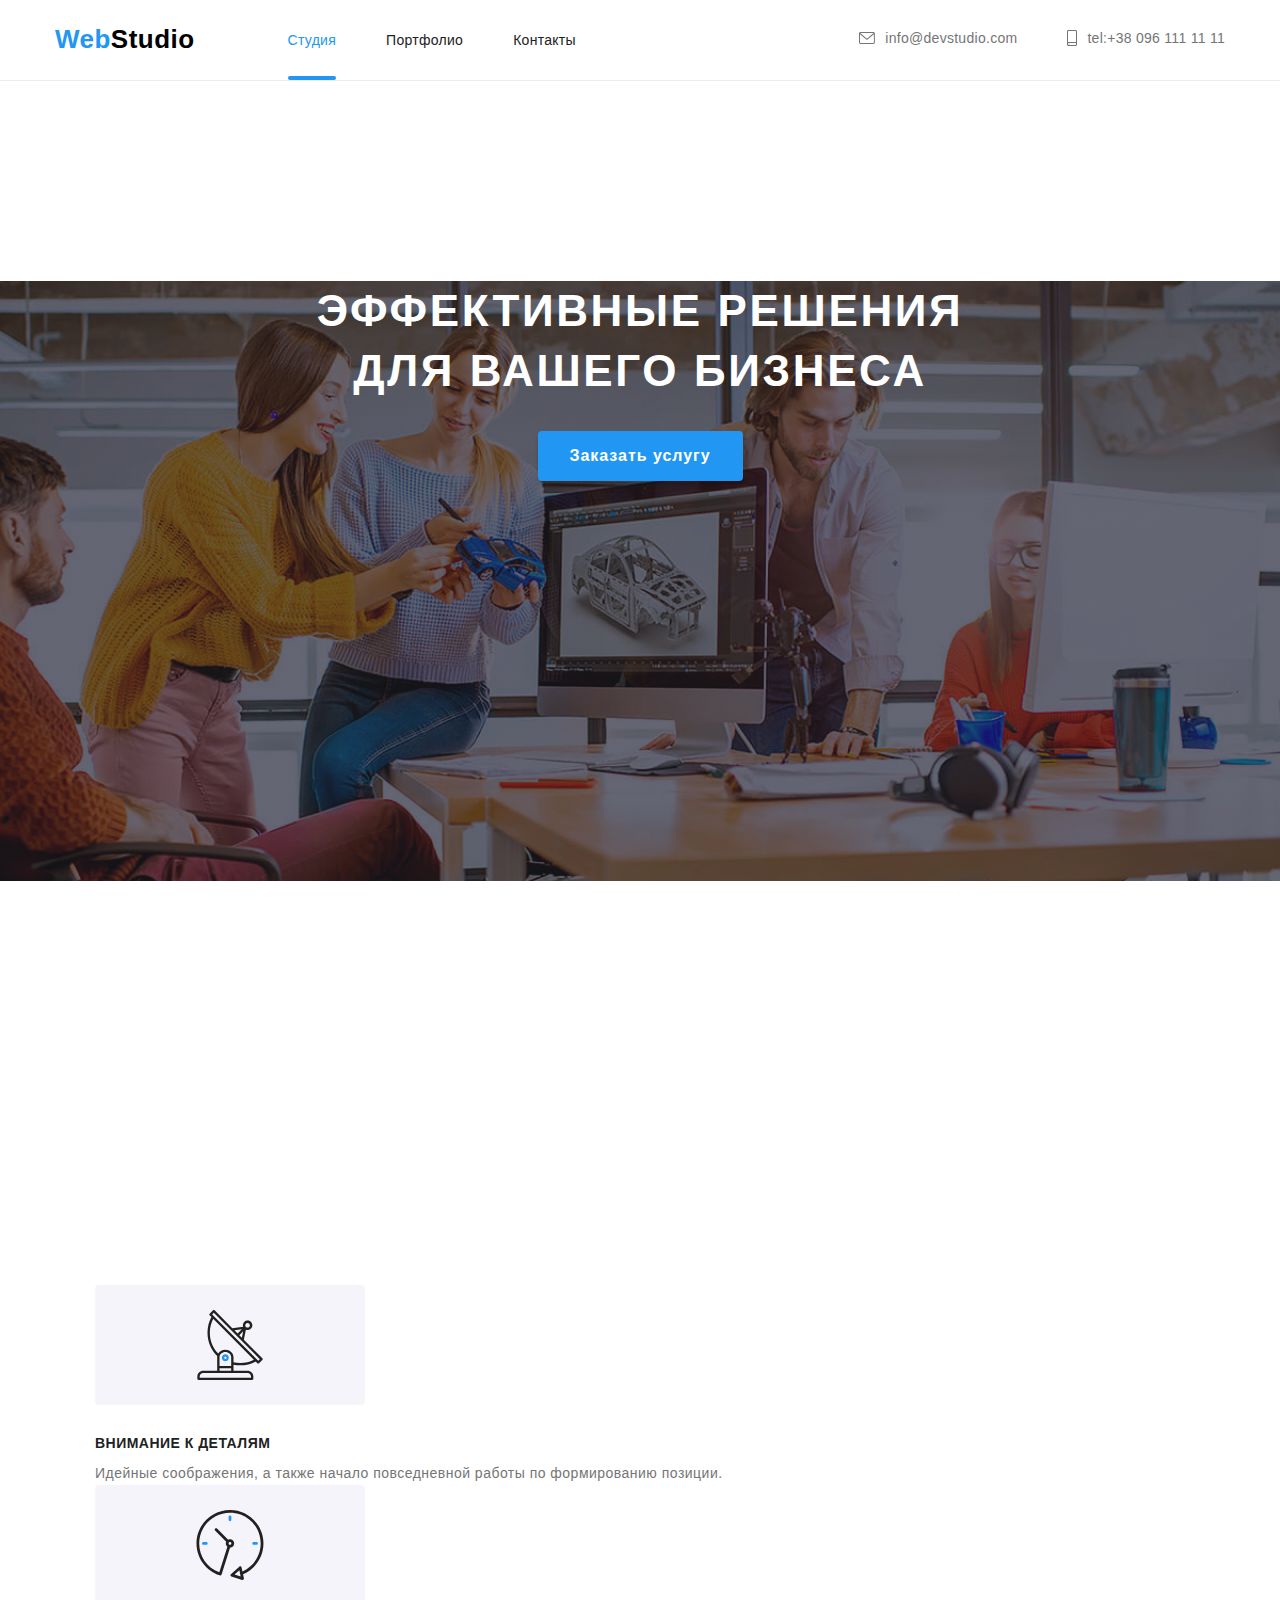
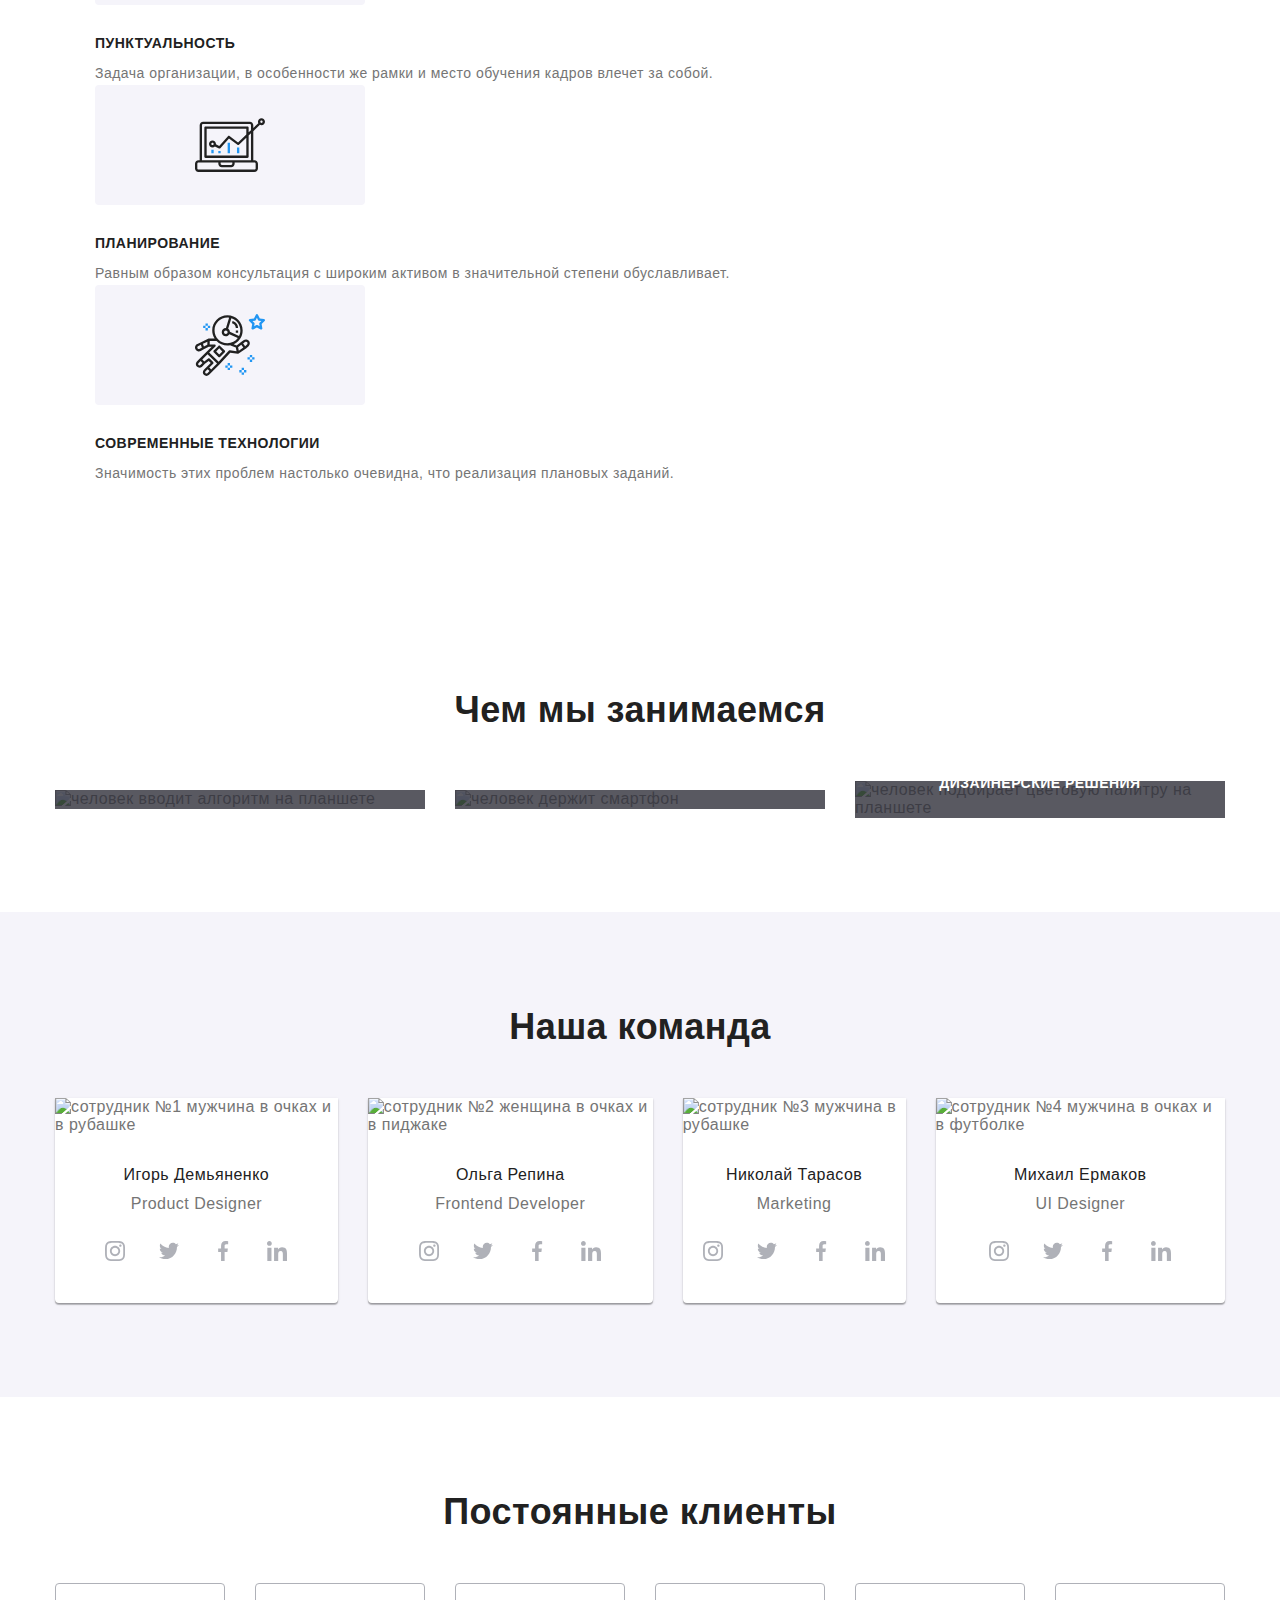
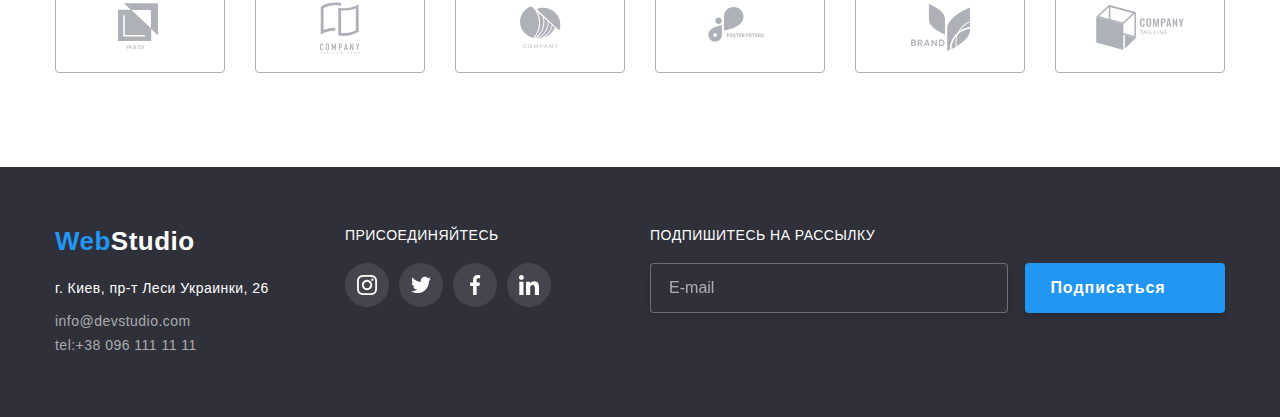
==== index.html @ e49bfb6e "правки оверлея" ====
<!DOCTYPE html>
<html lang="ru">
<head>
    
    <meta charset="UTF-8">
    <meta name="viewport" content="width=device-width, initial-scale=1.0">
    <title>Document</title>
    <link rel="stylesheet" href="./css/main.min.css" />
</head>
<body>
    <header>
        <!--Шапка сайта-->
        <div class="container main-nav">
        <nav class="nav">
        <a class="logo" href="index.html">Web<span class="logo__header">Studio</span></a>

        <button type="button" class="mobile-menu" aria-controls="mobile-site-menu" aria-expanded="false" data-menu-button>
            <svg width="40" height="40" aria-label="Переключатель мобильного меню">
                <use class="menu__mob" href="images/symbol-defs.svg#icon-menu_40px"></use>
                <use class="close__mob" href="images/symbol-defs.svg#icon-close_40px"></use>
            </svg>
        </button>
        <div class="mobile-site-menu" data-menu>
            <ul class="mobile-site-menu__list">
            <li class="mobile-site-menu__item"> <a class="mobile-site-menu__link current" href="index.html">Студия</a> </li>
            <li class="mobile-site-menu__item"> <a class="mobile-site-menu__link" href="portfolio.html">Портфолио</a> </li>
            <li class="mobile-site-menu__item"> <a class="mobile-site-menu__link" href="">Контакты</a> </li>
            </ul>
            <ul class="mobile-contacts">
                <li class="mobile-contacts__item">
                    <a class="mobile-contacts__tel" href="tel:+380961111111">
                        +38 096 111 11 11</a>
                </li>
                <li class="mobile-contacts__item">
                    <a class="mobile-contacts__mail" href="mailto:info@devstudio.com">
                        info@devstudio.com </a>
                </li>
            </ul>
            <ul class="mobile-social">
                <li class="mobile-social__item"><a class="mobile-social__link">Instagram</a></li>
                <li class="mobile-social__item"><a class="mobile-social__link">Twitter</a></li>
                <li class="mobile-social__item"><a class="mobile-social__link">Facebook</a></li>
                <li class="mobile-social__item"><a class="mobile-social__link">LinkedIn</a></li>
            </ul>
        </div>

            <ul class="nav__list">
                <li class="nav__item"> <a class="nav__link current" href="index.html">Студия</a> </li>
                <li class="nav__item"> <a class="nav__link" href="portfolio.html">Портфолио</a>  </li>
                <li class="nav__item"> <a class="nav__link" href="">Контакты</a> </li>
            </ul>
        </nav>
        
        <ul class="contacts__list">
            <li class="contacts__item"> 
                <a class="contacts__link" href="mailto:info@devstudio.com">
                  <svg class="contacts__icon" width="16" height="12">
                      <use href="images/symbol-defs.svg#icon-envelope"></use>
                  </svg>  
                    info@devstudio.com </a> 
            </li>

            <li class="contacts__item"> 
                <a class="contacts__link" href="tel:+380961111111"> 
                <svg class="contacts__icon" width="10" height="16">
                    <use href="images/symbol-defs.svg#icon-smartphone"></use>
                </svg>
                    tel:+38 096 111 11 11</a>
            </li>
        </ul>
        </div>
    </header>
<main>
    <!--блок герой-->
    <section class="hero__section">
    <div class="overlay">
      <div class="container">
         <h1 class="hero__title"> Эффективные решения<br>для вашего бизнеса </h1>
        <button class="btn" type="button" data-modal-open> Заказать услугу </button>

        <!--Модальное окно-->

        <div class="backdrop is-hidden" data-modal>
            
            <div class="backdrop__modal">
                <button class="btn-close" type="button" data-modal-close>
                   <svg class="close-icon" width="30" height="30">
                       <use href="images/symbol-defs.svg#icon-close"></use>
                 </svg>
                </button>
            <form class="form__modal">
                <p class="form__title">Оставьте свои данные, мы вам перезвоним</p>

                <div class="form__field">
                    <label for="user_name" class="form__label">
                        <span class="text-label">Имя</span>
                    <div class="form-__svg">
                        <input type="text" name="username" id="user_name" class="form__input" />
                        <svg class="form__icon" width="18" height="18">
                             <use href="images/symbol-defs.svg#icon-person-black"></use>
                        </svg>
                    </div>
                    </label>
                </div>

                <div class="form__field">
                    <label for="user_phone" class="form__label">
                    <span class="text-label">Телефон</span>
                    <div class="form__svg">
                    <input type="tel" name="phone_number" id="user_phone" class="form__input" />
                        <svg class="form__icon" width="18" height="18">
                             <use href="images/symbol-defs.svg#icon-phone-black"></use>
                        </svg>
                    </div>
                    </label>
                </div>

                <div class="form__field">
                    <label for="user_email" class="form__label">
                        <span class="text-label">Почта</span>
                    <div class="form__svg">
                    <input type="email" name="email" id="user_email" class="form__input" />
                        <svg class="form__icon" width="18" height="18">
                            <use href="images/symbol-defs.svg#icon-email-black"></use>
                        </svg>
                    </div>
                    </label>

                </div>

                <div class="form__field" >
                    <label class="form__label">
                        <span class="text-label">Комментарий</span>
                    <textarea class="form__area" name="comment" placeholder="Введите текст"></textarea>
                    </label>
                </div>

                <div class="checkbox-form">
                    
                    <label class="check-label"> 
                    <input class="old-checkbox visually-hidden" type="checkbox" />
                    <div class="check-icon"></div>
                    Соглашаюсь с рассылкой и принимаю
                    <a class="link-agree" href="">Условия договора</a>
                    </label>
                </div>

                    <button class="btn-send" type="button">Отправить</button>
                    
            </form>
                
            </div>
            
        </div>


    </div>
    </div>
    </section>
    <section class="our-pluses__section">
        <!--Наши преимущества-->
        <div class="container">
        <h2 class="our-pluses__title visually-hidden">Наши преимущества</h2>
        <!--Нет на макете, будет потом скрыт-->
        <ul class="our-pluses__list">
            <li class="our-pluses__item">
               <div class="ground-of-icons">
                <svg class="icons-of-pluses">
                    <use href="images/symbol-defs.svg#icon-antenna-1"> </use>
                </svg>
            </div>
                <h3 class="our-pluses__title">Внимание к деталям</h3>
                <p class="our-pluses__description"> Идейные соображения, а также начало повседневной работы по формированию позиции. </p>
            </li>
            <li class="our-pluses__item">
                <div class="ground-of-icons">
                <svg class="icons-of-pluses">
                    <use href="images/symbol-defs.svg#icon-clock-1"> </use>
                </svg>
                </div>
                <h3 class="our-pluses__title">Пунктуальность</h3>
                <p class="our-pluses__description">Задача организации, в особенности же рамки и место обучения кадров влечет за собой.</p>
            </li>
            <li class="our-pluses__item">
                <div class="ground-of-icons">
                <svg class="icons-of-pluses">
                    <use href="images/symbol-defs.svg#icon-diagram-1"> </use>
                </svg>
                </div>
                <h3 class="our-pluses__title">Планирование</h3>
                <p class="our-pluses__description">Равным образом консультация с широким активом в значительной степени обуславливает.</p>
            </li>
            <li class="our-pluses__item">
                <div class="ground-of-icons">
                <svg class="icons-of-pluses">
                    <use href="images/symbol-defs.svg#icon-astronaut-1"> </use>
                </svg>
                </div>
                <h3 class="our-pluses__title">Современные технологии</h3>
                <p class="our-pluses__description">Значимость этих проблем настолько очевидна, что реализация плановых заданий.</p>
            </li>
        </ul>
        </div>
    </section>

    <!--Чем мы занимаемся-->
    <section class="we-do__block">
        <div class="container"> 
        <h2 class="we-do__title">Чем мы занимаемся</h2>
        <ul class="we-do__list">
            <li class="we-do__item">
                <div class="we-do__picture">
                <img src="images/box1-min.jpg" 
                alt="человек вводит алгоритм на планшете"
                width="370" />
                <p class="we-do__text">Десктопные приложения</p>
                </div>
            </li>
            <li class="we-do__item">
                <div class="we-do__picture">
                <img src="images/box2-min.jpg" 
                alt="человек держит смартфон"
                width="370" />
                <p class="we-do__text">Мобильные приложения</p>
                </div>
            </li>
            <li class="we-do__item">
                <div class="we-do__picture">
                <img src="images/box3-min.jpg" 
                alt="человек подбирает цветовую палитру на планшете"
                width="370" />
                <p class="we-do__text">Дизайнерские решения</p>
                </div>
            </li>
        </ul>
        </div>
    </section>

<!--Наша команда-->
    <section class="comands">
        <div class="container">
        <h2 class="comands__title">Наша команда</h2>
        <ul class="comands__list">
            <li class="comands__item">
                <div class="comands-card">
                <img 
                src="images/team_card1-min.jpg" 
                alt="сотрудник №1 мужчина в очках и в рубашке"
                width="270"/>
                <h3 class="comands-card__name">Игорь Демьяненко</h3>
                <p class="comands-card__profession">Product Designer</p>
                
              
                <ul class="team-link__list">
                    <li class="team-link__item">
                        <a class="team-link__link" href="">
                            <svg class="team-link__img">
                                <use href="images/symbol-defs.svg#icon-instagram-2"></use>
                            </svg>
                        </a>
                    </li>

                    <li class="team-link__item">
                        <a class="team-link__link" href="">
                            <svg class="team-link__img">
                                <use href="images/symbol-defs.svg#icon-twitter-1"></use>
                            </svg>
                        </a>

                    </li>

                    <li class="team-link__item">
                        <a class="team-link__link" href="">
                            <svg class="team-link__img">
                                <use href="images/symbol-defs.svg#icon-facebook-1"></use>
                            </svg>
                        </a>

                    </li>

                    <li class="team-link__item">
                        <a class="team-link__link" href="">
                            <svg class="team-link__img">
                                <use href="images/symbol-defs.svg#icon-linkedin-1"></use>
                            </svg>
                        </a>

                    </li>

                </ul>

              
                </div>
            </li>
            <li class="comands__item">
                <div class="comands-card">
                <img 
                src="images/team_card2-min.jpg" 
                alt="сотрудник №2 женщина в очках и в пиджаке" 
                width="270"/>
                <h3 class="comands-card__name">Ольга Репина</h3>
                <p class="comands-card__profession">Frontend Developer</p>

                <ul class="team-link__list">
                    <li class="team-link__item">
                        <a class="team-link__link" href="">
                            <svg class="team-link__img">
                                <use href="images/symbol-defs.svg#icon-instagram-2"></use>
                            </svg>
                        </a>
                    </li>
                
                    <li class="team-link__item">
                        <a class="team-link__link" href="">
                            <svg class="team-link__img">
                                <use href="images/symbol-defs.svg#icon-twitter-1"></use>
                            </svg>
                        </a>
                
                    </li>
                
                    <li class="team-link__item">
                        <a class="team-link__link" href="">
                            <svg class="team-link__img">
                                <use href="images/symbol-defs.svg#icon-facebook-1"></use>
                            </svg>
                        </a>
                
                    </li>
                
                    <li class="team-link__item">
                        <a class="team-link__link" href="">
                            <svg class="team-link__img">
                                <use href="images/symbol-defs.svg#icon-linkedin-1"></use>
                            </svg>
                        </a>
                
                    </li>
                
                </ul>

                </div>
            </li>
            <li class="comands__item">
                <div class="comands-card">
                <img 
                src="images/team_card3-min.jpg" 
                alt="сотрудник №3 мужчина в рубашке"
                width="270"/>           
                <h3 class="comands-card__name">Николай Тарасов</h3>
                <p class="comands-card__profession">Marketing</p>

                <ul class="team-link__list">
                    <li class="team-link__item">
                        <a class="team-link__link" href="">
                            <svg class="team-link__img">
                                <use href="images/symbol-defs.svg#icon-instagram-2"></use>
                            </svg>
                        </a>
                    </li>
                
                    <li class="team-link__item">
                        <a class="team-link__link" href="">
                            <svg class="team-link__img">
                                <use href="images/symbol-defs.svg#icon-twitter-1"></use>
                            </svg>
                        </a>
                
                    </li>
                
                    <li class="team-link__item">
                        <a class="team-link__link" href="">
                            <svg class="team-link__img">
                                <use href="images/symbol-defs.svg#icon-facebook-1"></use>
                            </svg>
                        </a>
                
                    </li>
                
                    <li class="team-link__item">
                        <a class="team-link__link" href="">
                            <svg class="team-link__img">
                                <use href="images/symbol-defs.svg#icon-linkedin-1"></use>
                            </svg>
                        </a>
                
                    </li>
                
                </ul>

                </div>
            </li>
            <li class="comands__item">
                <div class="comands-card">
                <img src="images/team_card4-min.jpg" 
                alt="сотрудник №4 мужчина в очках и в футболке"
                width="270"/>
                <h3 class="comands-card__name">Михаил Ермаков</h3>
                <p class="comands-card__profession">UI Designer</p>

                <ul class="team-link__list">
                    <li class="team-link__item">
                        <a class="team-link__link" href="">
                            <svg class="team-link__img">
                                <use href="images/symbol-defs.svg#icon-instagram-2"></use>
                            </svg>
                        </a>
                    </li>
                
                    <li class="team-link__item">
                        <a class="team-link__link" href="">
                            <svg class="team-link__img">
                                <use href="images/symbol-defs.svg#icon-twitter-1"></use>
                            </svg>
                        </a>
                
                    </li>
                
                    <li class="team-link__item">
                        <a class="team-link__link" href="">
                            <svg class="team-link__img">
                                <use href="images/symbol-defs.svg#icon-facebook-1"></use>
                            </svg>
                        </a>
                
                    </li>
                
                    <li class="team-link__item">
                        <a class="team-link__link" href="">
                            <svg class="team-link__img">
                                <use href="images/symbol-defs.svg#icon-linkedin-1"></use>
                            </svg>
                        </a>
                
                    </li>
                
                </ul>

                </div>
            </li>
        </ul>
        </div>
    </section>

<!--Постоянные клиенты-->

<section class="clients" >
    <div class="container">
    <h2 class="clients__title">Постоянные клиенты</h2> 
        <ul class="clients__list">
            <li class="clients__type">
                <a class="clients__link" href="">
                    <svg class="clients__icon" width="44.27" height="49.23">
                    <use href="images/symbol-defs.svg#icon-logo-1" ></use>
                    </svg>
                </a>
            </li>

            <li class="clients__type">
                <a class="clients__link" href="">
                    <svg class="clients__icon"  width="40" height="52">
                        <use href="images/symbol-defs.svg#icon-logo-2"></use>
                    </svg>
                </a>
            </li>

            <li class="clients__type">
                <a class="clients__link" href="">
                    <svg class="clients__icon" width="41" height="42.6">
                        <use href="images/symbol-defs.svg#icon-logo-3"></use>
                    </svg>
                </a>
            </li>

            <li class="clients__type">
                <a class="clients__link" href="">
                    <svg class="clients__icon" width="79.66" height="42.02">
                        <use href="images/symbol-defs.svg#icon-logo-4"></use>
                    </svg>
                </a>
            </li>

            <li class="clients__type">
                <a class="clients__link" href="">
                    <svg class="clients__icon" width="59" height="47">
                        <use href="images/symbol-defs.svg#icon-logo-5"></use>
                    </svg>
                </a>
            </li>

            <li class="clients__type">
                <a class="clients__link" href="">
                    <svg class="clients__icon" width="88.48" height="45.44">
                        <use href="images/symbol-defs.svg#icon-logo-6"></use>
                    </svg>
                </a>
            </li>
        </ul>
    </div>
</section>


</main>

<footer class="block-foot">
<div class="container">
    <div class="block-foot__general">
    <div class="block-foot__general1">
        <div class="footer-contacts">
        <a class="logo" href="index.html">Web<span class="logo__footer">Studio</span></a>
        <ul class="footer-contacts__list">
            <li>
            <address class="footer-contacts__address"> г. Киев, пр-т Леси Украинки, 26 </address>
            </li>
            <li> <a class="footer-contacts__item" href="mailto:info@devstudio.com"> info@devstudio.com </a> </li>
            <li> <a class="footer-contacts__item" href="tel:+380961111111"> tel:+38 096 111 11 11 </a> </li>
        </ul>
        </div>
    </div>
   
    <!--добавление блока соц. сети-->


    <div class="block-foot__general2">
    
        
        <h2 class="block-foot__title">Присоединяйтесь</h2>
        
        <ul class="block-foot__list">
            <li class="block-foot__item">
                <a class="block-foot__link" href="">
                <svg class="block-foot__img">
                    <use href="images/symbol-defs.svg#icon-instagram-2"></use>
                </svg>
                </a>
            </li>

            <li class="block-foot__item">
                <a class="block-foot__link" href="">
                <svg class="block-foot__img">
                    <use href="images/symbol-defs.svg#icon-twitter-1"></use>
                </svg>
                </a>
            </li>

            <li class="block-foot__item">
                <a class="block-foot__link"  href="">
                <svg class="block-foot__img">
                    <use href="images/symbol-defs.svg#icon-facebook-1"></use>
                </svg>
                </a>
            </li>

            <li class="block-foot__item">
                <a class="block-foot__link" href="">
                <svg class="block-foot__img">
                    <use href="images/symbol-defs.svg#icon-linkedin-1"></use>
                </svg>
                </a>
            </li>
        </ul>
    
    </div>
  
    <!--Добавление блока Подпишитесь на рассылку-->

    <div class="block-foot__general3">
        <h2 class="block-foot__title">Подпишитесь на рассылку</h2>
        <form>
            <label for="mail">
                <input class="block-foot__form" type="email" name="email" placeholder="E-mail"/>
            </label>
            <button class="foot-btn" type="button">Подписаться</button>
        </form>

    </div>


    </div>
</div>
</footer>
<script src="./js/modal.js"></script>
<script src="./js/menu.js"></script>
</body>
</html>
---- css/main.min.css ----
/*! modern-normalize v1.0.0 | MIT License | https://github.com/sindresorhus/modern-normalize */*,*::before,*::after{-webkit-box-sizing:border-box;box-sizing:border-box}:root{-moz-tab-size:4;-o-tab-size:4;tab-size:4}html{line-height:1.15;-webkit-text-size-adjust:100%}body{margin:0}body{font-family:system-ui,-apple-system,"Segoe UI",Roboto,Helvetica,Arial,sans-serif,"Apple Color Emoji","Segoe UI Emoji"}hr{height:0;color:inherit}abbr[title]{-webkit-text-decoration:underline dotted;text-decoration:underline dotted}b,strong{font-weight:bolder}code,kbd,samp,pre{font-family:ui-monospace, SFMono-Regular, Consolas, 'Liberation Mono', Menlo, monospace;font-size:1em}small{font-size:80%}sub,sup{font-size:75%;line-height:0;position:relative;vertical-align:baseline}sub{bottom:-0.25em}sup{top:-0.5em}table{text-indent:0;border-color:inherit}button,input,optgroup,select,textarea{font-family:inherit;font-size:100%;line-height:1.15;margin:0}button,select{text-transform:none}button,[type='button'],[type='reset'],[type='submit']{-webkit-appearance:button}::-moz-focus-inner{border-style:none;padding:0}:-moz-focusring{outline:1px dotted ButtonText}:-moz-ui-invalid{box-shadow:none}legend{padding:0}progress{vertical-align:baseline}::-webkit-inner-spin-button,::-webkit-outer-spin-button{height:auto}[type='search']{-webkit-appearance:textfield;outline-offset:-2px}::-webkit-search-decoration{-webkit-appearance:none}::-webkit-file-upload-button{-webkit-appearance:button;font:inherit}summary{display:list-item}@font-face{font-family:'Roboto';font-style:normal;font-weight:400;src:url("../fonts/roboto-v20-latin_cyrillic-ext_cyrillic-regular.eot");src:local(""),url("../fonts/roboto-v20-latin_cyrillic-ext_cyrillic-regular.eot?#iefix") format("embedded-opentype"),url("../fonts/roboto-v20-latin_cyrillic-ext_cyrillic-regular.woff2") format("woff2"),url("../fonts/roboto-v20-latin_cyrillic-ext_cyrillic-regular.woff") format("woff"),url("../fonts/roboto-v20-latin_cyrillic-ext_cyrillic-regular.ttf") format("truetype"),url("../fonts/roboto-v20-latin_cyrillic-ext_cyrillic-regular.svg#Roboto") format("svg")}@font-face{font-family:'Roboto';font-style:normal;font-weight:500;src:url("../fonts/roboto-v20-latin_cyrillic-ext_cyrillic-500.eot");src:local(""),url("../fonts/roboto-v20-latin_cyrillic-ext_cyrillic-500.eot?#iefix") format("embedded-opentype"),url("../fonts/roboto-v20-latin_cyrillic-ext_cyrillic-500.woff2") format("woff2"),url("../fonts/roboto-v20-latin_cyrillic-ext_cyrillic-500.woff") format("woff"),url("../fonts/roboto-v20-latin_cyrillic-ext_cyrillic-500.ttf") format("truetype"),url("../fonts/roboto-v20-latin_cyrillic-ext_cyrillic-500.svg#Roboto") format("svg")}@font-face{font-family:'Roboto';font-style:normal;font-weight:700;src:url("../fonts/roboto-v20-latin_cyrillic-ext_cyrillic-700.eot");src:local(""),url("../fonts/roboto-v20-latin_cyrillic-ext_cyrillic-700.eot?#iefix") format("embedded-opentype"),url("../fonts/roboto-v20-latin_cyrillic-ext_cyrillic-700.woff2") format("woff2"),url("../fonts/roboto-v20-latin_cyrillic-ext_cyrillic-700.woff") format("woff"),url("../fonts/roboto-v20-latin_cyrillic-ext_cyrillic-700.ttf") format("truetype"),url("../fonts/roboto-v20-latin_cyrillic-ext_cyrillic-700.svg#Roboto") format("svg")}@font-face{font-family:'Roboto';font-style:normal;font-weight:900;src:url("../fonts/roboto-v20-latin_cyrillic-ext_cyrillic-900.eot");src:local(""),url("../fonts/roboto-v20-latin_cyrillic-ext_cyrillic-900.eot?#iefix") format("embedded-opentype"),url("../fonts/roboto-v20-latin_cyrillic-ext_cyrillic-900.woff2") format("woff2"),url("../fonts/roboto-v20-latin_cyrillic-ext_cyrillic-900.woff") format("woff"),url("../fonts/roboto-v20-latin_cyrillic-ext_cyrillic-900.ttf") format("truetype"),url("../fonts/roboto-v20-latin_cyrillic-ext_cyrillic-900.svg#Roboto") format("svg")}@font-face{font-family:'Raleway';font-style:normal;font-weight:400;src:url("../fonts/raleway-v19-latin_cyrillic-regular.eot");src:local(""),url("../fonts/raleway-v19-latin_cyrillic-regular.eot?#iefix") format("embedded-opentype"),url("../fonts/raleway-v19-latin_cyrillic-regular.woff2") format("woff2"),url("../fonts/raleway-v19-latin_cyrillic-regular.woff") format("woff"),url("../fonts/raleway-v19-latin_cyrillic-regular.ttf") format("truetype"),url("../fonts/raleway-v19-latin_cyrillic-regular.svg#Raleway") format("svg")}@font-face{font-family:'Raleway';font-style:normal;font-weight:700;src:url("../fonts/raleway-v19-latin_cyrillic-700.eot");src:local(""),url("../fonts/raleway-v19-latin_cyrillic-700.eot?#iefix") format("embedded-opentype"),url("../fonts/raleway-v19-latin_cyrillic-700.woff2") format("woff2"),url("../fonts/raleway-v19-latin_cyrillic-700.woff") format("woff"),url("../fonts/raleway-v19-latin_cyrillic-700.ttf") format("truetype"),url("../fonts/raleway-v19-latin_cyrillic-700.svg#Raleway") format("svg")}.block-foot__list .block-foot__link,.clients .clients__link,.comands__list,.team-link__list,.team-link__list .team-link__link,.main-nav,.nav,.we-do__block .we-do__list{display:-webkit-box;display:-ms-flexbox;display:flex;-webkit-box-align:center;-ms-flex-align:center;align-items:center}.block-foot__list,.clients__list,.comands__list,.our-pluses__section__list,.portfolio__section .studio-projects__list,.we-do__block .we-do__list{margin:0;padding:0}body,.block-foot__form::-webkit-input-placeholder,.form__area::-webkit-input-placeholder{font-family:Roboto,sans-serif;font-style:normal;font-weight:normal}body,.block-foot__form:-ms-input-placeholder,.form__area:-ms-input-placeholder{font-family:Roboto,sans-serif;font-style:normal;font-weight:normal}body,.block-foot__form::-ms-input-placeholder,.form__area::-ms-input-placeholder{font-family:Roboto,sans-serif;font-style:normal;font-weight:normal}body,.block-foot__form::placeholder,.form__area::placeholder{font-family:Roboto,sans-serif;font-style:normal;font-weight:normal}.foot-btn,.btn-send{width:200px;height:50px;border-radius:4px;letter-spacing:0.06em;font-size:16px;line-height:30px}.block-foot__list .block-foot__img,.team-link__list .team-link__img{width:20px;height:20px}.clients__title,.comands__title,.we-do__block .we-do__title{font-weight:bold;font-size:36px;line-height:42px;text-align:center;color:#212121;margin:0;padding-bottom:50px}.block-foot__general2 .block-foot__title,.block-foot__general3 .block-foot__title{font-weight:normal;font-size:14px;line-height:16px;text-transform:uppercase;color:#fff;margin:0;padding-bottom:20px}.mobile-site-menu__link,.mobile-contacts__tel,.mobile-contacts__mail,.mobile-social__link{font-family:Roboto,sans-serif;font-style:normal;font-weight:500}body{background-color:#fff;color:#757575;letter-spacing:.03em;margin:0}.container{width:1200px;margin-left:auto;margin-right:auto;padding:0 15px;-webkit-box-sizing:border-box;box-sizing:border-box}.visually-hidden{position:absolute;clip:rect(0 0 0 0);width:1px;height:1px;margin:-1px}ul,a{list-style:none;text-decoration:none}header{border-bottom:1px solid #ececec}li{margin:0}img{display:blok;max-width:100%;height:auto}.backdrop{position:fixed;top:0;left:0;width:100%;height:100%;background-color:rgba(0,0,0,0.2);opacity:1;z-index:1}.backdrop.is-hidden{opacity:0;pointer-events:none}.backdrop__modal{position:absolute;top:50%;left:50%;-webkit-transform:translate(-50%, -50%);transform:translate(-50%, -50%);margin:auto;padding:auto;width:528px;height:581px;background-color:#fff}@media screen and (min-width: 480px){.backdrop__modal{position:absolute;right:0;left:0;margin:auto;max-width:450px;width:100%}}@media screen and (min-width: 1200px){.backdrop__modal{max-width:528px;width:100%}}.block-foot{background-color:#2f303a;padding-top:60px;padding-bottom:60px}.block-foot__general{display:-webkit-box;display:-ms-flexbox;display:flex;-webkit-box-pack:justify;-ms-flex-pack:justify;justify-content:space-between}.footer-contacts__list{margin:0;padding:20px 0 0}.footer-contacts__list .footer-contacts__address{font-style:normal;font-size:14px;line-height:24px;color:#fff;padding-bottom:9px}.footer-contacts__list .footer-contacts__item{font-size:14px;line-height:24px;color:rgba(255,255,255,0.6);padding-top:9px}.block-foot__general2{display:inline-block;margin-left:70px;-ms-flex-wrap:wrap;flex-wrap:wrap}.block-foot__list{display:-webkit-inline-box;display:-ms-inline-flexbox;display:inline-flex;-ms-flex-wrap:wrap;flex-wrap:wrap}.block-foot__list .block-foot__item:not(:last-child){margin-right:10px}.block-foot__list .block-foot__link{-webkit-box-pack:center;-ms-flex-pack:center;justify-content:center;height:44px;width:44px;border-radius:50%;background-color:rgba(255,255,255,0.1);-webkit-transition:-webkit-transform 250ms cubic-bezier(0.4, 0, 0.2, 1);transition:-webkit-transform 250ms cubic-bezier(0.4, 0, 0.2, 1);transition:transform 250ms cubic-bezier(0.4, 0, 0.2, 1);transition:transform 250ms cubic-bezier(0.4, 0, 0.2, 1), -webkit-transform 250ms cubic-bezier(0.4, 0, 0.2, 1);-webkit-transition-property:background-color;transition-property:background-color}.block-foot__list .block-foot__link:focus,.block-foot__list .block-foot__link:hover{background-color:#2196f3}.block-foot__list .block-foot__img{fill:#fff}.block-foot__general3{display:inline-block;margin-left:93px}.block-foot__form{width:358px;height:50px;border:1px solid rgba(255,255,255,0.3);-webkit-box-sizing:border-box;box-sizing:border-box;-webkit-filter:drop-shadow(0px 4px 4px rgba(0,0,0,0.15));filter:drop-shadow(0px 4px 4px rgba(0,0,0,0.15));border-radius:4px;background-color:#2f303a;color:rgba(255,255,255,0.3)}.block-foot__form::-webkit-input-placeholder{width:47px;height:20px;padding-top:15px;padding-left:16px;font-size:16px;line-height:20px;color:rgba(255,255,255,0.6)}.block-foot__form:-ms-input-placeholder{width:47px;height:20px;padding-top:15px;padding-left:16px;font-size:16px;line-height:20px;color:rgba(255,255,255,0.6)}.block-foot__form::-ms-input-placeholder{width:47px;height:20px;padding-top:15px;padding-left:16px;font-size:16px;line-height:20px;color:rgba(255,255,255,0.6)}.block-foot__form::placeholder{width:47px;height:20px;padding-top:15px;padding-left:16px;font-size:16px;line-height:20px;color:rgba(255,255,255,0.6)}.foot-btn{display:-webkit-inline-box;display:-ms-inline-flexbox;display:inline-flex;-webkit-box-align:center;-ms-flex-align:center;align-items:center;-webkit-box-pack:center;-ms-flex-pack:center;justify-content:center;background:#2196f3;-webkit-box-shadow:0px 4px 4px rgba(0,0,0,0.15);box-shadow:0px 4px 4px rgba(0,0,0,0.15);border:none;margin-left:12px;font-weight:bold;text-align:center;color:#fff}.foot-btn::after{content:"";width:24px;height:24px;margin-left:10px;background-image:url("../images/icon-send.svg");background-size:contain}.btn-close{float:right;padding:0;background-color:#fff;border:none;-webkit-transition:-webkit-transform 250ms cubic-bezier(0.4, 0, 0.2, 1);transition:-webkit-transform 250ms cubic-bezier(0.4, 0, 0.2, 1);transition:transform 250ms cubic-bezier(0.4, 0, 0.2, 1);transition:transform 250ms cubic-bezier(0.4, 0, 0.2, 1), -webkit-transform 250ms cubic-bezier(0.4, 0, 0.2, 1);-webkit-transition-property:fill;transition-property:fill}.btn-close .close-icon{margin-top:8px;margin-right:8px;background:#fff}.btn-close:focus,.btn-close:hover{fill:#2196f3;cursor:pointer}.btn-selection{display:-webkit-box;display:-ms-flexbox;display:flex;-webkit-box-pack:center;-ms-flex-pack:center;justify-content:center;margin:0 0 50px 0;padding:0;border-radius:4px}.btn-selection .btn-choice{font-family:Roboto,sans-serif;font-weight:500;font-size:16px;line-height:26px;display:inline-block;font-style:normal;text-align:center;color:#212121;background-color:#f5f4fa;cursor:pointer;border:0;outline:none;padding:6px 22px;border-radius:4px;-webkit-transition:-webkit-transform 250ms cubic-bezier(0.4, 0, 0.2, 1);transition:-webkit-transform 250ms cubic-bezier(0.4, 0, 0.2, 1);transition:transform 250ms cubic-bezier(0.4, 0, 0.2, 1);transition:transform 250ms cubic-bezier(0.4, 0, 0.2, 1), -webkit-transform 250ms cubic-bezier(0.4, 0, 0.2, 1);-webkit-transition-property:background-color, color, -webkit-box-shadow;transition-property:background-color, color, -webkit-box-shadow;transition-property:background-color, color, box-shadow;transition-property:background-color, color, box-shadow, -webkit-box-shadow}.btn-selection .btn-choice:hover,.btn-selection .btn-choice:focus{color:#fff;background-color:#2196f3;-webkit-transition:-webkit-transform 250ms cubic-bezier(0.4, 0, 0.2, 1);transition:-webkit-transform 250ms cubic-bezier(0.4, 0, 0.2, 1);transition:transform 250ms cubic-bezier(0.4, 0, 0.2, 1);transition:transform 250ms cubic-bezier(0.4, 0, 0.2, 1), -webkit-transform 250ms cubic-bezier(0.4, 0, 0.2, 1)}.btn-selection .btn-selection__item:not(:last-child){margin-right:8px}.btn{font-weight:bold;font-size:16px;line-height:30px;display:inline-block;letter-spacing:0.06em;background-color:#2196f3;color:#fff;cursor:pointer;padding:10px 32px;margin-top:30px;margin-right:0;border-style:none;outline:none;-webkit-box-shadow:0px 4px 4px rgba(0,0,0,0.15);box-shadow:0px 4px 4px rgba(0,0,0,0.15);border-radius:4px}.clients{padding-top:94px;padding-bottom:94px}.clients__list{display:-webkit-box;display:-ms-flexbox;display:flex;-webkit-box-pack:center;-ms-flex-pack:center;justify-content:center}.clients .clients__type:not(:last-child){margin-right:30px}.clients .clients__link{-webkit-box-pack:center;-ms-flex-pack:center;justify-content:center;width:170px;height:90px;border:1px solid #afb1b8;border-radius:4px;color:#afb1b8;-webkit-transition:-webkit-transform 250ms cubic-bezier(0.4, 0, 0.2, 1);transition:-webkit-transform 250ms cubic-bezier(0.4, 0, 0.2, 1);transition:transform 250ms cubic-bezier(0.4, 0, 0.2, 1);transition:transform 250ms cubic-bezier(0.4, 0, 0.2, 1), -webkit-transform 250ms cubic-bezier(0.4, 0, 0.2, 1);-webkit-transition-property:background-color;transition-property:background-color}.clients .clients__link:focus,.clients .clients__link:hover{color:#2196f3;border-color:#2196f3}.clients .clients__icon{fill:currentColor}.comands{display:-webkit-box;display:-ms-flexbox;display:flex;background-color:#f5f4fa;padding:94px 0}.comands .comands__list .comands__item:not(:last-child){margin-right:30px}.comands-card{background:#fff;-webkit-box-shadow:0px 1px 3px rgba(0,0,0,0.12),0px 1px 1px rgba(0,0,0,0.14),0px 2px 1px rgba(0,0,0,0.2);box-shadow:0px 1px 3px rgba(0,0,0,0.12),0px 1px 1px rgba(0,0,0,0.14),0px 2px 1px rgba(0,0,0,0.2);border-radius:0px 0px 4px 4px}.comands-card__name{font-weight:500;font-size:16px;line-height:19px;color:#212121;text-align:center;padding-top:30px;margin:0}.comands-card__profession{font-size:16px;line-height:19px;color:#757575;text-align:center;padding:10px 0 16px;margin:0}.team-link__list{-webkit-box-pack:center;-ms-flex-pack:center;justify-content:center;margin:0;padding:0 0 30px}.team-link__list .team-link__link{-webkit-box-pack:center;-ms-flex-pack:center;justify-content:center;width:44px;height:44px;background-color:#fff;-webkit-transition:-webkit-transform 250ms cubic-bezier(0.4, 0, 0.2, 1);transition:-webkit-transform 250ms cubic-bezier(0.4, 0, 0.2, 1);transition:transform 250ms cubic-bezier(0.4, 0, 0.2, 1);transition:transform 250ms cubic-bezier(0.4, 0, 0.2, 1), -webkit-transform 250ms cubic-bezier(0.4, 0, 0.2, 1)}.team-link__list .team-link__link:hover,.team-link__list .team-link__link:focus{background-color:#2196f3;border-radius:50%;-webkit-transition:-webkit-transform 250ms cubic-bezier(0.4, 0, 0.2, 1);transition:-webkit-transform 250ms cubic-bezier(0.4, 0, 0.2, 1);transition:transform 250ms cubic-bezier(0.4, 0, 0.2, 1);transition:transform 250ms cubic-bezier(0.4, 0, 0.2, 1), -webkit-transform 250ms cubic-bezier(0.4, 0, 0.2, 1);-webkit-transition-property:background-color;transition-property:background-color}.team-link__list .team-link__img{fill:#afb1b8;-webkit-transition:-webkit-transform 250ms cubic-bezier(0.4, 0, 0.2, 1);transition:-webkit-transform 250ms cubic-bezier(0.4, 0, 0.2, 1);transition:transform 250ms cubic-bezier(0.4, 0, 0.2, 1);transition:transform 250ms cubic-bezier(0.4, 0, 0.2, 1), -webkit-transform 250ms cubic-bezier(0.4, 0, 0.2, 1);-webkit-transition-property:background-color;transition-property:background-color}.team-link__list .team-link__link:hover .team-link__img,.team-link__list .team-link__link:focus .team-link__img{fill:#fff}.team-link__list .team-link__item:not(:last-child){margin-right:10px}.contacts__list{display:-webkit-box;display:-ms-flexbox;display:flex;margin-left:auto;margin-top:0;margin-bottom:0}@media screen and (max-width: 767px){.contacts__list{display:none}}.contacts__list .contacts__link{display:-webkit-inline-box;display:-ms-inline-flexbox;display:inline-flex;-webkit-box-pack:center;-ms-flex-pack:center;justify-content:center;-webkit-box-align:center;-ms-flex-align:center;align-items:center;-webkit-transition:-webkit-transform 250ms cubic-bezier(0.4, 0, 0.2, 1);transition:-webkit-transform 250ms cubic-bezier(0.4, 0, 0.2, 1);transition:transform 250ms cubic-bezier(0.4, 0, 0.2, 1);transition:transform 250ms cubic-bezier(0.4, 0, 0.2, 1), -webkit-transform 250ms cubic-bezier(0.4, 0, 0.2, 1);-webkit-transition-property:background-color;transition-property:background-color}.contacts__list .contacts__icon{padding:0;margin-right:10px;fill:currentColor}.contacts__list .contacts__link{color:#757575;font-weight:500;font-size:14px;line-height:16px;letter-spacing:0.02em;-webkit-transition:-webkit-transform 250ms cubic-bezier(0.4, 0, 0.2, 1);transition:-webkit-transform 250ms cubic-bezier(0.4, 0, 0.2, 1);transition:transform 250ms cubic-bezier(0.4, 0, 0.2, 1);transition:transform 250ms cubic-bezier(0.4, 0, 0.2, 1), -webkit-transform 250ms cubic-bezier(0.4, 0, 0.2, 1);-webkit-transition-property:background-color;transition-property:background-color}.contacts__list .contacts__item+.contacts__item{margin-left:50px}.contacts__list .contacts__link:hover,.contacts__list .contacts__link:focus{color:#2196f3}.form__title{width:448px;height:23px;font-weight:bold;font-size:20px;line-height:23px;text-align:center;color:#212121;margin:40px 40px 12px;padding:0}.form__field{display:inline-block;position:relative;padding:0;margin:0px 40px 10px;-webkit-transition:-webkit-transform 250ms cubic-bezier(0.4, 0, 0.2, 1);transition:-webkit-transform 250ms cubic-bezier(0.4, 0, 0.2, 1);transition:transform 250ms cubic-bezier(0.4, 0, 0.2, 1);transition:transform 250ms cubic-bezier(0.4, 0, 0.2, 1), -webkit-transform 250ms cubic-bezier(0.4, 0, 0.2, 1)}.form__label{display:block}.form__input{width:448px;height:40px;border:1px solid rgba(33,33,33,0.2);-webkit-box-sizing:border-box;box-sizing:border-box;border-radius:4px;-webkit-transition:-webkit-transform 250ms cubic-bezier(0.4, 0, 0.2, 1);transition:-webkit-transform 250ms cubic-bezier(0.4, 0, 0.2, 1);transition:transform 250ms cubic-bezier(0.4, 0, 0.2, 1);transition:transform 250ms cubic-bezier(0.4, 0, 0.2, 1), -webkit-transform 250ms cubic-bezier(0.4, 0, 0.2, 1);-webkit-transition-property:border;transition-property:border;padding-left:42px}.form__input:focus,.form__input:hover{border:1px solid #2196f3;outline:none}.form__input:focus+.form__icon,.form__input:hover+.form__icon,.form__icon:focus,.form__icon:hover{fill:#2196f3}.form__svg{position:relative}.form__icon{display:inline-block;position:absolute;top:50%;left:12px;-webkit-transform:translateY(-50% 50%);transform:translateY(-50% 50%);-webkit-transition:-webkit-transform 250ms cubic-bezier(0.4, 0, 0.2, 1);transition:-webkit-transform 250ms cubic-bezier(0.4, 0, 0.2, 1);transition:transform 250ms cubic-bezier(0.4, 0, 0.2, 1);transition:transform 250ms cubic-bezier(0.4, 0, 0.2, 1), -webkit-transform 250ms cubic-bezier(0.4, 0, 0.2, 1);-webkit-transition-property:fill;transition-property:fill}.text-label{width:25px;height:14px;font-size:12px;line-height:14px;letter-spacing:0.01em;color:#757575;float:left;padding-bottom:4px}.form__area{width:448px;height:120px;border:1px solid rgba(33,33,33,0.2);-webkit-box-sizing:border-box;box-sizing:border-box;border-radius:4px;resize:none;-webkit-transition:-webkit-transform 250ms cubic-bezier(0.4, 0, 0.2, 1);transition:-webkit-transform 250ms cubic-bezier(0.4, 0, 0.2, 1);transition:transform 250ms cubic-bezier(0.4, 0, 0.2, 1);transition:transform 250ms cubic-bezier(0.4, 0, 0.2, 1), -webkit-transform 250ms cubic-bezier(0.4, 0, 0.2, 1);-webkit-transition-property:border;transition-property:border}.form__area:hover,.form__area:focus{border:1px solid #2196f3;outline:none}.form__area::-webkit-input-placeholder{width:416px;height:96px;padding-top:12px;padding-left:16px;font-size:12px;line-height:14px;letter-spacing:0.01em;color:rgba(117,117,117,0.5)}.form__area:-ms-input-placeholder{width:416px;height:96px;padding-top:12px;padding-left:16px;font-size:12px;line-height:14px;letter-spacing:0.01em;color:rgba(117,117,117,0.5)}.form__area::-ms-input-placeholder{width:416px;height:96px;padding-top:12px;padding-left:16px;font-size:12px;line-height:14px;letter-spacing:0.01em;color:rgba(117,117,117,0.5)}.form__area::placeholder{width:416px;height:96px;padding-top:12px;padding-left:16px;font-size:12px;line-height:14px;letter-spacing:0.01em;color:rgba(117,117,117,0.5)}.checkbox-form{position:relative;margin-top:20px;margin-bottom:30px}.check-label{display:inline-block;font-size:14px;line-height:24px;color:#757575;margin-left:18px}.link-agree{font-size:14px;line-height:24px;-webkit-text-decoration-line:underline;text-decoration-line:underline;color:#2196f3}.check-icon{display:inline-block;width:16px;height:15px;border:2px solid #212121;border-radius:2px;position:absolute;left:0px;top:50%;-webkit-transform:translateY(-50%);transform:translateY(-50%);margin-left:44px;cursor:pointer}.old-checkbox:checked+.check-icon{border:2px solid #2196f3;background-color:#2196f3;background-image:url("../images/icon-check.svg");background-size:contain;background-repeat:no-repeat;background-origin:border-box}.old-checkbox:checked ~ .form-field{-webkit-transform:translateX(20px);transform:translateX(20px)}.btn-send{margin-bottom:40px;font-weight:bold;color:#fff;background:#2196f3;-webkit-box-shadow:0px 4px 4px rgba(0,0,0,0.15);box-shadow:0px 4px 4px rgba(0,0,0,0.15);border:none;-webkit-transition:-webkit-transform 250ms cubic-bezier(0.4, 0, 0.2, 1);transition:-webkit-transform 250ms cubic-bezier(0.4, 0, 0.2, 1);transition:transform 250ms cubic-bezier(0.4, 0, 0.2, 1);transition:transform 250ms cubic-bezier(0.4, 0, 0.2, 1), -webkit-transform 250ms cubic-bezier(0.4, 0, 0.2, 1);-webkit-transition-property:cursor;transition-property:cursor}.btn-send:focus,.btn-send:hover{cursor:pointer}.hero__section{text-align:center;-webkit-box-align:center;-ms-flex-align:center;align-items:center;padding-top:200px;padding-bottom:200px}.hero__section .hero__title{font-weight:900;font-size:44px;line-height:60px;letter-spacing:0.06em;text-transform:uppercase;color:#fff;text-align:center;-webkit-box-align:center;-ms-flex-align:center;align-items:center;margin:0}.logo,.logo__header,.logo__footer{font-family:Raleway,sans-serif;font-weight:bold;font-size:26px;color:#2196f3}.logo__header{color:#000}.logo__footer{color:#fff}@media screen and (max-width: 767px){.main-nav,.nav{min-height:60px}}.nav__list{display:-webkit-box;display:-ms-flexbox;display:flex;margin:0 0 0 93px;padding-left:0}@media screen and (max-width: 767px){.nav__list{display:none}}.nav__list .nav__item:not(:last-child){margin-right:50px}.nav__list .nav__link{display:block;font-weight:500;font-size:14px;line-height:16px;letter-spacing:0.02em;color:#212121;padding:32px 0}.nav__list .nav__link:hover,.nav__list .nav__link:focus,.nav__list .nav__link:active,.nav__list .nav__link.current{color:#2196f3}.nav__link{display:inline-block;position:relative;text-decoration:none;-webkit-transition:-webkit-transform 250ms cubic-bezier(0.4, 0, 0.2, 1);transition:-webkit-transform 250ms cubic-bezier(0.4, 0, 0.2, 1);transition:transform 250ms cubic-bezier(0.4, 0, 0.2, 1);transition:transform 250ms cubic-bezier(0.4, 0, 0.2, 1), -webkit-transform 250ms cubic-bezier(0.4, 0, 0.2, 1);-webkit-transition-property:background-color;transition-property:background-color}.nav__link:hover::before,.nav__link:focus::before,.nav__link:active:before,.nav__link.current::before{display:block;position:absolute;content:"";width:100%;height:4px;top:76px;background:#2196f3;border-radius:2px}.our-pluses__section .our-pluses__list{display:-webkit-box;display:-ms-flexbox;display:flex}@media screen and (min-width: 1200px){.our-pluses__section .our-pluses__list{padding-top:94px;padding-bottom:94px}}@media screen and (min-width: 768px){.our-pluses__list{display:-webkit-box;display:-ms-flexbox;display:flex;-ms-flex-wrap:wrap;flex-wrap:wrap}}.our-pluses__section{padding:94px 0}.our-pluses__section .our-pluses__list .our-pluses__item:not(:last-child){margin-right:30px}.our-pluses__section__item{width:270px}.our-pluses__section .our-pluses__title{font-weight:bold;font-size:14px;line-height:16px;text-transform:uppercase;color:#212121;padding-bottom:10px;margin:0}.our-pluses__section .our-pluses__description{font-size:14px;line-height:24px;color:#757575;margin:0}.our-pluses__section .ground-of-icons{display:-webkit-inline-box;display:-ms-inline-flexbox;display:inline-flex;width:270px;height:120px;background-color:#f5f4fa;border-radius:4px;-webkit-box-align:center;-ms-flex-align:center;align-items:center;-webkit-box-pack:center;-ms-flex-pack:center;justify-content:center;margin-bottom:30px}.our-pluses__section .ground-of-icons .icons-of-pluses{width:70px;height:70px}.overlay{max-width:1600px;margin-left:auto;margin-right:auto;background-color:#c4c4c4;background-image:-webkit-gradient(linear, left top, right top, from(rgba(47,48,58,0.4)), to(rgba(47,48,58,0.4))),url("../images/ovarlay/hero_m@1x480.jpg");background-image:linear-gradient(to right, rgba(47,48,58,0.4), rgba(47,48,58,0.4)),url("../images/ovarlay/hero_m@1x480.jpg");background-repeat:no-repeat;background-size:cover;background-position:center}@media screen and (min-device-pixel-ratio: 2), screen and (-webkit-min-device-pixel-ratio: 2), screen and (min-resolution: 192dpi), screen and (min-resolution: 2dppx){.overlay{background-image:-webkit-gradient(linear, left top, right top, from(rgba(47,48,58,0.4)), to(rgba(47,48,58,0.4))),url("../images/ovarlay/hero_m@2x960.jpg");background-image:linear-gradient(to right, rgba(47,48,58,0.4), rgba(47,48,58,0.4)),url("../images/ovarlay/hero_m@2x960.jpg")}}@media screen and (min-device-pixel-ratio: 3), screen and (-webkit-min-device-pixel-ratio: 3), screen and (min-resolution: 288dpi), screen and (min-resolution: 3dppx){.overlay{background-image:-webkit-gradient(linear, left top, right top, from(rgba(47,48,58,0.4)), to(rgba(47,48,58,0.4))),url("../images/ovarlay/hero_m@3x1440.jpg");background-image:linear-gradient(to right, rgba(47,48,58,0.4), rgba(47,48,58,0.4)),url("../images/ovarlay/hero_m@3x1440.jpg")}}@media screen and (min-width: 481px){.overlay{background-image:-webkit-gradient(linear, left top, right top, from(rgba(47,48,58,0.4)), to(rgba(47,48,58,0.4))),url("../images/ovarlay/hero_t@1x768.jpg");background-image:linear-gradient(to right, rgba(47,48,58,0.4), rgba(47,48,58,0.4)),url("../images/ovarlay/hero_t@1x768.jpg")}}@media screen and (min-width: 481px) and (min-device-pixel-ratio: 2), screen and (min-width: 481px) and (-webkit-min-device-pixel-ratio: 2), screen and (min-width: 481px) and (min-resolution: 192dpi), screen and (min-width: 481px) and (min-resolution: 2dppx){.overlay{background-image:-webkit-gradient(linear, left top, right top, from(rgba(47,48,58,0.4)), to(rgba(47,48,58,0.4))),url("../images/ovarlay/hero_t@2x1536.jpg");background-image:linear-gradient(to right, rgba(47,48,58,0.4), rgba(47,48,58,0.4)),url("../images/ovarlay/hero_t@2x1536.jpg")}}@media screen and (min-width: 481px) and (min-device-pixel-ratio: 2) and (min-device-pixel-ratio: 3), screen and (min-width: 481px) and (-webkit-min-device-pixel-ratio: 2) and (min-device-pixel-ratio: 3), screen and (min-width: 481px) and (min-resolution: 192dpi) and (min-device-pixel-ratio: 3), screen and (min-width: 481px) and (min-resolution: 2dppx) and (min-device-pixel-ratio: 3), screen and (min-width: 481px) and (min-device-pixel-ratio: 2) and (-webkit-min-device-pixel-ratio: 3), screen and (min-width: 481px) and (min-device-pixel-ratio: 2) and (min-resolution: 288dpi), screen and (min-width: 481px) and (-webkit-min-device-pixel-ratio: 2) and (-webkit-min-device-pixel-ratio: 3), screen and (min-width: 481px) and (min-resolution: 192dpi) and (min-resolution: 288dpi), screen and (min-width: 481px) and (min-resolution: 2dppx) and (min-resolution: 288dpi), screen and (min-width: 481px) and (min-device-pixel-ratio: 2) and (min-resolution: 3dppx), screen and (min-width: 481px) and (min-resolution: 192dpi) and (min-resolution: 3dppx), screen and (min-width: 481px) and (min-resolution: 2dppx) and (min-resolution: 3dppx){.overlay{background-image:-webkit-gradient(linear, left top, right top, from(rgba(47,48,58,0.4)), to(rgba(47,48,58,0.4))),url("../images/ovarlay/hero_t@3x2304.jpg");background-image:linear-gradient(to right, rgba(47,48,58,0.4), rgba(47,48,58,0.4)),url("../images/ovarlay/hero_t@3x2304.jpg")}}@media screen and (min-width: 769px){.overlay{max-width:1600px;height:600px;background-image:-webkit-gradient(linear, left top, right top, from(rgba(47,48,58,0.4)), to(rgba(47,48,58,0.4))),url("../images/ovarlay/hero_pk@1x1600.jpg");background-image:linear-gradient(to right, rgba(47,48,58,0.4), rgba(47,48,58,0.4)),url("../images/ovarlay/hero_pk@1x1600.jpg")}}@media screen and (min-width: 769px) and (min-device-pixel-ratio: 2), screen and (min-width: 769px) and (-webkit-min-device-pixel-ratio: 2), screen and (min-width: 769px) and (min-resolution: 192dpi), screen and (min-width: 769px) and (min-resolution: 2dppx){.overlay{background-image:-webkit-gradient(linear, left top, right top, from(rgba(47,48,58,0.4)), to(rgba(47,48,58,0.4))),url("../images/ovarlay/hero_pk@2x3200.jpg");background-image:linear-gradient(to right, rgba(47,48,58,0.4), rgba(47,48,58,0.4)),url("../images/ovarlay/hero_pk@2x3200.jpg")}}@media screen and (min-width: 769px) and (min-device-pixel-ratio: 2) and (min-device-pixel-ratio: 3), screen and (min-width: 769px) and (-webkit-min-device-pixel-ratio: 2) and (min-device-pixel-ratio: 3), screen and (min-width: 769px) and (min-resolution: 192dpi) and (min-device-pixel-ratio: 3), screen and (min-width: 769px) and (min-resolution: 2dppx) and (min-device-pixel-ratio: 3), screen and (min-width: 769px) and (min-device-pixel-ratio: 2) and (-webkit-min-device-pixel-ratio: 3), screen and (min-width: 769px) and (min-device-pixel-ratio: 2) and (min-resolution: 288dpi), screen and (min-width: 769px) and (-webkit-min-device-pixel-ratio: 2) and (-webkit-min-device-pixel-ratio: 3), screen and (min-width: 769px) and (min-resolution: 192dpi) and (min-resolution: 288dpi), screen and (min-width: 769px) and (min-resolution: 2dppx) and (min-resolution: 288dpi), screen and (min-width: 769px) and (min-device-pixel-ratio: 2) and (min-resolution: 3dppx), screen and (min-width: 769px) and (min-resolution: 192dpi) and (min-resolution: 3dppx), screen and (min-width: 769px) and (min-resolution: 2dppx) and (min-resolution: 3dppx){.overlay{background-image:-webkit-gradient(linear, left top, right top, from(rgba(47,48,58,0.4)), to(rgba(47,48,58,0.4))),url("../images/ovarlay/hero_pk@3x4800.jpg");background-image:linear-gradient(to right, rgba(47,48,58,0.4), rgba(47,48,58,0.4)),url("../images/ovarlay/hero_pk@3x4800.jpg")}}.portfolio__section{padding:94px 0}.portfolio__section .studio-projects__list{display:-webkit-box;display:-ms-flexbox;display:flex;-ms-flex-wrap:wrap;flex-wrap:wrap}.portfolio__section .studio-projects__item{width:370px;margin-right:30px;margin-bottom:30px}.portfolio__section .studio-projects__item:nth-child(3n){margin-right:0}.portfolio__section .studio-projects__item:nth-last-child(-n+3){margin-bottom:0}.portfolio__section .studio-projects__link:hover,.portfolio__section .studio-projects__link:focus{display:block;-webkit-box-shadow:0px 4px 4px rgba(0,0,0,0.25);box-shadow:0px 4px 4px rgba(0,0,0,0.25);-webkit-transition:-webkit-transform 250ms cubic-bezier(0.4, 0, 0.2, 1);transition:-webkit-transform 250ms cubic-bezier(0.4, 0, 0.2, 1);transition:transform 250ms cubic-bezier(0.4, 0, 0.2, 1);transition:transform 250ms cubic-bezier(0.4, 0, 0.2, 1), -webkit-transform 250ms cubic-bezier(0.4, 0, 0.2, 1)}.portfolio__section .context-card{background:#fff;border-right:1px solid #eee;border-bottom:1px solid #eee;border-left:1px solid #eee;-webkit-box-sizing:border-box;box-sizing:border-box}.portfolio__section .card-overlay__decore{position:relative;overflow:hidden}.portfolio__section .card-overlay{position:absolute;top:0;left:0;display:-webkit-box;display:-ms-flexbox;display:flex;-webkit-transform:translateY(100%);transform:translateY(100%);-webkit-transition:-webkit-transform 250ms cubic-bezier(0.4, 0, 0.2, 1);transition:-webkit-transform 250ms cubic-bezier(0.4, 0, 0.2, 1);transition:transform 250ms cubic-bezier(0.4, 0, 0.2, 1);transition:transform 250ms cubic-bezier(0.4, 0, 0.2, 1), -webkit-transform 250ms cubic-bezier(0.4, 0, 0.2, 1);width:100%;height:100%;background:rgba(33,150,243,0.9);font-size:18px;line-height:28px;color:#fff;text-align:start}.portfolio__section .card-overlay__description{padding:63px 24px;margin:0}.portfolio__section .decor{padding:20px 24px}.portfolio__section .decor__name{font-weight:bold;font-size:18px;line-height:36px;letter-spacing:0.06em;color:#212121;margin:0}.portfolio__section .decor__type{font-size:16px;line-height:30px;color:#757575;margin:0}.portfolio__section .context-card:hover .card-overlay{-webkit-transform:translateY(0);transform:translateY(0);opacity:1;-webkit-transition:-webkit-transform 250ms cubic-bezier(0.4, 0, 0.2, 1);transition:-webkit-transform 250ms cubic-bezier(0.4, 0, 0.2, 1);transition:transform 250ms cubic-bezier(0.4, 0, 0.2, 1);transition:transform 250ms cubic-bezier(0.4, 0, 0.2, 1), -webkit-transform 250ms cubic-bezier(0.4, 0, 0.2, 1)}.portfolio__section .studio-projects__link:focus .card-overlay{-webkit-transform:translateY(0);transform:translateY(0);opacity:1;-webkit-transition:-webkit-transform 250ms cubic-bezier(0.4, 0, 0.2, 1);transition:-webkit-transform 250ms cubic-bezier(0.4, 0, 0.2, 1);transition:transform 250ms cubic-bezier(0.4, 0, 0.2, 1);transition:transform 250ms cubic-bezier(0.4, 0, 0.2, 1), -webkit-transform 250ms cubic-bezier(0.4, 0, 0.2, 1)}.we-do__block{padding:0 0 94px 0}.we-do__block .we-do__list .we-do__item:not(:last-child){margin-right:30px}.we-do__block .we-do__picture{display:-webkit-box;display:-ms-flexbox;display:flex;position:relative;overflow:hidden}.we-do__block .we-do__picture>.we-do__text{position:absolute;bottom:0;left:0;margin:0;display:-webkit-inline-box;display:-ms-inline-flexbox;display:inline-flex;-webkit-box-pack:center;-ms-flex-pack:center;justify-content:center;-webkit-box-align:center;-ms-flex-align:center;align-items:center;width:370px;height:70px;font-weight:bold;font-size:14px;line-height:16px;text-align:center;text-transform:uppercase;background-color:rgba(47,48,58,0.8);color:#fff}.mobile-menu{position:absolute;top:10px;right:15px;z-index:2;display:-webkit-inline-box;display:-ms-inline-flexbox;display:inline-flex;margin:0;padding:0;border:none;background-color:transparent;-webkit-transition:-webkit-transform 250ms cubic-bezier(0.4, 0, 0.2, 1);transition:-webkit-transform 250ms cubic-bezier(0.4, 0, 0.2, 1);transition:transform 250ms cubic-bezier(0.4, 0, 0.2, 1);transition:transform 250ms cubic-bezier(0.4, 0, 0.2, 1), -webkit-transform 250ms cubic-bezier(0.4, 0, 0.2, 1);-webkit-transition-property:fill;transition-property:fill}.mobile-menu:hover,.mobile-menu:focus{fill:#2196f3;outline:none;cursor:pointer}@media screen and (min-width: 768px){.mobile-menu{display:none}}.mobile-menu .close__mob{display:none}.mobile-menu.is-open .close__mob{display:block}.mobile-menu.is-open .menu__mob{display:none}.mobile-site-menu{display:-webkit-box;display:-ms-flexbox;display:flex}@media screen and (max-width: 767px){.mobile-site-menu{display:none;position:absolute;z-index:1;top:0;left:0;width:100%;height:auto;background-color:#fff}.mobile-site-menu.is-open{display:block}}.mobile-site-menu__link{font-size:40px;line-height:47px;letter-spacing:0.02em;color:#212121}.mobile-site-menu__link:hover,.mobile-site-menu__link:focus,.mobile-site-menu__link.current{color:#2196f3}.mobile-site-menu__list{margin-top:48px;margin-bottom:302px}@media screen and (min-width: 768px){.mobile-site-menu__list{display:none}}.mobile-site-menu__list .mobile-site-menu__item:not(:last-child){padding-bottom:32px}.mobile-contacts{margin-top:0;margin-bottom:64px}@media screen and (min-width: 768px){.mobile-contacts{display:none}}.mobile-contacts__tel{font-size:34px;line-height:40px;letter-spacing:0.02em;color:#2196f3}.mobile-contacts__mail{font-size:24px;line-height:28px;letter-spacing:0.02em;color:#757575}.mobile-contacts .mobile-contacts__item:not(:last-child){padding-bottom:32px}.mobile-social{display:-webkit-box;display:-ms-flexbox;display:flex}@media screen and (min-width: 768px){.mobile-social{display:none}}.mobile-social__link{font-size:18px;line-height:22px;letter-spacing:0.02em;color:#2196f3}.mobile-social__item:not(:last-child){padding-right:10px;margin-right:10px;border-right:1px solid rgba(33,33,33,0.2)}
/*# sourceMappingURL=main.min.css.map */
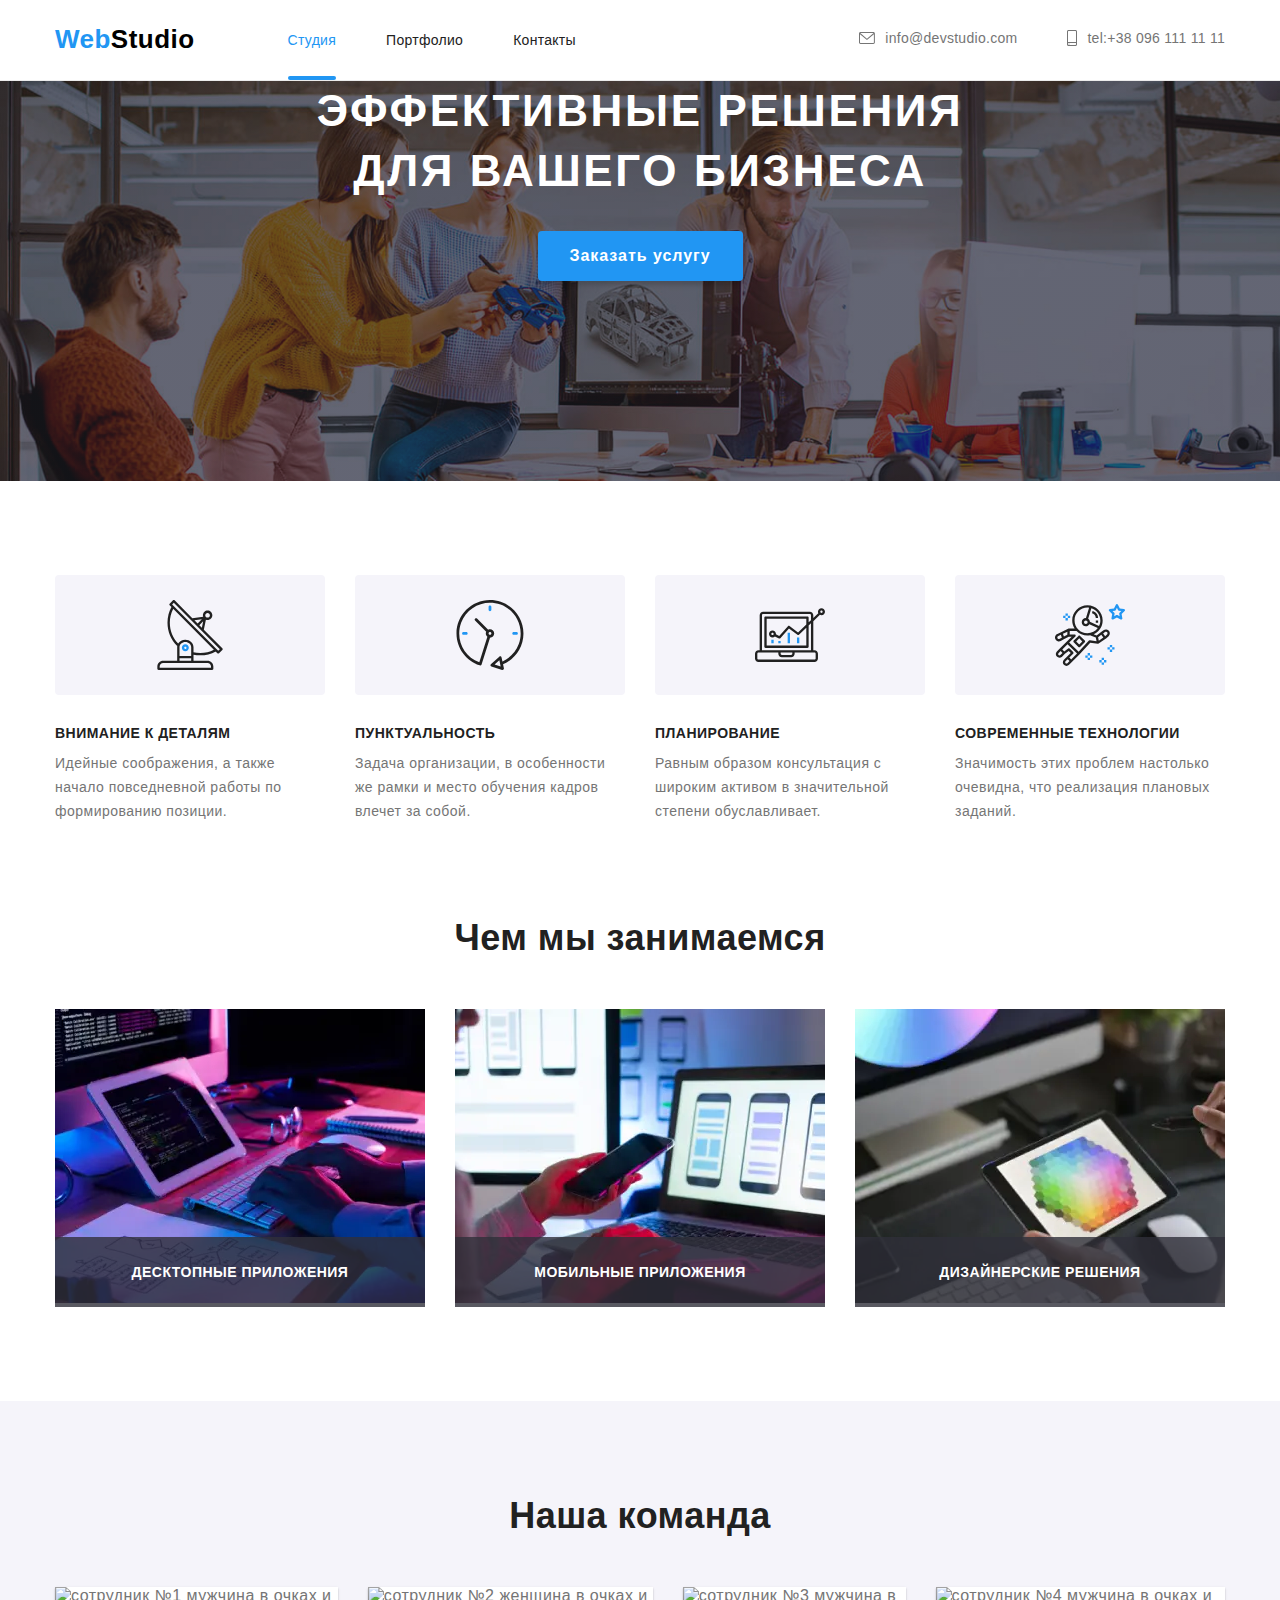
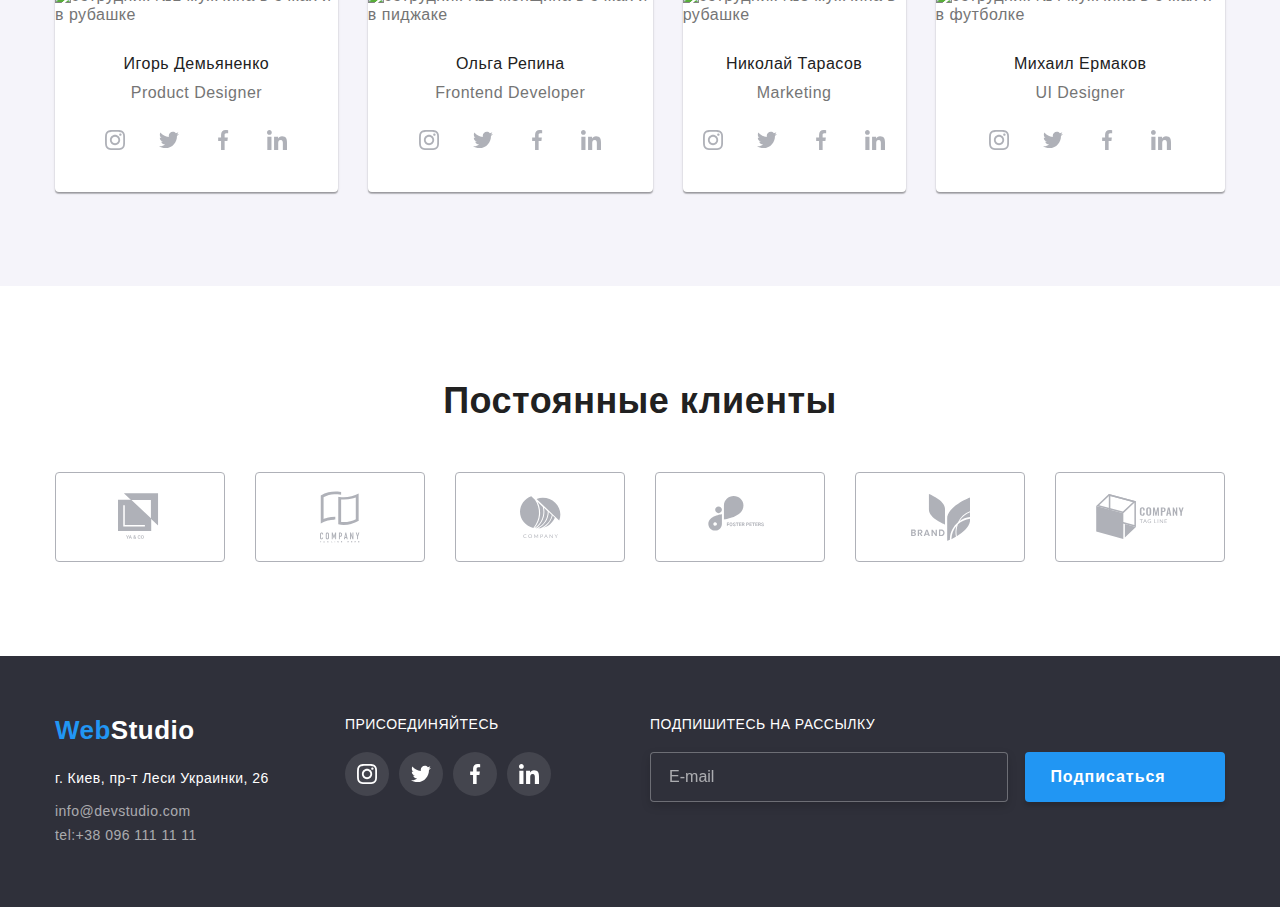
==== commit 68877c4a: "оптимизация картинок" ====
--- a/index.html
+++ b/index.html
@@ -8,7 +8,7 @@
     <link rel="stylesheet" href="./css/main.min.css" />
 </head>
 <body>
-    <header>
+    <header class="header">
         <!--Шапка сайта-->
         <div class="container main-nav">
         <nav class="nav">
@@ -20,35 +20,36 @@
                 <use class="close__mob" href="images/symbol-defs.svg#icon-close_40px"></use>
             </svg>
         </button>
-        <div class="mobile-site-menu" data-menu>
-            <ul class="mobile-site-menu__list">
-            <li class="mobile-site-menu__item"> <a class="mobile-site-menu__link current" href="index.html">Студия</a> </li>
-            <li class="mobile-site-menu__item"> <a class="mobile-site-menu__link" href="portfolio.html">Портфолио</a> </li>
-            <li class="mobile-site-menu__item"> <a class="mobile-site-menu__link" href="">Контакты</a> </li>
-            </ul>
-            <ul class="mobile-contacts">
-                <li class="mobile-contacts__item">
-                    <a class="mobile-contacts__tel" href="tel:+380961111111">
-                        +38 096 111 11 11</a>
-                </li>
-                <li class="mobile-contacts__item">
-                    <a class="mobile-contacts__mail" href="mailto:info@devstudio.com">
-                        info@devstudio.com </a>
-                </li>
-            </ul>
-            <ul class="mobile-social">
-                <li class="mobile-social__item"><a class="mobile-social__link">Instagram</a></li>
-                <li class="mobile-social__item"><a class="mobile-social__link">Twitter</a></li>
-                <li class="mobile-social__item"><a class="mobile-social__link">Facebook</a></li>
-                <li class="mobile-social__item"><a class="mobile-social__link">LinkedIn</a></li>
-            </ul>
-        </div>
-
             <ul class="nav__list">
                 <li class="nav__item"> <a class="nav__link current" href="index.html">Студия</a> </li>
                 <li class="nav__item"> <a class="nav__link" href="portfolio.html">Портфолио</a>  </li>
                 <li class="nav__item"> <a class="nav__link" href="">Контакты</a> </li>
             </ul>
+            <!--мобильное меню-->
+            <div class="mobile-site-menu" data-menu>
+                <ul class="mobile-site-menu__list">
+                    <li class="mobile-site-menu__item"> <a class="mobile-site-menu__link current" href="index.html">Студия</a> </li>
+                    <li class="mobile-site-menu__item"> <a class="mobile-site-menu__link" href="portfolio.html">Портфолио</a> </li>
+                    <li class="mobile-site-menu__item"> <a class="mobile-site-menu__link" href="">Контакты</a> </li>
+                </ul>
+                <ul class="mobile-contacts">
+                    <li class="mobile-contacts__item">
+                        <a class="mobile-contacts__tel" href="tel:+380961111111">
+                            +38 096 111 11 11</a>
+                    </li>
+                    <li class="mobile-contacts__item">
+                        <a class="mobile-contacts__mail" href="mailto:info@devstudio.com">
+                            info@devstudio.com </a>
+                    </li>
+                </ul>
+                <ul class="mobile-social">
+                    <li class="mobile-social__item"><a class="mobile-social__link">Instagram</a></li>
+                    <li class="mobile-social__item"><a class="mobile-social__link">Twitter</a></li>
+                    <li class="mobile-social__item"><a class="mobile-social__link">Facebook</a></li>
+                    <li class="mobile-social__item"><a class="mobile-social__link">LinkedIn</a></li>
+                </ul>
+            </div>
+
         </nav>
         
         <ul class="contacts__list">
@@ -210,25 +211,53 @@
         <ul class="we-do__list">
             <li class="we-do__item">
                 <div class="we-do__picture">
-                <img src="images/box1-min.jpg" 
-                alt="человек вводит алгоритм на планшете"
-                width="370" />
+                    <picture>
+                        <source srcset="./images/box1/box1.webp 1x,
+                        ./images/box1/box1@2x.webp 2x,
+                        ./images/box1/box1@3x.webp 3x" type="image/webp">
+                        <img srcset="./images/box1/box1.jpg 1x,
+                        ./images/box1/box1@2x.jpg 2x,
+                        ./images/box1/box1@3x.jpg 3x" sizes="(min-width: 1200px) 33.333vw"
+                          src="images/box1/box1.jpg"
+                          alt="человек вводит алгоритм на планшете"
+                          width="370"
+                          class="we-do__image"/>
+                    </picture>
                 <p class="we-do__text">Десктопные приложения</p>
                 </div>
             </li>
             <li class="we-do__item">
                 <div class="we-do__picture">
-                <img src="images/box2-min.jpg" 
-                alt="человек держит смартфон"
-                width="370" />
+                    <picture>
+                        <source srcset="./images/box2/box2.webp 1x,
+                        ./images/box2/box2@2x.webp 2x,
+                        ./images/box2/box2@3x.webp 3x" type="image/webp">
+                        <img srcset="./images/box2/box2.jpg 1x,
+                        ./images/box2/box2@2x.jpg 2x,
+                        ./images/box2/box2@3x.jpg 3x" sizes="(min-width: 1200px) 33.333vw"
+                        src="images/box2/box2.jpg"
+                        alt="человек держит смартфон"
+                        width="370"
+                        class="we-do__image"/>
+                    </picture>
                 <p class="we-do__text">Мобильные приложения</p>
                 </div>
             </li>
             <li class="we-do__item">
                 <div class="we-do__picture">
-                <img src="images/box3-min.jpg" 
-                alt="человек подбирает цветовую палитру на планшете"
-                width="370" />
+                    <picture>
+                        <source srcset="./images/box3/box3.webp 1x,
+                        ./images/box3/box3@2x.webp 2x,
+                        ./images/box3/box3@3x.webp 3x" type="image/webp">
+                        <img srcset="./images/box3/box3.jpg 1x,
+                        ./images/box3/box3@2x.jpg 2x,
+                        ./images/box3/box3@3x.jpg 3x" sizes="(min-width: 1200px) 33.333vw"
+                        src="images/box3/box3.jpg"
+                        alt="человек подбирает цветовую палитру на планшете"
+                        width="370"
+                        class="we-do__image"/>
+                    </picture>
+                
                 <p class="we-do__text">Дизайнерские решения</p>
                 </div>
             </li>
--- a/css/main.min.css
+++ b/css/main.min.css
@@ -3,5 +3,5 @@
  Consolas,  'Liberation Mono',  Menlo,- monospace;font-size:1em}small{font-size:80%}sub,sup{font-size:75%;line-height:0;position:relative;vertical-align:baseline}sub{bottom:-0.25em}sup{top:-0.5em}table{text-indent:0;border-color:inherit}button,input,optgroup,select,textarea{font-family:inherit;font-size:100%;line-height:1.15;margin:0}button,select{text-transform:none}button,[type='button'],[type='reset'],[type='submit']{-webkit-appearance:button}::-moz-focus-inner{border-style:none;padding:0}:-moz-focusring{outline:1px dotted ButtonText}:-moz-ui-invalid{box-shadow:none}legend{padding:0}progress{vertical-align:baseline}::-webkit-inner-spin-button,::-webkit-outer-spin-button{height:auto}[type='search']{-webkit-appearance:textfield;outline-offset:-2px}::-webkit-search-decoration{-webkit-appearance:none}::-webkit-file-upload-button{-webkit-appearance:button;font:inherit}summary{display:list-item}@font-face{font-family:'Roboto';font-style:normal;font-weight:400;src:url("../fonts/roboto-v20-latin_cyrillic-ext_cyrillic-regular.eot");src:local(""),url("../fonts/roboto-v20-latin_cyrillic-ext_cyrillic-regular.eot?#iefix") format("embedded-opentype"),url("../fonts/roboto-v20-latin_cyrillic-ext_cyrillic-regular.woff2") format("woff2"),url("../fonts/roboto-v20-latin_cyrillic-ext_cyrillic-regular.woff") format("woff"),url("../fonts/roboto-v20-latin_cyrillic-ext_cyrillic-regular.ttf") format("truetype"),url("../fonts/roboto-v20-latin_cyrillic-ext_cyrillic-regular.svg#Roboto") format("svg")}@font-face{font-family:'Roboto';font-style:normal;font-weight:500;src:url("../fonts/roboto-v20-latin_cyrillic-ext_cyrillic-500.eot");src:local(""),url("../fonts/roboto-v20-latin_cyrillic-ext_cyrillic-500.eot?#iefix") format("embedded-opentype"),url("../fonts/roboto-v20-latin_cyrillic-ext_cyrillic-500.woff2") format("woff2"),url("../fonts/roboto-v20-latin_cyrillic-ext_cyrillic-500.woff") format("woff"),url("../fonts/roboto-v20-latin_cyrillic-ext_cyrillic-500.ttf") format("truetype"),url("../fonts/roboto-v20-latin_cyrillic-ext_cyrillic-500.svg#Roboto") format("svg")}@font-face{font-family:'Roboto';font-style:normal;font-weight:700;src:url("../fonts/roboto-v20-latin_cyrillic-ext_cyrillic-700.eot");src:local(""),url("../fonts/roboto-v20-latin_cyrillic-ext_cyrillic-700.eot?#iefix") format("embedded-opentype"),url("../fonts/roboto-v20-latin_cyrillic-ext_cyrillic-700.woff2") format("woff2"),url("../fonts/roboto-v20-latin_cyrillic-ext_cyrillic-700.woff") format("woff"),url("../fonts/roboto-v20-latin_cyrillic-ext_cyrillic-700.ttf") format("truetype"),url("../fonts/roboto-v20-latin_cyrillic-ext_cyrillic-700.svg#Roboto") format("svg")}@font-face{font-family:'Roboto';font-style:normal;font-weight:900;src:url("../fonts/roboto-v20-latin_cyrillic-ext_cyrillic-900.eot");src:local(""),url("../fonts/roboto-v20-latin_cyrillic-ext_cyrillic-900.eot?#iefix") format("embedded-opentype"),url("../fonts/roboto-v20-latin_cyrillic-ext_cyrillic-900.woff2") format("woff2"),url("../fonts/roboto-v20-latin_cyrillic-ext_cyrillic-900.woff") format("woff"),url("../fonts/roboto-v20-latin_cyrillic-ext_cyrillic-900.ttf") format("truetype"),url("../fonts/roboto-v20-latin_cyrillic-ext_cyrillic-900.svg#Roboto") format("svg")}@font-face{font-family:'Raleway';font-style:normal;font-weight:400;src:url("../fonts/raleway-v19-latin_cyrillic-regular.eot");src:local(""),url("../fonts/raleway-v19-latin_cyrillic-regular.eot?#iefix") format("embedded-opentype"),url("../fonts/raleway-v19-latin_cyrillic-regular.woff2") format("woff2"),url("../fonts/raleway-v19-latin_cyrillic-regular.woff") format("woff"),url("../fonts/raleway-v19-latin_cyrillic-regular.ttf") format("truetype"),url("../fonts/raleway-v19-latin_cyrillic-regular.svg#Raleway") format("svg")}@font-face{font-family:'Raleway';font-style:normal;font-weight:700;src:url("../fonts/raleway-v19-latin_cyrillic-700.eot");src:local(""),url("../fonts/raleway-v19-latin_cyrillic-700.eot?#iefix") format("embedded-opentype"),url("../fonts/raleway-v19-latin_cyrillic-700.woff2") format("woff2"),url("../fonts/raleway-v19-latin_cyrillic-700.woff") format("woff"),url("../fonts/raleway-v19-latin_cyrillic-700.ttf") format("truetype"),url("../fonts/raleway-v19-latin_cyrillic-700.svg#Raleway") format("svg")}.block-foot__list .block-foot__link,.clients .clients__link,.comands__list,.team-link__list,.team-link__list .team-link__link,.main-nav,.nav,.we-do__block .we-do__list{display:-webkit-box;display:-ms-flexbox;display:flex;-webkit-box-align:center;-ms-flex-align:center;align-items:center}.block-foot__list,.clients__list,.comands__list,.our-pluses__section__list,.portfolio__section .studio-projects__list,.we-do__block .we-do__list{margin:0;padding:0}body,.block-foot__form::-webkit-input-placeholder,.form__area::-webkit-input-placeholder{font-family:Roboto,sans-serif;font-style:normal;font-weight:normal}body,.block-foot__form:-ms-input-placeholder,.form__area:-ms-input-placeholder{font-family:Roboto,sans-serif;font-style:normal;font-weight:normal}body,.block-foot__form::-ms-input-placeholder,.form__area::-ms-input-placeholder{font-family:Roboto,sans-serif;font-style:normal;font-weight:normal}body,.block-foot__form::placeholder,.form__area::placeholder{font-family:Roboto,sans-serif;font-style:normal;font-weight:normal}.foot-btn,.btn-send{width:200px;height:50px;border-radius:4px;letter-spacing:0.06em;font-size:16px;line-height:30px}.block-foot__list .block-foot__img,.team-link__list .team-link__img{width:20px;height:20px}.clients__title,.comands__title,.we-do__block .we-do__title{font-weight:bold;font-size:36px;line-height:42px;text-align:center;color:#212121;margin:0;padding-bottom:50px}.block-foot__general2 .block-foot__title,.block-foot__general3 .block-foot__title{font-weight:normal;font-size:14px;line-height:16px;text-transform:uppercase;color:#fff;margin:0;padding-bottom:20px}.mobile-site-menu__link,.mobile-contacts__tel,.mobile-contacts__mail,.mobile-social__link{font-family:Roboto,sans-serif;font-style:normal;font-weight:500}body{background-color:#fff;color:#757575;letter-spacing:.03em;margin:0}.container{width:1200px;margin-left:auto;margin-right:auto;padding:0 15px;-webkit-box-sizing:border-box;box-sizing:border-box}.visually-hidden{position:absolute;clip:rect(0 0 0 0);width:1px;height:1px;margin:-1px}ul,a{list-style:none;text-decoration:none}header{border-bottom:1px solid #ececec}li{margin:0}img{display:blok;max-width:100%;height:auto}.backdrop{position:fixed;top:0;left:0;width:100%;height:100%;background-color:rgba(0,0,0,0.2);opacity:1;z-index:1}.backdrop.is-hidden{opacity:0;pointer-events:none}.backdrop__modal{position:absolute;top:50%;left:50%;-webkit-transform:translate(-50%, -50%);transform:translate(-50%, -50%);margin:auto;padding:auto;width:528px;height:581px;background-color:#fff}@media screen and (min-width: 480px){.backdrop__modal{position:absolute;right:0;left:0;margin:auto;max-width:450px;width:100%}}@media screen and (min-width: 1200px){.backdrop__modal{max-width:528px;width:100%}}.block-foot{background-color:#2f303a;padding-top:60px;padding-bottom:60px}.block-foot__general{display:-webkit-box;display:-ms-flexbox;display:flex;-webkit-box-pack:justify;-ms-flex-pack:justify;justify-content:space-between}.footer-contacts__list{margin:0;padding:20px 0 0}.footer-contacts__list .footer-contacts__address{font-style:normal;font-size:14px;line-height:24px;color:#fff;padding-bottom:9px}.footer-contacts__list .footer-contacts__item{font-size:14px;line-height:24px;color:rgba(255,255,255,0.6);padding-top:9px}.block-foot__general2{display:inline-block;margin-left:70px;-ms-flex-wrap:wrap;flex-wrap:wrap}.block-foot__list{display:-webkit-inline-box;display:-ms-inline-flexbox;display:inline-flex;-ms-flex-wrap:wrap;flex-wrap:wrap}.block-foot__list .block-foot__item:not(:last-child){margin-right:10px}.block-foot__list .block-foot__link{-webkit-box-pack:center;-ms-flex-pack:center;justify-content:center;height:44px;width:44px;border-radius:50%;background-color:rgba(255,255,255,0.1);-webkit-transition:-webkit-transform 250ms cubic-bezier(0.4, 0, 0.2, 1);transition:-webkit-transform 250ms cubic-bezier(0.4, 0, 0.2, 1);transition:transform 250ms cubic-bezier(0.4, 0, 0.2, 1);transition:transform 250ms cubic-bezier(0.4, 0, 0.2, 1), -webkit-transform 250ms cubic-bezier(0.4, 0, 0.2, 1);-webkit-transition-property:background-color;transition-property:background-color}.block-foot__list .block-foot__link:focus,.block-foot__list .block-foot__link:hover{background-color:#2196f3}.block-foot__list .block-foot__img{fill:#fff}.block-foot__general3{display:inline-block;margin-left:93px}.block-foot__form{width:358px;height:50px;border:1px solid rgba(255,255,255,0.3);-webkit-box-sizing:border-box;box-sizing:border-box;-webkit-filter:drop-shadow(0px 4px 4px rgba(0,0,0,0.15));filter:drop-shadow(0px 4px 4px rgba(0,0,0,0.15));border-radius:4px;background-color:#2f303a;color:rgba(255,255,255,0.3)}.block-foot__form::-webkit-input-placeholder{width:47px;height:20px;padding-top:15px;padding-left:16px;font-size:16px;line-height:20px;color:rgba(255,255,255,0.6)}.block-foot__form:-ms-input-placeholder{width:47px;height:20px;padding-top:15px;padding-left:16px;font-size:16px;line-height:20px;color:rgba(255,255,255,0.6)}.block-foot__form::-ms-input-placeholder{width:47px;height:20px;padding-top:15px;padding-left:16px;font-size:16px;line-height:20px;color:rgba(255,255,255,0.6)}.block-foot__form::placeholder{width:47px;height:20px;padding-top:15px;padding-left:16px;font-size:16px;line-height:20px;color:rgba(255,255,255,0.6)}.foot-btn{display:-webkit-inline-box;display:-ms-inline-flexbox;display:inline-flex;-webkit-box-align:center;-ms-flex-align:center;align-items:center;-webkit-box-pack:center;-ms-flex-pack:center;justify-content:center;background:#2196f3;-webkit-box-shadow:0px 4px 4px rgba(0,0,0,0.15);box-shadow:0px 4px 4px rgba(0,0,0,0.15);border:none;margin-left:12px;font-weight:bold;text-align:center;color:#fff}.foot-btn::after{content:"";width:24px;height:24px;margin-left:10px;background-image:url("../images/icon-send.svg");background-size:contain}.btn-close{float:right;padding:0;background-color:#fff;border:none;-webkit-transition:-webkit-transform 250ms cubic-bezier(0.4, 0, 0.2, 1);transition:-webkit-transform 250ms cubic-bezier(0.4, 0, 0.2, 1);transition:transform 250ms cubic-bezier(0.4, 0, 0.2, 1);transition:transform 250ms cubic-bezier(0.4, 0, 0.2, 1), -webkit-transform 250ms cubic-bezier(0.4, 0, 0.2, 1);-webkit-transition-property:fill;transition-property:fill}.btn-close .close-icon{margin-top:8px;margin-right:8px;background:#fff}.btn-close:focus,.btn-close:hover{fill:#2196f3;cursor:pointer}.btn-selection{display:-webkit-box;display:-ms-flexbox;display:flex;-webkit-box-pack:center;-ms-flex-pack:center;justify-content:center;margin:0 0 50px 0;padding:0;border-radius:4px}.btn-selection .btn-choice{font-family:Roboto,sans-serif;font-weight:500;font-size:16px;line-height:26px;display:inline-block;font-style:normal;text-align:center;color:#212121;background-color:#f5f4fa;cursor:pointer;border:0;outline:none;padding:6px 22px;border-radius:4px;-webkit-transition:-webkit-transform 250ms cubic-bezier(0.4, 0, 0.2, 1);transition:-webkit-transform 250ms cubic-bezier(0.4, 0, 0.2, 1);transition:transform 250ms cubic-bezier(0.4, 0, 0.2, 1);transition:transform 250ms cubic-bezier(0.4, 0, 0.2, 1), -webkit-transform 250ms cubic-bezier(0.4, 0, 0.2, 1);-webkit-transition-property:background-color, color, -webkit-box-shadow;transition-property:background-color, color, -webkit-box-shadow;transition-property:background-color, color, box-shadow;transition-property:background-color, color, box-shadow, -webkit-box-shadow}.btn-selection .btn-choice:hover,.btn-selection .btn-choice:focus{color:#fff;background-color:#2196f3;-webkit-transition:-webkit-transform 250ms cubic-bezier(0.4, 0, 0.2, 1);transition:-webkit-transform 250ms cubic-bezier(0.4, 0, 0.2, 1);transition:transform 250ms cubic-bezier(0.4, 0, 0.2, 1);transition:transform 250ms cubic-bezier(0.4, 0, 0.2, 1), -webkit-transform 250ms cubic-bezier(0.4, 0, 0.2, 1)}.btn-selection .btn-selection__item:not(:last-child){margin-right:8px}.btn{font-weight:bold;font-size:16px;line-height:30px;display:inline-block;letter-spacing:0.06em;background-color:#2196f3;color:#fff;cursor:pointer;padding:10px 32px;margin-top:30px;margin-right:0;border-style:none;outline:none;-webkit-box-shadow:0px 4px 4px rgba(0,0,0,0.15);box-shadow:0px 4px 4px rgba(0,0,0,0.15);border-radius:4px}.clients{padding-top:94px;padding-bottom:94px}.clients__list{display:-webkit-box;display:-ms-flexbox;display:flex;-webkit-box-pack:center;-ms-flex-pack:center;justify-content:center}.clients .clients__type:not(:last-child){margin-right:30px}.clients .clients__link{-webkit-box-pack:center;-ms-flex-pack:center;justify-content:center;width:170px;height:90px;border:1px solid #afb1b8;border-radius:4px;color:#afb1b8;-webkit-transition:-webkit-transform 250ms cubic-bezier(0.4, 0, 0.2, 1);transition:-webkit-transform 250ms cubic-bezier(0.4, 0, 0.2, 1);transition:transform 250ms cubic-bezier(0.4, 0, 0.2, 1);transition:transform 250ms cubic-bezier(0.4, 0, 0.2, 1), -webkit-transform 250ms cubic-bezier(0.4, 0, 0.2, 1);-webkit-transition-property:background-color;transition-property:background-color}.clients .clients__link:focus,.clients .clients__link:hover{color:#2196f3;border-color:#2196f3}.clients .clients__icon{fill:currentColor}.comands{display:-webkit-box;display:-ms-flexbox;display:flex;background-color:#f5f4fa;padding:94px 0}.comands .comands__list .comands__item:not(:last-child){margin-right:30px}.comands-card{background:#fff;-webkit-box-shadow:0px 1px 3px rgba(0,0,0,0.12),0px 1px 1px rgba(0,0,0,0.14),0px 2px 1px rgba(0,0,0,0.2);box-shadow:0px 1px 3px rgba(0,0,0,0.12),0px 1px 1px rgba(0,0,0,0.14),0px 2px 1px rgba(0,0,0,0.2);border-radius:0px 0px 4px 4px}.comands-card__name{font-weight:500;font-size:16px;line-height:19px;color:#212121;text-align:center;padding-top:30px;margin:0}.comands-card__profession{font-size:16px;line-height:19px;color:#757575;text-align:center;padding:10px 0 16px;margin:0}.team-link__list{-webkit-box-pack:center;-ms-flex-pack:center;justify-content:center;margin:0;padding:0 0 30px}.team-link__list .team-link__link{-webkit-box-pack:center;-ms-flex-pack:center;justify-content:center;width:44px;height:44px;background-color:#fff;-webkit-transition:-webkit-transform 250ms cubic-bezier(0.4, 0, 0.2, 1);transition:-webkit-transform 250ms cubic-bezier(0.4, 0, 0.2, 1);transition:transform 250ms cubic-bezier(0.4, 0, 0.2, 1);transition:transform 250ms cubic-bezier(0.4, 0, 0.2, 1), -webkit-transform 250ms cubic-bezier(0.4, 0, 0.2, 1)}.team-link__list .team-link__link:hover,.team-link__list .team-link__link:focus{background-color:#2196f3;border-radius:50%;-webkit-transition:-webkit-transform 250ms cubic-bezier(0.4, 0, 0.2, 1);transition:-webkit-transform 250ms cubic-bezier(0.4, 0, 0.2, 1);transition:transform 250ms cubic-bezier(0.4, 0, 0.2, 1);transition:transform 250ms cubic-bezier(0.4, 0, 0.2, 1), -webkit-transform 250ms cubic-bezier(0.4, 0, 0.2, 1);-webkit-transition-property:background-color;transition-property:background-color}.team-link__list .team-link__img{fill:#afb1b8;-webkit-transition:-webkit-transform 250ms cubic-bezier(0.4, 0, 0.2, 1);transition:-webkit-transform 250ms cubic-bezier(0.4, 0, 0.2, 1);transition:transform 250ms cubic-bezier(0.4, 0, 0.2, 1);transition:transform 250ms cubic-bezier(0.4, 0, 0.2, 1), -webkit-transform 250ms cubic-bezier(0.4, 0, 0.2, 1);-webkit-transition-property:background-color;transition-property:background-color}.team-link__list .team-link__link:hover .team-link__img,.team-link__list .team-link__link:focus .team-link__img{fill:#fff}.team-link__list .team-link__item:not(:last-child){margin-right:10px}.contacts__list{display:-webkit-box;display:-ms-flexbox;display:flex;margin-left:auto;margin-top:0;margin-bottom:0}@media screen and (max-width: 767px){.contacts__list{display:none}}.contacts__list .contacts__link{display:-webkit-inline-box;display:-ms-inline-flexbox;display:inline-flex;-webkit-box-pack:center;-ms-flex-pack:center;justify-content:center;-webkit-box-align:center;-ms-flex-align:center;align-items:center;-webkit-transition:-webkit-transform 250ms cubic-bezier(0.4, 0, 0.2, 1);transition:-webkit-transform 250ms cubic-bezier(0.4, 0, 0.2, 1);transition:transform 250ms cubic-bezier(0.4, 0, 0.2, 1);transition:transform 250ms cubic-bezier(0.4, 0, 0.2, 1), -webkit-transform 250ms cubic-bezier(0.4, 0, 0.2, 1);-webkit-transition-property:background-color;transition-property:background-color}.contacts__list .contacts__icon{padding:0;margin-right:10px;fill:currentColor}.contacts__list .contacts__link{color:#757575;font-weight:500;font-size:14px;line-height:16px;letter-spacing:0.02em;-webkit-transition:-webkit-transform 250ms cubic-bezier(0.4, 0, 0.2, 1);transition:-webkit-transform 250ms cubic-bezier(0.4, 0, 0.2, 1);transition:transform 250ms cubic-bezier(0.4, 0, 0.2, 1);transition:transform 250ms cubic-bezier(0.4, 0, 0.2, 1), -webkit-transform 250ms cubic-bezier(0.4, 0, 0.2, 1);-webkit-transition-property:background-color;transition-property:background-color}.contacts__list .contacts__item+.contacts__item{margin-left:50px}.contacts__list .contacts__link:hover,.contacts__list .contacts__link:focus{color:#2196f3}.form__title{width:448px;height:23px;font-weight:bold;font-size:20px;line-height:23px;text-align:center;color:#212121;margin:40px 40px 12px;padding:0}.form__field{display:inline-block;position:relative;padding:0;margin:0px 40px 10px;-webkit-transition:-webkit-transform 250ms cubic-bezier(0.4, 0, 0.2, 1);transition:-webkit-transform 250ms cubic-bezier(0.4, 0, 0.2, 1);transition:transform 250ms cubic-bezier(0.4, 0, 0.2, 1);transition:transform 250ms cubic-bezier(0.4, 0, 0.2, 1), -webkit-transform 250ms cubic-bezier(0.4, 0, 0.2, 1)}.form__label{display:block}.form__input{width:448px;height:40px;border:1px solid rgba(33,33,33,0.2);-webkit-box-sizing:border-box;box-sizing:border-box;border-radius:4px;-webkit-transition:-webkit-transform 250ms cubic-bezier(0.4, 0, 0.2, 1);transition:-webkit-transform 250ms cubic-bezier(0.4, 0, 0.2, 1);transition:transform 250ms cubic-bezier(0.4, 0, 0.2, 1);transition:transform 250ms cubic-bezier(0.4, 0, 0.2, 1), -webkit-transform 250ms cubic-bezier(0.4, 0, 0.2, 1);-webkit-transition-property:border;transition-property:border;padding-left:42px}.form__input:focus,.form__input:hover{border:1px solid #2196f3;outline:none}.form__input:focus+.form__icon,.form__input:hover+.form__icon,.form__icon:focus,.form__icon:hover{fill:#2196f3}.form__svg{position:relative}.form__icon{display:inline-block;position:absolute;top:50%;left:12px;-webkit-transform:translateY(-50% 50%);transform:translateY(-50% 50%);-webkit-transition:-webkit-transform 250ms cubic-bezier(0.4, 0, 0.2, 1);transition:-webkit-transform 250ms cubic-bezier(0.4, 0, 0.2, 1);transition:transform 250ms cubic-bezier(0.4, 0, 0.2, 1);transition:transform 250ms cubic-bezier(0.4, 0, 0.2, 1), -webkit-transform 250ms cubic-bezier(0.4, 0, 0.2, 1);-webkit-transition-property:fill;transition-property:fill}.text-label{width:25px;height:14px;font-size:12px;line-height:14px;letter-spacing:0.01em;color:#757575;float:left;padding-bottom:4px}.form__area{width:448px;height:120px;border:1px solid rgba(33,33,33,0.2);-webkit-box-sizing:border-box;box-sizing:border-box;border-radius:4px;resize:none;-webkit-transition:-webkit-transform 250ms cubic-bezier(0.4, 0, 0.2, 1);transition:-webkit-transform 250ms cubic-bezier(0.4, 0, 0.2, 1);transition:transform 250ms cubic-bezier(0.4, 0, 0.2, 1);transition:transform 250ms cubic-bezier(0.4, 0, 0.2, 1), -webkit-transform 250ms cubic-bezier(0.4, 0, 0.2, 1);-webkit-transition-property:border;transition-property:border}.form__area:hover,.form__area:focus{border:1px solid #2196f3;outline:none}.form__area::-webkit-input-placeholder{width:416px;height:96px;padding-top:12px;padding-left:16px;font-size:12px;line-height:14px;letter-spacing:0.01em;color:rgba(117,117,117,0.5)}.form__area:-ms-input-placeholder{width:416px;height:96px;padding-top:12px;padding-left:16px;font-size:12px;line-height:14px;letter-spacing:0.01em;color:rgba(117,117,117,0.5)}.form__area::-ms-input-placeholder{width:416px;height:96px;padding-top:12px;padding-left:16px;font-size:12px;line-height:14px;letter-spacing:0.01em;color:rgba(117,117,117,0.5)}.form__area::placeholder{width:416px;height:96px;padding-top:12px;padding-left:16px;font-size:12px;line-height:14px;letter-spacing:0.01em;color:rgba(117,117,117,0.5)}.checkbox-form{position:relative;margin-top:20px;margin-bottom:30px}.check-label{display:inline-block;font-size:14px;line-height:24px;color:#757575;margin-left:18px}.link-agree{font-size:14px;line-height:24px;-webkit-text-decoration-line:underline;text-decoration-line:underline;color:#2196f3}.check-icon{display:inline-block;width:16px;height:15px;border:2px solid #212121;border-radius:2px;position:absolute;left:0px;top:50%;-webkit-transform:translateY(-50%);transform:translateY(-50%);margin-left:44px;cursor:pointer}.old-checkbox:checked+.check-icon{border:2px solid #2196f3;background-color:#2196f3;background-image:url("../images/icon-check.svg");background-size:contain;background-repeat:no-repeat;background-origin:border-box}.old-checkbox:checked ~ .form-field{-webkit-transform:translateX(20px);transform:translateX(20px)}.btn-send{margin-bottom:40px;font-weight:bold;color:#fff;background:#2196f3;-webkit-box-shadow:0px 4px 4px rgba(0,0,0,0.15);box-shadow:0px 4px 4px rgba(0,0,0,0.15);border:none;-webkit-transition:-webkit-transform 250ms cubic-bezier(0.4, 0, 0.2, 1);transition:-webkit-transform 250ms cubic-bezier(0.4, 0, 0.2, 1);transition:transform 250ms cubic-bezier(0.4, 0, 0.2, 1);transition:transform 250ms cubic-bezier(0.4, 0, 0.2, 1), -webkit-transform 250ms cubic-bezier(0.4, 0, 0.2, 1);-webkit-transition-property:cursor;transition-property:cursor}.btn-send:focus,.btn-send:hover{cursor:pointer}.hero__section{text-align:center;-webkit-box-align:center;-ms-flex-align:center;align-items:center;padding-top:200px;padding-bottom:200px}.hero__section .hero__title{font-weight:900;font-size:44px;line-height:60px;letter-spacing:0.06em;text-transform:uppercase;color:#fff;text-align:center;-webkit-box-align:center;-ms-flex-align:center;align-items:center;margin:0}.logo,.logo__header,.logo__footer{font-family:Raleway,sans-serif;font-weight:bold;font-size:26px;color:#2196f3}.logo__header{color:#000}.logo__footer{color:#fff}@media screen and (max-width: 767px){.main-nav,.nav{min-height:60px}}.nav__list{display:-webkit-box;display:-ms-flexbox;display:flex;margin:0 0 0 93px;padding-left:0}@media screen and (max-width: 767px){.nav__list{display:none}}.nav__list .nav__item:not(:last-child){margin-right:50px}.nav__list .nav__link{display:block;font-weight:500;font-size:14px;line-height:16px;letter-spacing:0.02em;color:#212121;padding:32px 0}.nav__list .nav__link:hover,.nav__list .nav__link:focus,.nav__list .nav__link:active,.nav__list .nav__link.current{color:#2196f3}.nav__link{display:inline-block;position:relative;text-decoration:none;-webkit-transition:-webkit-transform 250ms cubic-bezier(0.4, 0, 0.2, 1);transition:-webkit-transform 250ms cubic-bezier(0.4, 0, 0.2, 1);transition:transform 250ms cubic-bezier(0.4, 0, 0.2, 1);transition:transform 250ms cubic-bezier(0.4, 0, 0.2, 1), -webkit-transform 250ms cubic-bezier(0.4, 0, 0.2, 1);-webkit-transition-property:background-color;transition-property:background-color}.nav__link:hover::before,.nav__link:focus::before,.nav__link:active:before,.nav__link.current::before{display:block;position:absolute;content:"";width:100%;height:4px;top:76px;background:#2196f3;border-radius:2px}.our-pluses__section .our-pluses__list{display:-webkit-box;display:-ms-flexbox;display:flex}@media screen and (min-width: 1200px){.our-pluses__section .our-pluses__list{padding-top:94px;padding-bottom:94px}}@media screen and (min-width: 768px){.our-pluses__list{display:-webkit-box;display:-ms-flexbox;display:flex;-ms-flex-wrap:wrap;flex-wrap:wrap}}.our-pluses__section{padding:94px 0}.our-pluses__section .our-pluses__list .our-pluses__item:not(:last-child){margin-right:30px}.our-pluses__section__item{width:270px}.our-pluses__section .our-pluses__title{font-weight:bold;font-size:14px;line-height:16px;text-transform:uppercase;color:#212121;padding-bottom:10px;margin:0}.our-pluses__section .our-pluses__description{font-size:14px;line-height:24px;color:#757575;margin:0}.our-pluses__section .ground-of-icons{display:-webkit-inline-box;display:-ms-inline-flexbox;display:inline-flex;width:270px;height:120px;background-color:#f5f4fa;border-radius:4px;-webkit-box-align:center;-ms-flex-align:center;align-items:center;-webkit-box-pack:center;-ms-flex-pack:center;justify-content:center;margin-bottom:30px}.our-pluses__section .ground-of-icons .icons-of-pluses{width:70px;height:70px}.overlay{max-width:1600px;margin-left:auto;margin-right:auto;background-color:#c4c4c4;background-image:-webkit-gradient(linear, left top, right top, from(rgba(47,48,58,0.4)), to(rgba(47,48,58,0.4))),url("../images/ovarlay/hero_m@1x480.jpg");background-image:linear-gradient(to right, rgba(47,48,58,0.4), rgba(47,48,58,0.4)),url("../images/ovarlay/hero_m@1x480.jpg");background-repeat:no-repeat;background-size:cover;background-position:center}@media screen and (min-device-pixel-ratio: 2), screen and (-webkit-min-device-pixel-ratio: 2), screen and (min-resolution: 192dpi), screen and (min-resolution: 2dppx){.overlay{background-image:-webkit-gradient(linear, left top, right top, from(rgba(47,48,58,0.4)), to(rgba(47,48,58,0.4))),url("../images/ovarlay/hero_m@2x960.jpg");background-image:linear-gradient(to right, rgba(47,48,58,0.4), rgba(47,48,58,0.4)),url("../images/ovarlay/hero_m@2x960.jpg")}}@media screen and (min-device-pixel-ratio: 3), screen and (-webkit-min-device-pixel-ratio: 3), screen and (min-resolution: 288dpi), screen and (min-resolution: 3dppx){.overlay{background-image:-webkit-gradient(linear, left top, right top, from(rgba(47,48,58,0.4)), to(rgba(47,48,58,0.4))),url("../images/ovarlay/hero_m@3x1440.jpg");background-image:linear-gradient(to right, rgba(47,48,58,0.4), rgba(47,48,58,0.4)),url("../images/ovarlay/hero_m@3x1440.jpg")}}@media screen and (min-width: 481px){.overlay{background-image:-webkit-gradient(linear, left top, right top, from(rgba(47,48,58,0.4)), to(rgba(47,48,58,0.4))),url("../images/ovarlay/hero_t@1x768.jpg");background-image:linear-gradient(to right, rgba(47,48,58,0.4), rgba(47,48,58,0.4)),url("../images/ovarlay/hero_t@1x768.jpg")}}@media screen and (min-width: 481px) and (min-device-pixel-ratio: 2), screen and (min-width: 481px) and (-webkit-min-device-pixel-ratio: 2), screen and (min-width: 481px) and (min-resolution: 192dpi), screen and (min-width: 481px) and (min-resolution: 2dppx){.overlay{background-image:-webkit-gradient(linear, left top, right top, from(rgba(47,48,58,0.4)), to(rgba(47,48,58,0.4))),url("../images/ovarlay/hero_t@2x1536.jpg");background-image:linear-gradient(to right, rgba(47,48,58,0.4), rgba(47,48,58,0.4)),url("../images/ovarlay/hero_t@2x1536.jpg")}}@media screen and (min-width: 481px) and (min-device-pixel-ratio: 2) and (min-device-pixel-ratio: 3), screen and (min-width: 481px) and (-webkit-min-device-pixel-ratio: 2) and (min-device-pixel-ratio: 3), screen and (min-width: 481px) and (min-resolution: 192dpi) and (min-device-pixel-ratio: 3), screen and (min-width: 481px) and (min-resolution: 2dppx) and (min-device-pixel-ratio: 3), screen and (min-width: 481px) and (min-device-pixel-ratio: 2) and (-webkit-min-device-pixel-ratio: 3), screen and (min-width: 481px) and (min-device-pixel-ratio: 2) and (min-resolution: 288dpi), screen and (min-width: 481px) and (-webkit-min-device-pixel-ratio: 2) and (-webkit-min-device-pixel-ratio: 3), screen and (min-width: 481px) and (min-resolution: 192dpi) and (min-resolution: 288dpi), screen and (min-width: 481px) and (min-resolution: 2dppx) and (min-resolution: 288dpi), screen and (min-width: 481px) and (min-device-pixel-ratio: 2) and (min-resolution: 3dppx), screen and (min-width: 481px) and (min-resolution: 192dpi) and (min-resolution: 3dppx), screen and (min-width: 481px) and (min-resolution: 2dppx) and (min-resolution: 3dppx){.overlay{background-image:-webkit-gradient(linear, left top, right top, from(rgba(47,48,58,0.4)), to(rgba(47,48,58,0.4))),url("../images/ovarlay/hero_t@3x2304.jpg");background-image:linear-gradient(to right, rgba(47,48,58,0.4), rgba(47,48,58,0.4)),url("../images/ovarlay/hero_t@3x2304.jpg")}}@media screen and (min-width: 769px){.overlay{max-width:1600px;height:600px;background-image:-webkit-gradient(linear, left top, right top, from(rgba(47,48,58,0.4)), to(rgba(47,48,58,0.4))),url("../images/ovarlay/hero_pk@1x1600.jpg");background-image:linear-gradient(to right, rgba(47,48,58,0.4), rgba(47,48,58,0.4)),url("../images/ovarlay/hero_pk@1x1600.jpg")}}@media screen and (min-width: 769px) and (min-device-pixel-ratio: 2), screen and (min-width: 769px) and (-webkit-min-device-pixel-ratio: 2), screen and (min-width: 769px) and (min-resolution: 192dpi), screen and (min-width: 769px) and (min-resolution: 2dppx){.overlay{background-image:-webkit-gradient(linear, left top, right top, from(rgba(47,48,58,0.4)), to(rgba(47,48,58,0.4))),url("../images/ovarlay/hero_pk@2x3200.jpg");background-image:linear-gradient(to right, rgba(47,48,58,0.4), rgba(47,48,58,0.4)),url("../images/ovarlay/hero_pk@2x3200.jpg")}}@media screen and (min-width: 769px) and (min-device-pixel-ratio: 2) and (min-device-pixel-ratio: 3), screen and (min-width: 769px) and (-webkit-min-device-pixel-ratio: 2) and (min-device-pixel-ratio: 3), screen and (min-width: 769px) and (min-resolution: 192dpi) and (min-device-pixel-ratio: 3), screen and (min-width: 769px) and (min-resolution: 2dppx) and (min-device-pixel-ratio: 3), screen and (min-width: 769px) and (min-device-pixel-ratio: 2) and (-webkit-min-device-pixel-ratio: 3), screen and (min-width: 769px) and (min-device-pixel-ratio: 2) and (min-resolution: 288dpi), screen and (min-width: 769px) and (-webkit-min-device-pixel-ratio: 2) and (-webkit-min-device-pixel-ratio: 3), screen and (min-width: 769px) and (min-resolution: 192dpi) and (min-resolution: 288dpi), screen and (min-width: 769px) and (min-resolution: 2dppx) and (min-resolution: 288dpi), screen and (min-width: 769px) and (min-device-pixel-ratio: 2) and (min-resolution: 3dppx), screen and (min-width: 769px) and (min-resolution: 192dpi) and (min-resolution: 3dppx), screen and (min-width: 769px) and (min-resolution: 2dppx) and (min-resolution: 3dppx){.overlay{background-image:-webkit-gradient(linear, left top, right top, from(rgba(47,48,58,0.4)), to(rgba(47,48,58,0.4))),url("../images/ovarlay/hero_pk@3x4800.jpg");background-image:linear-gradient(to right, rgba(47,48,58,0.4), rgba(47,48,58,0.4)),url("../images/ovarlay/hero_pk@3x4800.jpg")}}.portfolio__section{padding:94px 0}.portfolio__section .studio-projects__list{display:-webkit-box;display:-ms-flexbox;display:flex;-ms-flex-wrap:wrap;flex-wrap:wrap}.portfolio__section .studio-projects__item{width:370px;margin-right:30px;margin-bottom:30px}.portfolio__section .studio-projects__item:nth-child(3n){margin-right:0}.portfolio__section .studio-projects__item:nth-last-child(-n+3){margin-bottom:0}.portfolio__section .studio-projects__link:hover,.portfolio__section .studio-projects__link:focus{display:block;-webkit-box-shadow:0px 4px 4px rgba(0,0,0,0.25);box-shadow:0px 4px 4px rgba(0,0,0,0.25);-webkit-transition:-webkit-transform 250ms cubic-bezier(0.4, 0, 0.2, 1);transition:-webkit-transform 250ms cubic-bezier(0.4, 0, 0.2, 1);transition:transform 250ms cubic-bezier(0.4, 0, 0.2, 1);transition:transform 250ms cubic-bezier(0.4, 0, 0.2, 1), -webkit-transform 250ms cubic-bezier(0.4, 0, 0.2, 1)}.portfolio__section .context-card{background:#fff;border-right:1px solid #eee;border-bottom:1px solid #eee;border-left:1px solid #eee;-webkit-box-sizing:border-box;box-sizing:border-box}.portfolio__section .card-overlay__decore{position:relative;overflow:hidden}.portfolio__section .card-overlay{position:absolute;top:0;left:0;display:-webkit-box;display:-ms-flexbox;display:flex;-webkit-transform:translateY(100%);transform:translateY(100%);-webkit-transition:-webkit-transform 250ms cubic-bezier(0.4, 0, 0.2, 1);transition:-webkit-transform 250ms cubic-bezier(0.4, 0, 0.2, 1);transition:transform 250ms cubic-bezier(0.4, 0, 0.2, 1);transition:transform 250ms cubic-bezier(0.4, 0, 0.2, 1), -webkit-transform 250ms cubic-bezier(0.4, 0, 0.2, 1);width:100%;height:100%;background:rgba(33,150,243,0.9);font-size:18px;line-height:28px;color:#fff;text-align:start}.portfolio__section .card-overlay__description{padding:63px 24px;margin:0}.portfolio__section .decor{padding:20px 24px}.portfolio__section .decor__name{font-weight:bold;font-size:18px;line-height:36px;letter-spacing:0.06em;color:#212121;margin:0}.portfolio__section .decor__type{font-size:16px;line-height:30px;color:#757575;margin:0}.portfolio__section .context-card:hover .card-overlay{-webkit-transform:translateY(0);transform:translateY(0);opacity:1;-webkit-transition:-webkit-transform 250ms cubic-bezier(0.4, 0, 0.2, 1);transition:-webkit-transform 250ms cubic-bezier(0.4, 0, 0.2, 1);transition:transform 250ms cubic-bezier(0.4, 0, 0.2, 1);transition:transform 250ms cubic-bezier(0.4, 0, 0.2, 1), -webkit-transform 250ms cubic-bezier(0.4, 0, 0.2, 1)}.portfolio__section .studio-projects__link:focus .card-overlay{-webkit-transform:translateY(0);transform:translateY(0);opacity:1;-webkit-transition:-webkit-transform 250ms cubic-bezier(0.4, 0, 0.2, 1);transition:-webkit-transform 250ms cubic-bezier(0.4, 0, 0.2, 1);transition:transform 250ms cubic-bezier(0.4, 0, 0.2, 1);transition:transform 250ms cubic-bezier(0.4, 0, 0.2, 1), -webkit-transform 250ms cubic-bezier(0.4, 0, 0.2, 1)}.we-do__block{padding:0 0 94px 0}.we-do__block .we-do__list .we-do__item:not(:last-child){margin-right:30px}.we-do__block .we-do__picture{display:-webkit-box;display:-ms-flexbox;display:flex;position:relative;overflow:hidden}.we-do__block .we-do__picture>.we-do__text{position:absolute;bottom:0;left:0;margin:0;display:-webkit-inline-box;display:-ms-inline-flexbox;display:inline-flex;-webkit-box-pack:center;-ms-flex-pack:center;justify-content:center;-webkit-box-align:center;-ms-flex-align:center;align-items:center;width:370px;height:70px;font-weight:bold;font-size:14px;line-height:16px;text-align:center;text-transform:uppercase;background-color:rgba(47,48,58,0.8);color:#fff}.mobile-menu{position:absolute;top:10px;right:15px;z-index:2;display:-webkit-inline-box;display:-ms-inline-flexbox;display:inline-flex;margin:0;padding:0;border:none;background-color:transparent;-webkit-transition:-webkit-transform 250ms cubic-bezier(0.4, 0, 0.2, 1);transition:-webkit-transform 250ms cubic-bezier(0.4, 0, 0.2, 1);transition:transform 250ms cubic-bezier(0.4, 0, 0.2, 1);transition:transform 250ms cubic-bezier(0.4, 0, 0.2, 1), -webkit-transform 250ms cubic-bezier(0.4, 0, 0.2, 1);-webkit-transition-property:fill;transition-property:fill}.mobile-menu:hover,.mobile-menu:focus{fill:#2196f3;outline:none;cursor:pointer}@media screen and (min-width: 768px){.mobile-menu{display:none}}.mobile-menu .close__mob{display:none}.mobile-menu.is-open .close__mob{display:block}.mobile-menu.is-open .menu__mob{display:none}.mobile-site-menu{display:-webkit-box;display:-ms-flexbox;display:flex}@media screen and (max-width: 767px){.mobile-site-menu{display:none;position:absolute;z-index:1;top:0;left:0;width:100%;height:auto;background-color:#fff}.mobile-site-menu.is-open{display:block}}.mobile-site-menu__link{font-size:40px;line-height:47px;letter-spacing:0.02em;color:#212121}.mobile-site-menu__link:hover,.mobile-site-menu__link:focus,.mobile-site-menu__link.current{color:#2196f3}.mobile-site-menu__list{margin-top:48px;margin-bottom:302px}@media screen and (min-width: 768px){.mobile-site-menu__list{display:none}}.mobile-site-menu__list .mobile-site-menu__item:not(:last-child){padding-bottom:32px}.mobile-contacts{margin-top:0;margin-bottom:64px}@media screen and (min-width: 768px){.mobile-contacts{display:none}}.mobile-contacts__tel{font-size:34px;line-height:40px;letter-spacing:0.02em;color:#2196f3}.mobile-contacts__mail{font-size:24px;line-height:28px;letter-spacing:0.02em;color:#757575}.mobile-contacts .mobile-contacts__item:not(:last-child){padding-bottom:32px}.mobile-social{display:-webkit-box;display:-ms-flexbox;display:flex}@media screen and (min-width: 768px){.mobile-social{display:none}}.mobile-social__link{font-size:18px;line-height:22px;letter-spacing:0.02em;color:#2196f3}.mobile-social__item:not(:last-child){padding-right:10px;margin-right:10px;border-right:1px solid rgba(33,33,33,0.2)}
+ monospace;font-size:1em}small{font-size:80%}sub,sup{font-size:75%;line-height:0;position:relative;vertical-align:baseline}sub{bottom:-0.25em}sup{top:-0.5em}table{text-indent:0;border-color:inherit}button,input,optgroup,select,textarea{font-family:inherit;font-size:100%;line-height:1.15;margin:0}button,select{text-transform:none}button,[type='button'],[type='reset'],[type='submit']{-webkit-appearance:button}::-moz-focus-inner{border-style:none;padding:0}:-moz-focusring{outline:1px dotted ButtonText}:-moz-ui-invalid{box-shadow:none}legend{padding:0}progress{vertical-align:baseline}::-webkit-inner-spin-button,::-webkit-outer-spin-button{height:auto}[type='search']{-webkit-appearance:textfield;outline-offset:-2px}::-webkit-search-decoration{-webkit-appearance:none}::-webkit-file-upload-button{-webkit-appearance:button;font:inherit}summary{display:list-item}@font-face{font-family:'Roboto';font-style:normal;font-weight:400;src:url("../fonts/roboto-v20-latin_cyrillic-ext_cyrillic-regular.eot");src:local(""),url("../fonts/roboto-v20-latin_cyrillic-ext_cyrillic-regular.eot?#iefix") format("embedded-opentype"),url("../fonts/roboto-v20-latin_cyrillic-ext_cyrillic-regular.woff2") format("woff2"),url("../fonts/roboto-v20-latin_cyrillic-ext_cyrillic-regular.woff") format("woff"),url("../fonts/roboto-v20-latin_cyrillic-ext_cyrillic-regular.ttf") format("truetype"),url("../fonts/roboto-v20-latin_cyrillic-ext_cyrillic-regular.svg#Roboto") format("svg")}@font-face{font-family:'Roboto';font-style:normal;font-weight:500;src:url("../fonts/roboto-v20-latin_cyrillic-ext_cyrillic-500.eot");src:local(""),url("../fonts/roboto-v20-latin_cyrillic-ext_cyrillic-500.eot?#iefix") format("embedded-opentype"),url("../fonts/roboto-v20-latin_cyrillic-ext_cyrillic-500.woff2") format("woff2"),url("../fonts/roboto-v20-latin_cyrillic-ext_cyrillic-500.woff") format("woff"),url("../fonts/roboto-v20-latin_cyrillic-ext_cyrillic-500.ttf") format("truetype"),url("../fonts/roboto-v20-latin_cyrillic-ext_cyrillic-500.svg#Roboto") format("svg")}@font-face{font-family:'Roboto';font-style:normal;font-weight:700;src:url("../fonts/roboto-v20-latin_cyrillic-ext_cyrillic-700.eot");src:local(""),url("../fonts/roboto-v20-latin_cyrillic-ext_cyrillic-700.eot?#iefix") format("embedded-opentype"),url("../fonts/roboto-v20-latin_cyrillic-ext_cyrillic-700.woff2") format("woff2"),url("../fonts/roboto-v20-latin_cyrillic-ext_cyrillic-700.woff") format("woff"),url("../fonts/roboto-v20-latin_cyrillic-ext_cyrillic-700.ttf") format("truetype"),url("../fonts/roboto-v20-latin_cyrillic-ext_cyrillic-700.svg#Roboto") format("svg")}@font-face{font-family:'Roboto';font-style:normal;font-weight:900;src:url("../fonts/roboto-v20-latin_cyrillic-ext_cyrillic-900.eot");src:local(""),url("../fonts/roboto-v20-latin_cyrillic-ext_cyrillic-900.eot?#iefix") format("embedded-opentype"),url("../fonts/roboto-v20-latin_cyrillic-ext_cyrillic-900.woff2") format("woff2"),url("../fonts/roboto-v20-latin_cyrillic-ext_cyrillic-900.woff") format("woff"),url("../fonts/roboto-v20-latin_cyrillic-ext_cyrillic-900.ttf") format("truetype"),url("../fonts/roboto-v20-latin_cyrillic-ext_cyrillic-900.svg#Roboto") format("svg")}@font-face{font-family:'Raleway';font-style:normal;font-weight:400;src:url("../fonts/raleway-v19-latin_cyrillic-regular.eot");src:local(""),url("../fonts/raleway-v19-latin_cyrillic-regular.eot?#iefix") format("embedded-opentype"),url("../fonts/raleway-v19-latin_cyrillic-regular.woff2") format("woff2"),url("../fonts/raleway-v19-latin_cyrillic-regular.woff") format("woff"),url("../fonts/raleway-v19-latin_cyrillic-regular.ttf") format("truetype"),url("../fonts/raleway-v19-latin_cyrillic-regular.svg#Raleway") format("svg")}@font-face{font-family:'Raleway';font-style:normal;font-weight:700;src:url("../fonts/raleway-v19-latin_cyrillic-700.eot");src:local(""),url("../fonts/raleway-v19-latin_cyrillic-700.eot?#iefix") format("embedded-opentype"),url("../fonts/raleway-v19-latin_cyrillic-700.woff2") format("woff2"),url("../fonts/raleway-v19-latin_cyrillic-700.woff") format("woff"),url("../fonts/raleway-v19-latin_cyrillic-700.ttf") format("truetype"),url("../fonts/raleway-v19-latin_cyrillic-700.svg#Raleway") format("svg")}.block-foot__list .block-foot__link,.clients .clients__link,.comands__list,.team-link__list,.team-link__list .team-link__link,.main-nav,.nav,.ground-of-icons,.we-do__block .we-do__list{display:-webkit-box;display:-ms-flexbox;display:flex;-webkit-box-align:center;-ms-flex-align:center;align-items:center}.block-foot__list,.clients__list,.comands__list,.our-pluses__list,.portfolio__section .studio-projects__list,.we-do__block .we-do__list{margin:0;padding:0}body,.block-foot__form::-webkit-input-placeholder,.form__area::-webkit-input-placeholder{font-family:Roboto,sans-serif;font-style:normal;font-weight:normal}body,.block-foot__form:-ms-input-placeholder,.form__area:-ms-input-placeholder{font-family:Roboto,sans-serif;font-style:normal;font-weight:normal}body,.block-foot__form::-ms-input-placeholder,.form__area::-ms-input-placeholder{font-family:Roboto,sans-serif;font-style:normal;font-weight:normal}body,.block-foot__form::placeholder,.form__area::placeholder{font-family:Roboto,sans-serif;font-style:normal;font-weight:normal}.foot-btn,.btn-send{width:200px;height:50px;border-radius:4px;letter-spacing:0.06em;font-size:16px;line-height:30px}.block-foot__list .block-foot__img,.team-link__list .team-link__img{width:20px;height:20px}.clients__title,.comands__title,.we-do__block .we-do__title{font-weight:bold;font-size:36px;line-height:42px;text-align:center;color:#212121;margin:0;padding-bottom:50px}.block-foot__general2 .block-foot__title,.block-foot__general3 .block-foot__title{font-weight:normal;font-size:14px;line-height:16px;text-transform:uppercase;color:#fff;margin:0;padding-bottom:20px}.mobile-site-menu__link,.mobile-contacts__tel,.mobile-contacts__mail,.mobile-social__link{font-family:Roboto,sans-serif;font-style:normal;font-weight:500}body{background-color:#fff;color:#757575;letter-spacing:.03em;margin:0}.container{width:1200px;margin-left:auto;margin-right:auto;padding:0 15px;-webkit-box-sizing:border-box;box-sizing:border-box}.visually-hidden{position:absolute;clip:rect(0 0 0 0);width:1px;height:1px;margin:-1px}ul,a{list-style:none;text-decoration:none}header{border-bottom:1px solid #ececec}li{margin:0}img{display:blok;max-width:100%;height:auto}.backdrop{position:fixed;top:0;left:0;width:100%;height:100%;background-color:rgba(0,0,0,0.2);opacity:1;z-index:1}.backdrop.is-hidden{opacity:0;pointer-events:none}.backdrop__modal{position:absolute;top:50%;left:50%;-webkit-transform:translate(-50%, -50%);transform:translate(-50%, -50%);margin:auto;padding:auto;width:528px;height:581px;background-color:#fff}@media screen and (min-width: 480px){.backdrop__modal{position:absolute;right:0;left:0;margin:auto;max-width:450px;width:100%}}@media screen and (min-width: 1200px){.backdrop__modal{max-width:528px;width:100%}}.block-foot{background-color:#2f303a;padding-top:60px;padding-bottom:60px}.block-foot__general{display:-webkit-box;display:-ms-flexbox;display:flex;-webkit-box-pack:justify;-ms-flex-pack:justify;justify-content:space-between}.footer-contacts__list{margin:0;padding:20px 0 0}.footer-contacts__list .footer-contacts__address{font-style:normal;font-size:14px;line-height:24px;color:#fff;padding-bottom:9px}.footer-contacts__list .footer-contacts__item{font-size:14px;line-height:24px;color:rgba(255,255,255,0.6);padding-top:9px}.block-foot__general2{display:inline-block;margin-left:70px;-ms-flex-wrap:wrap;flex-wrap:wrap}.block-foot__list{display:-webkit-inline-box;display:-ms-inline-flexbox;display:inline-flex;-ms-flex-wrap:wrap;flex-wrap:wrap}.block-foot__list .block-foot__item:not(:last-child){margin-right:10px}.block-foot__list .block-foot__link{-webkit-box-pack:center;-ms-flex-pack:center;justify-content:center;height:44px;width:44px;border-radius:50%;background-color:rgba(255,255,255,0.1);-webkit-transition:-webkit-transform 250ms cubic-bezier(0.4, 0, 0.2, 1);transition:-webkit-transform 250ms cubic-bezier(0.4, 0, 0.2, 1);transition:transform 250ms cubic-bezier(0.4, 0, 0.2, 1);transition:transform 250ms cubic-bezier(0.4, 0, 0.2, 1), -webkit-transform 250ms cubic-bezier(0.4, 0, 0.2, 1);-webkit-transition-property:background-color;transition-property:background-color}.block-foot__list .block-foot__link:focus,.block-foot__list .block-foot__link:hover{background-color:#2196f3}.block-foot__list .block-foot__img{fill:#fff}.block-foot__general3{display:inline-block;margin-left:93px}.block-foot__form{width:358px;height:50px;border:1px solid rgba(255,255,255,0.3);-webkit-box-sizing:border-box;box-sizing:border-box;-webkit-filter:drop-shadow(0px 4px 4px rgba(0,0,0,0.15));filter:drop-shadow(0px 4px 4px rgba(0,0,0,0.15));border-radius:4px;background-color:#2f303a;color:rgba(255,255,255,0.3)}.block-foot__form::-webkit-input-placeholder{width:47px;height:20px;padding-top:15px;padding-left:16px;font-size:16px;line-height:20px;color:rgba(255,255,255,0.6)}.block-foot__form:-ms-input-placeholder{width:47px;height:20px;padding-top:15px;padding-left:16px;font-size:16px;line-height:20px;color:rgba(255,255,255,0.6)}.block-foot__form::-ms-input-placeholder{width:47px;height:20px;padding-top:15px;padding-left:16px;font-size:16px;line-height:20px;color:rgba(255,255,255,0.6)}.block-foot__form::placeholder{width:47px;height:20px;padding-top:15px;padding-left:16px;font-size:16px;line-height:20px;color:rgba(255,255,255,0.6)}.foot-btn{display:-webkit-inline-box;display:-ms-inline-flexbox;display:inline-flex;-webkit-box-align:center;-ms-flex-align:center;align-items:center;-webkit-box-pack:center;-ms-flex-pack:center;justify-content:center;background:#2196f3;-webkit-box-shadow:0px 4px 4px rgba(0,0,0,0.15);box-shadow:0px 4px 4px rgba(0,0,0,0.15);border:none;margin-left:12px;font-weight:bold;text-align:center;color:#fff}.foot-btn::after{content:"";width:24px;height:24px;margin-left:10px;background-image:url("../images/icon-send.svg");background-size:contain}.btn-close{float:right;padding:0;background-color:#fff;border:none;-webkit-transition:-webkit-transform 250ms cubic-bezier(0.4, 0, 0.2, 1);transition:-webkit-transform 250ms cubic-bezier(0.4, 0, 0.2, 1);transition:transform 250ms cubic-bezier(0.4, 0, 0.2, 1);transition:transform 250ms cubic-bezier(0.4, 0, 0.2, 1), -webkit-transform 250ms cubic-bezier(0.4, 0, 0.2, 1);-webkit-transition-property:fill;transition-property:fill}.btn-close .close-icon{margin-top:8px;margin-right:8px;background:#fff}.btn-close:focus,.btn-close:hover{fill:#2196f3;cursor:pointer}.btn-selection{display:-webkit-box;display:-ms-flexbox;display:flex;-webkit-box-pack:center;-ms-flex-pack:center;justify-content:center;margin:0 0 50px 0;padding:0;border-radius:4px}.btn-selection .btn-choice{font-family:Roboto,sans-serif;font-weight:500;font-size:16px;line-height:26px;display:inline-block;font-style:normal;text-align:center;color:#212121;background-color:#f5f4fa;cursor:pointer;border:0;outline:none;padding:6px 22px;border-radius:4px;-webkit-transition:-webkit-transform 250ms cubic-bezier(0.4, 0, 0.2, 1);transition:-webkit-transform 250ms cubic-bezier(0.4, 0, 0.2, 1);transition:transform 250ms cubic-bezier(0.4, 0, 0.2, 1);transition:transform 250ms cubic-bezier(0.4, 0, 0.2, 1), -webkit-transform 250ms cubic-bezier(0.4, 0, 0.2, 1);-webkit-transition-property:background-color, color, -webkit-box-shadow;transition-property:background-color, color, -webkit-box-shadow;transition-property:background-color, color, box-shadow;transition-property:background-color, color, box-shadow, -webkit-box-shadow}.btn-selection .btn-choice:hover,.btn-selection .btn-choice:focus{color:#fff;background-color:#2196f3;-webkit-transition:-webkit-transform 250ms cubic-bezier(0.4, 0, 0.2, 1);transition:-webkit-transform 250ms cubic-bezier(0.4, 0, 0.2, 1);transition:transform 250ms cubic-bezier(0.4, 0, 0.2, 1);transition:transform 250ms cubic-bezier(0.4, 0, 0.2, 1), -webkit-transform 250ms cubic-bezier(0.4, 0, 0.2, 1)}.btn-selection .btn-selection__item:not(:last-child){margin-right:8px}.btn{display:inline-block;padding:10px 32px;min-width:200px;min-height:50px;font-weight:bold;font-size:16px;line-height:30px;letter-spacing:0.06em;text-align:center;background-color:#2196f3;color:#fff;cursor:pointer;border-style:none;outline:none;-webkit-box-shadow:0px 4px 4px rgba(0,0,0,0.15);box-shadow:0px 4px 4px rgba(0,0,0,0.15);border-radius:4px}.clients{padding-top:94px;padding-bottom:94px}.clients__list{display:-webkit-box;display:-ms-flexbox;display:flex;-webkit-box-pack:center;-ms-flex-pack:center;justify-content:center}.clients .clients__type:not(:last-child){margin-right:30px}.clients .clients__link{-webkit-box-pack:center;-ms-flex-pack:center;justify-content:center;width:170px;height:90px;border:1px solid #afb1b8;border-radius:4px;color:#afb1b8;-webkit-transition:-webkit-transform 250ms cubic-bezier(0.4, 0, 0.2, 1);transition:-webkit-transform 250ms cubic-bezier(0.4, 0, 0.2, 1);transition:transform 250ms cubic-bezier(0.4, 0, 0.2, 1);transition:transform 250ms cubic-bezier(0.4, 0, 0.2, 1), -webkit-transform 250ms cubic-bezier(0.4, 0, 0.2, 1);-webkit-transition-property:background-color;transition-property:background-color}.clients .clients__link:focus,.clients .clients__link:hover{color:#2196f3;border-color:#2196f3}.clients .clients__icon{fill:currentColor}.comands{display:-webkit-box;display:-ms-flexbox;display:flex;background-color:#f5f4fa;padding:94px 0}.comands .comands__list .comands__item:not(:last-child){margin-right:30px}.comands-card{background:#fff;-webkit-box-shadow:0px 1px 3px rgba(0,0,0,0.12),0px 1px 1px rgba(0,0,0,0.14),0px 2px 1px rgba(0,0,0,0.2);box-shadow:0px 1px 3px rgba(0,0,0,0.12),0px 1px 1px rgba(0,0,0,0.14),0px 2px 1px rgba(0,0,0,0.2);border-radius:0px 0px 4px 4px}.comands-card__name{font-weight:500;font-size:16px;line-height:19px;color:#212121;text-align:center;padding-top:30px;margin:0}.comands-card__profession{font-size:16px;line-height:19px;color:#757575;text-align:center;padding:10px 0 16px;margin:0}.team-link__list{-webkit-box-pack:center;-ms-flex-pack:center;justify-content:center;margin:0;padding:0 0 30px}.team-link__list .team-link__link{-webkit-box-pack:center;-ms-flex-pack:center;justify-content:center;width:44px;height:44px;background-color:#fff;-webkit-transition:-webkit-transform 250ms cubic-bezier(0.4, 0, 0.2, 1);transition:-webkit-transform 250ms cubic-bezier(0.4, 0, 0.2, 1);transition:transform 250ms cubic-bezier(0.4, 0, 0.2, 1);transition:transform 250ms cubic-bezier(0.4, 0, 0.2, 1), -webkit-transform 250ms cubic-bezier(0.4, 0, 0.2, 1)}.team-link__list .team-link__link:hover,.team-link__list .team-link__link:focus{background-color:#2196f3;border-radius:50%;-webkit-transition:-webkit-transform 250ms cubic-bezier(0.4, 0, 0.2, 1);transition:-webkit-transform 250ms cubic-bezier(0.4, 0, 0.2, 1);transition:transform 250ms cubic-bezier(0.4, 0, 0.2, 1);transition:transform 250ms cubic-bezier(0.4, 0, 0.2, 1), -webkit-transform 250ms cubic-bezier(0.4, 0, 0.2, 1);-webkit-transition-property:background-color;transition-property:background-color}.team-link__list .team-link__img{fill:#afb1b8;-webkit-transition:-webkit-transform 250ms cubic-bezier(0.4, 0, 0.2, 1);transition:-webkit-transform 250ms cubic-bezier(0.4, 0, 0.2, 1);transition:transform 250ms cubic-bezier(0.4, 0, 0.2, 1);transition:transform 250ms cubic-bezier(0.4, 0, 0.2, 1), -webkit-transform 250ms cubic-bezier(0.4, 0, 0.2, 1);-webkit-transition-property:background-color;transition-property:background-color}.team-link__list .team-link__link:hover .team-link__img,.team-link__list .team-link__link:focus .team-link__img{fill:#fff}.team-link__list .team-link__item:not(:last-child){margin-right:10px}.contacts__list{display:-webkit-box;display:-ms-flexbox;display:flex;margin-left:auto;margin-top:0;margin-bottom:0}@media screen and (max-width: 767px){.contacts__list{display:none}}.contacts__list .contacts__link{display:-webkit-inline-box;display:-ms-inline-flexbox;display:inline-flex;-webkit-box-pack:center;-ms-flex-pack:center;justify-content:center;-webkit-box-align:center;-ms-flex-align:center;align-items:center;-webkit-transition:-webkit-transform 250ms cubic-bezier(0.4, 0, 0.2, 1);transition:-webkit-transform 250ms cubic-bezier(0.4, 0, 0.2, 1);transition:transform 250ms cubic-bezier(0.4, 0, 0.2, 1);transition:transform 250ms cubic-bezier(0.4, 0, 0.2, 1), -webkit-transform 250ms cubic-bezier(0.4, 0, 0.2, 1);-webkit-transition-property:background-color;transition-property:background-color}.contacts__list .contacts__icon{padding:0;margin-right:10px;fill:currentColor}.contacts__list .contacts__link{color:#757575;font-weight:500;font-size:14px;line-height:16px;letter-spacing:0.02em;-webkit-transition:-webkit-transform 250ms cubic-bezier(0.4, 0, 0.2, 1);transition:-webkit-transform 250ms cubic-bezier(0.4, 0, 0.2, 1);transition:transform 250ms cubic-bezier(0.4, 0, 0.2, 1);transition:transform 250ms cubic-bezier(0.4, 0, 0.2, 1), -webkit-transform 250ms cubic-bezier(0.4, 0, 0.2, 1);-webkit-transition-property:background-color;transition-property:background-color}.contacts__list .contacts__item+.contacts__item{margin-left:50px}.contacts__list .contacts__link:hover,.contacts__list .contacts__link:focus{color:#2196f3}.form__title{width:448px;height:23px;font-weight:bold;font-size:20px;line-height:23px;text-align:center;color:#212121;margin:40px 40px 12px;padding:0}.form__field{display:inline-block;position:relative;padding:0;margin:0px 40px 10px;-webkit-transition:-webkit-transform 250ms cubic-bezier(0.4, 0, 0.2, 1);transition:-webkit-transform 250ms cubic-bezier(0.4, 0, 0.2, 1);transition:transform 250ms cubic-bezier(0.4, 0, 0.2, 1);transition:transform 250ms cubic-bezier(0.4, 0, 0.2, 1), -webkit-transform 250ms cubic-bezier(0.4, 0, 0.2, 1)}.form__label{display:block}.form__input{width:448px;height:40px;border:1px solid rgba(33,33,33,0.2);-webkit-box-sizing:border-box;box-sizing:border-box;border-radius:4px;-webkit-transition:-webkit-transform 250ms cubic-bezier(0.4, 0, 0.2, 1);transition:-webkit-transform 250ms cubic-bezier(0.4, 0, 0.2, 1);transition:transform 250ms cubic-bezier(0.4, 0, 0.2, 1);transition:transform 250ms cubic-bezier(0.4, 0, 0.2, 1), -webkit-transform 250ms cubic-bezier(0.4, 0, 0.2, 1);-webkit-transition-property:border;transition-property:border;padding-left:42px}.form__input:focus,.form__input:hover{border:1px solid #2196f3;outline:none}.form__input:focus+.form__icon,.form__input:hover+.form__icon,.form__icon:focus,.form__icon:hover{fill:#2196f3}.form__svg{position:relative}.form__icon{display:inline-block;position:absolute;top:50%;left:12px;-webkit-transform:translateY(-50% 50%);transform:translateY(-50% 50%);-webkit-transition:-webkit-transform 250ms cubic-bezier(0.4, 0, 0.2, 1);transition:-webkit-transform 250ms cubic-bezier(0.4, 0, 0.2, 1);transition:transform 250ms cubic-bezier(0.4, 0, 0.2, 1);transition:transform 250ms cubic-bezier(0.4, 0, 0.2, 1), -webkit-transform 250ms cubic-bezier(0.4, 0, 0.2, 1);-webkit-transition-property:fill;transition-property:fill}.text-label{width:25px;height:14px;font-size:12px;line-height:14px;letter-spacing:0.01em;color:#757575;float:left;padding-bottom:4px}.form__area{width:448px;height:120px;border:1px solid rgba(33,33,33,0.2);-webkit-box-sizing:border-box;box-sizing:border-box;border-radius:4px;resize:none;-webkit-transition:-webkit-transform 250ms cubic-bezier(0.4, 0, 0.2, 1);transition:-webkit-transform 250ms cubic-bezier(0.4, 0, 0.2, 1);transition:transform 250ms cubic-bezier(0.4, 0, 0.2, 1);transition:transform 250ms cubic-bezier(0.4, 0, 0.2, 1), -webkit-transform 250ms cubic-bezier(0.4, 0, 0.2, 1);-webkit-transition-property:border;transition-property:border}.form__area:hover,.form__area:focus{border:1px solid #2196f3;outline:none}.form__area::-webkit-input-placeholder{width:416px;height:96px;padding-top:12px;padding-left:16px;font-size:12px;line-height:14px;letter-spacing:0.01em;color:rgba(117,117,117,0.5)}.form__area:-ms-input-placeholder{width:416px;height:96px;padding-top:12px;padding-left:16px;font-size:12px;line-height:14px;letter-spacing:0.01em;color:rgba(117,117,117,0.5)}.form__area::-ms-input-placeholder{width:416px;height:96px;padding-top:12px;padding-left:16px;font-size:12px;line-height:14px;letter-spacing:0.01em;color:rgba(117,117,117,0.5)}.form__area::placeholder{width:416px;height:96px;padding-top:12px;padding-left:16px;font-size:12px;line-height:14px;letter-spacing:0.01em;color:rgba(117,117,117,0.5)}.checkbox-form{position:relative;margin-top:20px;margin-bottom:30px}.check-label{display:inline-block;font-size:14px;line-height:24px;color:#757575;margin-left:18px}.link-agree{font-size:14px;line-height:24px;-webkit-text-decoration-line:underline;text-decoration-line:underline;color:#2196f3}.check-icon{display:inline-block;width:16px;height:15px;border:2px solid #212121;border-radius:2px;position:absolute;left:0px;top:50%;-webkit-transform:translateY(-50%);transform:translateY(-50%);margin-left:44px;cursor:pointer}.old-checkbox:checked+.check-icon{border:2px solid #2196f3;background-color:#2196f3;background-image:url("../images/icon-check.svg");background-size:contain;background-repeat:no-repeat;background-origin:border-box}.old-checkbox:checked ~ .form-field{-webkit-transform:translateX(20px);transform:translateX(20px)}.btn-send{margin-bottom:40px;font-weight:bold;color:#fff;background:#2196f3;-webkit-box-shadow:0px 4px 4px rgba(0,0,0,0.15);box-shadow:0px 4px 4px rgba(0,0,0,0.15);border:none;-webkit-transition:-webkit-transform 250ms cubic-bezier(0.4, 0, 0.2, 1);transition:-webkit-transform 250ms cubic-bezier(0.4, 0, 0.2, 1);transition:transform 250ms cubic-bezier(0.4, 0, 0.2, 1);transition:transform 250ms cubic-bezier(0.4, 0, 0.2, 1), -webkit-transform 250ms cubic-bezier(0.4, 0, 0.2, 1);-webkit-transition-property:cursor;transition-property:cursor}.btn-send:focus,.btn-send:hover{cursor:pointer}.hero__section{text-align:center;padding-top:0;padding-bottom:0}.overlay{height:400px;max-width:480px;margin-left:auto;margin-right:auto;background-image:-webkit-gradient(linear, left top, right top, from(rgba(47,48,58,0.4)), to(rgba(47,48,58,0.4))),url("../images/ovarlay/hero_m@1x480.jpg");background-image:linear-gradient(to right, rgba(47,48,58,0.4), rgba(47,48,58,0.4)),url("../images/ovarlay/hero_m@1x480.jpg");background-repeat:no-repeat;background-size:cover;background-color:#c4c4c4}@media screen and (min-device-pixel-ratio: 2), screen and (-webkit-min-device-pixel-ratio: 2), screen and (min-resolution: 192dpi), screen and (min-resolution: 2dppx){.overlay{background-image:-webkit-gradient(linear, left top, right top, from(rgba(47,48,58,0.4)), to(rgba(47,48,58,0.4))),url("../images/ovarlay/hero_m@2x960.jpg");background-image:linear-gradient(to right, rgba(47,48,58,0.4), rgba(47,48,58,0.4)),url("../images/ovarlay/hero_m@2x960.jpg")}}@media screen and (min-device-pixel-ratio: 3), screen and (-webkit-min-device-pixel-ratio: 3), screen and (min-resolution: 288dpi), screen and (min-resolution: 3dppx){.overlay{background-image:-webkit-gradient(linear, left top, right top, from(rgba(47,48,58,0.4)), to(rgba(47,48,58,0.4))),url("../images/ovarlay/hero_m@3x1440.jpg");background-image:linear-gradient(to right, rgba(47,48,58,0.4), rgba(47,48,58,0.4)),url("../images/ovarlay/hero_m@3x1440.jpg")}}@media screen and (min-width: 481px){.overlay{background-image:-webkit-gradient(linear, left top, right top, from(rgba(47,48,58,0.4)), to(rgba(47,48,58,0.4))),url("../images/ovarlay/hero_t@1x768.jpg");background-image:linear-gradient(to right, rgba(47,48,58,0.4), rgba(47,48,58,0.4)),url("../images/ovarlay/hero_t@1x768.jpg")}}@media screen and (min-width: 481px) and (min-device-pixel-ratio: 2), screen and (min-width: 481px) and (-webkit-min-device-pixel-ratio: 2), screen and (min-width: 481px) and (min-resolution: 192dpi), screen and (min-width: 481px) and (min-resolution: 2dppx){.overlay{background-image:-webkit-gradient(linear, left top, right top, from(rgba(47,48,58,0.4)), to(rgba(47,48,58,0.4))),url("../images/ovarlay/hero_t@2x1536.jpg");background-image:linear-gradient(to right, rgba(47,48,58,0.4), rgba(47,48,58,0.4)),url("../images/ovarlay/hero_t@2x1536.jpg")}}@media screen and (min-width: 481px) and (min-device-pixel-ratio: 2) and (min-device-pixel-ratio: 3), screen and (min-width: 481px) and (-webkit-min-device-pixel-ratio: 2) and (min-device-pixel-ratio: 3), screen and (min-width: 481px) and (min-resolution: 192dpi) and (min-device-pixel-ratio: 3), screen and (min-width: 481px) and (min-resolution: 2dppx) and (min-device-pixel-ratio: 3), screen and (min-width: 481px) and (min-device-pixel-ratio: 2) and (-webkit-min-device-pixel-ratio: 3), screen and (min-width: 481px) and (min-device-pixel-ratio: 2) and (min-resolution: 288dpi), screen and (min-width: 481px) and (-webkit-min-device-pixel-ratio: 2) and (-webkit-min-device-pixel-ratio: 3), screen and (min-width: 481px) and (min-resolution: 192dpi) and (min-resolution: 288dpi), screen and (min-width: 481px) and (min-resolution: 2dppx) and (min-resolution: 288dpi), screen and (min-width: 481px) and (min-device-pixel-ratio: 2) and (min-resolution: 3dppx), screen and (min-width: 481px) and (min-resolution: 192dpi) and (min-resolution: 3dppx), screen and (min-width: 481px) and (min-resolution: 2dppx) and (min-resolution: 3dppx){.overlay{background-image:-webkit-gradient(linear, left top, right top, from(rgba(47,48,58,0.4)), to(rgba(47,48,58,0.4))),url("../images/ovarlay/hero_t@3x2304.jpg");background-image:linear-gradient(to right, rgba(47,48,58,0.4), rgba(47,48,58,0.4)),url("../images/ovarlay/hero_t@3x2304.jpg")}}@media screen and (min-width: 769px){.overlay{max-width:1600px;background-image:-webkit-gradient(linear, left top, right top, from(rgba(47,48,58,0.4)), to(rgba(47,48,58,0.4))),url("../images/ovarlay/hero_pk@1x1600.jpg");background-image:linear-gradient(to right, rgba(47,48,58,0.4), rgba(47,48,58,0.4)),url("../images/ovarlay/hero_pk@1x1600.jpg")}}@media screen and (min-width: 769px) and (min-device-pixel-ratio: 2), screen and (min-width: 769px) and (-webkit-min-device-pixel-ratio: 2), screen and (min-width: 769px) and (min-resolution: 192dpi), screen and (min-width: 769px) and (min-resolution: 2dppx){.overlay{background-image:-webkit-gradient(linear, left top, right top, from(rgba(47,48,58,0.4)), to(rgba(47,48,58,0.4))),url("../images/ovarlay/hero_pk@2x3200.jpg");background-image:linear-gradient(to right, rgba(47,48,58,0.4), rgba(47,48,58,0.4)),url("../images/ovarlay/hero_pk@2x3200.jpg")}}@media screen and (min-width: 769px) and (min-device-pixel-ratio: 2) and (min-device-pixel-ratio: 3), screen and (min-width: 769px) and (-webkit-min-device-pixel-ratio: 2) and (min-device-pixel-ratio: 3), screen and (min-width: 769px) and (min-resolution: 192dpi) and (min-device-pixel-ratio: 3), screen and (min-width: 769px) and (min-resolution: 2dppx) and (min-device-pixel-ratio: 3), screen and (min-width: 769px) and (min-device-pixel-ratio: 2) and (-webkit-min-device-pixel-ratio: 3), screen and (min-width: 769px) and (min-device-pixel-ratio: 2) and (min-resolution: 288dpi), screen and (min-width: 769px) and (-webkit-min-device-pixel-ratio: 2) and (-webkit-min-device-pixel-ratio: 3), screen and (min-width: 769px) and (min-resolution: 192dpi) and (min-resolution: 288dpi), screen and (min-width: 769px) and (min-resolution: 2dppx) and (min-resolution: 288dpi), screen and (min-width: 769px) and (min-device-pixel-ratio: 2) and (min-resolution: 3dppx), screen and (min-width: 769px) and (min-resolution: 192dpi) and (min-resolution: 3dppx), screen and (min-width: 769px) and (min-resolution: 2dppx) and (min-resolution: 3dppx){.overlay{background-image:-webkit-gradient(linear, left top, right top, from(rgba(47,48,58,0.4)), to(rgba(47,48,58,0.4))),url("../images/ovarlay/hero_pk@3x4800.jpg");background-image:linear-gradient(to right, rgba(47,48,58,0.4), rgba(47,48,58,0.4)),url("../images/ovarlay/hero_pk@3x4800.jpg")}}.hero__title{margin-top:0;margin-bottom:30px;color:#fff;font-weight:900;font-size:26px;line-height:42px;letter-spacing:0.06em;text-transform:uppercase}@media screen and (min-width: 1200px){.hero__title{font-size:44px;line-height:60px}}.logo,.logo__header,.logo__footer{font-family:Raleway,sans-serif;font-weight:bold;font-size:26px;color:#2196f3}.logo__header{color:#000}.logo__footer{color:#fff}.hesder{position:relative}.main-nav,.nav{-webkit-box-pack:justify;-ms-flex-pack:justify;justify-content:space-between}@media screen and (max-width: 767px){.main-nav,.nav{min-height:60px}}.nav__list{display:-webkit-box;display:-ms-flexbox;display:flex;margin:0 0 0 93px;padding-left:0}@media screen and (max-width: 767px){.nav__list{display:none}}.nav__list .nav__item:not(:last-child){margin-right:50px}.nav__list .nav__link{display:block;font-weight:500;font-size:14px;line-height:16px;letter-spacing:0.02em;color:#212121;padding:32px 0}.nav__list .nav__link:hover,.nav__list .nav__link:focus,.nav__list .nav__link:active,.nav__list .nav__link.current{color:#2196f3}.nav__link{display:inline-block;position:relative;text-decoration:none;-webkit-transition:-webkit-transform 250ms cubic-bezier(0.4, 0, 0.2, 1);transition:-webkit-transform 250ms cubic-bezier(0.4, 0, 0.2, 1);transition:transform 250ms cubic-bezier(0.4, 0, 0.2, 1);transition:transform 250ms cubic-bezier(0.4, 0, 0.2, 1), -webkit-transform 250ms cubic-bezier(0.4, 0, 0.2, 1);-webkit-transition-property:background-color;transition-property:background-color}.nav__link:hover::before,.nav__link:focus::before,.nav__link:active:before,.nav__link.current::before{display:block;position:absolute;content:"";width:100%;height:4px;top:76px;background:#2196f3;border-radius:2px}.our-pluses__section{padding-top:60px;padding-bottom:60px}@media screen and (min-width: 1200px){.our-pluses__section{padding-top:94px;padding-bottom:94px}}@media screen and (min-width: 768px){.our-pluses__list{display:-webkit-box;display:-ms-flexbox;display:flex;-ms-flex-wrap:wrap;flex-wrap:wrap;margin:-15px}}@media screen and (max-width: 767px){.our-pluses__item:not(:last-child){margin-bottom:30px}}@media screen and (min-width: 768px){.our-pluses__item{-ms-flex-preferred-size:calc((100% - 60px) / 2);flex-basis:calc((100% - 60px) / 2);margin:15px}}@media screen and (min-width: 1200px){.our-pluses__item{-ms-flex-preferred-size:calc((100% - 120px) / 4);flex-basis:calc((100% - 120px) / 4)}}.our-pluses__title{margin:0;margin-bottom:10px;text-align:center;font-weight:bold;font-size:14px;line-height:16px;text-transform:uppercase;color:#212121}@media screen and (min-width: 768px){.our-pluses__title{text-align:left}}.our-pluses__description{margin-top:0;margin-bottom:0;font-size:14px;line-height:24px;color:#757575}.ground-of-icons{-webkit-box-pack:center;-ms-flex-pack:center;justify-content:center;margin-bottom:30px;width:270px;height:120px;background-color:#f5f4fa;border-radius:4px}.ground-of-icons .icons-of-pluses{width:70px;height:70px}.portfolio__section{padding:94px 0}.portfolio__section .studio-projects__list{display:-webkit-box;display:-ms-flexbox;display:flex;-ms-flex-wrap:wrap;flex-wrap:wrap}.portfolio__section .studio-projects__item{width:370px;margin-right:30px;margin-bottom:30px}.portfolio__section .studio-projects__item:nth-child(3n){margin-right:0}.portfolio__section .studio-projects__item:nth-last-child(-n+3){margin-bottom:0}.portfolio__section .studio-projects__link:hover,.portfolio__section .studio-projects__link:focus{display:block;-webkit-box-shadow:0px 4px 4px rgba(0,0,0,0.25);box-shadow:0px 4px 4px rgba(0,0,0,0.25);-webkit-transition:-webkit-transform 250ms cubic-bezier(0.4, 0, 0.2, 1);transition:-webkit-transform 250ms cubic-bezier(0.4, 0, 0.2, 1);transition:transform 250ms cubic-bezier(0.4, 0, 0.2, 1);transition:transform 250ms cubic-bezier(0.4, 0, 0.2, 1), -webkit-transform 250ms cubic-bezier(0.4, 0, 0.2, 1)}.portfolio__section .context-card{background:#fff;border-right:1px solid #eee;border-bottom:1px solid #eee;border-left:1px solid #eee;-webkit-box-sizing:border-box;box-sizing:border-box}.portfolio__section .card-overlay__decore{position:relative;overflow:hidden}.portfolio__section .card-overlay{position:absolute;top:0;left:0;display:-webkit-box;display:-ms-flexbox;display:flex;-webkit-transform:translateY(100%);transform:translateY(100%);-webkit-transition:-webkit-transform 250ms cubic-bezier(0.4, 0, 0.2, 1);transition:-webkit-transform 250ms cubic-bezier(0.4, 0, 0.2, 1);transition:transform 250ms cubic-bezier(0.4, 0, 0.2, 1);transition:transform 250ms cubic-bezier(0.4, 0, 0.2, 1), -webkit-transform 250ms cubic-bezier(0.4, 0, 0.2, 1);width:100%;height:100%;background:rgba(33,150,243,0.9);font-size:18px;line-height:28px;color:#fff;text-align:start}.portfolio__section .card-overlay__description{padding:63px 24px;margin:0}.portfolio__section .decor{padding:20px 24px}.portfolio__section .decor__name{font-weight:bold;font-size:18px;line-height:36px;letter-spacing:0.06em;color:#212121;margin:0}.portfolio__section .decor__type{font-size:16px;line-height:30px;color:#757575;margin:0}.portfolio__section .context-card:hover .card-overlay{-webkit-transform:translateY(0);transform:translateY(0);opacity:1;-webkit-transition:-webkit-transform 250ms cubic-bezier(0.4, 0, 0.2, 1);transition:-webkit-transform 250ms cubic-bezier(0.4, 0, 0.2, 1);transition:transform 250ms cubic-bezier(0.4, 0, 0.2, 1);transition:transform 250ms cubic-bezier(0.4, 0, 0.2, 1), -webkit-transform 250ms cubic-bezier(0.4, 0, 0.2, 1)}.portfolio__section .studio-projects__link:focus .card-overlay{-webkit-transform:translateY(0);transform:translateY(0);opacity:1;-webkit-transition:-webkit-transform 250ms cubic-bezier(0.4, 0, 0.2, 1);transition:-webkit-transform 250ms cubic-bezier(0.4, 0, 0.2, 1);transition:transform 250ms cubic-bezier(0.4, 0, 0.2, 1);transition:transform 250ms cubic-bezier(0.4, 0, 0.2, 1), -webkit-transform 250ms cubic-bezier(0.4, 0, 0.2, 1)}.we-do__block{padding:0 0 94px 0}.we-do__block .we-do__list .we-do__item:not(:last-child){margin-right:30px}.we-do__block .we-do__picture{display:-webkit-box;display:-ms-flexbox;display:flex;position:relative;overflow:hidden}.we-do__block .we-do__picture>.we-do__text{position:absolute;bottom:0;left:0;margin:0;display:-webkit-inline-box;display:-ms-inline-flexbox;display:inline-flex;-webkit-box-pack:center;-ms-flex-pack:center;justify-content:center;-webkit-box-align:center;-ms-flex-align:center;align-items:center;width:370px;height:70px;font-weight:bold;font-size:14px;line-height:16px;text-align:center;text-transform:uppercase;background-color:rgba(47,48,58,0.8);color:#fff}@media not screen and (min-width: 1200px){.we-do__block{display:none}}.mobile-menu{position:absolute;top:10px;right:15px;z-index:2;display:-webkit-inline-box;display:-ms-inline-flexbox;display:inline-flex;margin:0;padding:0;border:none;background-color:transparent;-webkit-transition:-webkit-transform 250ms cubic-bezier(0.4, 0, 0.2, 1);transition:-webkit-transform 250ms cubic-bezier(0.4, 0, 0.2, 1);transition:transform 250ms cubic-bezier(0.4, 0, 0.2, 1);transition:transform 250ms cubic-bezier(0.4, 0, 0.2, 1), -webkit-transform 250ms cubic-bezier(0.4, 0, 0.2, 1);-webkit-transition-property:fill;transition-property:fill}.mobile-menu:hover,.mobile-menu:focus{fill:#2196f3;outline:none;cursor:pointer}@media screen and (min-width: 768px){.mobile-menu{display:none}}.mobile-menu .close__mob{display:none}.mobile-menu.is-open .close__mob{display:block}.mobile-menu.is-open .menu__mob{display:none}.mobile-site-menu{display:-webkit-box;display:-ms-flexbox;display:flex}@media screen and (max-width: 767px){.mobile-site-menu{display:none;position:absolute;z-index:1;top:0;left:0;width:100%;height:auto;background-color:#fff}.mobile-site-menu.is-open{display:block}}.mobile-site-menu__link{font-size:40px;line-height:47px;letter-spacing:0.02em;color:#212121}.mobile-site-menu__link:hover,.mobile-site-menu__link:focus,.mobile-site-menu__link.current{color:#2196f3}.mobile-site-menu__list{margin-top:48px;margin-bottom:302px}@media screen and (min-width: 768px){.mobile-site-menu__list{display:none}}.mobile-site-menu__list .mobile-site-menu__item:not(:last-child){padding-bottom:32px}.mobile-contacts{margin-top:0;margin-bottom:64px}@media screen and (min-width: 768px){.mobile-contacts{display:none}}.mobile-contacts__tel{font-size:34px;line-height:40px;letter-spacing:0.02em;color:#2196f3}.mobile-contacts__mail{font-size:24px;line-height:28px;letter-spacing:0.02em;color:#757575}.mobile-contacts .mobile-contacts__item:not(:last-child){padding-bottom:32px}.mobile-social{display:-webkit-box;display:-ms-flexbox;display:flex}@media screen and (min-width: 768px){.mobile-social{display:none}}.mobile-social__link{font-size:18px;line-height:22px;letter-spacing:0.02em;color:#2196f3}.mobile-social__item:not(:last-child){padding-right:10px;margin-right:10px;border-right:1px solid rgba(33,33,33,0.2)}
 /*# sourceMappingURL=main.min.css.map */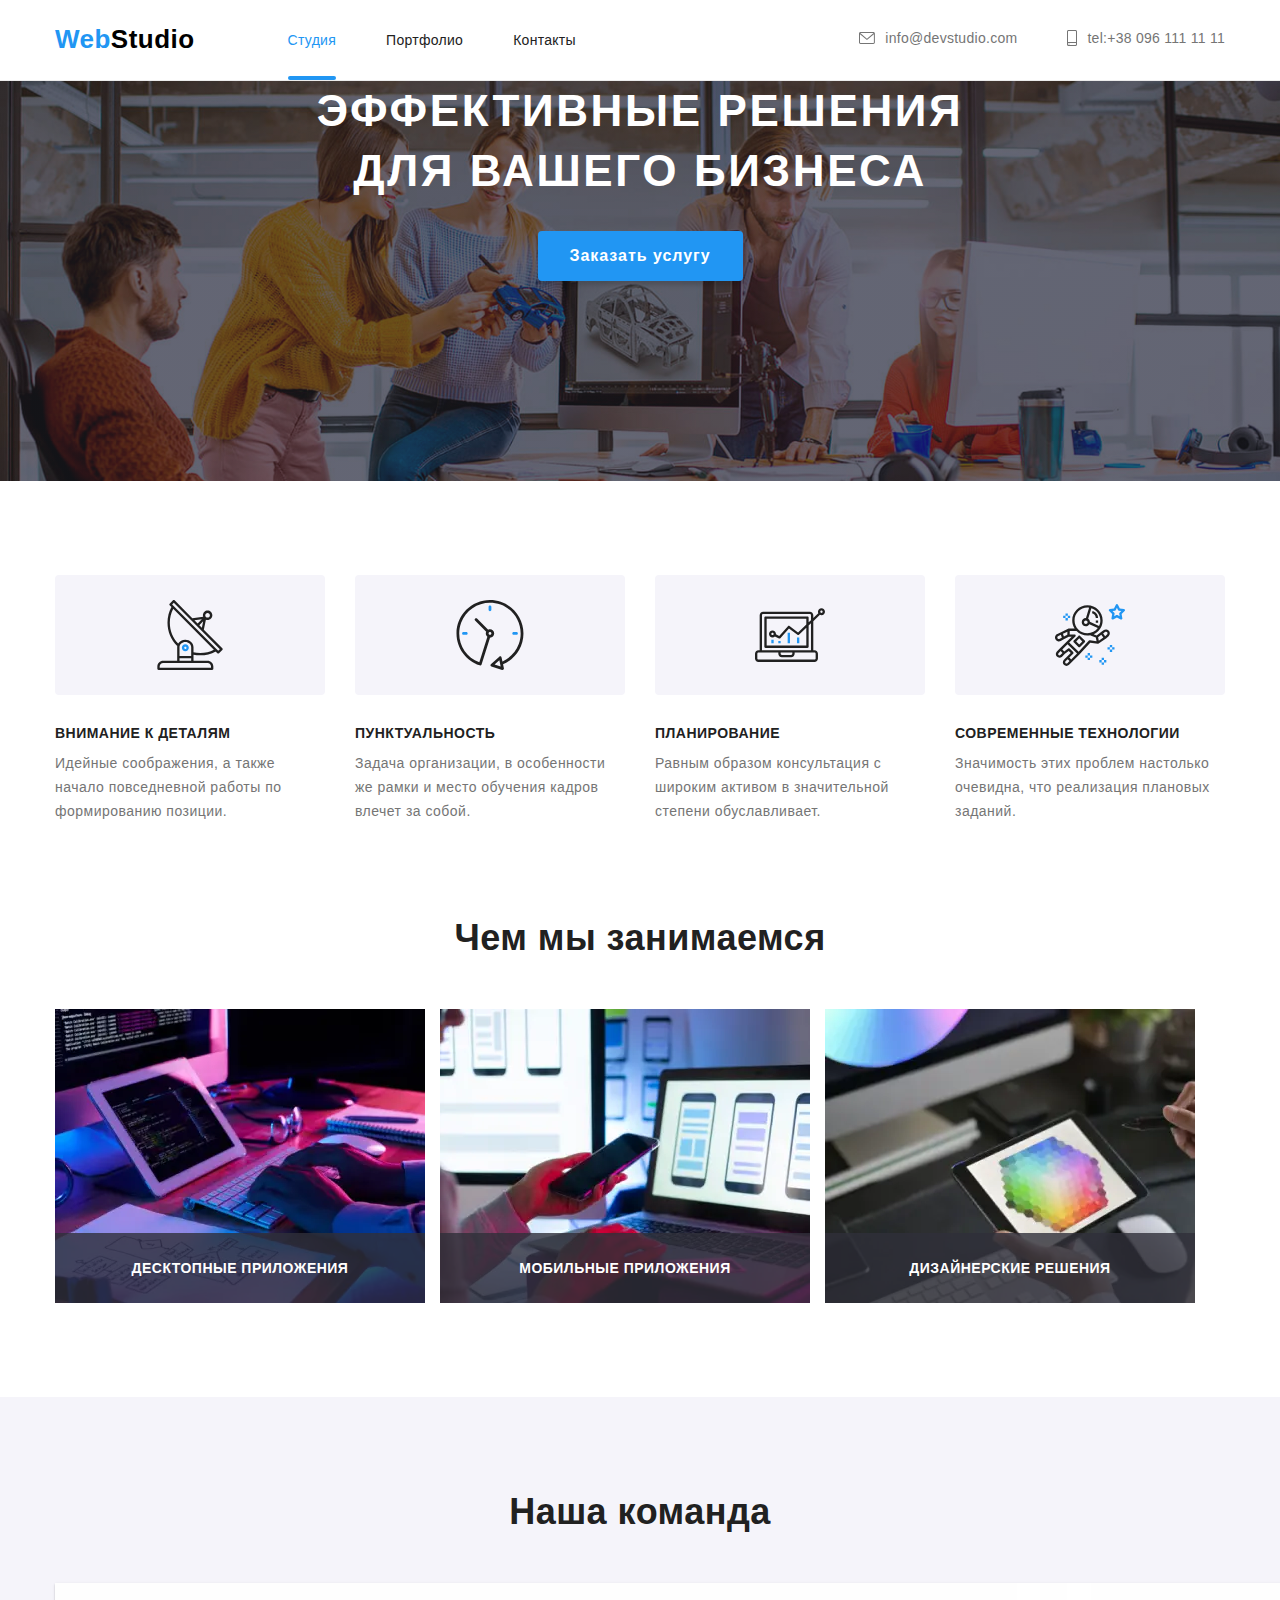
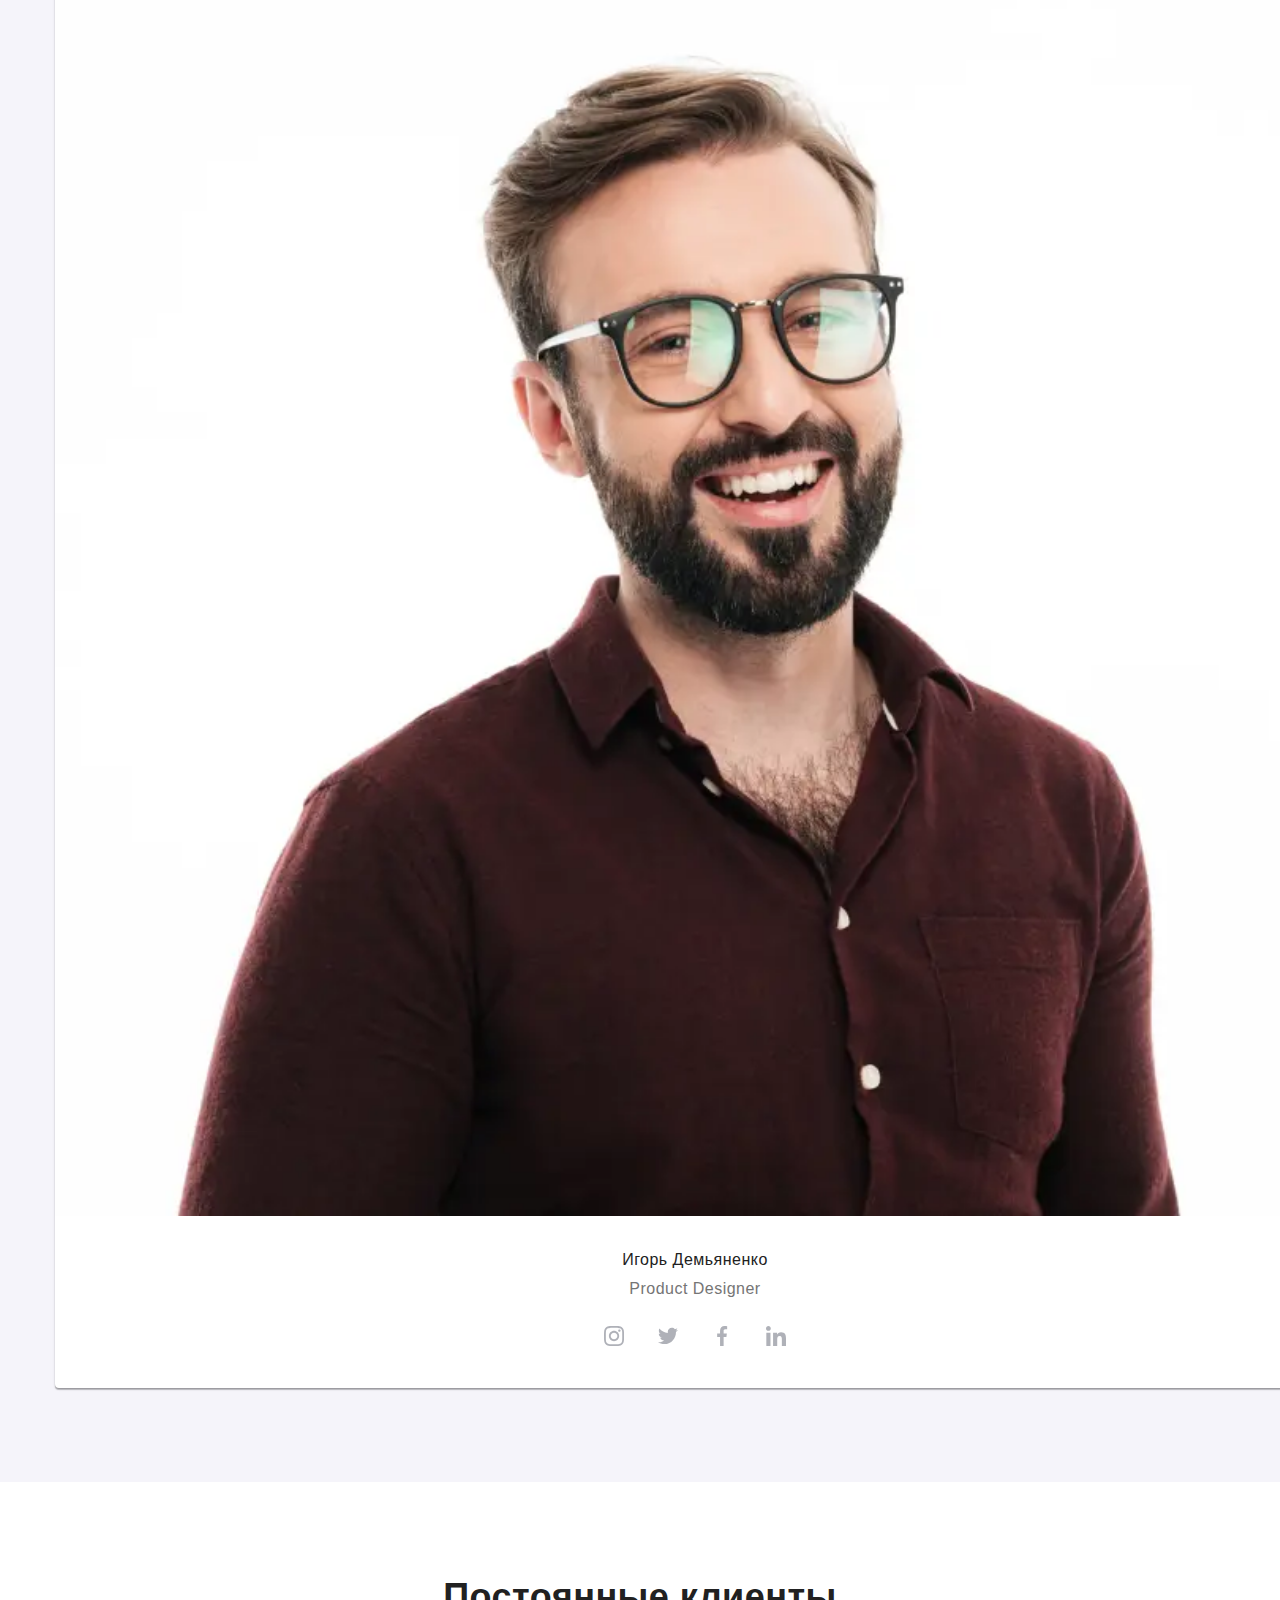
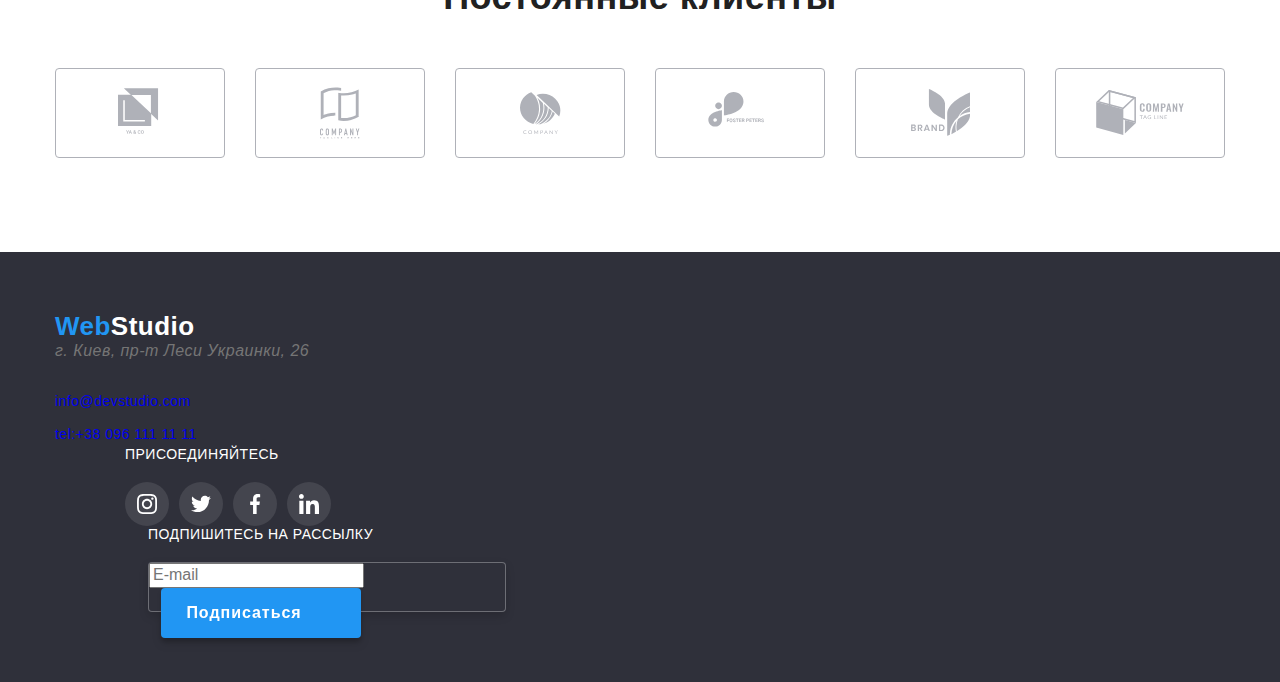
==== commit 6a4bfbbd: "адаптация картинок" ====
--- a/index.html
+++ b/index.html
@@ -223,7 +223,9 @@
                           width="370"
                           class="we-do__image"/>
                     </picture>
-                <p class="we-do__text">Десктопные приложения</p>
+                    <div class="we-do__overlay">
+                    <h3 class="we-do__text">Десктопные приложения</h3>
+                    </div>
                 </div>
             </li>
             <li class="we-do__item">
@@ -240,7 +242,9 @@
                         width="370"
                         class="we-do__image"/>
                     </picture>
-                <p class="we-do__text">Мобильные приложения</p>
+                    <div class="we-do__overlay">
+                        <h3 class="we-do__text">Мобильные приложения</h3>
+                    </div>
                 </div>
             </li>
             <li class="we-do__item">
@@ -257,8 +261,9 @@
                         width="370"
                         class="we-do__image"/>
                     </picture>
-                
-                <p class="we-do__text">Дизайнерские решения</p>
+                    <div class="we-do__overlay">
+                        <h3 class="we-do__text">Дизайнерские решения</h3>
+                    </div>
                 </div>
             </li>
         </ul>
@@ -272,10 +277,36 @@
         <ul class="comands__list">
             <li class="comands__item">
                 <div class="comands-card">
-                <img 
-                src="images/team_card1-min.jpg" 
-                alt="сотрудник №1 мужчина в очках и в рубашке"
-                width="270"/>
+                <picture>
+                <source srcset="./images/team-member1/member1-mobile/igor_m.webp 450w,
+                ./images/team-member1/member1-mobile/igor_m@2x.webp 900w,
+                ./images/team-member1/member1-mobile/igor_m@3x.webp 1350w" type="image/webp"
+                      media="(max-width: 767px)">
+                <source srcset="./images/team-member1/member1-mobile/igor_m.jpg 450w,
+                                ./images/team-member1/member1-mobile/igor_m@2x.jpg 900w,
+                                ./images/team-member1/member1-mobile/igor_m@3x.jpg 1350w" type="image/jpg"
+                      media="(max-width: 767px)">
+                <source srcset="./images/team-member1/member1-desktop/igor_d.webp 270w,
+                                ./images/team-member1/member1-desktop/igor_d@2x.webp 540w,
+                                ./images/team-member1/member1-desktop/igor_d@3x.webp 810w" type="image/webp"
+                    media="(min-width: 1200px)">
+                <source srcset="./images/team-member1/member1-desktop/igor_d.jpg 270w,
+                                ./images/team-member1/member1-desktop/igor_d@2x.jpg 540w,
+                                ./images/team-member1/member1-desktop/igor_d@3x.jpg 810w" type="image/jpg"
+                    media="(min-width: 1200px)">
+                <source srcset="./images/team-member1/member1-tablet/igor_t.webp 354w,
+                                ./images/team-member1/member1-tablet/igor_t@2x.webp 708w,
+                                ./images/team-member1/member1-tablet/igor_t@3x.webp 1062w" type="image/webp"
+                    media="(min-width: 768px)">
+                <img srcset="./images/team-member1/member1-tablet/igor_t.jpg 354w,
+                             ./images/team-member1/member1-tablet/igor_t@2x.jpg 708w,
+                             ./images/team-member1/member1-tablet/igor_t@3x.jpg 1062w"
+                     sizes="(min-width: 1200px) 25vw, (min-width: 768px) 50vw, 100vw)"
+                     src="./images/team-member1/member1-tablet/igor_t.jpg" 
+                     alt="сотрудник №1 мужчина в очках и в рубашке"
+                     class="comands-card__image" />
+                </picture>
+                   
                 <h3 class="comands-card__name">Игорь Демьяненко</h3>
                 <p class="comands-card__profession">Product Designer</p>
                 
@@ -323,10 +354,35 @@
             </li>
             <li class="comands__item">
                 <div class="comands-card">
-                <img 
-                src="images/team_card2-min.jpg" 
-                alt="сотрудник №2 женщина в очках и в пиджаке" 
-                width="270"/>
+                <picture>
+                    <source srcset="./images/team-member2/member2-mobile/olga_m.webp 450w,
+                                    ./images/team-member2/member2-mobile/olga_m@2x.webp 900w,
+                                    ./images/team-member2/member2-mobile/olga_m@3x.webp 1350w" type="image/webp"
+                        media="(max-width: 767px)">
+                    <source srcset="./images/team-member2/member2-mobile/olga_m.jpg 450w,
+                                    ./images/team-member2/member2-mobile/olga_m@2x.jpg 900w,
+                                    ./images/team-member2/member2-mobile/olga_m@3x.jpg 1350w" type="image/jpg"
+                        media="(max-width: 767px)">
+                    <source srcset="./images/team-member2/member2-desktop/olga_d.webp 270w,
+                                    ./images/team-member2/member2-desktop/olga_d@2x.webp 540w,
+                                    ./images/team-member2/member2-desktop/olga_d@3x.webp 810w" type="image/webp"
+                        media="(min-width: 1200px)">
+                    <source srcset="./images/team-member2/member2-desktop/olga_d.jpg 270w,
+                                    ./images/team-member2/member2-desktop/olga_d@2x.jpg 540w,
+                                    ./images/team-member2/member2-desktop/olga_d@3x.jpg 810w" type="image/jpg"
+                        media="(min-width: 1200px)">
+                    <source srcset="./images/team-member2/member2-tablet/olga_t.webp 354w,
+                                    ./images/team-member2/member2-tablet/olga_t@2x.webp 708w,
+                                    ./images/team-member2/member2-tablet/olga_t@3x.webp 1062w" type="image/webp"
+                        media="(min-width: 768px)">
+                    <img srcset="./images/team-member2/member2-tablet/olga_t.jpg 354w,
+                                 ./images/team-member2/member2-tablet/olga_t@2x.jpg 708w,
+                                 ./images/team-member2/member2-tablet/olga_t@3x.jpg 1062w"
+                        sizes="(min-width: 1200px) 25vw, (min-width: 768px) 50vw, 100vw)"
+                        src="./images/team-member2/member2-tablet/olga_t.jpg" alt="сотрудник №2 женщина в очках и в пиджаке"
+                        class="comands-card__image" />
+                </picture>
+                
                 <h3 class="comands-card__name">Ольга Репина</h3>
                 <p class="comands-card__profession">Frontend Developer</p>
 
@@ -372,10 +428,35 @@
             </li>
             <li class="comands__item">
                 <div class="comands-card">
-                <img 
-                src="images/team_card3-min.jpg" 
-                alt="сотрудник №3 мужчина в рубашке"
-                width="270"/>           
+                    <picture>
+                        <source srcset="./images/team-member3/member3-mobile/niko_m.webp 450w,
+                                        ./images/team-member3/member3-mobile/niko_m@2x.webp 900w,
+                                        ./images/team-member3/member3-mobile/niko_m@3x.webp 1350w" type="image/webp"
+                                media="(max-width: 767px)">
+                        <source srcset="./images/team-member3/member3-mobile/niko_m.jpg 450w,
+                                        ./images/team-member3/member3-mobile/niko_m@2x.jpg 900w,
+                                        ./images/team-member3/member3-mobile/niko_m@3x.jpg 1350w" type="image/jpg"
+                                media="(max-width: 767px)">
+                        <source srcset="./images/team-member3/member3-desktop/niko_d.webp 270w,
+                                        ./images/team-member3/member3-desktop/niko_d@2x.webp 540w,
+                                        ./images/team-member3/member3-desktop/niko_d@3x.webp 810w" type="image/webp"
+                                media="(min-width: 1200px)">
+                        <source srcset="./images/team-member3/member3-desktop/niko_d.jpg 270w,
+                                        ./images/team-member3/member3-desktop/niko_d@2x.jpg 540w,
+                                        ./images/team-member3/member3-desktop/niko_d@3x.jpg 810w" type="image/jpg"
+                                media="(min-width: 1200px)">
+                        <source srcset="./images/team-member3/member3-tablet/niko_t.webp 354w,
+                                        ./images/team-member3/member3-tablet/niko_t@2x.webp 708w,
+                                        ./images/team-member3/member3-tablet/niko_t@3x.webp 1062w" type="image/webp"
+                                media="(min-width: 768px)">
+                        <img srcset="./images/team-member3/member3-tablet/niko_t.jpg 354w,
+                                     ./images/team-member3/member3-tablet/niko_t@2x.jpg 708w,
+                                     ./images/team-member3/member3-tablet/niko_t@3x.jpg 1062w"
+                            sizes="(min-width: 1200px) 25vw, (min-width: 768px) 50vw, 100vw)"
+                            src="./images/team-member3/member3-tablet/niko_t.jpg" alt="сотрудник №3 мужчина в рубашке"
+                            class="comands-card__image" />
+                    </picture>
+          
                 <h3 class="comands-card__name">Николай Тарасов</h3>
                 <p class="comands-card__profession">Marketing</p>
 
@@ -421,9 +502,35 @@
             </li>
             <li class="comands__item">
                 <div class="comands-card">
-                <img src="images/team_card4-min.jpg" 
-                alt="сотрудник №4 мужчина в очках и в футболке"
-                width="270"/>
+                    <picture>
+                        <source srcset="./images/team-member4/member4-mobile/misha_m.webp 450w,
+                                        ./images/team-member4/member4-mobile/misha_m@2x.webp 900w,
+                                        ./images/team-member4/member4-mobile/misha_m@3x.webp 1350w" type="image/webp"
+                                media="(max-width: 767px)">
+                        <source srcset="./images/team-member4/member4-mobile/misha_m.jpg 450w,
+                                        ./images/team-member4/member4-mobile/misha_m@2x.jpg 900w,
+                                        ./images/team-member4/member4-mobile/misha_m@3x.jpg 1350w" type="image/jpg"
+                                media="(max-width: 767px)">
+                        <source srcset="./images/team-member4/member4-desktop/misha_d.webp 270w,
+                                        ./images/team-member4/member4-desktop/misha_d@2x.webp 540w,
+                                        ./images/team-member4/member4-desktop/misha_d@3x.webp 810w" type="image/webp"
+                                media="(min-width: 1200px)">
+                        <source srcset="./images/team-member4/member4-desktop/misha_d.jpg 270w,
+                                        ./images/team-member4/member4-desktop/misha_d@2x.jpg 540w,
+                                        ./images/team-member4/member4-desktop/misha_d@3x.jpg 810w" type="image/jpg"
+                                media="(min-width: 1200px)">
+                        <source srcset="./images/team-member4/member4-tablet/misha_t.webp 354w,
+                                        ./images/team-member4/member4-tablet/misha_t@2x.webp 708w,
+                                        ./images/team-member4/member4-tablet/misha_t@3x.webp 1062w" type="image/webp"
+                                media="(min-width: 768px)">
+                        <img srcset="./images/team-member4/member4-tablet/misha_t.jpg 354w,
+                                     ./images/team-member4/member4-tablet/misha_t@2x.jpg 708w,
+                                     ./images/team-member4/member4-tablet/misha_t@3x.jpg 1062w"
+                            sizes="(min-width: 1200px) 25vw, (min-width: 768px) 50vw, 100vw)"
+                            src="./images/team-member4/member4-tablet/misha_t.jpg" alt="сотрудник №4 мужчина в очках и в футболке"
+                            class="comands-card__image" />
+                    </picture>
+
                 <h3 class="comands-card__name">Михаил Ермаков</h3>
                 <p class="comands-card__profession">UI Designer</p>
 
@@ -533,26 +640,23 @@
 
 <footer class="block-foot">
 <div class="container">
-    <div class="block-foot__general">
-    <div class="block-foot__general1">
+    <div class="block-foot__tab">
+    
+        <div class="footer-address">
+        <a class="logo" href="index.html">Web<span class="logo__footer">Studio</span></a>
+        <address class="footer-address__address"> г. Киев, пр-т Леси Украинки, 26 </address>
         <div class="footer-contacts">
-        <a class="logo" href="index.html">Web<span class="logo__footer">Studio</span></a>
         <ul class="footer-contacts__list">
-            <li>
-            <address class="footer-contacts__address"> г. Киев, пр-т Леси Украинки, 26 </address>
-            </li>
-            <li> <a class="footer-contacts__item" href="mailto:info@devstudio.com"> info@devstudio.com </a> </li>
-            <li> <a class="footer-contacts__item" href="tel:+380961111111"> tel:+38 096 111 11 11 </a> </li>
+            <li class="footer-contacts__item"> <a class="footer-contacts__link" href="mailto:info@devstudio.com"> info@devstudio.com </a> </li>
+            <li class="footer-contacts__item"> <a class="footer-contacts__link" href="tel:+380961111111"> tel:+38 096 111 11 11 </a> </li>
         </ul>
         </div>
-    </div>
+        </div>
    
     <!--добавление блока соц. сети-->
 
 
     <div class="block-foot__general2">
-    
-        
         <h2 class="block-foot__title">Присоединяйтесь</h2>
         
         <ul class="block-foot__list">
@@ -590,14 +694,14 @@
         </ul>
     
     </div>
-  
+    </div>
     <!--Добавление блока Подпишитесь на рассылку-->
 
     <div class="block-foot__general3">
         <h2 class="block-foot__title">Подпишитесь на рассылку</h2>
-        <form>
+        <form class="block-foot__form">
             <label for="mail">
-                <input class="block-foot__form" type="email" name="email" placeholder="E-mail"/>
+                <input class="block-foot__input" type="email" name="email" placeholder="E-mail"/>
             </label>
             <button class="foot-btn" type="button">Подписаться</button>
         </form>
@@ -605,7 +709,6 @@
     </div>
 
 
-    </div>
 </div>
 </footer>
 <script src="./js/modal.js"></script>
--- a/css/main.min.css
+++ b/css/main.min.css
@@ -3,5 +3,5 @@
  Consolas,  'Liberation Mono',  Menlo,- monospace;font-size:1em}small{font-size:80%}sub,sup{font-size:75%;line-height:0;position:relative;vertical-align:baseline}sub{bottom:-0.25em}sup{top:-0.5em}table{text-indent:0;border-color:inherit}button,input,optgroup,select,textarea{font-family:inherit;font-size:100%;line-height:1.15;margin:0}button,select{text-transform:none}button,[type='button'],[type='reset'],[type='submit']{-webkit-appearance:button}::-moz-focus-inner{border-style:none;padding:0}:-moz-focusring{outline:1px dotted ButtonText}:-moz-ui-invalid{box-shadow:none}legend{padding:0}progress{vertical-align:baseline}::-webkit-inner-spin-button,::-webkit-outer-spin-button{height:auto}[type='search']{-webkit-appearance:textfield;outline-offset:-2px}::-webkit-search-decoration{-webkit-appearance:none}::-webkit-file-upload-button{-webkit-appearance:button;font:inherit}summary{display:list-item}@font-face{font-family:'Roboto';font-style:normal;font-weight:400;src:url("../fonts/roboto-v20-latin_cyrillic-ext_cyrillic-regular.eot");src:local(""),url("../fonts/roboto-v20-latin_cyrillic-ext_cyrillic-regular.eot?#iefix") format("embedded-opentype"),url("../fonts/roboto-v20-latin_cyrillic-ext_cyrillic-regular.woff2") format("woff2"),url("../fonts/roboto-v20-latin_cyrillic-ext_cyrillic-regular.woff") format("woff"),url("../fonts/roboto-v20-latin_cyrillic-ext_cyrillic-regular.ttf") format("truetype"),url("../fonts/roboto-v20-latin_cyrillic-ext_cyrillic-regular.svg#Roboto") format("svg")}@font-face{font-family:'Roboto';font-style:normal;font-weight:500;src:url("../fonts/roboto-v20-latin_cyrillic-ext_cyrillic-500.eot");src:local(""),url("../fonts/roboto-v20-latin_cyrillic-ext_cyrillic-500.eot?#iefix") format("embedded-opentype"),url("../fonts/roboto-v20-latin_cyrillic-ext_cyrillic-500.woff2") format("woff2"),url("../fonts/roboto-v20-latin_cyrillic-ext_cyrillic-500.woff") format("woff"),url("../fonts/roboto-v20-latin_cyrillic-ext_cyrillic-500.ttf") format("truetype"),url("../fonts/roboto-v20-latin_cyrillic-ext_cyrillic-500.svg#Roboto") format("svg")}@font-face{font-family:'Roboto';font-style:normal;font-weight:700;src:url("../fonts/roboto-v20-latin_cyrillic-ext_cyrillic-700.eot");src:local(""),url("../fonts/roboto-v20-latin_cyrillic-ext_cyrillic-700.eot?#iefix") format("embedded-opentype"),url("../fonts/roboto-v20-latin_cyrillic-ext_cyrillic-700.woff2") format("woff2"),url("../fonts/roboto-v20-latin_cyrillic-ext_cyrillic-700.woff") format("woff"),url("../fonts/roboto-v20-latin_cyrillic-ext_cyrillic-700.ttf") format("truetype"),url("../fonts/roboto-v20-latin_cyrillic-ext_cyrillic-700.svg#Roboto") format("svg")}@font-face{font-family:'Roboto';font-style:normal;font-weight:900;src:url("../fonts/roboto-v20-latin_cyrillic-ext_cyrillic-900.eot");src:local(""),url("../fonts/roboto-v20-latin_cyrillic-ext_cyrillic-900.eot?#iefix") format("embedded-opentype"),url("../fonts/roboto-v20-latin_cyrillic-ext_cyrillic-900.woff2") format("woff2"),url("../fonts/roboto-v20-latin_cyrillic-ext_cyrillic-900.woff") format("woff"),url("../fonts/roboto-v20-latin_cyrillic-ext_cyrillic-900.ttf") format("truetype"),url("../fonts/roboto-v20-latin_cyrillic-ext_cyrillic-900.svg#Roboto") format("svg")}@font-face{font-family:'Raleway';font-style:normal;font-weight:400;src:url("../fonts/raleway-v19-latin_cyrillic-regular.eot");src:local(""),url("../fonts/raleway-v19-latin_cyrillic-regular.eot?#iefix") format("embedded-opentype"),url("../fonts/raleway-v19-latin_cyrillic-regular.woff2") format("woff2"),url("../fonts/raleway-v19-latin_cyrillic-regular.woff") format("woff"),url("../fonts/raleway-v19-latin_cyrillic-regular.ttf") format("truetype"),url("../fonts/raleway-v19-latin_cyrillic-regular.svg#Raleway") format("svg")}@font-face{font-family:'Raleway';font-style:normal;font-weight:700;src:url("../fonts/raleway-v19-latin_cyrillic-700.eot");src:local(""),url("../fonts/raleway-v19-latin_cyrillic-700.eot?#iefix") format("embedded-opentype"),url("../fonts/raleway-v19-latin_cyrillic-700.woff2") format("woff2"),url("../fonts/raleway-v19-latin_cyrillic-700.woff") format("woff"),url("../fonts/raleway-v19-latin_cyrillic-700.ttf") format("truetype"),url("../fonts/raleway-v19-latin_cyrillic-700.svg#Raleway") format("svg")}.block-foot__list .block-foot__link,.clients .clients__link,.comands__list,.team-link__list,.team-link__list .team-link__link,.main-nav,.nav,.ground-of-icons,.we-do__block .we-do__list{display:-webkit-box;display:-ms-flexbox;display:flex;-webkit-box-align:center;-ms-flex-align:center;align-items:center}.block-foot__list,.clients__list,.comands__list,.our-pluses__list,.portfolio__section .studio-projects__list,.we-do__block .we-do__list{margin:0;padding:0}body,.block-foot__form::-webkit-input-placeholder,.form__area::-webkit-input-placeholder{font-family:Roboto,sans-serif;font-style:normal;font-weight:normal}body,.block-foot__form:-ms-input-placeholder,.form__area:-ms-input-placeholder{font-family:Roboto,sans-serif;font-style:normal;font-weight:normal}body,.block-foot__form::-ms-input-placeholder,.form__area::-ms-input-placeholder{font-family:Roboto,sans-serif;font-style:normal;font-weight:normal}body,.block-foot__form::placeholder,.form__area::placeholder{font-family:Roboto,sans-serif;font-style:normal;font-weight:normal}.foot-btn,.btn-send{width:200px;height:50px;border-radius:4px;letter-spacing:0.06em;font-size:16px;line-height:30px}.block-foot__list .block-foot__img,.team-link__list .team-link__img{width:20px;height:20px}.clients__title,.comands__title,.we-do__block .we-do__title{font-weight:bold;font-size:36px;line-height:42px;text-align:center;color:#212121;margin:0;padding-bottom:50px}.block-foot__general2 .block-foot__title,.block-foot__general3 .block-foot__title{font-weight:normal;font-size:14px;line-height:16px;text-transform:uppercase;color:#fff;margin:0;padding-bottom:20px}.mobile-site-menu__link,.mobile-contacts__tel,.mobile-contacts__mail,.mobile-social__link{font-family:Roboto,sans-serif;font-style:normal;font-weight:500}body{background-color:#fff;color:#757575;letter-spacing:.03em;margin:0}.container{width:1200px;margin-left:auto;margin-right:auto;padding:0 15px;-webkit-box-sizing:border-box;box-sizing:border-box}.visually-hidden{position:absolute;clip:rect(0 0 0 0);width:1px;height:1px;margin:-1px}ul,a{list-style:none;text-decoration:none}header{border-bottom:1px solid #ececec}li{margin:0}img{display:blok;max-width:100%;height:auto}.backdrop{position:fixed;top:0;left:0;width:100%;height:100%;background-color:rgba(0,0,0,0.2);opacity:1;z-index:1}.backdrop.is-hidden{opacity:0;pointer-events:none}.backdrop__modal{position:absolute;top:50%;left:50%;-webkit-transform:translate(-50%, -50%);transform:translate(-50%, -50%);margin:auto;padding:auto;width:528px;height:581px;background-color:#fff}@media screen and (min-width: 480px){.backdrop__modal{position:absolute;right:0;left:0;margin:auto;max-width:450px;width:100%}}@media screen and (min-width: 1200px){.backdrop__modal{max-width:528px;width:100%}}.block-foot{background-color:#2f303a;padding-top:60px;padding-bottom:60px}.block-foot__general{display:-webkit-box;display:-ms-flexbox;display:flex;-webkit-box-pack:justify;-ms-flex-pack:justify;justify-content:space-between}.footer-contacts__list{margin:0;padding:20px 0 0}.footer-contacts__list .footer-contacts__address{font-style:normal;font-size:14px;line-height:24px;color:#fff;padding-bottom:9px}.footer-contacts__list .footer-contacts__item{font-size:14px;line-height:24px;color:rgba(255,255,255,0.6);padding-top:9px}.block-foot__general2{display:inline-block;margin-left:70px;-ms-flex-wrap:wrap;flex-wrap:wrap}.block-foot__list{display:-webkit-inline-box;display:-ms-inline-flexbox;display:inline-flex;-ms-flex-wrap:wrap;flex-wrap:wrap}.block-foot__list .block-foot__item:not(:last-child){margin-right:10px}.block-foot__list .block-foot__link{-webkit-box-pack:center;-ms-flex-pack:center;justify-content:center;height:44px;width:44px;border-radius:50%;background-color:rgba(255,255,255,0.1);-webkit-transition:-webkit-transform 250ms cubic-bezier(0.4, 0, 0.2, 1);transition:-webkit-transform 250ms cubic-bezier(0.4, 0, 0.2, 1);transition:transform 250ms cubic-bezier(0.4, 0, 0.2, 1);transition:transform 250ms cubic-bezier(0.4, 0, 0.2, 1), -webkit-transform 250ms cubic-bezier(0.4, 0, 0.2, 1);-webkit-transition-property:background-color;transition-property:background-color}.block-foot__list .block-foot__link:focus,.block-foot__list .block-foot__link:hover{background-color:#2196f3}.block-foot__list .block-foot__img{fill:#fff}.block-foot__general3{display:inline-block;margin-left:93px}.block-foot__form{width:358px;height:50px;border:1px solid rgba(255,255,255,0.3);-webkit-box-sizing:border-box;box-sizing:border-box;-webkit-filter:drop-shadow(0px 4px 4px rgba(0,0,0,0.15));filter:drop-shadow(0px 4px 4px rgba(0,0,0,0.15));border-radius:4px;background-color:#2f303a;color:rgba(255,255,255,0.3)}.block-foot__form::-webkit-input-placeholder{width:47px;height:20px;padding-top:15px;padding-left:16px;font-size:16px;line-height:20px;color:rgba(255,255,255,0.6)}.block-foot__form:-ms-input-placeholder{width:47px;height:20px;padding-top:15px;padding-left:16px;font-size:16px;line-height:20px;color:rgba(255,255,255,0.6)}.block-foot__form::-ms-input-placeholder{width:47px;height:20px;padding-top:15px;padding-left:16px;font-size:16px;line-height:20px;color:rgba(255,255,255,0.6)}.block-foot__form::placeholder{width:47px;height:20px;padding-top:15px;padding-left:16px;font-size:16px;line-height:20px;color:rgba(255,255,255,0.6)}.foot-btn{display:-webkit-inline-box;display:-ms-inline-flexbox;display:inline-flex;-webkit-box-align:center;-ms-flex-align:center;align-items:center;-webkit-box-pack:center;-ms-flex-pack:center;justify-content:center;background:#2196f3;-webkit-box-shadow:0px 4px 4px rgba(0,0,0,0.15);box-shadow:0px 4px 4px rgba(0,0,0,0.15);border:none;margin-left:12px;font-weight:bold;text-align:center;color:#fff}.foot-btn::after{content:"";width:24px;height:24px;margin-left:10px;background-image:url("../images/icon-send.svg");background-size:contain}.btn-close{float:right;padding:0;background-color:#fff;border:none;-webkit-transition:-webkit-transform 250ms cubic-bezier(0.4, 0, 0.2, 1);transition:-webkit-transform 250ms cubic-bezier(0.4, 0, 0.2, 1);transition:transform 250ms cubic-bezier(0.4, 0, 0.2, 1);transition:transform 250ms cubic-bezier(0.4, 0, 0.2, 1), -webkit-transform 250ms cubic-bezier(0.4, 0, 0.2, 1);-webkit-transition-property:fill;transition-property:fill}.btn-close .close-icon{margin-top:8px;margin-right:8px;background:#fff}.btn-close:focus,.btn-close:hover{fill:#2196f3;cursor:pointer}.btn-selection{display:-webkit-box;display:-ms-flexbox;display:flex;-webkit-box-pack:center;-ms-flex-pack:center;justify-content:center;margin:0 0 50px 0;padding:0;border-radius:4px}.btn-selection .btn-choice{font-family:Roboto,sans-serif;font-weight:500;font-size:16px;line-height:26px;display:inline-block;font-style:normal;text-align:center;color:#212121;background-color:#f5f4fa;cursor:pointer;border:0;outline:none;padding:6px 22px;border-radius:4px;-webkit-transition:-webkit-transform 250ms cubic-bezier(0.4, 0, 0.2, 1);transition:-webkit-transform 250ms cubic-bezier(0.4, 0, 0.2, 1);transition:transform 250ms cubic-bezier(0.4, 0, 0.2, 1);transition:transform 250ms cubic-bezier(0.4, 0, 0.2, 1), -webkit-transform 250ms cubic-bezier(0.4, 0, 0.2, 1);-webkit-transition-property:background-color, color, -webkit-box-shadow;transition-property:background-color, color, -webkit-box-shadow;transition-property:background-color, color, box-shadow;transition-property:background-color, color, box-shadow, -webkit-box-shadow}.btn-selection .btn-choice:hover,.btn-selection .btn-choice:focus{color:#fff;background-color:#2196f3;-webkit-transition:-webkit-transform 250ms cubic-bezier(0.4, 0, 0.2, 1);transition:-webkit-transform 250ms cubic-bezier(0.4, 0, 0.2, 1);transition:transform 250ms cubic-bezier(0.4, 0, 0.2, 1);transition:transform 250ms cubic-bezier(0.4, 0, 0.2, 1), -webkit-transform 250ms cubic-bezier(0.4, 0, 0.2, 1)}.btn-selection .btn-selection__item:not(:last-child){margin-right:8px}.btn{display:inline-block;padding:10px 32px;min-width:200px;min-height:50px;font-weight:bold;font-size:16px;line-height:30px;letter-spacing:0.06em;text-align:center;background-color:#2196f3;color:#fff;cursor:pointer;border-style:none;outline:none;-webkit-box-shadow:0px 4px 4px rgba(0,0,0,0.15);box-shadow:0px 4px 4px rgba(0,0,0,0.15);border-radius:4px}.clients{padding-top:94px;padding-bottom:94px}.clients__list{display:-webkit-box;display:-ms-flexbox;display:flex;-webkit-box-pack:center;-ms-flex-pack:center;justify-content:center}.clients .clients__type:not(:last-child){margin-right:30px}.clients .clients__link{-webkit-box-pack:center;-ms-flex-pack:center;justify-content:center;width:170px;height:90px;border:1px solid #afb1b8;border-radius:4px;color:#afb1b8;-webkit-transition:-webkit-transform 250ms cubic-bezier(0.4, 0, 0.2, 1);transition:-webkit-transform 250ms cubic-bezier(0.4, 0, 0.2, 1);transition:transform 250ms cubic-bezier(0.4, 0, 0.2, 1);transition:transform 250ms cubic-bezier(0.4, 0, 0.2, 1), -webkit-transform 250ms cubic-bezier(0.4, 0, 0.2, 1);-webkit-transition-property:background-color;transition-property:background-color}.clients .clients__link:focus,.clients .clients__link:hover{color:#2196f3;border-color:#2196f3}.clients .clients__icon{fill:currentColor}.comands{display:-webkit-box;display:-ms-flexbox;display:flex;background-color:#f5f4fa;padding:94px 0}.comands .comands__list .comands__item:not(:last-child){margin-right:30px}.comands-card{background:#fff;-webkit-box-shadow:0px 1px 3px rgba(0,0,0,0.12),0px 1px 1px rgba(0,0,0,0.14),0px 2px 1px rgba(0,0,0,0.2);box-shadow:0px 1px 3px rgba(0,0,0,0.12),0px 1px 1px rgba(0,0,0,0.14),0px 2px 1px rgba(0,0,0,0.2);border-radius:0px 0px 4px 4px}.comands-card__name{font-weight:500;font-size:16px;line-height:19px;color:#212121;text-align:center;padding-top:30px;margin:0}.comands-card__profession{font-size:16px;line-height:19px;color:#757575;text-align:center;padding:10px 0 16px;margin:0}.team-link__list{-webkit-box-pack:center;-ms-flex-pack:center;justify-content:center;margin:0;padding:0 0 30px}.team-link__list .team-link__link{-webkit-box-pack:center;-ms-flex-pack:center;justify-content:center;width:44px;height:44px;background-color:#fff;-webkit-transition:-webkit-transform 250ms cubic-bezier(0.4, 0, 0.2, 1);transition:-webkit-transform 250ms cubic-bezier(0.4, 0, 0.2, 1);transition:transform 250ms cubic-bezier(0.4, 0, 0.2, 1);transition:transform 250ms cubic-bezier(0.4, 0, 0.2, 1), -webkit-transform 250ms cubic-bezier(0.4, 0, 0.2, 1)}.team-link__list .team-link__link:hover,.team-link__list .team-link__link:focus{background-color:#2196f3;border-radius:50%;-webkit-transition:-webkit-transform 250ms cubic-bezier(0.4, 0, 0.2, 1);transition:-webkit-transform 250ms cubic-bezier(0.4, 0, 0.2, 1);transition:transform 250ms cubic-bezier(0.4, 0, 0.2, 1);transition:transform 250ms cubic-bezier(0.4, 0, 0.2, 1), -webkit-transform 250ms cubic-bezier(0.4, 0, 0.2, 1);-webkit-transition-property:background-color;transition-property:background-color}.team-link__list .team-link__img{fill:#afb1b8;-webkit-transition:-webkit-transform 250ms cubic-bezier(0.4, 0, 0.2, 1);transition:-webkit-transform 250ms cubic-bezier(0.4, 0, 0.2, 1);transition:transform 250ms cubic-bezier(0.4, 0, 0.2, 1);transition:transform 250ms cubic-bezier(0.4, 0, 0.2, 1), -webkit-transform 250ms cubic-bezier(0.4, 0, 0.2, 1);-webkit-transition-property:background-color;transition-property:background-color}.team-link__list .team-link__link:hover .team-link__img,.team-link__list .team-link__link:focus .team-link__img{fill:#fff}.team-link__list .team-link__item:not(:last-child){margin-right:10px}.contacts__list{display:-webkit-box;display:-ms-flexbox;display:flex;margin-left:auto;margin-top:0;margin-bottom:0}@media screen and (max-width: 767px){.contacts__list{display:none}}.contacts__list .contacts__link{display:-webkit-inline-box;display:-ms-inline-flexbox;display:inline-flex;-webkit-box-pack:center;-ms-flex-pack:center;justify-content:center;-webkit-box-align:center;-ms-flex-align:center;align-items:center;-webkit-transition:-webkit-transform 250ms cubic-bezier(0.4, 0, 0.2, 1);transition:-webkit-transform 250ms cubic-bezier(0.4, 0, 0.2, 1);transition:transform 250ms cubic-bezier(0.4, 0, 0.2, 1);transition:transform 250ms cubic-bezier(0.4, 0, 0.2, 1), -webkit-transform 250ms cubic-bezier(0.4, 0, 0.2, 1);-webkit-transition-property:background-color;transition-property:background-color}.contacts__list .contacts__icon{padding:0;margin-right:10px;fill:currentColor}.contacts__list .contacts__link{color:#757575;font-weight:500;font-size:14px;line-height:16px;letter-spacing:0.02em;-webkit-transition:-webkit-transform 250ms cubic-bezier(0.4, 0, 0.2, 1);transition:-webkit-transform 250ms cubic-bezier(0.4, 0, 0.2, 1);transition:transform 250ms cubic-bezier(0.4, 0, 0.2, 1);transition:transform 250ms cubic-bezier(0.4, 0, 0.2, 1), -webkit-transform 250ms cubic-bezier(0.4, 0, 0.2, 1);-webkit-transition-property:background-color;transition-property:background-color}.contacts__list .contacts__item+.contacts__item{margin-left:50px}.contacts__list .contacts__link:hover,.contacts__list .contacts__link:focus{color:#2196f3}.form__title{width:448px;height:23px;font-weight:bold;font-size:20px;line-height:23px;text-align:center;color:#212121;margin:40px 40px 12px;padding:0}.form__field{display:inline-block;position:relative;padding:0;margin:0px 40px 10px;-webkit-transition:-webkit-transform 250ms cubic-bezier(0.4, 0, 0.2, 1);transition:-webkit-transform 250ms cubic-bezier(0.4, 0, 0.2, 1);transition:transform 250ms cubic-bezier(0.4, 0, 0.2, 1);transition:transform 250ms cubic-bezier(0.4, 0, 0.2, 1), -webkit-transform 250ms cubic-bezier(0.4, 0, 0.2, 1)}.form__label{display:block}.form__input{width:448px;height:40px;border:1px solid rgba(33,33,33,0.2);-webkit-box-sizing:border-box;box-sizing:border-box;border-radius:4px;-webkit-transition:-webkit-transform 250ms cubic-bezier(0.4, 0, 0.2, 1);transition:-webkit-transform 250ms cubic-bezier(0.4, 0, 0.2, 1);transition:transform 250ms cubic-bezier(0.4, 0, 0.2, 1);transition:transform 250ms cubic-bezier(0.4, 0, 0.2, 1), -webkit-transform 250ms cubic-bezier(0.4, 0, 0.2, 1);-webkit-transition-property:border;transition-property:border;padding-left:42px}.form__input:focus,.form__input:hover{border:1px solid #2196f3;outline:none}.form__input:focus+.form__icon,.form__input:hover+.form__icon,.form__icon:focus,.form__icon:hover{fill:#2196f3}.form__svg{position:relative}.form__icon{display:inline-block;position:absolute;top:50%;left:12px;-webkit-transform:translateY(-50% 50%);transform:translateY(-50% 50%);-webkit-transition:-webkit-transform 250ms cubic-bezier(0.4, 0, 0.2, 1);transition:-webkit-transform 250ms cubic-bezier(0.4, 0, 0.2, 1);transition:transform 250ms cubic-bezier(0.4, 0, 0.2, 1);transition:transform 250ms cubic-bezier(0.4, 0, 0.2, 1), -webkit-transform 250ms cubic-bezier(0.4, 0, 0.2, 1);-webkit-transition-property:fill;transition-property:fill}.text-label{width:25px;height:14px;font-size:12px;line-height:14px;letter-spacing:0.01em;color:#757575;float:left;padding-bottom:4px}.form__area{width:448px;height:120px;border:1px solid rgba(33,33,33,0.2);-webkit-box-sizing:border-box;box-sizing:border-box;border-radius:4px;resize:none;-webkit-transition:-webkit-transform 250ms cubic-bezier(0.4, 0, 0.2, 1);transition:-webkit-transform 250ms cubic-bezier(0.4, 0, 0.2, 1);transition:transform 250ms cubic-bezier(0.4, 0, 0.2, 1);transition:transform 250ms cubic-bezier(0.4, 0, 0.2, 1), -webkit-transform 250ms cubic-bezier(0.4, 0, 0.2, 1);-webkit-transition-property:border;transition-property:border}.form__area:hover,.form__area:focus{border:1px solid #2196f3;outline:none}.form__area::-webkit-input-placeholder{width:416px;height:96px;padding-top:12px;padding-left:16px;font-size:12px;line-height:14px;letter-spacing:0.01em;color:rgba(117,117,117,0.5)}.form__area:-ms-input-placeholder{width:416px;height:96px;padding-top:12px;padding-left:16px;font-size:12px;line-height:14px;letter-spacing:0.01em;color:rgba(117,117,117,0.5)}.form__area::-ms-input-placeholder{width:416px;height:96px;padding-top:12px;padding-left:16px;font-size:12px;line-height:14px;letter-spacing:0.01em;color:rgba(117,117,117,0.5)}.form__area::placeholder{width:416px;height:96px;padding-top:12px;padding-left:16px;font-size:12px;line-height:14px;letter-spacing:0.01em;color:rgba(117,117,117,0.5)}.checkbox-form{position:relative;margin-top:20px;margin-bottom:30px}.check-label{display:inline-block;font-size:14px;line-height:24px;color:#757575;margin-left:18px}.link-agree{font-size:14px;line-height:24px;-webkit-text-decoration-line:underline;text-decoration-line:underline;color:#2196f3}.check-icon{display:inline-block;width:16px;height:15px;border:2px solid #212121;border-radius:2px;position:absolute;left:0px;top:50%;-webkit-transform:translateY(-50%);transform:translateY(-50%);margin-left:44px;cursor:pointer}.old-checkbox:checked+.check-icon{border:2px solid #2196f3;background-color:#2196f3;background-image:url("../images/icon-check.svg");background-size:contain;background-repeat:no-repeat;background-origin:border-box}.old-checkbox:checked ~ .form-field{-webkit-transform:translateX(20px);transform:translateX(20px)}.btn-send{margin-bottom:40px;font-weight:bold;color:#fff;background:#2196f3;-webkit-box-shadow:0px 4px 4px rgba(0,0,0,0.15);box-shadow:0px 4px 4px rgba(0,0,0,0.15);border:none;-webkit-transition:-webkit-transform 250ms cubic-bezier(0.4, 0, 0.2, 1);transition:-webkit-transform 250ms cubic-bezier(0.4, 0, 0.2, 1);transition:transform 250ms cubic-bezier(0.4, 0, 0.2, 1);transition:transform 250ms cubic-bezier(0.4, 0, 0.2, 1), -webkit-transform 250ms cubic-bezier(0.4, 0, 0.2, 1);-webkit-transition-property:cursor;transition-property:cursor}.btn-send:focus,.btn-send:hover{cursor:pointer}.hero__section{text-align:center;padding-top:0;padding-bottom:0}.overlay{height:400px;max-width:480px;margin-left:auto;margin-right:auto;background-image:-webkit-gradient(linear, left top, right top, from(rgba(47,48,58,0.4)), to(rgba(47,48,58,0.4))),url("../images/ovarlay/hero_m@1x480.jpg");background-image:linear-gradient(to right, rgba(47,48,58,0.4), rgba(47,48,58,0.4)),url("../images/ovarlay/hero_m@1x480.jpg");background-repeat:no-repeat;background-size:cover;background-color:#c4c4c4}@media screen and (min-device-pixel-ratio: 2), screen and (-webkit-min-device-pixel-ratio: 2), screen and (min-resolution: 192dpi), screen and (min-resolution: 2dppx){.overlay{background-image:-webkit-gradient(linear, left top, right top, from(rgba(47,48,58,0.4)), to(rgba(47,48,58,0.4))),url("../images/ovarlay/hero_m@2x960.jpg");background-image:linear-gradient(to right, rgba(47,48,58,0.4), rgba(47,48,58,0.4)),url("../images/ovarlay/hero_m@2x960.jpg")}}@media screen and (min-device-pixel-ratio: 3), screen and (-webkit-min-device-pixel-ratio: 3), screen and (min-resolution: 288dpi), screen and (min-resolution: 3dppx){.overlay{background-image:-webkit-gradient(linear, left top, right top, from(rgba(47,48,58,0.4)), to(rgba(47,48,58,0.4))),url("../images/ovarlay/hero_m@3x1440.jpg");background-image:linear-gradient(to right, rgba(47,48,58,0.4), rgba(47,48,58,0.4)),url("../images/ovarlay/hero_m@3x1440.jpg")}}@media screen and (min-width: 481px){.overlay{background-image:-webkit-gradient(linear, left top, right top, from(rgba(47,48,58,0.4)), to(rgba(47,48,58,0.4))),url("../images/ovarlay/hero_t@1x768.jpg");background-image:linear-gradient(to right, rgba(47,48,58,0.4), rgba(47,48,58,0.4)),url("../images/ovarlay/hero_t@1x768.jpg")}}@media screen and (min-width: 481px) and (min-device-pixel-ratio: 2), screen and (min-width: 481px) and (-webkit-min-device-pixel-ratio: 2), screen and (min-width: 481px) and (min-resolution: 192dpi), screen and (min-width: 481px) and (min-resolution: 2dppx){.overlay{background-image:-webkit-gradient(linear, left top, right top, from(rgba(47,48,58,0.4)), to(rgba(47,48,58,0.4))),url("../images/ovarlay/hero_t@2x1536.jpg");background-image:linear-gradient(to right, rgba(47,48,58,0.4), rgba(47,48,58,0.4)),url("../images/ovarlay/hero_t@2x1536.jpg")}}@media screen and (min-width: 481px) and (min-device-pixel-ratio: 2) and (min-device-pixel-ratio: 3), screen and (min-width: 481px) and (-webkit-min-device-pixel-ratio: 2) and (min-device-pixel-ratio: 3), screen and (min-width: 481px) and (min-resolution: 192dpi) and (min-device-pixel-ratio: 3), screen and (min-width: 481px) and (min-resolution: 2dppx) and (min-device-pixel-ratio: 3), screen and (min-width: 481px) and (min-device-pixel-ratio: 2) and (-webkit-min-device-pixel-ratio: 3), screen and (min-width: 481px) and (min-device-pixel-ratio: 2) and (min-resolution: 288dpi), screen and (min-width: 481px) and (-webkit-min-device-pixel-ratio: 2) and (-webkit-min-device-pixel-ratio: 3), screen and (min-width: 481px) and (min-resolution: 192dpi) and (min-resolution: 288dpi), screen and (min-width: 481px) and (min-resolution: 2dppx) and (min-resolution: 288dpi), screen and (min-width: 481px) and (min-device-pixel-ratio: 2) and (min-resolution: 3dppx), screen and (min-width: 481px) and (min-resolution: 192dpi) and (min-resolution: 3dppx), screen and (min-width: 481px) and (min-resolution: 2dppx) and (min-resolution: 3dppx){.overlay{background-image:-webkit-gradient(linear, left top, right top, from(rgba(47,48,58,0.4)), to(rgba(47,48,58,0.4))),url("../images/ovarlay/hero_t@3x2304.jpg");background-image:linear-gradient(to right, rgba(47,48,58,0.4), rgba(47,48,58,0.4)),url("../images/ovarlay/hero_t@3x2304.jpg")}}@media screen and (min-width: 769px){.overlay{max-width:1600px;background-image:-webkit-gradient(linear, left top, right top, from(rgba(47,48,58,0.4)), to(rgba(47,48,58,0.4))),url("../images/ovarlay/hero_pk@1x1600.jpg");background-image:linear-gradient(to right, rgba(47,48,58,0.4), rgba(47,48,58,0.4)),url("../images/ovarlay/hero_pk@1x1600.jpg")}}@media screen and (min-width: 769px) and (min-device-pixel-ratio: 2), screen and (min-width: 769px) and (-webkit-min-device-pixel-ratio: 2), screen and (min-width: 769px) and (min-resolution: 192dpi), screen and (min-width: 769px) and (min-resolution: 2dppx){.overlay{background-image:-webkit-gradient(linear, left top, right top, from(rgba(47,48,58,0.4)), to(rgba(47,48,58,0.4))),url("../images/ovarlay/hero_pk@2x3200.jpg");background-image:linear-gradient(to right, rgba(47,48,58,0.4), rgba(47,48,58,0.4)),url("../images/ovarlay/hero_pk@2x3200.jpg")}}@media screen and (min-width: 769px) and (min-device-pixel-ratio: 2) and (min-device-pixel-ratio: 3), screen and (min-width: 769px) and (-webkit-min-device-pixel-ratio: 2) and (min-device-pixel-ratio: 3), screen and (min-width: 769px) and (min-resolution: 192dpi) and (min-device-pixel-ratio: 3), screen and (min-width: 769px) and (min-resolution: 2dppx) and (min-device-pixel-ratio: 3), screen and (min-width: 769px) and (min-device-pixel-ratio: 2) and (-webkit-min-device-pixel-ratio: 3), screen and (min-width: 769px) and (min-device-pixel-ratio: 2) and (min-resolution: 288dpi), screen and (min-width: 769px) and (-webkit-min-device-pixel-ratio: 2) and (-webkit-min-device-pixel-ratio: 3), screen and (min-width: 769px) and (min-resolution: 192dpi) and (min-resolution: 288dpi), screen and (min-width: 769px) and (min-resolution: 2dppx) and (min-resolution: 288dpi), screen and (min-width: 769px) and (min-device-pixel-ratio: 2) and (min-resolution: 3dppx), screen and (min-width: 769px) and (min-resolution: 192dpi) and (min-resolution: 3dppx), screen and (min-width: 769px) and (min-resolution: 2dppx) and (min-resolution: 3dppx){.overlay{background-image:-webkit-gradient(linear, left top, right top, from(rgba(47,48,58,0.4)), to(rgba(47,48,58,0.4))),url("../images/ovarlay/hero_pk@3x4800.jpg");background-image:linear-gradient(to right, rgba(47,48,58,0.4), rgba(47,48,58,0.4)),url("../images/ovarlay/hero_pk@3x4800.jpg")}}.hero__title{margin-top:0;margin-bottom:30px;color:#fff;font-weight:900;font-size:26px;line-height:42px;letter-spacing:0.06em;text-transform:uppercase}@media screen and (min-width: 1200px){.hero__title{font-size:44px;line-height:60px}}.logo,.logo__header,.logo__footer{font-family:Raleway,sans-serif;font-weight:bold;font-size:26px;color:#2196f3}.logo__header{color:#000}.logo__footer{color:#fff}.hesder{position:relative}.main-nav,.nav{-webkit-box-pack:justify;-ms-flex-pack:justify;justify-content:space-between}@media screen and (max-width: 767px){.main-nav,.nav{min-height:60px}}.nav__list{display:-webkit-box;display:-ms-flexbox;display:flex;margin:0 0 0 93px;padding-left:0}@media screen and (max-width: 767px){.nav__list{display:none}}.nav__list .nav__item:not(:last-child){margin-right:50px}.nav__list .nav__link{display:block;font-weight:500;font-size:14px;line-height:16px;letter-spacing:0.02em;color:#212121;padding:32px 0}.nav__list .nav__link:hover,.nav__list .nav__link:focus,.nav__list .nav__link:active,.nav__list .nav__link.current{color:#2196f3}.nav__link{display:inline-block;position:relative;text-decoration:none;-webkit-transition:-webkit-transform 250ms cubic-bezier(0.4, 0, 0.2, 1);transition:-webkit-transform 250ms cubic-bezier(0.4, 0, 0.2, 1);transition:transform 250ms cubic-bezier(0.4, 0, 0.2, 1);transition:transform 250ms cubic-bezier(0.4, 0, 0.2, 1), -webkit-transform 250ms cubic-bezier(0.4, 0, 0.2, 1);-webkit-transition-property:background-color;transition-property:background-color}.nav__link:hover::before,.nav__link:focus::before,.nav__link:active:before,.nav__link.current::before{display:block;position:absolute;content:"";width:100%;height:4px;top:76px;background:#2196f3;border-radius:2px}.our-pluses__section{padding-top:60px;padding-bottom:60px}@media screen and (min-width: 1200px){.our-pluses__section{padding-top:94px;padding-bottom:94px}}@media screen and (min-width: 768px){.our-pluses__list{display:-webkit-box;display:-ms-flexbox;display:flex;-ms-flex-wrap:wrap;flex-wrap:wrap;margin:-15px}}@media screen and (max-width: 767px){.our-pluses__item:not(:last-child){margin-bottom:30px}}@media screen and (min-width: 768px){.our-pluses__item{-ms-flex-preferred-size:calc((100% - 60px) / 2);flex-basis:calc((100% - 60px) / 2);margin:15px}}@media screen and (min-width: 1200px){.our-pluses__item{-ms-flex-preferred-size:calc((100% - 120px) / 4);flex-basis:calc((100% - 120px) / 4)}}.our-pluses__title{margin:0;margin-bottom:10px;text-align:center;font-weight:bold;font-size:14px;line-height:16px;text-transform:uppercase;color:#212121}@media screen and (min-width: 768px){.our-pluses__title{text-align:left}}.our-pluses__description{margin-top:0;margin-bottom:0;font-size:14px;line-height:24px;color:#757575}.ground-of-icons{-webkit-box-pack:center;-ms-flex-pack:center;justify-content:center;margin-bottom:30px;width:270px;height:120px;background-color:#f5f4fa;border-radius:4px}.ground-of-icons .icons-of-pluses{width:70px;height:70px}.portfolio__section{padding:94px 0}.portfolio__section .studio-projects__list{display:-webkit-box;display:-ms-flexbox;display:flex;-ms-flex-wrap:wrap;flex-wrap:wrap}.portfolio__section .studio-projects__item{width:370px;margin-right:30px;margin-bottom:30px}.portfolio__section .studio-projects__item:nth-child(3n){margin-right:0}.portfolio__section .studio-projects__item:nth-last-child(-n+3){margin-bottom:0}.portfolio__section .studio-projects__link:hover,.portfolio__section .studio-projects__link:focus{display:block;-webkit-box-shadow:0px 4px 4px rgba(0,0,0,0.25);box-shadow:0px 4px 4px rgba(0,0,0,0.25);-webkit-transition:-webkit-transform 250ms cubic-bezier(0.4, 0, 0.2, 1);transition:-webkit-transform 250ms cubic-bezier(0.4, 0, 0.2, 1);transition:transform 250ms cubic-bezier(0.4, 0, 0.2, 1);transition:transform 250ms cubic-bezier(0.4, 0, 0.2, 1), -webkit-transform 250ms cubic-bezier(0.4, 0, 0.2, 1)}.portfolio__section .context-card{background:#fff;border-right:1px solid #eee;border-bottom:1px solid #eee;border-left:1px solid #eee;-webkit-box-sizing:border-box;box-sizing:border-box}.portfolio__section .card-overlay__decore{position:relative;overflow:hidden}.portfolio__section .card-overlay{position:absolute;top:0;left:0;display:-webkit-box;display:-ms-flexbox;display:flex;-webkit-transform:translateY(100%);transform:translateY(100%);-webkit-transition:-webkit-transform 250ms cubic-bezier(0.4, 0, 0.2, 1);transition:-webkit-transform 250ms cubic-bezier(0.4, 0, 0.2, 1);transition:transform 250ms cubic-bezier(0.4, 0, 0.2, 1);transition:transform 250ms cubic-bezier(0.4, 0, 0.2, 1), -webkit-transform 250ms cubic-bezier(0.4, 0, 0.2, 1);width:100%;height:100%;background:rgba(33,150,243,0.9);font-size:18px;line-height:28px;color:#fff;text-align:start}.portfolio__section .card-overlay__description{padding:63px 24px;margin:0}.portfolio__section .decor{padding:20px 24px}.portfolio__section .decor__name{font-weight:bold;font-size:18px;line-height:36px;letter-spacing:0.06em;color:#212121;margin:0}.portfolio__section .decor__type{font-size:16px;line-height:30px;color:#757575;margin:0}.portfolio__section .context-card:hover .card-overlay{-webkit-transform:translateY(0);transform:translateY(0);opacity:1;-webkit-transition:-webkit-transform 250ms cubic-bezier(0.4, 0, 0.2, 1);transition:-webkit-transform 250ms cubic-bezier(0.4, 0, 0.2, 1);transition:transform 250ms cubic-bezier(0.4, 0, 0.2, 1);transition:transform 250ms cubic-bezier(0.4, 0, 0.2, 1), -webkit-transform 250ms cubic-bezier(0.4, 0, 0.2, 1)}.portfolio__section .studio-projects__link:focus .card-overlay{-webkit-transform:translateY(0);transform:translateY(0);opacity:1;-webkit-transition:-webkit-transform 250ms cubic-bezier(0.4, 0, 0.2, 1);transition:-webkit-transform 250ms cubic-bezier(0.4, 0, 0.2, 1);transition:transform 250ms cubic-bezier(0.4, 0, 0.2, 1);transition:transform 250ms cubic-bezier(0.4, 0, 0.2, 1), -webkit-transform 250ms cubic-bezier(0.4, 0, 0.2, 1)}.we-do__block{padding:0 0 94px 0}.we-do__block .we-do__list .we-do__item:not(:last-child){margin-right:30px}.we-do__block .we-do__picture{display:-webkit-box;display:-ms-flexbox;display:flex;position:relative;overflow:hidden}.we-do__block .we-do__picture>.we-do__text{position:absolute;bottom:0;left:0;margin:0;display:-webkit-inline-box;display:-ms-inline-flexbox;display:inline-flex;-webkit-box-pack:center;-ms-flex-pack:center;justify-content:center;-webkit-box-align:center;-ms-flex-align:center;align-items:center;width:370px;height:70px;font-weight:bold;font-size:14px;line-height:16px;text-align:center;text-transform:uppercase;background-color:rgba(47,48,58,0.8);color:#fff}@media not screen and (min-width: 1200px){.we-do__block{display:none}}.mobile-menu{position:absolute;top:10px;right:15px;z-index:2;display:-webkit-inline-box;display:-ms-inline-flexbox;display:inline-flex;margin:0;padding:0;border:none;background-color:transparent;-webkit-transition:-webkit-transform 250ms cubic-bezier(0.4, 0, 0.2, 1);transition:-webkit-transform 250ms cubic-bezier(0.4, 0, 0.2, 1);transition:transform 250ms cubic-bezier(0.4, 0, 0.2, 1);transition:transform 250ms cubic-bezier(0.4, 0, 0.2, 1), -webkit-transform 250ms cubic-bezier(0.4, 0, 0.2, 1);-webkit-transition-property:fill;transition-property:fill}.mobile-menu:hover,.mobile-menu:focus{fill:#2196f3;outline:none;cursor:pointer}@media screen and (min-width: 768px){.mobile-menu{display:none}}.mobile-menu .close__mob{display:none}.mobile-menu.is-open .close__mob{display:block}.mobile-menu.is-open .menu__mob{display:none}.mobile-site-menu{display:-webkit-box;display:-ms-flexbox;display:flex}@media screen and (max-width: 767px){.mobile-site-menu{display:none;position:absolute;z-index:1;top:0;left:0;width:100%;height:auto;background-color:#fff}.mobile-site-menu.is-open{display:block}}.mobile-site-menu__link{font-size:40px;line-height:47px;letter-spacing:0.02em;color:#212121}.mobile-site-menu__link:hover,.mobile-site-menu__link:focus,.mobile-site-menu__link.current{color:#2196f3}.mobile-site-menu__list{margin-top:48px;margin-bottom:302px}@media screen and (min-width: 768px){.mobile-site-menu__list{display:none}}.mobile-site-menu__list .mobile-site-menu__item:not(:last-child){padding-bottom:32px}.mobile-contacts{margin-top:0;margin-bottom:64px}@media screen and (min-width: 768px){.mobile-contacts{display:none}}.mobile-contacts__tel{font-size:34px;line-height:40px;letter-spacing:0.02em;color:#2196f3}.mobile-contacts__mail{font-size:24px;line-height:28px;letter-spacing:0.02em;color:#757575}.mobile-contacts .mobile-contacts__item:not(:last-child){padding-bottom:32px}.mobile-social{display:-webkit-box;display:-ms-flexbox;display:flex}@media screen and (min-width: 768px){.mobile-social{display:none}}.mobile-social__link{font-size:18px;line-height:22px;letter-spacing:0.02em;color:#2196f3}.mobile-social__item:not(:last-child){padding-right:10px;margin-right:10px;border-right:1px solid rgba(33,33,33,0.2)}
+ monospace;font-size:1em}small{font-size:80%}sub,sup{font-size:75%;line-height:0;position:relative;vertical-align:baseline}sub{bottom:-0.25em}sup{top:-0.5em}table{text-indent:0;border-color:inherit}button,input,optgroup,select,textarea{font-family:inherit;font-size:100%;line-height:1.15;margin:0}button,select{text-transform:none}button,[type='button'],[type='reset'],[type='submit']{-webkit-appearance:button}::-moz-focus-inner{border-style:none;padding:0}:-moz-focusring{outline:1px dotted ButtonText}:-moz-ui-invalid{box-shadow:none}legend{padding:0}progress{vertical-align:baseline}::-webkit-inner-spin-button,::-webkit-outer-spin-button{height:auto}[type='search']{-webkit-appearance:textfield;outline-offset:-2px}::-webkit-search-decoration{-webkit-appearance:none}::-webkit-file-upload-button{-webkit-appearance:button;font:inherit}summary{display:list-item}@font-face{font-family:'Roboto';font-style:normal;font-weight:400;src:url("../fonts/roboto-v20-latin_cyrillic-ext_cyrillic-regular.eot");src:local(""),url("../fonts/roboto-v20-latin_cyrillic-ext_cyrillic-regular.eot?#iefix") format("embedded-opentype"),url("../fonts/roboto-v20-latin_cyrillic-ext_cyrillic-regular.woff2") format("woff2"),url("../fonts/roboto-v20-latin_cyrillic-ext_cyrillic-regular.woff") format("woff"),url("../fonts/roboto-v20-latin_cyrillic-ext_cyrillic-regular.ttf") format("truetype"),url("../fonts/roboto-v20-latin_cyrillic-ext_cyrillic-regular.svg#Roboto") format("svg")}@font-face{font-family:'Roboto';font-style:normal;font-weight:500;src:url("../fonts/roboto-v20-latin_cyrillic-ext_cyrillic-500.eot");src:local(""),url("../fonts/roboto-v20-latin_cyrillic-ext_cyrillic-500.eot?#iefix") format("embedded-opentype"),url("../fonts/roboto-v20-latin_cyrillic-ext_cyrillic-500.woff2") format("woff2"),url("../fonts/roboto-v20-latin_cyrillic-ext_cyrillic-500.woff") format("woff"),url("../fonts/roboto-v20-latin_cyrillic-ext_cyrillic-500.ttf") format("truetype"),url("../fonts/roboto-v20-latin_cyrillic-ext_cyrillic-500.svg#Roboto") format("svg")}@font-face{font-family:'Roboto';font-style:normal;font-weight:700;src:url("../fonts/roboto-v20-latin_cyrillic-ext_cyrillic-700.eot");src:local(""),url("../fonts/roboto-v20-latin_cyrillic-ext_cyrillic-700.eot?#iefix") format("embedded-opentype"),url("../fonts/roboto-v20-latin_cyrillic-ext_cyrillic-700.woff2") format("woff2"),url("../fonts/roboto-v20-latin_cyrillic-ext_cyrillic-700.woff") format("woff"),url("../fonts/roboto-v20-latin_cyrillic-ext_cyrillic-700.ttf") format("truetype"),url("../fonts/roboto-v20-latin_cyrillic-ext_cyrillic-700.svg#Roboto") format("svg")}@font-face{font-family:'Roboto';font-style:normal;font-weight:900;src:url("../fonts/roboto-v20-latin_cyrillic-ext_cyrillic-900.eot");src:local(""),url("../fonts/roboto-v20-latin_cyrillic-ext_cyrillic-900.eot?#iefix") format("embedded-opentype"),url("../fonts/roboto-v20-latin_cyrillic-ext_cyrillic-900.woff2") format("woff2"),url("../fonts/roboto-v20-latin_cyrillic-ext_cyrillic-900.woff") format("woff"),url("../fonts/roboto-v20-latin_cyrillic-ext_cyrillic-900.ttf") format("truetype"),url("../fonts/roboto-v20-latin_cyrillic-ext_cyrillic-900.svg#Roboto") format("svg")}@font-face{font-family:'Raleway';font-style:normal;font-weight:400;src:url("../fonts/raleway-v19-latin_cyrillic-regular.eot");src:local(""),url("../fonts/raleway-v19-latin_cyrillic-regular.eot?#iefix") format("embedded-opentype"),url("../fonts/raleway-v19-latin_cyrillic-regular.woff2") format("woff2"),url("../fonts/raleway-v19-latin_cyrillic-regular.woff") format("woff"),url("../fonts/raleway-v19-latin_cyrillic-regular.ttf") format("truetype"),url("../fonts/raleway-v19-latin_cyrillic-regular.svg#Raleway") format("svg")}@font-face{font-family:'Raleway';font-style:normal;font-weight:700;src:url("../fonts/raleway-v19-latin_cyrillic-700.eot");src:local(""),url("../fonts/raleway-v19-latin_cyrillic-700.eot?#iefix") format("embedded-opentype"),url("../fonts/raleway-v19-latin_cyrillic-700.woff2") format("woff2"),url("../fonts/raleway-v19-latin_cyrillic-700.woff") format("woff"),url("../fonts/raleway-v19-latin_cyrillic-700.ttf") format("truetype"),url("../fonts/raleway-v19-latin_cyrillic-700.svg#Raleway") format("svg")}.block-foot__list .block-foot__link,.clients .clients__link,.comands__list,.team-link__list,.team-link__list .team-link__link,.main-nav,.nav,.ground-of-icons{display:-webkit-box;display:-ms-flexbox;display:flex;-webkit-box-align:center;-ms-flex-align:center;align-items:center}.block-foot__list,.clients__list,.comands__list,.our-pluses__list,.portfolio__section .studio-projects__list,.we-do__block .we-do__list{margin:0;padding:0}body,.block-foot__form::-webkit-input-placeholder,.form__area::-webkit-input-placeholder{font-family:Roboto,sans-serif;font-style:normal;font-weight:normal}body,.block-foot__form:-ms-input-placeholder,.form__area:-ms-input-placeholder{font-family:Roboto,sans-serif;font-style:normal;font-weight:normal}body,.block-foot__form::-ms-input-placeholder,.form__area::-ms-input-placeholder{font-family:Roboto,sans-serif;font-style:normal;font-weight:normal}body,.block-foot__form::placeholder,.form__area::placeholder{font-family:Roboto,sans-serif;font-style:normal;font-weight:normal}.foot-btn,.btn-send{width:200px;height:50px;border-radius:4px;letter-spacing:0.06em;font-size:16px;line-height:30px}.block-foot__list .block-foot__img,.team-link__list .team-link__img{width:20px;height:20px}.clients__title,.comands__title,.we-do__block .we-do__title{font-weight:bold;font-size:36px;line-height:42px;text-align:center;color:#212121;margin:0;padding-bottom:50px}.block-foot__general2 .block-foot__title,.block-foot__general3 .block-foot__title{font-weight:normal;font-size:14px;line-height:16px;text-transform:uppercase;color:#fff;margin:0;padding-bottom:20px}.mobile-site-menu__link,.mobile-contacts__tel,.mobile-contacts__mail,.mobile-social__link{font-family:Roboto,sans-serif;font-style:normal;font-weight:500}body{background-color:#fff;color:#757575;letter-spacing:.03em;margin:0}.container{width:1200px;margin-left:auto;margin-right:auto;padding:0 15px;-webkit-box-sizing:border-box;box-sizing:border-box}.visually-hidden{position:absolute;clip:rect(0 0 0 0);width:1px;height:1px;margin:-1px}ul,a{list-style:none;text-decoration:none}header{border-bottom:1px solid #ececec}li{margin:0}.backdrop{position:fixed;top:0;left:0;width:100%;height:100%;background-color:rgba(0,0,0,0.2);opacity:1;z-index:1}.backdrop.is-hidden{opacity:0;pointer-events:none}.backdrop__modal{position:absolute;top:50%;left:50%;-webkit-transform:translate(-50%, -50%);transform:translate(-50%, -50%);margin:auto;padding:auto;width:528px;height:581px;background-color:#fff}@media screen and (min-width: 480px){.backdrop__modal{position:absolute;right:0;left:0;margin:auto;max-width:450px;width:100%}}@media screen and (min-width: 1200px){.backdrop__modal{max-width:528px;width:100%}}.block-foot{background-color:#2f303a;padding-top:60px;padding-bottom:60px}.block-foot__general{display:-webkit-box;display:-ms-flexbox;display:flex;-webkit-box-pack:justify;-ms-flex-pack:justify;justify-content:space-between}.footer-contacts__list{margin:0;padding:20px 0 0}.footer-contacts__list .footer-contacts__address{font-style:normal;font-size:14px;line-height:24px;color:#fff;padding-bottom:9px}.footer-contacts__list .footer-contacts__item{font-size:14px;line-height:24px;color:rgba(255,255,255,0.6);padding-top:9px}.block-foot__general2{display:inline-block;margin-left:70px;-ms-flex-wrap:wrap;flex-wrap:wrap}.block-foot__list{display:-webkit-inline-box;display:-ms-inline-flexbox;display:inline-flex;-ms-flex-wrap:wrap;flex-wrap:wrap}.block-foot__list .block-foot__item:not(:last-child){margin-right:10px}.block-foot__list .block-foot__link{-webkit-box-pack:center;-ms-flex-pack:center;justify-content:center;height:44px;width:44px;border-radius:50%;background-color:rgba(255,255,255,0.1);-webkit-transition:-webkit-transform 250ms cubic-bezier(0.4, 0, 0.2, 1);transition:-webkit-transform 250ms cubic-bezier(0.4, 0, 0.2, 1);transition:transform 250ms cubic-bezier(0.4, 0, 0.2, 1);transition:transform 250ms cubic-bezier(0.4, 0, 0.2, 1), -webkit-transform 250ms cubic-bezier(0.4, 0, 0.2, 1);-webkit-transition-property:background-color;transition-property:background-color}.block-foot__list .block-foot__link:focus,.block-foot__list .block-foot__link:hover{background-color:#2196f3}.block-foot__list .block-foot__img{fill:#fff}.block-foot__general3{display:inline-block;margin-left:93px}.block-foot__form{width:358px;height:50px;border:1px solid rgba(255,255,255,0.3);-webkit-box-sizing:border-box;box-sizing:border-box;-webkit-filter:drop-shadow(0px 4px 4px rgba(0,0,0,0.15));filter:drop-shadow(0px 4px 4px rgba(0,0,0,0.15));border-radius:4px;background-color:#2f303a;color:rgba(255,255,255,0.3)}.block-foot__form::-webkit-input-placeholder{width:47px;height:20px;padding-top:15px;padding-left:16px;font-size:16px;line-height:20px;color:rgba(255,255,255,0.6)}.block-foot__form:-ms-input-placeholder{width:47px;height:20px;padding-top:15px;padding-left:16px;font-size:16px;line-height:20px;color:rgba(255,255,255,0.6)}.block-foot__form::-ms-input-placeholder{width:47px;height:20px;padding-top:15px;padding-left:16px;font-size:16px;line-height:20px;color:rgba(255,255,255,0.6)}.block-foot__form::placeholder{width:47px;height:20px;padding-top:15px;padding-left:16px;font-size:16px;line-height:20px;color:rgba(255,255,255,0.6)}.foot-btn{display:-webkit-inline-box;display:-ms-inline-flexbox;display:inline-flex;-webkit-box-align:center;-ms-flex-align:center;align-items:center;-webkit-box-pack:center;-ms-flex-pack:center;justify-content:center;background:#2196f3;-webkit-box-shadow:0px 4px 4px rgba(0,0,0,0.15);box-shadow:0px 4px 4px rgba(0,0,0,0.15);border:none;margin-left:12px;font-weight:bold;text-align:center;color:#fff}.foot-btn::after{content:"";width:24px;height:24px;margin-left:10px;background-image:url("../images/icon-send.svg");background-size:contain}.btn-close{float:right;padding:0;background-color:#fff;border:none;-webkit-transition:-webkit-transform 250ms cubic-bezier(0.4, 0, 0.2, 1);transition:-webkit-transform 250ms cubic-bezier(0.4, 0, 0.2, 1);transition:transform 250ms cubic-bezier(0.4, 0, 0.2, 1);transition:transform 250ms cubic-bezier(0.4, 0, 0.2, 1), -webkit-transform 250ms cubic-bezier(0.4, 0, 0.2, 1);-webkit-transition-property:fill;transition-property:fill}.btn-close .close-icon{margin-top:8px;margin-right:8px;background:#fff}.btn-close:focus,.btn-close:hover{fill:#2196f3;cursor:pointer}.btn-selection{display:-webkit-box;display:-ms-flexbox;display:flex;-webkit-box-pack:center;-ms-flex-pack:center;justify-content:center;margin:0 0 50px 0;padding:0;border-radius:4px}.btn-selection .btn-choice{font-family:Roboto,sans-serif;font-weight:500;font-size:16px;line-height:26px;display:inline-block;font-style:normal;text-align:center;color:#212121;background-color:#f5f4fa;cursor:pointer;border:0;outline:none;padding:6px 22px;border-radius:4px;-webkit-transition:-webkit-transform 250ms cubic-bezier(0.4, 0, 0.2, 1);transition:-webkit-transform 250ms cubic-bezier(0.4, 0, 0.2, 1);transition:transform 250ms cubic-bezier(0.4, 0, 0.2, 1);transition:transform 250ms cubic-bezier(0.4, 0, 0.2, 1), -webkit-transform 250ms cubic-bezier(0.4, 0, 0.2, 1);-webkit-transition-property:background-color, color, -webkit-box-shadow;transition-property:background-color, color, -webkit-box-shadow;transition-property:background-color, color, box-shadow;transition-property:background-color, color, box-shadow, -webkit-box-shadow}.btn-selection .btn-choice:hover,.btn-selection .btn-choice:focus{color:#fff;background-color:#2196f3;-webkit-transition:-webkit-transform 250ms cubic-bezier(0.4, 0, 0.2, 1);transition:-webkit-transform 250ms cubic-bezier(0.4, 0, 0.2, 1);transition:transform 250ms cubic-bezier(0.4, 0, 0.2, 1);transition:transform 250ms cubic-bezier(0.4, 0, 0.2, 1), -webkit-transform 250ms cubic-bezier(0.4, 0, 0.2, 1)}.btn-selection .btn-selection__item:not(:last-child){margin-right:8px}.btn{display:inline-block;padding:10px 32px;min-width:200px;min-height:50px;font-weight:bold;font-size:16px;line-height:30px;letter-spacing:0.06em;text-align:center;background-color:#2196f3;color:#fff;cursor:pointer;border-style:none;outline:none;-webkit-box-shadow:0px 4px 4px rgba(0,0,0,0.15);box-shadow:0px 4px 4px rgba(0,0,0,0.15);border-radius:4px}.clients{padding-top:94px;padding-bottom:94px}.clients__list{display:-webkit-box;display:-ms-flexbox;display:flex;-webkit-box-pack:center;-ms-flex-pack:center;justify-content:center}.clients .clients__type:not(:last-child){margin-right:30px}.clients .clients__link{-webkit-box-pack:center;-ms-flex-pack:center;justify-content:center;width:170px;height:90px;border:1px solid #afb1b8;border-radius:4px;color:#afb1b8;-webkit-transition:-webkit-transform 250ms cubic-bezier(0.4, 0, 0.2, 1);transition:-webkit-transform 250ms cubic-bezier(0.4, 0, 0.2, 1);transition:transform 250ms cubic-bezier(0.4, 0, 0.2, 1);transition:transform 250ms cubic-bezier(0.4, 0, 0.2, 1), -webkit-transform 250ms cubic-bezier(0.4, 0, 0.2, 1);-webkit-transition-property:background-color;transition-property:background-color}.clients .clients__link:focus,.clients .clients__link:hover{color:#2196f3;border-color:#2196f3}.clients .clients__icon{fill:currentColor}.comands{display:-webkit-box;display:-ms-flexbox;display:flex;background-color:#f5f4fa;padding:94px 0}.comands .comands__list .comands__item:not(:last-child){margin-right:30px}.comands-card{background:#fff;-webkit-box-shadow:0px 1px 3px rgba(0,0,0,0.12),0px 1px 1px rgba(0,0,0,0.14),0px 2px 1px rgba(0,0,0,0.2);box-shadow:0px 1px 3px rgba(0,0,0,0.12),0px 1px 1px rgba(0,0,0,0.14),0px 2px 1px rgba(0,0,0,0.2);border-radius:0px 0px 4px 4px}.comands-card__name{font-weight:500;font-size:16px;line-height:19px;color:#212121;text-align:center;padding-top:30px;margin:0}.comands-card__profession{font-size:16px;line-height:19px;color:#757575;text-align:center;padding:10px 0 16px;margin:0}.team-link__list{-webkit-box-pack:center;-ms-flex-pack:center;justify-content:center;margin:0;padding:0 0 30px}.team-link__list .team-link__link{-webkit-box-pack:center;-ms-flex-pack:center;justify-content:center;width:44px;height:44px;background-color:#fff;-webkit-transition:-webkit-transform 250ms cubic-bezier(0.4, 0, 0.2, 1);transition:-webkit-transform 250ms cubic-bezier(0.4, 0, 0.2, 1);transition:transform 250ms cubic-bezier(0.4, 0, 0.2, 1);transition:transform 250ms cubic-bezier(0.4, 0, 0.2, 1), -webkit-transform 250ms cubic-bezier(0.4, 0, 0.2, 1)}.team-link__list .team-link__link:hover,.team-link__list .team-link__link:focus{background-color:#2196f3;border-radius:50%;-webkit-transition:-webkit-transform 250ms cubic-bezier(0.4, 0, 0.2, 1);transition:-webkit-transform 250ms cubic-bezier(0.4, 0, 0.2, 1);transition:transform 250ms cubic-bezier(0.4, 0, 0.2, 1);transition:transform 250ms cubic-bezier(0.4, 0, 0.2, 1), -webkit-transform 250ms cubic-bezier(0.4, 0, 0.2, 1);-webkit-transition-property:background-color;transition-property:background-color}.team-link__list .team-link__img{fill:#afb1b8;-webkit-transition:-webkit-transform 250ms cubic-bezier(0.4, 0, 0.2, 1);transition:-webkit-transform 250ms cubic-bezier(0.4, 0, 0.2, 1);transition:transform 250ms cubic-bezier(0.4, 0, 0.2, 1);transition:transform 250ms cubic-bezier(0.4, 0, 0.2, 1), -webkit-transform 250ms cubic-bezier(0.4, 0, 0.2, 1);-webkit-transition-property:background-color;transition-property:background-color}.team-link__list .team-link__link:hover .team-link__img,.team-link__list .team-link__link:focus .team-link__img{fill:#fff}.team-link__list .team-link__item:not(:last-child){margin-right:10px}.contacts__list{display:-webkit-box;display:-ms-flexbox;display:flex;margin-left:auto;margin-top:0;margin-bottom:0}@media screen and (max-width: 767px){.contacts__list{display:none}}.contacts__list .contacts__link{display:-webkit-inline-box;display:-ms-inline-flexbox;display:inline-flex;-webkit-box-pack:center;-ms-flex-pack:center;justify-content:center;-webkit-box-align:center;-ms-flex-align:center;align-items:center;-webkit-transition:-webkit-transform 250ms cubic-bezier(0.4, 0, 0.2, 1);transition:-webkit-transform 250ms cubic-bezier(0.4, 0, 0.2, 1);transition:transform 250ms cubic-bezier(0.4, 0, 0.2, 1);transition:transform 250ms cubic-bezier(0.4, 0, 0.2, 1), -webkit-transform 250ms cubic-bezier(0.4, 0, 0.2, 1);-webkit-transition-property:background-color;transition-property:background-color}.contacts__list .contacts__icon{padding:0;margin-right:10px;fill:currentColor}.contacts__list .contacts__link{color:#757575;font-weight:500;font-size:14px;line-height:16px;letter-spacing:0.02em;-webkit-transition:-webkit-transform 250ms cubic-bezier(0.4, 0, 0.2, 1);transition:-webkit-transform 250ms cubic-bezier(0.4, 0, 0.2, 1);transition:transform 250ms cubic-bezier(0.4, 0, 0.2, 1);transition:transform 250ms cubic-bezier(0.4, 0, 0.2, 1), -webkit-transform 250ms cubic-bezier(0.4, 0, 0.2, 1);-webkit-transition-property:background-color;transition-property:background-color}.contacts__list .contacts__item+.contacts__item{margin-left:50px}.contacts__list .contacts__link:hover,.contacts__list .contacts__link:focus{color:#2196f3}.form__title{width:448px;height:23px;font-weight:bold;font-size:20px;line-height:23px;text-align:center;color:#212121;margin:40px 40px 12px;padding:0}.form__field{display:inline-block;position:relative;padding:0;margin:0px 40px 10px;-webkit-transition:-webkit-transform 250ms cubic-bezier(0.4, 0, 0.2, 1);transition:-webkit-transform 250ms cubic-bezier(0.4, 0, 0.2, 1);transition:transform 250ms cubic-bezier(0.4, 0, 0.2, 1);transition:transform 250ms cubic-bezier(0.4, 0, 0.2, 1), -webkit-transform 250ms cubic-bezier(0.4, 0, 0.2, 1)}.form__label{display:block}.form__input{width:448px;height:40px;border:1px solid rgba(33,33,33,0.2);-webkit-box-sizing:border-box;box-sizing:border-box;border-radius:4px;-webkit-transition:-webkit-transform 250ms cubic-bezier(0.4, 0, 0.2, 1);transition:-webkit-transform 250ms cubic-bezier(0.4, 0, 0.2, 1);transition:transform 250ms cubic-bezier(0.4, 0, 0.2, 1);transition:transform 250ms cubic-bezier(0.4, 0, 0.2, 1), -webkit-transform 250ms cubic-bezier(0.4, 0, 0.2, 1);-webkit-transition-property:border;transition-property:border;padding-left:42px}.form__input:focus,.form__input:hover{border:1px solid #2196f3;outline:none}.form__input:focus+.form__icon,.form__input:hover+.form__icon,.form__icon:focus,.form__icon:hover{fill:#2196f3}.form__svg{position:relative}.form__icon{display:inline-block;position:absolute;top:50%;left:12px;-webkit-transform:translateY(-50% 50%);transform:translateY(-50% 50%);-webkit-transition:-webkit-transform 250ms cubic-bezier(0.4, 0, 0.2, 1);transition:-webkit-transform 250ms cubic-bezier(0.4, 0, 0.2, 1);transition:transform 250ms cubic-bezier(0.4, 0, 0.2, 1);transition:transform 250ms cubic-bezier(0.4, 0, 0.2, 1), -webkit-transform 250ms cubic-bezier(0.4, 0, 0.2, 1);-webkit-transition-property:fill;transition-property:fill}.text-label{width:25px;height:14px;font-size:12px;line-height:14px;letter-spacing:0.01em;color:#757575;float:left;padding-bottom:4px}.form__area{width:448px;height:120px;border:1px solid rgba(33,33,33,0.2);-webkit-box-sizing:border-box;box-sizing:border-box;border-radius:4px;resize:none;-webkit-transition:-webkit-transform 250ms cubic-bezier(0.4, 0, 0.2, 1);transition:-webkit-transform 250ms cubic-bezier(0.4, 0, 0.2, 1);transition:transform 250ms cubic-bezier(0.4, 0, 0.2, 1);transition:transform 250ms cubic-bezier(0.4, 0, 0.2, 1), -webkit-transform 250ms cubic-bezier(0.4, 0, 0.2, 1);-webkit-transition-property:border;transition-property:border}.form__area:hover,.form__area:focus{border:1px solid #2196f3;outline:none}.form__area::-webkit-input-placeholder{width:416px;height:96px;padding-top:12px;padding-left:16px;font-size:12px;line-height:14px;letter-spacing:0.01em;color:rgba(117,117,117,0.5)}.form__area:-ms-input-placeholder{width:416px;height:96px;padding-top:12px;padding-left:16px;font-size:12px;line-height:14px;letter-spacing:0.01em;color:rgba(117,117,117,0.5)}.form__area::-ms-input-placeholder{width:416px;height:96px;padding-top:12px;padding-left:16px;font-size:12px;line-height:14px;letter-spacing:0.01em;color:rgba(117,117,117,0.5)}.form__area::placeholder{width:416px;height:96px;padding-top:12px;padding-left:16px;font-size:12px;line-height:14px;letter-spacing:0.01em;color:rgba(117,117,117,0.5)}.checkbox-form{position:relative;margin-top:20px;margin-bottom:30px}.check-label{display:inline-block;font-size:14px;line-height:24px;color:#757575;margin-left:18px}.link-agree{font-size:14px;line-height:24px;-webkit-text-decoration-line:underline;text-decoration-line:underline;color:#2196f3}.check-icon{display:inline-block;width:16px;height:15px;border:2px solid #212121;border-radius:2px;position:absolute;left:0px;top:50%;-webkit-transform:translateY(-50%);transform:translateY(-50%);margin-left:44px;cursor:pointer}.old-checkbox:checked+.check-icon{border:2px solid #2196f3;background-color:#2196f3;background-image:url("../images/icon-check.svg");background-size:contain;background-repeat:no-repeat;background-origin:border-box}.old-checkbox:checked ~ .form-field{-webkit-transform:translateX(20px);transform:translateX(20px)}.btn-send{margin-bottom:40px;font-weight:bold;color:#fff;background:#2196f3;-webkit-box-shadow:0px 4px 4px rgba(0,0,0,0.15);box-shadow:0px 4px 4px rgba(0,0,0,0.15);border:none;-webkit-transition:-webkit-transform 250ms cubic-bezier(0.4, 0, 0.2, 1);transition:-webkit-transform 250ms cubic-bezier(0.4, 0, 0.2, 1);transition:transform 250ms cubic-bezier(0.4, 0, 0.2, 1);transition:transform 250ms cubic-bezier(0.4, 0, 0.2, 1), -webkit-transform 250ms cubic-bezier(0.4, 0, 0.2, 1);-webkit-transition-property:cursor;transition-property:cursor}.btn-send:focus,.btn-send:hover{cursor:pointer}.hero__section{text-align:center;padding-top:0;padding-bottom:0}.overlay{height:400px;max-width:480px;margin-left:auto;margin-right:auto;background-image:-webkit-gradient(linear, left top, right top, from(rgba(47,48,58,0.4)), to(rgba(47,48,58,0.4))),url("../images/ovarlay/hero_m@1x480.jpg");background-image:linear-gradient(to right, rgba(47,48,58,0.4), rgba(47,48,58,0.4)),url("../images/ovarlay/hero_m@1x480.jpg");background-repeat:no-repeat;background-size:cover;background-color:#c4c4c4}@media screen and (min-device-pixel-ratio: 2), screen and (-webkit-min-device-pixel-ratio: 2), screen and (min-resolution: 192dpi), screen and (min-resolution: 2dppx){.overlay{background-image:-webkit-gradient(linear, left top, right top, from(rgba(47,48,58,0.4)), to(rgba(47,48,58,0.4))),url("../images/ovarlay/hero_m@2x960.jpg");background-image:linear-gradient(to right, rgba(47,48,58,0.4), rgba(47,48,58,0.4)),url("../images/ovarlay/hero_m@2x960.jpg")}}@media screen and (min-device-pixel-ratio: 3), screen and (-webkit-min-device-pixel-ratio: 3), screen and (min-resolution: 288dpi), screen and (min-resolution: 3dppx){.overlay{background-image:-webkit-gradient(linear, left top, right top, from(rgba(47,48,58,0.4)), to(rgba(47,48,58,0.4))),url("../images/ovarlay/hero_m@3x1440.jpg");background-image:linear-gradient(to right, rgba(47,48,58,0.4), rgba(47,48,58,0.4)),url("../images/ovarlay/hero_m@3x1440.jpg")}}@media screen and (min-width: 481px){.overlay{background-image:-webkit-gradient(linear, left top, right top, from(rgba(47,48,58,0.4)), to(rgba(47,48,58,0.4))),url("../images/ovarlay/hero_t@1x768.jpg");background-image:linear-gradient(to right, rgba(47,48,58,0.4), rgba(47,48,58,0.4)),url("../images/ovarlay/hero_t@1x768.jpg")}}@media screen and (min-width: 481px) and (min-device-pixel-ratio: 2), screen and (min-width: 481px) and (-webkit-min-device-pixel-ratio: 2), screen and (min-width: 481px) and (min-resolution: 192dpi), screen and (min-width: 481px) and (min-resolution: 2dppx){.overlay{background-image:-webkit-gradient(linear, left top, right top, from(rgba(47,48,58,0.4)), to(rgba(47,48,58,0.4))),url("../images/ovarlay/hero_t@2x1536.jpg");background-image:linear-gradient(to right, rgba(47,48,58,0.4), rgba(47,48,58,0.4)),url("../images/ovarlay/hero_t@2x1536.jpg")}}@media screen and (min-width: 481px) and (min-device-pixel-ratio: 2) and (min-device-pixel-ratio: 3), screen and (min-width: 481px) and (-webkit-min-device-pixel-ratio: 2) and (min-device-pixel-ratio: 3), screen and (min-width: 481px) and (min-resolution: 192dpi) and (min-device-pixel-ratio: 3), screen and (min-width: 481px) and (min-resolution: 2dppx) and (min-device-pixel-ratio: 3), screen and (min-width: 481px) and (min-device-pixel-ratio: 2) and (-webkit-min-device-pixel-ratio: 3), screen and (min-width: 481px) and (min-device-pixel-ratio: 2) and (min-resolution: 288dpi), screen and (min-width: 481px) and (-webkit-min-device-pixel-ratio: 2) and (-webkit-min-device-pixel-ratio: 3), screen and (min-width: 481px) and (min-resolution: 192dpi) and (min-resolution: 288dpi), screen and (min-width: 481px) and (min-resolution: 2dppx) and (min-resolution: 288dpi), screen and (min-width: 481px) and (min-device-pixel-ratio: 2) and (min-resolution: 3dppx), screen and (min-width: 481px) and (min-resolution: 192dpi) and (min-resolution: 3dppx), screen and (min-width: 481px) and (min-resolution: 2dppx) and (min-resolution: 3dppx){.overlay{background-image:-webkit-gradient(linear, left top, right top, from(rgba(47,48,58,0.4)), to(rgba(47,48,58,0.4))),url("../images/ovarlay/hero_t@3x2304.jpg");background-image:linear-gradient(to right, rgba(47,48,58,0.4), rgba(47,48,58,0.4)),url("../images/ovarlay/hero_t@3x2304.jpg")}}@media screen and (min-width: 769px){.overlay{max-width:1600px;background-image:-webkit-gradient(linear, left top, right top, from(rgba(47,48,58,0.4)), to(rgba(47,48,58,0.4))),url("../images/ovarlay/hero_pk@1x1600.jpg");background-image:linear-gradient(to right, rgba(47,48,58,0.4), rgba(47,48,58,0.4)),url("../images/ovarlay/hero_pk@1x1600.jpg")}}@media screen and (min-width: 769px) and (min-device-pixel-ratio: 2), screen and (min-width: 769px) and (-webkit-min-device-pixel-ratio: 2), screen and (min-width: 769px) and (min-resolution: 192dpi), screen and (min-width: 769px) and (min-resolution: 2dppx){.overlay{background-image:-webkit-gradient(linear, left top, right top, from(rgba(47,48,58,0.4)), to(rgba(47,48,58,0.4))),url("../images/ovarlay/hero_pk@2x3200.jpg");background-image:linear-gradient(to right, rgba(47,48,58,0.4), rgba(47,48,58,0.4)),url("../images/ovarlay/hero_pk@2x3200.jpg")}}@media screen and (min-width: 769px) and (min-device-pixel-ratio: 2) and (min-device-pixel-ratio: 3), screen and (min-width: 769px) and (-webkit-min-device-pixel-ratio: 2) and (min-device-pixel-ratio: 3), screen and (min-width: 769px) and (min-resolution: 192dpi) and (min-device-pixel-ratio: 3), screen and (min-width: 769px) and (min-resolution: 2dppx) and (min-device-pixel-ratio: 3), screen and (min-width: 769px) and (min-device-pixel-ratio: 2) and (-webkit-min-device-pixel-ratio: 3), screen and (min-width: 769px) and (min-device-pixel-ratio: 2) and (min-resolution: 288dpi), screen and (min-width: 769px) and (-webkit-min-device-pixel-ratio: 2) and (-webkit-min-device-pixel-ratio: 3), screen and (min-width: 769px) and (min-resolution: 192dpi) and (min-resolution: 288dpi), screen and (min-width: 769px) and (min-resolution: 2dppx) and (min-resolution: 288dpi), screen and (min-width: 769px) and (min-device-pixel-ratio: 2) and (min-resolution: 3dppx), screen and (min-width: 769px) and (min-resolution: 192dpi) and (min-resolution: 3dppx), screen and (min-width: 769px) and (min-resolution: 2dppx) and (min-resolution: 3dppx){.overlay{background-image:-webkit-gradient(linear, left top, right top, from(rgba(47,48,58,0.4)), to(rgba(47,48,58,0.4))),url("../images/ovarlay/hero_pk@3x4800.jpg");background-image:linear-gradient(to right, rgba(47,48,58,0.4), rgba(47,48,58,0.4)),url("../images/ovarlay/hero_pk@3x4800.jpg")}}.hero__title{margin-top:0;margin-bottom:30px;color:#fff;font-weight:900;font-size:26px;line-height:42px;letter-spacing:0.06em;text-transform:uppercase}@media screen and (min-width: 1200px){.hero__title{font-size:44px;line-height:60px}}.logo,.logo__header,.logo__footer{font-family:Raleway,sans-serif;font-weight:bold;font-size:26px;color:#2196f3}.logo__header{color:#000}.logo__footer{color:#fff}.hesder{position:relative}.main-nav,.nav{-webkit-box-pack:justify;-ms-flex-pack:justify;justify-content:space-between}@media screen and (max-width: 767px){.main-nav,.nav{min-height:60px}}.nav__list{display:-webkit-box;display:-ms-flexbox;display:flex;margin:0 0 0 93px;padding-left:0}@media screen and (max-width: 767px){.nav__list{display:none}}.nav__list .nav__item:not(:last-child){margin-right:50px}.nav__list .nav__link{display:block;font-weight:500;font-size:14px;line-height:16px;letter-spacing:0.02em;color:#212121;padding:32px 0}.nav__list .nav__link:hover,.nav__list .nav__link:focus,.nav__list .nav__link:active,.nav__list .nav__link.current{color:#2196f3}.nav__link{display:inline-block;position:relative;text-decoration:none;-webkit-transition:-webkit-transform 250ms cubic-bezier(0.4, 0, 0.2, 1);transition:-webkit-transform 250ms cubic-bezier(0.4, 0, 0.2, 1);transition:transform 250ms cubic-bezier(0.4, 0, 0.2, 1);transition:transform 250ms cubic-bezier(0.4, 0, 0.2, 1), -webkit-transform 250ms cubic-bezier(0.4, 0, 0.2, 1);-webkit-transition-property:background-color;transition-property:background-color}.nav__link:hover::before,.nav__link:focus::before,.nav__link:active:before,.nav__link.current::before{display:block;position:absolute;content:"";width:100%;height:4px;top:76px;background:#2196f3;border-radius:2px}.our-pluses__section{padding-top:60px;padding-bottom:60px}@media screen and (min-width: 1200px){.our-pluses__section{padding-top:94px;padding-bottom:94px}}@media screen and (min-width: 768px){.our-pluses__list{display:-webkit-box;display:-ms-flexbox;display:flex;-ms-flex-wrap:wrap;flex-wrap:wrap;margin:-15px}}@media screen and (max-width: 767px){.our-pluses__item:not(:last-child){margin-bottom:30px}}@media screen and (min-width: 768px){.our-pluses__item{-ms-flex-preferred-size:calc((100% - 60px) / 2);flex-basis:calc((100% - 60px) / 2);margin:15px}}@media screen and (min-width: 1200px){.our-pluses__item{-ms-flex-preferred-size:calc((100% - 120px) / 4);flex-basis:calc((100% - 120px) / 4)}}.our-pluses__title{margin:0;margin-bottom:10px;text-align:center;font-weight:bold;font-size:14px;line-height:16px;text-transform:uppercase;color:#212121}@media screen and (min-width: 768px){.our-pluses__title{text-align:left}}.our-pluses__description{margin-top:0;margin-bottom:0;font-size:14px;line-height:24px;color:#757575}.ground-of-icons{-webkit-box-pack:center;-ms-flex-pack:center;justify-content:center;margin-bottom:30px;width:270px;height:120px;background-color:#f5f4fa;border-radius:4px}.ground-of-icons .icons-of-pluses{width:70px;height:70px}.portfolio__section{padding:94px 0}.portfolio__section .studio-projects__list{display:-webkit-box;display:-ms-flexbox;display:flex;-ms-flex-wrap:wrap;flex-wrap:wrap}.portfolio__section .studio-projects__item{width:370px;margin-right:30px;margin-bottom:30px}.portfolio__section .studio-projects__item:nth-child(3n){margin-right:0}.portfolio__section .studio-projects__item:nth-last-child(-n+3){margin-bottom:0}.portfolio__section .studio-projects__link:hover,.portfolio__section .studio-projects__link:focus{display:block;-webkit-box-shadow:0px 4px 4px rgba(0,0,0,0.25);box-shadow:0px 4px 4px rgba(0,0,0,0.25);-webkit-transition:-webkit-transform 250ms cubic-bezier(0.4, 0, 0.2, 1);transition:-webkit-transform 250ms cubic-bezier(0.4, 0, 0.2, 1);transition:transform 250ms cubic-bezier(0.4, 0, 0.2, 1);transition:transform 250ms cubic-bezier(0.4, 0, 0.2, 1), -webkit-transform 250ms cubic-bezier(0.4, 0, 0.2, 1)}.portfolio__section .context-card{background:#fff;border-right:1px solid #eee;border-bottom:1px solid #eee;border-left:1px solid #eee;-webkit-box-sizing:border-box;box-sizing:border-box}.portfolio__section .card-overlay__decore{position:relative;overflow:hidden}.portfolio__section .card-overlay{position:absolute;top:0;left:0;display:-webkit-box;display:-ms-flexbox;display:flex;-webkit-transform:translateY(100%);transform:translateY(100%);-webkit-transition:-webkit-transform 250ms cubic-bezier(0.4, 0, 0.2, 1);transition:-webkit-transform 250ms cubic-bezier(0.4, 0, 0.2, 1);transition:transform 250ms cubic-bezier(0.4, 0, 0.2, 1);transition:transform 250ms cubic-bezier(0.4, 0, 0.2, 1), -webkit-transform 250ms cubic-bezier(0.4, 0, 0.2, 1);width:100%;height:100%;background:rgba(33,150,243,0.9);font-size:18px;line-height:28px;color:#fff;text-align:start}.portfolio__section .card-overlay__description{padding:63px 24px;margin:0}.portfolio__section .decor{padding:20px 24px}.portfolio__section .decor__name{font-weight:bold;font-size:18px;line-height:36px;letter-spacing:0.06em;color:#212121;margin:0}.portfolio__section .decor__type{font-size:16px;line-height:30px;color:#757575;margin:0}.portfolio__section .context-card:hover .card-overlay{-webkit-transform:translateY(0);transform:translateY(0);opacity:1;-webkit-transition:-webkit-transform 250ms cubic-bezier(0.4, 0, 0.2, 1);transition:-webkit-transform 250ms cubic-bezier(0.4, 0, 0.2, 1);transition:transform 250ms cubic-bezier(0.4, 0, 0.2, 1);transition:transform 250ms cubic-bezier(0.4, 0, 0.2, 1), -webkit-transform 250ms cubic-bezier(0.4, 0, 0.2, 1)}.portfolio__section .studio-projects__link:focus .card-overlay{-webkit-transform:translateY(0);transform:translateY(0);opacity:1;-webkit-transition:-webkit-transform 250ms cubic-bezier(0.4, 0, 0.2, 1);transition:-webkit-transform 250ms cubic-bezier(0.4, 0, 0.2, 1);transition:transform 250ms cubic-bezier(0.4, 0, 0.2, 1);transition:transform 250ms cubic-bezier(0.4, 0, 0.2, 1), -webkit-transform 250ms cubic-bezier(0.4, 0, 0.2, 1)}.we-do__block{padding:0 0 94px 0}.we-do__block .we-do__list{display:-webkit-box;display:-ms-flexbox;display:flex;-ms-flex-wrap:wrap;flex-wrap:wrap;-webkit-box-pack:justify;-ms-flex-pack:justify;justify-content:space-between}.we-do__block .we-do__list .we-do__item{width:calc((100% - 60px) / 3);margin-right:30px}.we-do__block .we-do__list .we-do__item:not(:last-child){margin-right:0px}.we-do__block .we-do__picture{display:-webkit-box;display:-ms-flexbox;display:flex;position:relative;overflow:hidden}.we-do__block .we-do__overlay{position:absolute;bottom:0;left:0;width:100%;height:70px;background-color:rgba(47,48,58,0.8)}.we-do__block .we-do__text{margin:0;padding:27px 0;font-weight:bold;font-size:14px;line-height:16px;text-align:center;text-transform:uppercase;color:#fff}.we-do__block .we-do__image{display:block}@media not screen and (min-width: 1200px){.we-do__block{display:none}}.mobile-menu{position:absolute;top:10px;right:15px;z-index:2;display:-webkit-inline-box;display:-ms-inline-flexbox;display:inline-flex;margin:0;padding:0;border:none;background-color:transparent;-webkit-transition:-webkit-transform 250ms cubic-bezier(0.4, 0, 0.2, 1);transition:-webkit-transform 250ms cubic-bezier(0.4, 0, 0.2, 1);transition:transform 250ms cubic-bezier(0.4, 0, 0.2, 1);transition:transform 250ms cubic-bezier(0.4, 0, 0.2, 1), -webkit-transform 250ms cubic-bezier(0.4, 0, 0.2, 1);-webkit-transition-property:fill;transition-property:fill}.mobile-menu:hover,.mobile-menu:focus{fill:#2196f3;outline:none;cursor:pointer}@media screen and (min-width: 768px){.mobile-menu{display:none}}.mobile-menu .close__mob{display:none}.mobile-menu.is-open .close__mob{display:block}.mobile-menu.is-open .menu__mob{display:none}.mobile-site-menu{display:-webkit-box;display:-ms-flexbox;display:flex}@media screen and (max-width: 767px){.mobile-site-menu{display:none;position:absolute;z-index:1;top:0;left:0;width:100%;height:auto;background-color:#fff}.mobile-site-menu.is-open{display:block}}.mobile-site-menu__link{font-size:40px;line-height:47px;letter-spacing:0.02em;color:#212121}.mobile-site-menu__link:hover,.mobile-site-menu__link:focus,.mobile-site-menu__link.current{color:#2196f3}.mobile-site-menu__list{margin-top:48px;margin-bottom:302px}@media screen and (min-width: 768px){.mobile-site-menu__list{display:none}}.mobile-site-menu__list .mobile-site-menu__item:not(:last-child){padding-bottom:32px}.mobile-contacts{margin-top:0;margin-bottom:64px}@media screen and (min-width: 768px){.mobile-contacts{display:none}}.mobile-contacts__tel{font-size:34px;line-height:40px;letter-spacing:0.02em;color:#2196f3}.mobile-contacts__mail{font-size:24px;line-height:28px;letter-spacing:0.02em;color:#757575}.mobile-contacts .mobile-contacts__item:not(:last-child){padding-bottom:32px}.mobile-social{display:-webkit-box;display:-ms-flexbox;display:flex}@media screen and (min-width: 768px){.mobile-social{display:none}}.mobile-social__link{font-size:18px;line-height:22px;letter-spacing:0.02em;color:#2196f3}.mobile-social__item:not(:last-child){padding-right:10px;margin-right:10px;border-right:1px solid rgba(33,33,33,0.2)}
 /*# sourceMappingURL=main.min.css.map */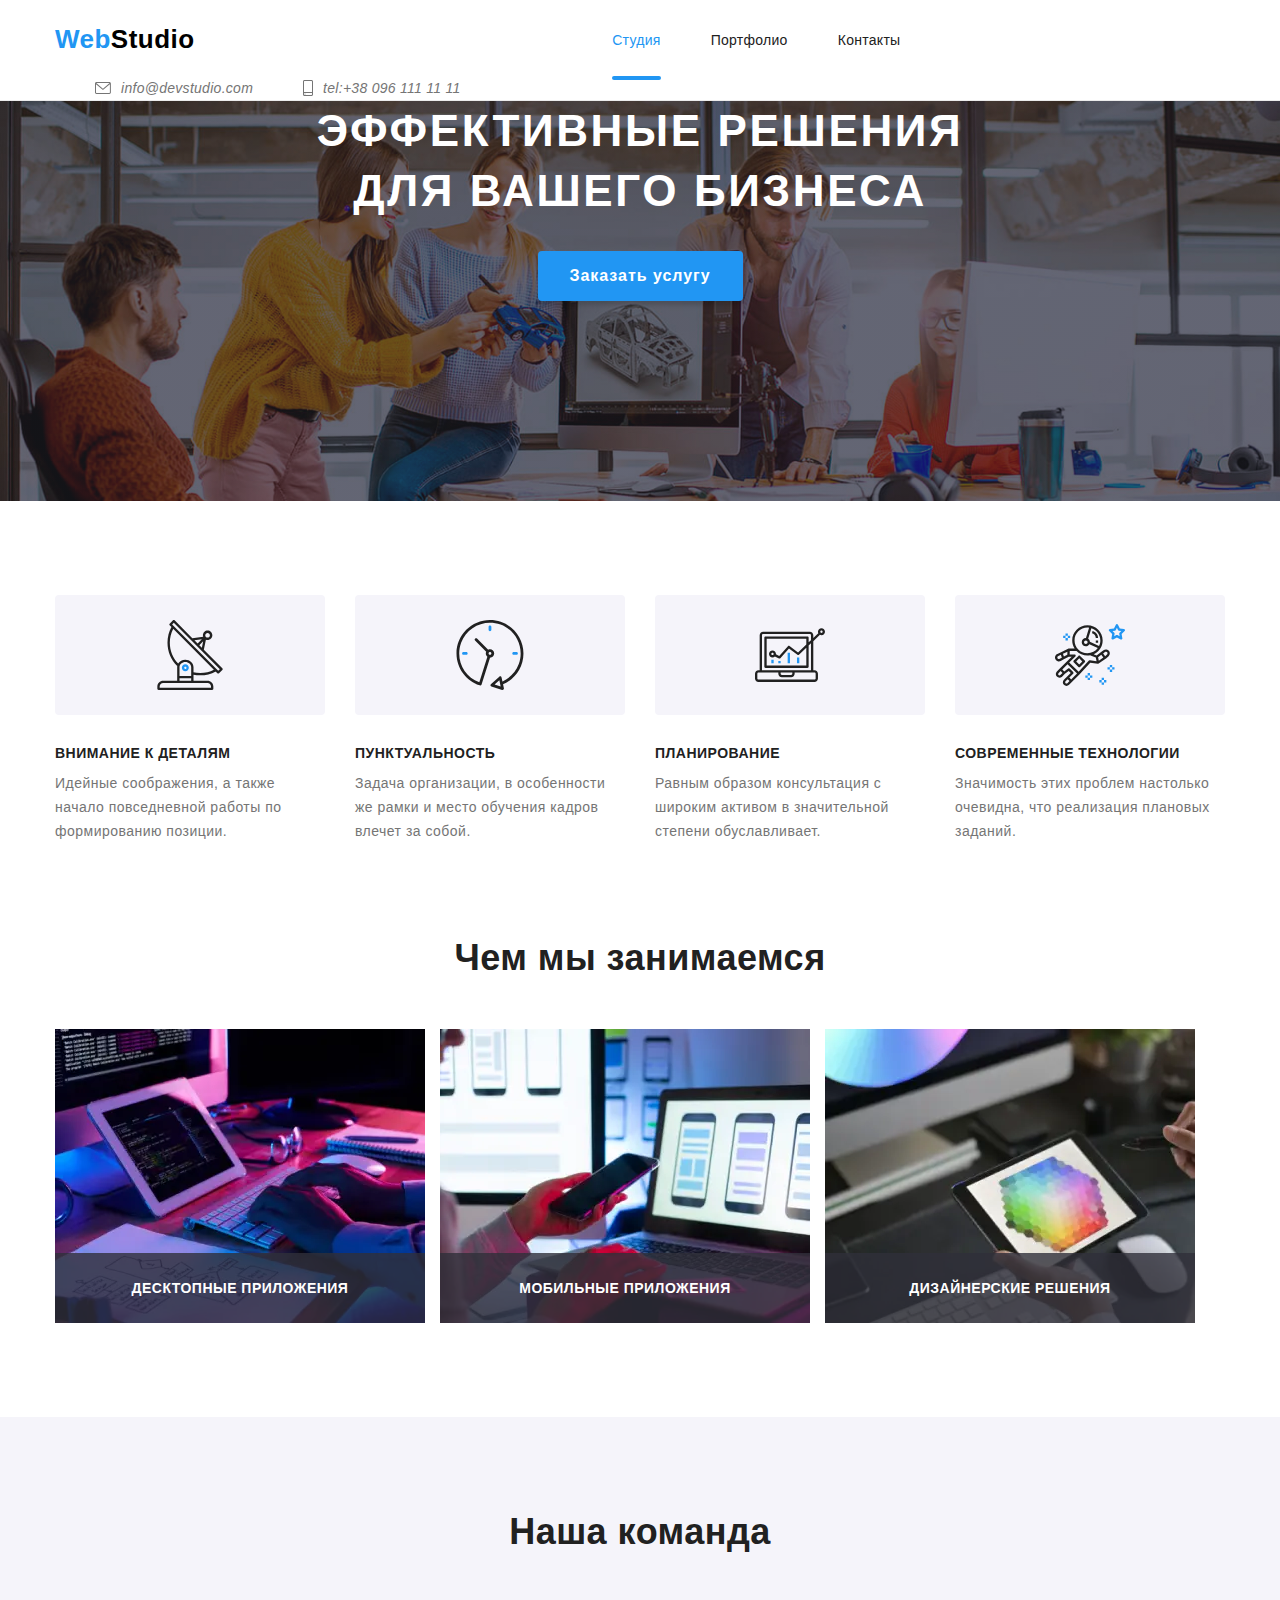
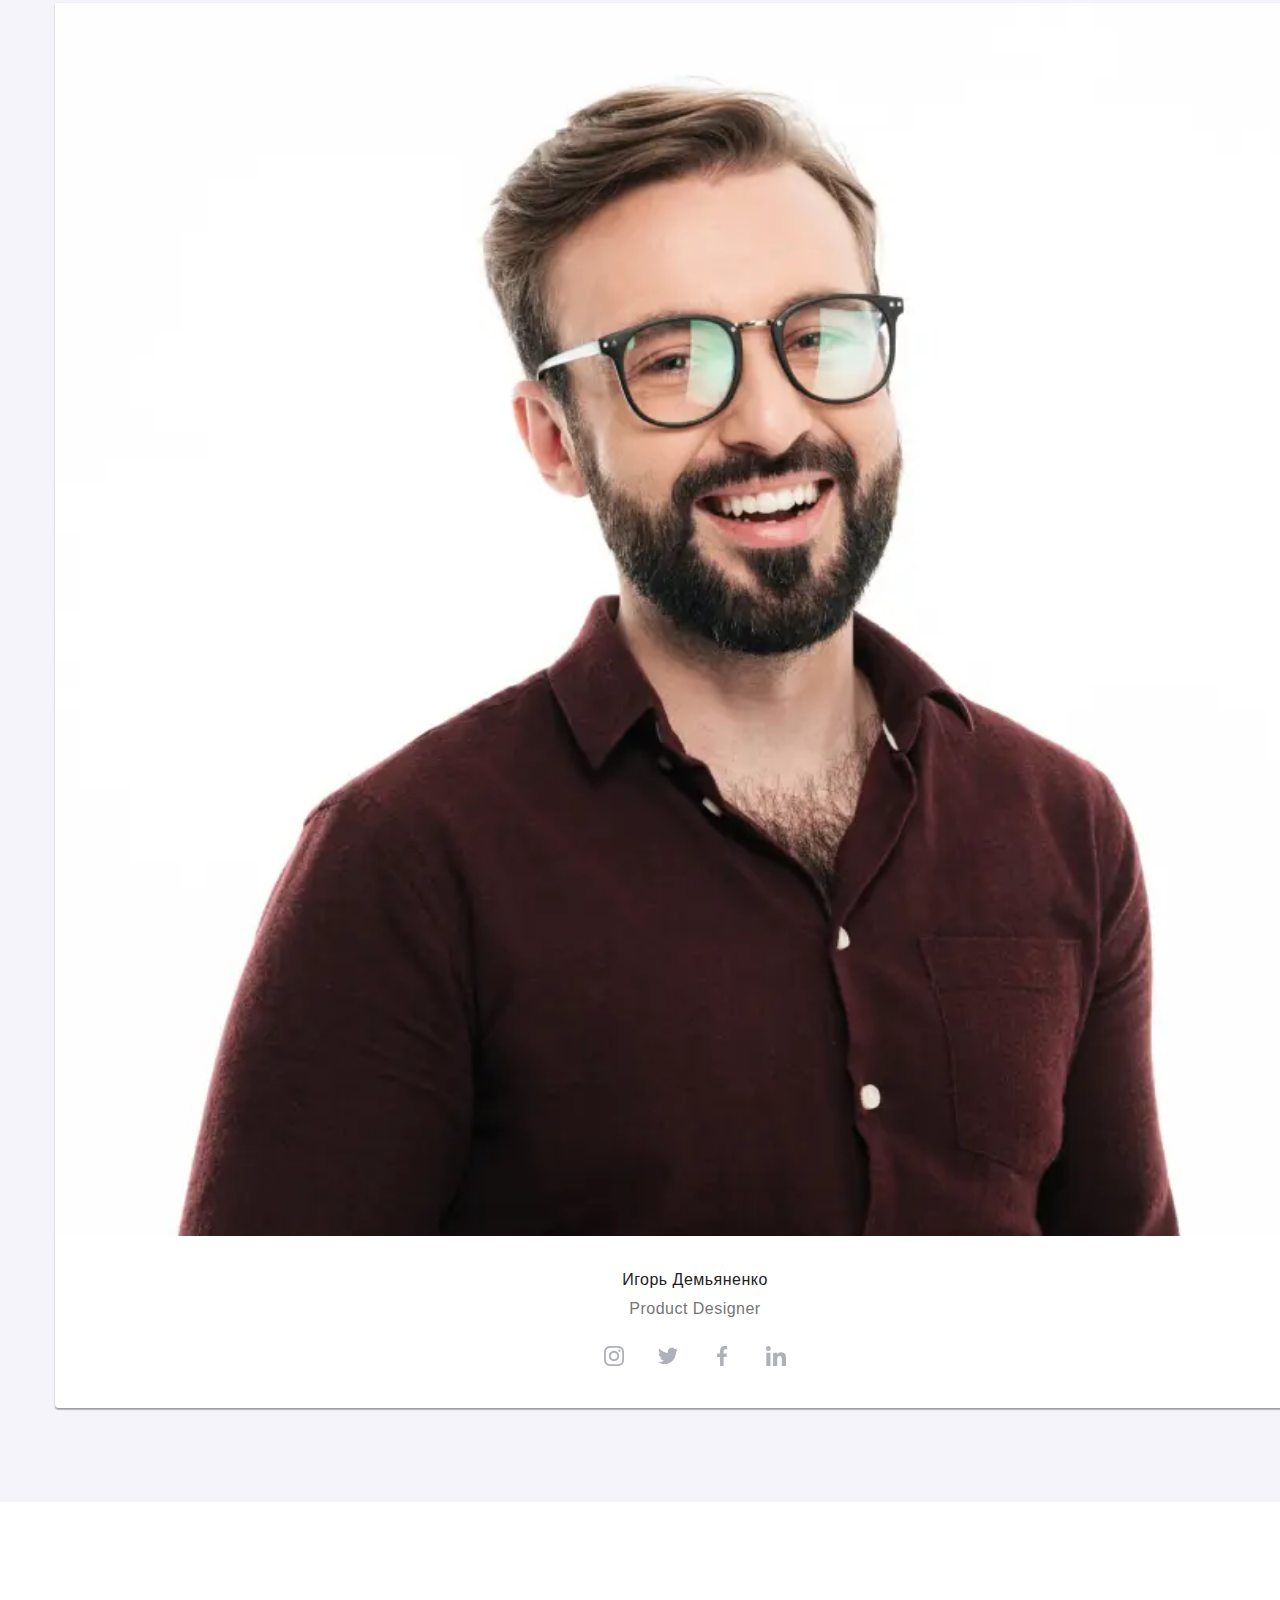
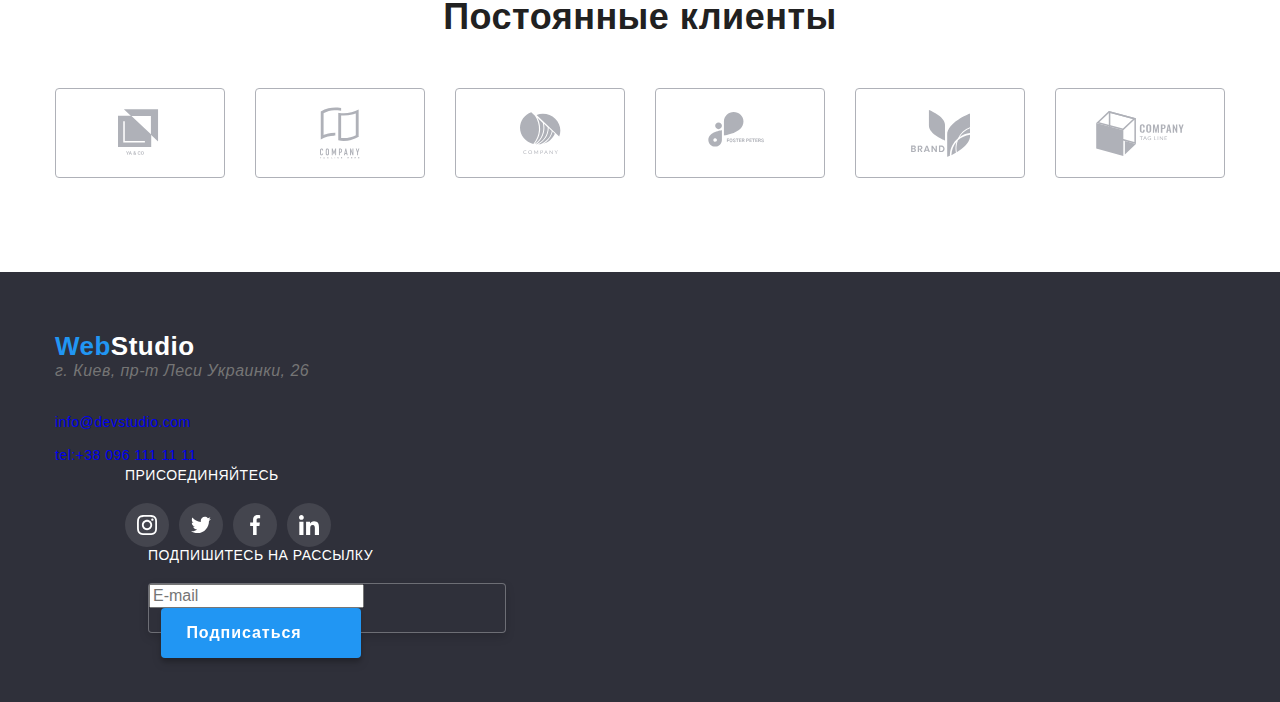
==== commit 6b4da331: "header правки" ====
--- a/index.html
+++ b/index.html
@@ -8,9 +8,9 @@
     <link rel="stylesheet" href="./css/main.min.css" />
 </head>
 <body>
+    <!--Шапка сайта-->
     <header class="header">
-        <!--Шапка сайта-->
-        <div class="container main-nav">
+        <div class="container container--header">
         <nav class="nav">
         <a class="logo" href="index.html">Web<span class="logo__header">Studio</span></a>
 
@@ -51,7 +51,7 @@
             </div>
 
         </nav>
-        
+        <address class="contacts">
         <ul class="contacts__list">
             <li class="contacts__item"> 
                 <a class="contacts__link" href="mailto:info@devstudio.com">
@@ -69,13 +69,14 @@
                     tel:+38 096 111 11 11</a>
             </li>
         </ul>
+        </address>
         </div>
     </header>
 <main>
     <!--блок герой-->
     <section class="hero__section">
     <div class="overlay">
-      <div class="container">
+      <div class="container container--hero">
          <h1 class="hero__title"> Эффективные решения<br>для вашего бизнеса </h1>
         <button class="btn" type="button" data-modal-open> Заказать услугу </button>
 
@@ -639,7 +640,7 @@
 </main>
 
 <footer class="block-foot">
-<div class="container">
+<div class="container container--footer">
     <div class="block-foot__tab">
     
         <div class="footer-address">
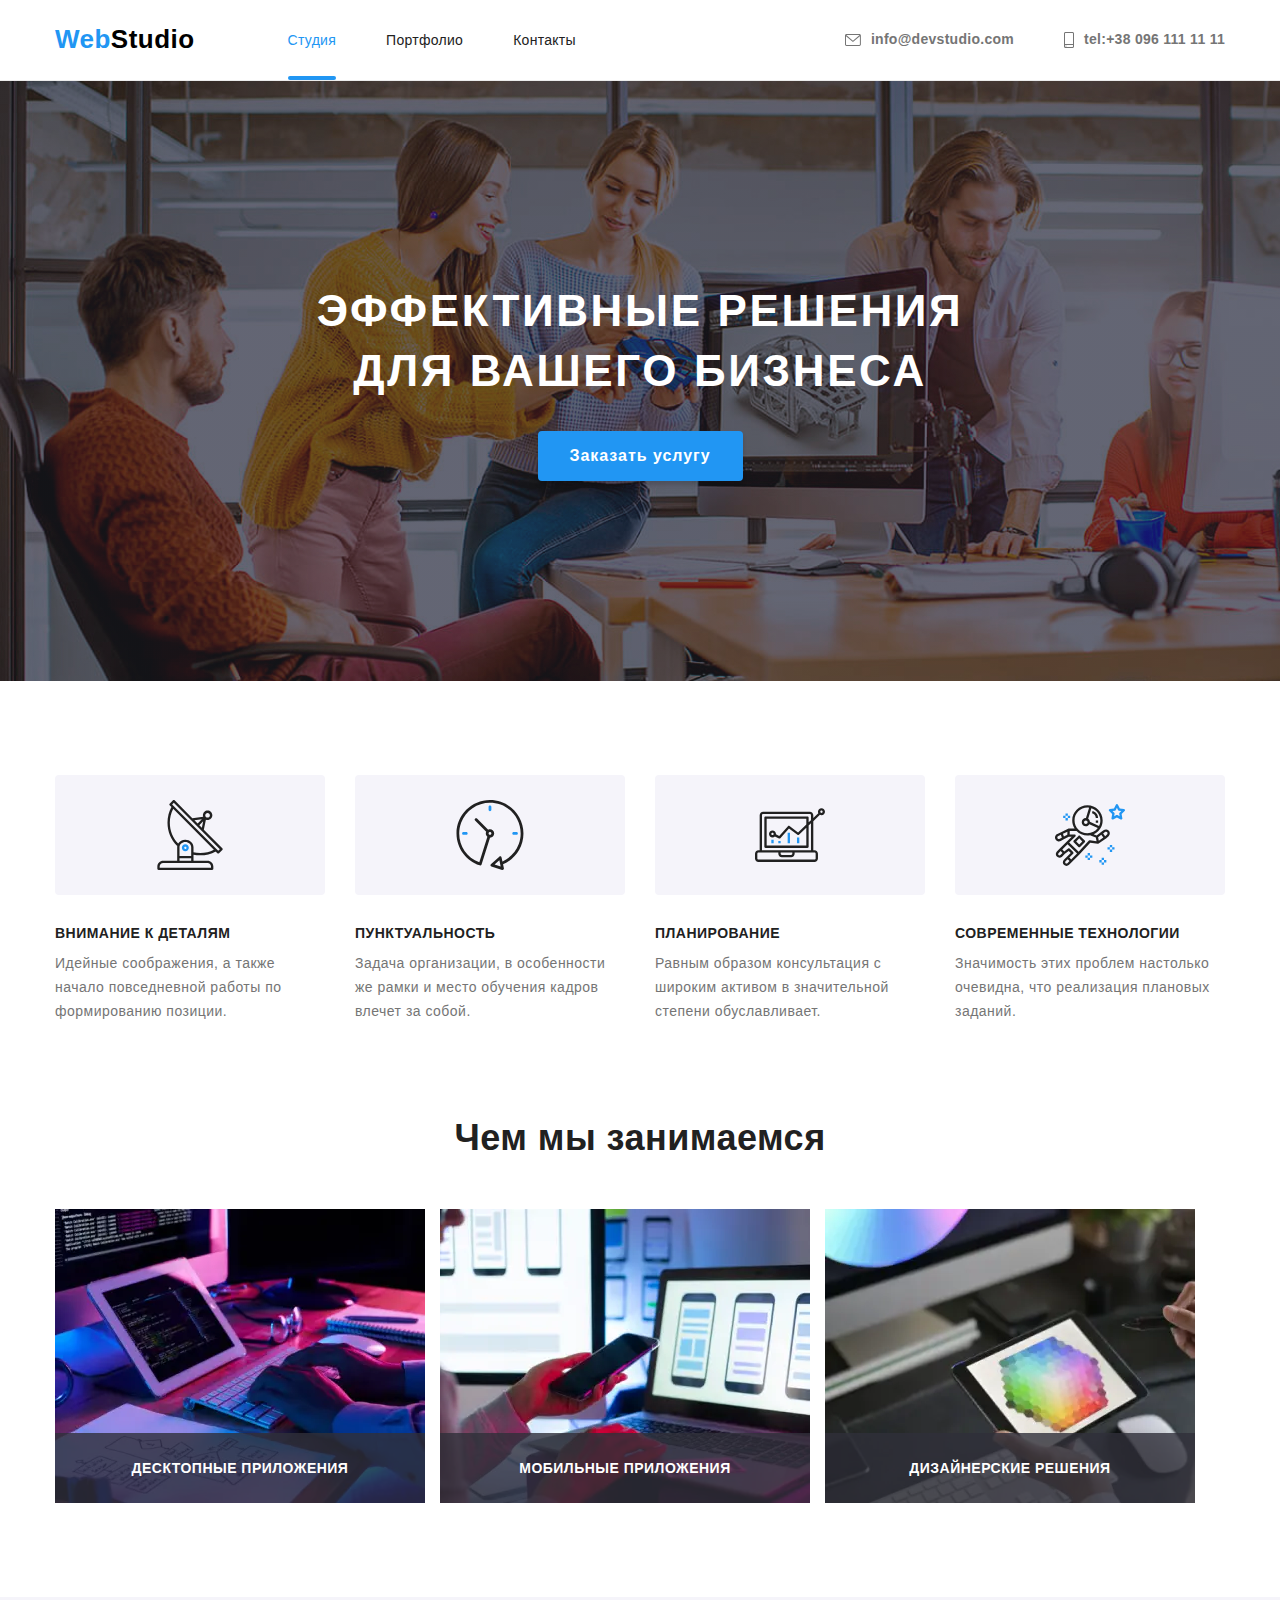
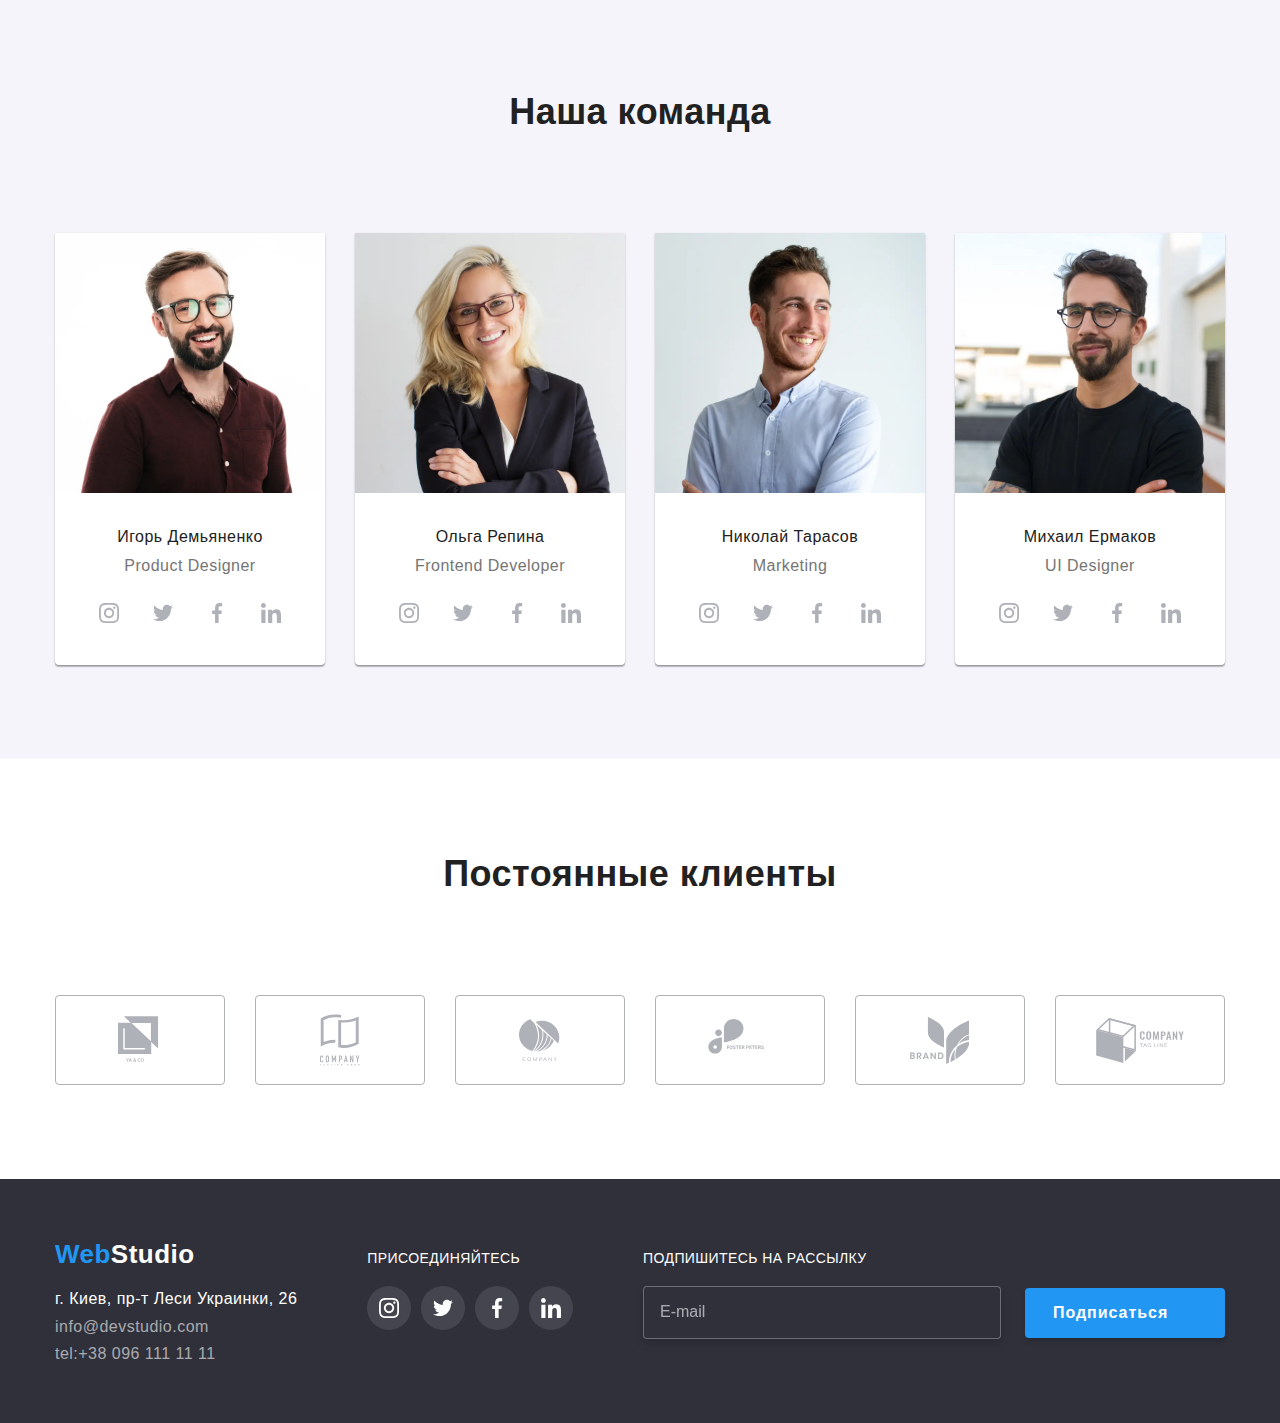
==== commit d7498066: "add a page "contacts"" ====
--- a/index.html
+++ b/index.html
@@ -4,7 +4,7 @@
     
     <meta charset="UTF-8">
     <meta name="viewport" content="width=device-width, initial-scale=1.0">
-    <title>Document</title>
+    <title>WebStudio</title>
     <link rel="stylesheet" href="./css/main.min.css" />
 </head>
 <body>
@@ -12,10 +12,10 @@
     <header class="header">
         <div class="container container--header">
         <nav class="nav">
-        <a class="logo" href="index.html">Web<span class="logo__header">Studio</span></a>
+        <a class="logo logo--header" href="index.html">Web<span class="logo__header">Studio</span></a>
 
         <button type="button" class="mobile-menu" aria-controls="mobile-site-menu" aria-expanded="false" data-menu-button>
-            <svg width="40" height="40" aria-label="Переключатель мобильного меню">
+            <svg class="mobile-menu__icons" width="40" height="40" aria-label="Переключатель мобильного меню">
                 <use class="menu__mob" href="images/symbol-defs.svg#icon-menu_40px"></use>
                 <use class="close__mob" href="images/symbol-defs.svg#icon-close_40px"></use>
             </svg>
@@ -23,50 +23,56 @@
             <ul class="nav__list">
                 <li class="nav__item"> <a class="nav__link current" href="index.html">Студия</a> </li>
                 <li class="nav__item"> <a class="nav__link" href="portfolio.html">Портфолио</a>  </li>
-                <li class="nav__item"> <a class="nav__link" href="">Контакты</a> </li>
+                <li class="nav__item"> <a class="nav__link" href="contacts.html">Контакты</a> </li>
             </ul>
             <!--мобильное меню-->
-            <div class="mobile-site-menu" data-menu>
+            <div class="mobile-site-menu" id="mobile-site-menu" data-menu>
+               <div class="mobile-site-menu__nav">
                 <ul class="mobile-site-menu__list">
                     <li class="mobile-site-menu__item"> <a class="mobile-site-menu__link current" href="index.html">Студия</a> </li>
                     <li class="mobile-site-menu__item"> <a class="mobile-site-menu__link" href="portfolio.html">Портфолио</a> </li>
-                    <li class="mobile-site-menu__item"> <a class="mobile-site-menu__link" href="">Контакты</a> </li>
+                    <li class="mobile-site-menu__item"> <a class="mobile-site-menu__link" href="contacts.html">Контакты</a> </li>
                 </ul>
-                <ul class="mobile-contacts">
+                </div>
+                <div class="mobile-contacts">
+                <ul class="mobile-contacts__list">
                     <li class="mobile-contacts__item">
                         <a class="mobile-contacts__tel" href="tel:+380961111111">
-                            +38 096 111 11 11</a>
+                          +38 096 111 11 11</a>
                     </li>
                     <li class="mobile-contacts__item">
                         <a class="mobile-contacts__mail" href="mailto:info@devstudio.com">
-                            info@devstudio.com </a>
+                         info@devstudio.com</a>
                     </li>
                 </ul>
-                <ul class="mobile-social">
+                </div>
+              <div class="mobile-social">
+                <ul class="mobile-social__list">
                     <li class="mobile-social__item"><a class="mobile-social__link">Instagram</a></li>
                     <li class="mobile-social__item"><a class="mobile-social__link">Twitter</a></li>
                     <li class="mobile-social__item"><a class="mobile-social__link">Facebook</a></li>
                     <li class="mobile-social__item"><a class="mobile-social__link">LinkedIn</a></li>
                 </ul>
+                </div>
             </div>
 
         </nav>
         <address class="contacts">
         <ul class="contacts__list">
-            <li class="contacts__item"> 
+            <li class="contacts__item contacts__item--mail"> 
                 <a class="contacts__link" href="mailto:info@devstudio.com">
-                  <svg class="contacts__icon" width="16" height="12">
+                  <svg class="contacts__icon contacts__icon--envelope" width="16" height="12" >
                       <use href="images/symbol-defs.svg#icon-envelope"></use>
                   </svg>  
-                    info@devstudio.com </a> 
-            </li>
-
-            <li class="contacts__item"> 
+                    info@devstudio.com</a> 
+            </li>
+
+            <li class="contacts__item contacts__item--tel"> 
                 <a class="contacts__link" href="tel:+380961111111"> 
-                <svg class="contacts__icon" width="10" height="16">
+                <svg class="contacts__icon contacts__icon--smartphone" width="10" height="16">
                     <use href="images/symbol-defs.svg#icon-smartphone"></use>
                 </svg>
-                    tel:+38 096 111 11 11</a>
+                   tel:+38 096 111 11 11</a>
             </li>
         </ul>
         </address>
@@ -90,65 +96,57 @@
                        <use href="images/symbol-defs.svg#icon-close"></use>
                  </svg>
                 </button>
-            <form class="form__modal">
-                <p class="form__title">Оставьте свои данные, мы вам перезвоним</p>
-
-                <div class="form__field">
-                    <label for="user_name" class="form__label">
-                        <span class="text-label">Имя</span>
-                    <div class="form-__svg">
-                        <input type="text" name="username" id="user_name" class="form__input" />
-                        <svg class="form__icon" width="18" height="18">
+            <form class="form-modal">
+                <p class="form-modal__title">Оставьте свои данные, мы вам перезвоним</p>
+
+                
+                    <label for="user_name" class="form-modal__label">
+                        <span class="form-modal__name">Имя</span>
+            
+                        <input type="text" name="username" id="user_name" class="form-modal__input" />
+                        <svg class="form-modal__icon" width="18" height="18">
                              <use href="images/symbol-defs.svg#icon-person-black"></use>
                         </svg>
-                    </div>
+                    
                     </label>
-                </div>
-
-                <div class="form__field">
-                    <label for="user_phone" class="form__label">
-                    <span class="text-label">Телефон</span>
-                    <div class="form__svg">
-                    <input type="tel" name="phone_number" id="user_phone" class="form__input" />
-                        <svg class="form__icon" width="18" height="18">
+                
+                    <label for="user_phone" class="form-modal__label">
+                    <span class="form-modal__name">Телефон</span>
+                    
+                    <input type="tel" name="phone_number" id="user_phone" class="form-modal__input" />
+                        <svg class="form-modal__icon" width="18" height="18">
                              <use href="images/symbol-defs.svg#icon-phone-black"></use>
                         </svg>
-                    </div>
+                    
                     </label>
-                </div>
-
-                <div class="form__field">
-                    <label for="user_email" class="form__label">
-                        <span class="text-label">Почта</span>
-                    <div class="form__svg">
-                    <input type="email" name="email" id="user_email" class="form__input" />
-                        <svg class="form__icon" width="18" height="18">
+                
+                    <label for="user_email" class="form-modal__label">
+                        <span class="form-modal__name">Почта</span>
+                    
+                    <input type="email" name="email" id="user_email" class="form-modal__input" />
+                        <svg class="form-modal__icon" width="18" height="18">
                             <use href="images/symbol-defs.svg#icon-email-black"></use>
                         </svg>
-                    </div>
+                    
                     </label>
 
-                </div>
-
-                <div class="form__field" >
-                    <label class="form__label">
-                        <span class="text-label">Комментарий</span>
-                    <textarea class="form__area" name="comment" placeholder="Введите текст"></textarea>
+
+                    <label class="form-modal__label form-modal__label--comment">
+                        <span class="form-modal__name">Комментарий</span>
+                    <textarea class="form-modal__input form-modal__input--comment" name="comment" placeholder="Введите текст"></textarea>
                     </label>
-                </div>
 
                 <div class="checkbox-form">
-                    
-                    <label class="check-label"> 
-                    <input class="old-checkbox visually-hidden" type="checkbox" />
-                    <div class="check-icon"></div>
+                    <input class="old-checkbox visually-hidden" type="checkbox" name="agreement" value="agree" id="check" />
+                    <label for="check" class="check-label"> 
+                   
                     Соглашаюсь с рассылкой и принимаю
                     <a class="link-agree" href="">Условия договора</a>
                     </label>
                 </div>
-
+                    <div class="form-btn">
                     <button class="btn-send" type="button">Отправить</button>
-                    
+                    </div>
             </form>
                 
             </div>
@@ -277,7 +275,7 @@
         <h2 class="comands__title">Наша команда</h2>
         <ul class="comands__list">
             <li class="comands__item">
-                <div class="comands-card">
+                
                 <picture>
                 <source srcset="./images/team-member1/member1-mobile/igor_m.webp 450w,
                 ./images/team-member1/member1-mobile/igor_m@2x.webp 900w,
@@ -351,10 +349,10 @@
                 </ul>
 
               
-                </div>
+                
             </li>
             <li class="comands__item">
-                <div class="comands-card">
+                
                 <picture>
                     <source srcset="./images/team-member2/member2-mobile/olga_m.webp 450w,
                                     ./images/team-member2/member2-mobile/olga_m@2x.webp 900w,
@@ -425,10 +423,10 @@
                 
                 </ul>
 
-                </div>
+               
             </li>
             <li class="comands__item">
-                <div class="comands-card">
+               
                     <picture>
                         <source srcset="./images/team-member3/member3-mobile/niko_m.webp 450w,
                                         ./images/team-member3/member3-mobile/niko_m@2x.webp 900w,
@@ -499,10 +497,10 @@
                 
                 </ul>
 
-                </div>
+               
             </li>
             <li class="comands__item">
-                <div class="comands-card">
+                
                     <picture>
                         <source srcset="./images/team-member4/member4-mobile/misha_m.webp 450w,
                                         ./images/team-member4/member4-mobile/misha_m@2x.webp 900w,
@@ -573,7 +571,7 @@
                 
                 </ul>
 
-                </div>
+               
             </li>
         </ul>
         </div>
@@ -644,7 +642,7 @@
     <div class="block-foot__tab">
     
         <div class="footer-address">
-        <a class="logo" href="index.html">Web<span class="logo__footer">Studio</span></a>
+        <a class="logo logo--footer" href="index.html">Web<span class="logo__footer">Studio</span></a>
         <address class="footer-address__address"> г. Киев, пр-т Леси Украинки, 26 </address>
         <div class="footer-contacts">
         <ul class="footer-contacts__list">
@@ -701,9 +699,7 @@
     <div class="block-foot__general3">
         <h2 class="block-foot__title">Подпишитесь на рассылку</h2>
         <form class="block-foot__form">
-            <label for="mail">
-                <input class="block-foot__input" type="email" name="email" placeholder="E-mail"/>
-            </label>
+           <input class="block-foot__input" type="email" name="email" placeholder="E-mail"/>
             <button class="foot-btn" type="button">Подписаться</button>
         </form>
 
--- a/css/main.min.css
+++ b/css/main.min.css
@@ -1,7 +1,7 @@
-/*! modern-normalize v1.0.0 | MIT License | https://github.com/sindresorhus/modern-normalize */*,*::before,*::after{-webkit-box-sizing:border-box;box-sizing:border-box}:root{-moz-tab-size:4;-o-tab-size:4;tab-size:4}html{line-height:1.15;-webkit-text-size-adjust:100%}body{margin:0}body{font-family:system-ui,-apple-system,"Segoe UI",Roboto,Helvetica,Arial,sans-serif,"Apple Color Emoji","Segoe UI Emoji"}hr{height:0;color:inherit}abbr[title]{-webkit-text-decoration:underline dotted;text-decoration:underline dotted}b,strong{font-weight:bolder}code,kbd,samp,pre{font-family:ui-monospace,+.block-foot__link,.clients__link,.team-link__list,.team-link__list .team-link__link,.ground-of-icons{display:-webkit-box;display:-ms-flexbox;display:flex;-webkit-box-align:center;-ms-flex-align:center;align-items:center}.footer-contacts__list,.block-foot__list,.clients__list,.comands__list,.contacts__list,.our-pluses__list,.we-do__block .we-do__list,.mobile-site-menu__list,.mobile-contacts__list,.mobile-social__list{margin:0;padding:0}body,.block-foot__form .block-foot__input::-webkit-input-placeholder{font-family:Roboto,sans-serif;font-style:normal;font-weight:normal}body,.block-foot__form .block-foot__input:-ms-input-placeholder{font-family:Roboto,sans-serif;font-style:normal;font-weight:normal}body,.block-foot__form .block-foot__input::-ms-input-placeholder{font-family:Roboto,sans-serif;font-style:normal;font-weight:normal}body,.block-foot__form .block-foot__input::placeholder{font-family:Roboto,sans-serif;font-style:normal;font-weight:normal}.block-foot__form .foot-btn{width:200px;height:50px;border-radius:4px;letter-spacing:0.06em;font-size:16px;line-height:30px}.block-foot__list .block-foot__img,.team-link__list .team-link__img{width:20px;height:20px}.clients__title,.comands__title,.we-do__block .we-do__title{font-weight:bold;font-size:36px;line-height:42px;text-align:center;color:#212121;margin:0;padding-bottom:50px}.block-foot__general2 .block-foot__title,.block-foot__general3 .block-foot__title{font-weight:normal;font-size:14px;line-height:16px;text-transform:uppercase;color:#fff;margin:0;margin-bottom:20px;letter-spacing:0.03em}.mobile-site-menu__link,.mobile-contacts__tel,.mobile-contacts__mail,.mobile-social .mobile-social__list .mobile-social__link{font-family:Roboto,sans-serif;font-style:normal;font-weight:500}/*! modern-normalize v1.0.0 | MIT License | https://github.com/sindresorhus/modern-normalize */*,*::before,*::after{-webkit-box-sizing:border-box;box-sizing:border-box}:root{-moz-tab-size:4;-o-tab-size:4;tab-size:4}html{line-height:1.15;-webkit-text-size-adjust:100%}body{margin:0}body{font-family:system-ui,-apple-system,"Segoe UI",Roboto,Helvetica,Arial,sans-serif,"Apple Color Emoji","Segoe UI Emoji"}hr{height:0;color:inherit}abbr[title]{-webkit-text-decoration:underline dotted;text-decoration:underline dotted}b,strong{font-weight:bolder}code,kbd,samp,pre{font-family:ui-monospace,  SFMono-Regular,  Consolas,  'Liberation Mono',  Menlo,- monospace;font-size:1em}small{font-size:80%}sub,sup{font-size:75%;line-height:0;position:relative;vertical-align:baseline}sub{bottom:-0.25em}sup{top:-0.5em}table{text-indent:0;border-color:inherit}button,input,optgroup,select,textarea{font-family:inherit;font-size:100%;line-height:1.15;margin:0}button,select{text-transform:none}button,[type='button'],[type='reset'],[type='submit']{-webkit-appearance:button}::-moz-focus-inner{border-style:none;padding:0}:-moz-focusring{outline:1px dotted ButtonText}:-moz-ui-invalid{box-shadow:none}legend{padding:0}progress{vertical-align:baseline}::-webkit-inner-spin-button,::-webkit-outer-spin-button{height:auto}[type='search']{-webkit-appearance:textfield;outline-offset:-2px}::-webkit-search-decoration{-webkit-appearance:none}::-webkit-file-upload-button{-webkit-appearance:button;font:inherit}summary{display:list-item}@font-face{font-family:'Roboto';font-style:normal;font-weight:400;src:url("../fonts/roboto-v20-latin_cyrillic-ext_cyrillic-regular.eot");src:local(""),url("../fonts/roboto-v20-latin_cyrillic-ext_cyrillic-regular.eot?#iefix") format("embedded-opentype"),url("../fonts/roboto-v20-latin_cyrillic-ext_cyrillic-regular.woff2") format("woff2"),url("../fonts/roboto-v20-latin_cyrillic-ext_cyrillic-regular.woff") format("woff"),url("../fonts/roboto-v20-latin_cyrillic-ext_cyrillic-regular.ttf") format("truetype"),url("../fonts/roboto-v20-latin_cyrillic-ext_cyrillic-regular.svg#Roboto") format("svg")}@font-face{font-family:'Roboto';font-style:normal;font-weight:500;src:url("../fonts/roboto-v20-latin_cyrillic-ext_cyrillic-500.eot");src:local(""),url("../fonts/roboto-v20-latin_cyrillic-ext_cyrillic-500.eot?#iefix") format("embedded-opentype"),url("../fonts/roboto-v20-latin_cyrillic-ext_cyrillic-500.woff2") format("woff2"),url("../fonts/roboto-v20-latin_cyrillic-ext_cyrillic-500.woff") format("woff"),url("../fonts/roboto-v20-latin_cyrillic-ext_cyrillic-500.ttf") format("truetype"),url("../fonts/roboto-v20-latin_cyrillic-ext_cyrillic-500.svg#Roboto") format("svg")}@font-face{font-family:'Roboto';font-style:normal;font-weight:700;src:url("../fonts/roboto-v20-latin_cyrillic-ext_cyrillic-700.eot");src:local(""),url("../fonts/roboto-v20-latin_cyrillic-ext_cyrillic-700.eot?#iefix") format("embedded-opentype"),url("../fonts/roboto-v20-latin_cyrillic-ext_cyrillic-700.woff2") format("woff2"),url("../fonts/roboto-v20-latin_cyrillic-ext_cyrillic-700.woff") format("woff"),url("../fonts/roboto-v20-latin_cyrillic-ext_cyrillic-700.ttf") format("truetype"),url("../fonts/roboto-v20-latin_cyrillic-ext_cyrillic-700.svg#Roboto") format("svg")}@font-face{font-family:'Roboto';font-style:normal;font-weight:900;src:url("../fonts/roboto-v20-latin_cyrillic-ext_cyrillic-900.eot");src:local(""),url("../fonts/roboto-v20-latin_cyrillic-ext_cyrillic-900.eot?#iefix") format("embedded-opentype"),url("../fonts/roboto-v20-latin_cyrillic-ext_cyrillic-900.woff2") format("woff2"),url("../fonts/roboto-v20-latin_cyrillic-ext_cyrillic-900.woff") format("woff"),url("../fonts/roboto-v20-latin_cyrillic-ext_cyrillic-900.ttf") format("truetype"),url("../fonts/roboto-v20-latin_cyrillic-ext_cyrillic-900.svg#Roboto") format("svg")}@font-face{font-family:'Raleway';font-style:normal;font-weight:400;src:url("../fonts/raleway-v19-latin_cyrillic-regular.eot");src:local(""),url("../fonts/raleway-v19-latin_cyrillic-regular.eot?#iefix") format("embedded-opentype"),url("../fonts/raleway-v19-latin_cyrillic-regular.woff2") format("woff2"),url("../fonts/raleway-v19-latin_cyrillic-regular.woff") format("woff"),url("../fonts/raleway-v19-latin_cyrillic-regular.ttf") format("truetype"),url("../fonts/raleway-v19-latin_cyrillic-regular.svg#Raleway") format("svg")}@font-face{font-family:'Raleway';font-style:normal;font-weight:700;src:url("../fonts/raleway-v19-latin_cyrillic-700.eot");src:local(""),url("../fonts/raleway-v19-latin_cyrillic-700.eot?#iefix") format("embedded-opentype"),url("../fonts/raleway-v19-latin_cyrillic-700.woff2") format("woff2"),url("../fonts/raleway-v19-latin_cyrillic-700.woff") format("woff"),url("../fonts/raleway-v19-latin_cyrillic-700.ttf") format("truetype"),url("../fonts/raleway-v19-latin_cyrillic-700.svg#Raleway") format("svg")}.block-foot__list .block-foot__link,.clients .clients__link,.comands__list,.team-link__list,.team-link__list .team-link__link,.main-nav,.nav,.ground-of-icons{display:-webkit-box;display:-ms-flexbox;display:flex;-webkit-box-align:center;-ms-flex-align:center;align-items:center}.block-foot__list,.clients__list,.comands__list,.our-pluses__list,.portfolio__section .studio-projects__list,.we-do__block .we-do__list{margin:0;padding:0}body,.block-foot__form::-webkit-input-placeholder,.form__area::-webkit-input-placeholder{font-family:Roboto,sans-serif;font-style:normal;font-weight:normal}body,.block-foot__form:-ms-input-placeholder,.form__area:-ms-input-placeholder{font-family:Roboto,sans-serif;font-style:normal;font-weight:normal}body,.block-foot__form::-ms-input-placeholder,.form__area::-ms-input-placeholder{font-family:Roboto,sans-serif;font-style:normal;font-weight:normal}body,.block-foot__form::placeholder,.form__area::placeholder{font-family:Roboto,sans-serif;font-style:normal;font-weight:normal}.foot-btn,.btn-send{width:200px;height:50px;border-radius:4px;letter-spacing:0.06em;font-size:16px;line-height:30px}.block-foot__list .block-foot__img,.team-link__list .team-link__img{width:20px;height:20px}.clients__title,.comands__title,.we-do__block .we-do__title{font-weight:bold;font-size:36px;line-height:42px;text-align:center;color:#212121;margin:0;padding-bottom:50px}.block-foot__general2 .block-foot__title,.block-foot__general3 .block-foot__title{font-weight:normal;font-size:14px;line-height:16px;text-transform:uppercase;color:#fff;margin:0;padding-bottom:20px}.mobile-site-menu__link,.mobile-contacts__tel,.mobile-contacts__mail,.mobile-social__link{font-family:Roboto,sans-serif;font-style:normal;font-weight:500}body{background-color:#fff;color:#757575;letter-spacing:.03em;margin:0}.container{width:1200px;margin-left:auto;margin-right:auto;padding:0 15px;-webkit-box-sizing:border-box;box-sizing:border-box}.visually-hidden{position:absolute;clip:rect(0 0 0 0);width:1px;height:1px;margin:-1px}ul,a{list-style:none;text-decoration:none}header{border-bottom:1px solid #ececec}li{margin:0}.backdrop{position:fixed;top:0;left:0;width:100%;height:100%;background-color:rgba(0,0,0,0.2);opacity:1;z-index:1}.backdrop.is-hidden{opacity:0;pointer-events:none}.backdrop__modal{position:absolute;top:50%;left:50%;-webkit-transform:translate(-50%, -50%);transform:translate(-50%, -50%);margin:auto;padding:auto;width:528px;height:581px;background-color:#fff}@media screen and (min-width: 480px){.backdrop__modal{position:absolute;right:0;left:0;margin:auto;max-width:450px;width:100%}}@media screen and (min-width: 1200px){.backdrop__modal{max-width:528px;width:100%}}.block-foot{background-color:#2f303a;padding-top:60px;padding-bottom:60px}.block-foot__general{display:-webkit-box;display:-ms-flexbox;display:flex;-webkit-box-pack:justify;-ms-flex-pack:justify;justify-content:space-between}.footer-contacts__list{margin:0;padding:20px 0 0}.footer-contacts__list .footer-contacts__address{font-style:normal;font-size:14px;line-height:24px;color:#fff;padding-bottom:9px}.footer-contacts__list .footer-contacts__item{font-size:14px;line-height:24px;color:rgba(255,255,255,0.6);padding-top:9px}.block-foot__general2{display:inline-block;margin-left:70px;-ms-flex-wrap:wrap;flex-wrap:wrap}.block-foot__list{display:-webkit-inline-box;display:-ms-inline-flexbox;display:inline-flex;-ms-flex-wrap:wrap;flex-wrap:wrap}.block-foot__list .block-foot__item:not(:last-child){margin-right:10px}.block-foot__list .block-foot__link{-webkit-box-pack:center;-ms-flex-pack:center;justify-content:center;height:44px;width:44px;border-radius:50%;background-color:rgba(255,255,255,0.1);-webkit-transition:-webkit-transform 250ms cubic-bezier(0.4, 0, 0.2, 1);transition:-webkit-transform 250ms cubic-bezier(0.4, 0, 0.2, 1);transition:transform 250ms cubic-bezier(0.4, 0, 0.2, 1);transition:transform 250ms cubic-bezier(0.4, 0, 0.2, 1), -webkit-transform 250ms cubic-bezier(0.4, 0, 0.2, 1);-webkit-transition-property:background-color;transition-property:background-color}.block-foot__list .block-foot__link:focus,.block-foot__list .block-foot__link:hover{background-color:#2196f3}.block-foot__list .block-foot__img{fill:#fff}.block-foot__general3{display:inline-block;margin-left:93px}.block-foot__form{width:358px;height:50px;border:1px solid rgba(255,255,255,0.3);-webkit-box-sizing:border-box;box-sizing:border-box;-webkit-filter:drop-shadow(0px 4px 4px rgba(0,0,0,0.15));filter:drop-shadow(0px 4px 4px rgba(0,0,0,0.15));border-radius:4px;background-color:#2f303a;color:rgba(255,255,255,0.3)}.block-foot__form::-webkit-input-placeholder{width:47px;height:20px;padding-top:15px;padding-left:16px;font-size:16px;line-height:20px;color:rgba(255,255,255,0.6)}.block-foot__form:-ms-input-placeholder{width:47px;height:20px;padding-top:15px;padding-left:16px;font-size:16px;line-height:20px;color:rgba(255,255,255,0.6)}.block-foot__form::-ms-input-placeholder{width:47px;height:20px;padding-top:15px;padding-left:16px;font-size:16px;line-height:20px;color:rgba(255,255,255,0.6)}.block-foot__form::placeholder{width:47px;height:20px;padding-top:15px;padding-left:16px;font-size:16px;line-height:20px;color:rgba(255,255,255,0.6)}.foot-btn{display:-webkit-inline-box;display:-ms-inline-flexbox;display:inline-flex;-webkit-box-align:center;-ms-flex-align:center;align-items:center;-webkit-box-pack:center;-ms-flex-pack:center;justify-content:center;background:#2196f3;-webkit-box-shadow:0px 4px 4px rgba(0,0,0,0.15);box-shadow:0px 4px 4px rgba(0,0,0,0.15);border:none;margin-left:12px;font-weight:bold;text-align:center;color:#fff}.foot-btn::after{content:"";width:24px;height:24px;margin-left:10px;background-image:url("../images/icon-send.svg");background-size:contain}.btn-close{float:right;padding:0;background-color:#fff;border:none;-webkit-transition:-webkit-transform 250ms cubic-bezier(0.4, 0, 0.2, 1);transition:-webkit-transform 250ms cubic-bezier(0.4, 0, 0.2, 1);transition:transform 250ms cubic-bezier(0.4, 0, 0.2, 1);transition:transform 250ms cubic-bezier(0.4, 0, 0.2, 1), -webkit-transform 250ms cubic-bezier(0.4, 0, 0.2, 1);-webkit-transition-property:fill;transition-property:fill}.btn-close .close-icon{margin-top:8px;margin-right:8px;background:#fff}.btn-close:focus,.btn-close:hover{fill:#2196f3;cursor:pointer}.btn-selection{display:-webkit-box;display:-ms-flexbox;display:flex;-webkit-box-pack:center;-ms-flex-pack:center;justify-content:center;margin:0 0 50px 0;padding:0;border-radius:4px}.btn-selection .btn-choice{font-family:Roboto,sans-serif;font-weight:500;font-size:16px;line-height:26px;display:inline-block;font-style:normal;text-align:center;color:#212121;background-color:#f5f4fa;cursor:pointer;border:0;outline:none;padding:6px 22px;border-radius:4px;-webkit-transition:-webkit-transform 250ms cubic-bezier(0.4, 0, 0.2, 1);transition:-webkit-transform 250ms cubic-bezier(0.4, 0, 0.2, 1);transition:transform 250ms cubic-bezier(0.4, 0, 0.2, 1);transition:transform 250ms cubic-bezier(0.4, 0, 0.2, 1), -webkit-transform 250ms cubic-bezier(0.4, 0, 0.2, 1);-webkit-transition-property:background-color, color, -webkit-box-shadow;transition-property:background-color, color, -webkit-box-shadow;transition-property:background-color, color, box-shadow;transition-property:background-color, color, box-shadow, -webkit-box-shadow}.btn-selection .btn-choice:hover,.btn-selection .btn-choice:focus{color:#fff;background-color:#2196f3;-webkit-transition:-webkit-transform 250ms cubic-bezier(0.4, 0, 0.2, 1);transition:-webkit-transform 250ms cubic-bezier(0.4, 0, 0.2, 1);transition:transform 250ms cubic-bezier(0.4, 0, 0.2, 1);transition:transform 250ms cubic-bezier(0.4, 0, 0.2, 1), -webkit-transform 250ms cubic-bezier(0.4, 0, 0.2, 1)}.btn-selection .btn-selection__item:not(:last-child){margin-right:8px}.btn{display:inline-block;padding:10px 32px;min-width:200px;min-height:50px;font-weight:bold;font-size:16px;line-height:30px;letter-spacing:0.06em;text-align:center;background-color:#2196f3;color:#fff;cursor:pointer;border-style:none;outline:none;-webkit-box-shadow:0px 4px 4px rgba(0,0,0,0.15);box-shadow:0px 4px 4px rgba(0,0,0,0.15);border-radius:4px}.clients{padding-top:94px;padding-bottom:94px}.clients__list{display:-webkit-box;display:-ms-flexbox;display:flex;-webkit-box-pack:center;-ms-flex-pack:center;justify-content:center}.clients .clients__type:not(:last-child){margin-right:30px}.clients .clients__link{-webkit-box-pack:center;-ms-flex-pack:center;justify-content:center;width:170px;height:90px;border:1px solid #afb1b8;border-radius:4px;color:#afb1b8;-webkit-transition:-webkit-transform 250ms cubic-bezier(0.4, 0, 0.2, 1);transition:-webkit-transform 250ms cubic-bezier(0.4, 0, 0.2, 1);transition:transform 250ms cubic-bezier(0.4, 0, 0.2, 1);transition:transform 250ms cubic-bezier(0.4, 0, 0.2, 1), -webkit-transform 250ms cubic-bezier(0.4, 0, 0.2, 1);-webkit-transition-property:background-color;transition-property:background-color}.clients .clients__link:focus,.clients .clients__link:hover{color:#2196f3;border-color:#2196f3}.clients .clients__icon{fill:currentColor}.comands{display:-webkit-box;display:-ms-flexbox;display:flex;background-color:#f5f4fa;padding:94px 0}.comands .comands__list .comands__item:not(:last-child){margin-right:30px}.comands-card{background:#fff;-webkit-box-shadow:0px 1px 3px rgba(0,0,0,0.12),0px 1px 1px rgba(0,0,0,0.14),0px 2px 1px rgba(0,0,0,0.2);box-shadow:0px 1px 3px rgba(0,0,0,0.12),0px 1px 1px rgba(0,0,0,0.14),0px 2px 1px rgba(0,0,0,0.2);border-radius:0px 0px 4px 4px}.comands-card__name{font-weight:500;font-size:16px;line-height:19px;color:#212121;text-align:center;padding-top:30px;margin:0}.comands-card__profession{font-size:16px;line-height:19px;color:#757575;text-align:center;padding:10px 0 16px;margin:0}.team-link__list{-webkit-box-pack:center;-ms-flex-pack:center;justify-content:center;margin:0;padding:0 0 30px}.team-link__list .team-link__link{-webkit-box-pack:center;-ms-flex-pack:center;justify-content:center;width:44px;height:44px;background-color:#fff;-webkit-transition:-webkit-transform 250ms cubic-bezier(0.4, 0, 0.2, 1);transition:-webkit-transform 250ms cubic-bezier(0.4, 0, 0.2, 1);transition:transform 250ms cubic-bezier(0.4, 0, 0.2, 1);transition:transform 250ms cubic-bezier(0.4, 0, 0.2, 1), -webkit-transform 250ms cubic-bezier(0.4, 0, 0.2, 1)}.team-link__list .team-link__link:hover,.team-link__list .team-link__link:focus{background-color:#2196f3;border-radius:50%;-webkit-transition:-webkit-transform 250ms cubic-bezier(0.4, 0, 0.2, 1);transition:-webkit-transform 250ms cubic-bezier(0.4, 0, 0.2, 1);transition:transform 250ms cubic-bezier(0.4, 0, 0.2, 1);transition:transform 250ms cubic-bezier(0.4, 0, 0.2, 1), -webkit-transform 250ms cubic-bezier(0.4, 0, 0.2, 1);-webkit-transition-property:background-color;transition-property:background-color}.team-link__list .team-link__img{fill:#afb1b8;-webkit-transition:-webkit-transform 250ms cubic-bezier(0.4, 0, 0.2, 1);transition:-webkit-transform 250ms cubic-bezier(0.4, 0, 0.2, 1);transition:transform 250ms cubic-bezier(0.4, 0, 0.2, 1);transition:transform 250ms cubic-bezier(0.4, 0, 0.2, 1), -webkit-transform 250ms cubic-bezier(0.4, 0, 0.2, 1);-webkit-transition-property:background-color;transition-property:background-color}.team-link__list .team-link__link:hover .team-link__img,.team-link__list .team-link__link:focus .team-link__img{fill:#fff}.team-link__list .team-link__item:not(:last-child){margin-right:10px}.contacts__list{display:-webkit-box;display:-ms-flexbox;display:flex;margin-left:auto;margin-top:0;margin-bottom:0}@media screen and (max-width: 767px){.contacts__list{display:none}}.contacts__list .contacts__link{display:-webkit-inline-box;display:-ms-inline-flexbox;display:inline-flex;-webkit-box-pack:center;-ms-flex-pack:center;justify-content:center;-webkit-box-align:center;-ms-flex-align:center;align-items:center;-webkit-transition:-webkit-transform 250ms cubic-bezier(0.4, 0, 0.2, 1);transition:-webkit-transform 250ms cubic-bezier(0.4, 0, 0.2, 1);transition:transform 250ms cubic-bezier(0.4, 0, 0.2, 1);transition:transform 250ms cubic-bezier(0.4, 0, 0.2, 1), -webkit-transform 250ms cubic-bezier(0.4, 0, 0.2, 1);-webkit-transition-property:background-color;transition-property:background-color}.contacts__list .contacts__icon{padding:0;margin-right:10px;fill:currentColor}.contacts__list .contacts__link{color:#757575;font-weight:500;font-size:14px;line-height:16px;letter-spacing:0.02em;-webkit-transition:-webkit-transform 250ms cubic-bezier(0.4, 0, 0.2, 1);transition:-webkit-transform 250ms cubic-bezier(0.4, 0, 0.2, 1);transition:transform 250ms cubic-bezier(0.4, 0, 0.2, 1);transition:transform 250ms cubic-bezier(0.4, 0, 0.2, 1), -webkit-transform 250ms cubic-bezier(0.4, 0, 0.2, 1);-webkit-transition-property:background-color;transition-property:background-color}.contacts__list .contacts__item+.contacts__item{margin-left:50px}.contacts__list .contacts__link:hover,.contacts__list .contacts__link:focus{color:#2196f3}.form__title{width:448px;height:23px;font-weight:bold;font-size:20px;line-height:23px;text-align:center;color:#212121;margin:40px 40px 12px;padding:0}.form__field{display:inline-block;position:relative;padding:0;margin:0px 40px 10px;-webkit-transition:-webkit-transform 250ms cubic-bezier(0.4, 0, 0.2, 1);transition:-webkit-transform 250ms cubic-bezier(0.4, 0, 0.2, 1);transition:transform 250ms cubic-bezier(0.4, 0, 0.2, 1);transition:transform 250ms cubic-bezier(0.4, 0, 0.2, 1), -webkit-transform 250ms cubic-bezier(0.4, 0, 0.2, 1)}.form__label{display:block}.form__input{width:448px;height:40px;border:1px solid rgba(33,33,33,0.2);-webkit-box-sizing:border-box;box-sizing:border-box;border-radius:4px;-webkit-transition:-webkit-transform 250ms cubic-bezier(0.4, 0, 0.2, 1);transition:-webkit-transform 250ms cubic-bezier(0.4, 0, 0.2, 1);transition:transform 250ms cubic-bezier(0.4, 0, 0.2, 1);transition:transform 250ms cubic-bezier(0.4, 0, 0.2, 1), -webkit-transform 250ms cubic-bezier(0.4, 0, 0.2, 1);-webkit-transition-property:border;transition-property:border;padding-left:42px}.form__input:focus,.form__input:hover{border:1px solid #2196f3;outline:none}.form__input:focus+.form__icon,.form__input:hover+.form__icon,.form__icon:focus,.form__icon:hover{fill:#2196f3}.form__svg{position:relative}.form__icon{display:inline-block;position:absolute;top:50%;left:12px;-webkit-transform:translateY(-50% 50%);transform:translateY(-50% 50%);-webkit-transition:-webkit-transform 250ms cubic-bezier(0.4, 0, 0.2, 1);transition:-webkit-transform 250ms cubic-bezier(0.4, 0, 0.2, 1);transition:transform 250ms cubic-bezier(0.4, 0, 0.2, 1);transition:transform 250ms cubic-bezier(0.4, 0, 0.2, 1), -webkit-transform 250ms cubic-bezier(0.4, 0, 0.2, 1);-webkit-transition-property:fill;transition-property:fill}.text-label{width:25px;height:14px;font-size:12px;line-height:14px;letter-spacing:0.01em;color:#757575;float:left;padding-bottom:4px}.form__area{width:448px;height:120px;border:1px solid rgba(33,33,33,0.2);-webkit-box-sizing:border-box;box-sizing:border-box;border-radius:4px;resize:none;-webkit-transition:-webkit-transform 250ms cubic-bezier(0.4, 0, 0.2, 1);transition:-webkit-transform 250ms cubic-bezier(0.4, 0, 0.2, 1);transition:transform 250ms cubic-bezier(0.4, 0, 0.2, 1);transition:transform 250ms cubic-bezier(0.4, 0, 0.2, 1), -webkit-transform 250ms cubic-bezier(0.4, 0, 0.2, 1);-webkit-transition-property:border;transition-property:border}.form__area:hover,.form__area:focus{border:1px solid #2196f3;outline:none}.form__area::-webkit-input-placeholder{width:416px;height:96px;padding-top:12px;padding-left:16px;font-size:12px;line-height:14px;letter-spacing:0.01em;color:rgba(117,117,117,0.5)}.form__area:-ms-input-placeholder{width:416px;height:96px;padding-top:12px;padding-left:16px;font-size:12px;line-height:14px;letter-spacing:0.01em;color:rgba(117,117,117,0.5)}.form__area::-ms-input-placeholder{width:416px;height:96px;padding-top:12px;padding-left:16px;font-size:12px;line-height:14px;letter-spacing:0.01em;color:rgba(117,117,117,0.5)}.form__area::placeholder{width:416px;height:96px;padding-top:12px;padding-left:16px;font-size:12px;line-height:14px;letter-spacing:0.01em;color:rgba(117,117,117,0.5)}.checkbox-form{position:relative;margin-top:20px;margin-bottom:30px}.check-label{display:inline-block;font-size:14px;line-height:24px;color:#757575;margin-left:18px}.link-agree{font-size:14px;line-height:24px;-webkit-text-decoration-line:underline;text-decoration-line:underline;color:#2196f3}.check-icon{display:inline-block;width:16px;height:15px;border:2px solid #212121;border-radius:2px;position:absolute;left:0px;top:50%;-webkit-transform:translateY(-50%);transform:translateY(-50%);margin-left:44px;cursor:pointer}.old-checkbox:checked+.check-icon{border:2px solid #2196f3;background-color:#2196f3;background-image:url("../images/icon-check.svg");background-size:contain;background-repeat:no-repeat;background-origin:border-box}.old-checkbox:checked ~ .form-field{-webkit-transform:translateX(20px);transform:translateX(20px)}.btn-send{margin-bottom:40px;font-weight:bold;color:#fff;background:#2196f3;-webkit-box-shadow:0px 4px 4px rgba(0,0,0,0.15);box-shadow:0px 4px 4px rgba(0,0,0,0.15);border:none;-webkit-transition:-webkit-transform 250ms cubic-bezier(0.4, 0, 0.2, 1);transition:-webkit-transform 250ms cubic-bezier(0.4, 0, 0.2, 1);transition:transform 250ms cubic-bezier(0.4, 0, 0.2, 1);transition:transform 250ms cubic-bezier(0.4, 0, 0.2, 1), -webkit-transform 250ms cubic-bezier(0.4, 0, 0.2, 1);-webkit-transition-property:cursor;transition-property:cursor}.btn-send:focus,.btn-send:hover{cursor:pointer}.hero__section{text-align:center;padding-top:0;padding-bottom:0}.overlay{height:400px;max-width:480px;margin-left:auto;margin-right:auto;background-image:-webkit-gradient(linear, left top, right top, from(rgba(47,48,58,0.4)), to(rgba(47,48,58,0.4))),url("../images/ovarlay/hero_m@1x480.jpg");background-image:linear-gradient(to right, rgba(47,48,58,0.4), rgba(47,48,58,0.4)),url("../images/ovarlay/hero_m@1x480.jpg");background-repeat:no-repeat;background-size:cover;background-color:#c4c4c4}@media screen and (min-device-pixel-ratio: 2), screen and (-webkit-min-device-pixel-ratio: 2), screen and (min-resolution: 192dpi), screen and (min-resolution: 2dppx){.overlay{background-image:-webkit-gradient(linear, left top, right top, from(rgba(47,48,58,0.4)), to(rgba(47,48,58,0.4))),url("../images/ovarlay/hero_m@2x960.jpg");background-image:linear-gradient(to right, rgba(47,48,58,0.4), rgba(47,48,58,0.4)),url("../images/ovarlay/hero_m@2x960.jpg")}}@media screen and (min-device-pixel-ratio: 3), screen and (-webkit-min-device-pixel-ratio: 3), screen and (min-resolution: 288dpi), screen and (min-resolution: 3dppx){.overlay{background-image:-webkit-gradient(linear, left top, right top, from(rgba(47,48,58,0.4)), to(rgba(47,48,58,0.4))),url("../images/ovarlay/hero_m@3x1440.jpg");background-image:linear-gradient(to right, rgba(47,48,58,0.4), rgba(47,48,58,0.4)),url("../images/ovarlay/hero_m@3x1440.jpg")}}@media screen and (min-width: 481px){.overlay{background-image:-webkit-gradient(linear, left top, right top, from(rgba(47,48,58,0.4)), to(rgba(47,48,58,0.4))),url("../images/ovarlay/hero_t@1x768.jpg");background-image:linear-gradient(to right, rgba(47,48,58,0.4), rgba(47,48,58,0.4)),url("../images/ovarlay/hero_t@1x768.jpg")}}@media screen and (min-width: 481px) and (min-device-pixel-ratio: 2), screen and (min-width: 481px) and (-webkit-min-device-pixel-ratio: 2), screen and (min-width: 481px) and (min-resolution: 192dpi), screen and (min-width: 481px) and (min-resolution: 2dppx){.overlay{background-image:-webkit-gradient(linear, left top, right top, from(rgba(47,48,58,0.4)), to(rgba(47,48,58,0.4))),url("../images/ovarlay/hero_t@2x1536.jpg");background-image:linear-gradient(to right, rgba(47,48,58,0.4), rgba(47,48,58,0.4)),url("../images/ovarlay/hero_t@2x1536.jpg")}}@media screen and (min-width: 481px) and (min-device-pixel-ratio: 2) and (min-device-pixel-ratio: 3), screen and (min-width: 481px) and (-webkit-min-device-pixel-ratio: 2) and (min-device-pixel-ratio: 3), screen and (min-width: 481px) and (min-resolution: 192dpi) and (min-device-pixel-ratio: 3), screen and (min-width: 481px) and (min-resolution: 2dppx) and (min-device-pixel-ratio: 3), screen and (min-width: 481px) and (min-device-pixel-ratio: 2) and (-webkit-min-device-pixel-ratio: 3), screen and (min-width: 481px) and (min-device-pixel-ratio: 2) and (min-resolution: 288dpi), screen and (min-width: 481px) and (-webkit-min-device-pixel-ratio: 2) and (-webkit-min-device-pixel-ratio: 3), screen and (min-width: 481px) and (min-resolution: 192dpi) and (min-resolution: 288dpi), screen and (min-width: 481px) and (min-resolution: 2dppx) and (min-resolution: 288dpi), screen and (min-width: 481px) and (min-device-pixel-ratio: 2) and (min-resolution: 3dppx), screen and (min-width: 481px) and (min-resolution: 192dpi) and (min-resolution: 3dppx), screen and (min-width: 481px) and (min-resolution: 2dppx) and (min-resolution: 3dppx){.overlay{background-image:-webkit-gradient(linear, left top, right top, from(rgba(47,48,58,0.4)), to(rgba(47,48,58,0.4))),url("../images/ovarlay/hero_t@3x2304.jpg");background-image:linear-gradient(to right, rgba(47,48,58,0.4), rgba(47,48,58,0.4)),url("../images/ovarlay/hero_t@3x2304.jpg")}}@media screen and (min-width: 769px){.overlay{max-width:1600px;background-image:-webkit-gradient(linear, left top, right top, from(rgba(47,48,58,0.4)), to(rgba(47,48,58,0.4))),url("../images/ovarlay/hero_pk@1x1600.jpg");background-image:linear-gradient(to right, rgba(47,48,58,0.4), rgba(47,48,58,0.4)),url("../images/ovarlay/hero_pk@1x1600.jpg")}}@media screen and (min-width: 769px) and (min-device-pixel-ratio: 2), screen and (min-width: 769px) and (-webkit-min-device-pixel-ratio: 2), screen and (min-width: 769px) and (min-resolution: 192dpi), screen and (min-width: 769px) and (min-resolution: 2dppx){.overlay{background-image:-webkit-gradient(linear, left top, right top, from(rgba(47,48,58,0.4)), to(rgba(47,48,58,0.4))),url("../images/ovarlay/hero_pk@2x3200.jpg");background-image:linear-gradient(to right, rgba(47,48,58,0.4), rgba(47,48,58,0.4)),url("../images/ovarlay/hero_pk@2x3200.jpg")}}@media screen and (min-width: 769px) and (min-device-pixel-ratio: 2) and (min-device-pixel-ratio: 3), screen and (min-width: 769px) and (-webkit-min-device-pixel-ratio: 2) and (min-device-pixel-ratio: 3), screen and (min-width: 769px) and (min-resolution: 192dpi) and (min-device-pixel-ratio: 3), screen and (min-width: 769px) and (min-resolution: 2dppx) and (min-device-pixel-ratio: 3), screen and (min-width: 769px) and (min-device-pixel-ratio: 2) and (-webkit-min-device-pixel-ratio: 3), screen and (min-width: 769px) and (min-device-pixel-ratio: 2) and (min-resolution: 288dpi), screen and (min-width: 769px) and (-webkit-min-device-pixel-ratio: 2) and (-webkit-min-device-pixel-ratio: 3), screen and (min-width: 769px) and (min-resolution: 192dpi) and (min-resolution: 288dpi), screen and (min-width: 769px) and (min-resolution: 2dppx) and (min-resolution: 288dpi), screen and (min-width: 769px) and (min-device-pixel-ratio: 2) and (min-resolution: 3dppx), screen and (min-width: 769px) and (min-resolution: 192dpi) and (min-resolution: 3dppx), screen and (min-width: 769px) and (min-resolution: 2dppx) and (min-resolution: 3dppx){.overlay{background-image:-webkit-gradient(linear, left top, right top, from(rgba(47,48,58,0.4)), to(rgba(47,48,58,0.4))),url("../images/ovarlay/hero_pk@3x4800.jpg");background-image:linear-gradient(to right, rgba(47,48,58,0.4), rgba(47,48,58,0.4)),url("../images/ovarlay/hero_pk@3x4800.jpg")}}.hero__title{margin-top:0;margin-bottom:30px;color:#fff;font-weight:900;font-size:26px;line-height:42px;letter-spacing:0.06em;text-transform:uppercase}@media screen and (min-width: 1200px){.hero__title{font-size:44px;line-height:60px}}.logo,.logo__header,.logo__footer{font-family:Raleway,sans-serif;font-weight:bold;font-size:26px;color:#2196f3}.logo__header{color:#000}.logo__footer{color:#fff}.hesder{position:relative}.main-nav,.nav{-webkit-box-pack:justify;-ms-flex-pack:justify;justify-content:space-between}@media screen and (max-width: 767px){.main-nav,.nav{min-height:60px}}.nav__list{display:-webkit-box;display:-ms-flexbox;display:flex;margin:0 0 0 93px;padding-left:0}@media screen and (max-width: 767px){.nav__list{display:none}}.nav__list .nav__item:not(:last-child){margin-right:50px}.nav__list .nav__link{display:block;font-weight:500;font-size:14px;line-height:16px;letter-spacing:0.02em;color:#212121;padding:32px 0}.nav__list .nav__link:hover,.nav__list .nav__link:focus,.nav__list .nav__link:active,.nav__list .nav__link.current{color:#2196f3}.nav__link{display:inline-block;position:relative;text-decoration:none;-webkit-transition:-webkit-transform 250ms cubic-bezier(0.4, 0, 0.2, 1);transition:-webkit-transform 250ms cubic-bezier(0.4, 0, 0.2, 1);transition:transform 250ms cubic-bezier(0.4, 0, 0.2, 1);transition:transform 250ms cubic-bezier(0.4, 0, 0.2, 1), -webkit-transform 250ms cubic-bezier(0.4, 0, 0.2, 1);-webkit-transition-property:background-color;transition-property:background-color}.nav__link:hover::before,.nav__link:focus::before,.nav__link:active:before,.nav__link.current::before{display:block;position:absolute;content:"";width:100%;height:4px;top:76px;background:#2196f3;border-radius:2px}.our-pluses__section{padding-top:60px;padding-bottom:60px}@media screen and (min-width: 1200px){.our-pluses__section{padding-top:94px;padding-bottom:94px}}@media screen and (min-width: 768px){.our-pluses__list{display:-webkit-box;display:-ms-flexbox;display:flex;-ms-flex-wrap:wrap;flex-wrap:wrap;margin:-15px}}@media screen and (max-width: 767px){.our-pluses__item:not(:last-child){margin-bottom:30px}}@media screen and (min-width: 768px){.our-pluses__item{-ms-flex-preferred-size:calc((100% - 60px) / 2);flex-basis:calc((100% - 60px) / 2);margin:15px}}@media screen and (min-width: 1200px){.our-pluses__item{-ms-flex-preferred-size:calc((100% - 120px) / 4);flex-basis:calc((100% - 120px) / 4)}}.our-pluses__title{margin:0;margin-bottom:10px;text-align:center;font-weight:bold;font-size:14px;line-height:16px;text-transform:uppercase;color:#212121}@media screen and (min-width: 768px){.our-pluses__title{text-align:left}}.our-pluses__description{margin-top:0;margin-bottom:0;font-size:14px;line-height:24px;color:#757575}.ground-of-icons{-webkit-box-pack:center;-ms-flex-pack:center;justify-content:center;margin-bottom:30px;width:270px;height:120px;background-color:#f5f4fa;border-radius:4px}.ground-of-icons .icons-of-pluses{width:70px;height:70px}.portfolio__section{padding:94px 0}.portfolio__section .studio-projects__list{display:-webkit-box;display:-ms-flexbox;display:flex;-ms-flex-wrap:wrap;flex-wrap:wrap}.portfolio__section .studio-projects__item{width:370px;margin-right:30px;margin-bottom:30px}.portfolio__section .studio-projects__item:nth-child(3n){margin-right:0}.portfolio__section .studio-projects__item:nth-last-child(-n+3){margin-bottom:0}.portfolio__section .studio-projects__link:hover,.portfolio__section .studio-projects__link:focus{display:block;-webkit-box-shadow:0px 4px 4px rgba(0,0,0,0.25);box-shadow:0px 4px 4px rgba(0,0,0,0.25);-webkit-transition:-webkit-transform 250ms cubic-bezier(0.4, 0, 0.2, 1);transition:-webkit-transform 250ms cubic-bezier(0.4, 0, 0.2, 1);transition:transform 250ms cubic-bezier(0.4, 0, 0.2, 1);transition:transform 250ms cubic-bezier(0.4, 0, 0.2, 1), -webkit-transform 250ms cubic-bezier(0.4, 0, 0.2, 1)}.portfolio__section .context-card{background:#fff;border-right:1px solid #eee;border-bottom:1px solid #eee;border-left:1px solid #eee;-webkit-box-sizing:border-box;box-sizing:border-box}.portfolio__section .card-overlay__decore{position:relative;overflow:hidden}.portfolio__section .card-overlay{position:absolute;top:0;left:0;display:-webkit-box;display:-ms-flexbox;display:flex;-webkit-transform:translateY(100%);transform:translateY(100%);-webkit-transition:-webkit-transform 250ms cubic-bezier(0.4, 0, 0.2, 1);transition:-webkit-transform 250ms cubic-bezier(0.4, 0, 0.2, 1);transition:transform 250ms cubic-bezier(0.4, 0, 0.2, 1);transition:transform 250ms cubic-bezier(0.4, 0, 0.2, 1), -webkit-transform 250ms cubic-bezier(0.4, 0, 0.2, 1);width:100%;height:100%;background:rgba(33,150,243,0.9);font-size:18px;line-height:28px;color:#fff;text-align:start}.portfolio__section .card-overlay__description{padding:63px 24px;margin:0}.portfolio__section .decor{padding:20px 24px}.portfolio__section .decor__name{font-weight:bold;font-size:18px;line-height:36px;letter-spacing:0.06em;color:#212121;margin:0}.portfolio__section .decor__type{font-size:16px;line-height:30px;color:#757575;margin:0}.portfolio__section .context-card:hover .card-overlay{-webkit-transform:translateY(0);transform:translateY(0);opacity:1;-webkit-transition:-webkit-transform 250ms cubic-bezier(0.4, 0, 0.2, 1);transition:-webkit-transform 250ms cubic-bezier(0.4, 0, 0.2, 1);transition:transform 250ms cubic-bezier(0.4, 0, 0.2, 1);transition:transform 250ms cubic-bezier(0.4, 0, 0.2, 1), -webkit-transform 250ms cubic-bezier(0.4, 0, 0.2, 1)}.portfolio__section .studio-projects__link:focus .card-overlay{-webkit-transform:translateY(0);transform:translateY(0);opacity:1;-webkit-transition:-webkit-transform 250ms cubic-bezier(0.4, 0, 0.2, 1);transition:-webkit-transform 250ms cubic-bezier(0.4, 0, 0.2, 1);transition:transform 250ms cubic-bezier(0.4, 0, 0.2, 1);transition:transform 250ms cubic-bezier(0.4, 0, 0.2, 1), -webkit-transform 250ms cubic-bezier(0.4, 0, 0.2, 1)}.we-do__block{padding:0 0 94px 0}.we-do__block .we-do__list{display:-webkit-box;display:-ms-flexbox;display:flex;-ms-flex-wrap:wrap;flex-wrap:wrap;-webkit-box-pack:justify;-ms-flex-pack:justify;justify-content:space-between}.we-do__block .we-do__list .we-do__item{width:calc((100% - 60px) / 3);margin-right:30px}.we-do__block .we-do__list .we-do__item:not(:last-child){margin-right:0px}.we-do__block .we-do__picture{display:-webkit-box;display:-ms-flexbox;display:flex;position:relative;overflow:hidden}.we-do__block .we-do__overlay{position:absolute;bottom:0;left:0;width:100%;height:70px;background-color:rgba(47,48,58,0.8)}.we-do__block .we-do__text{margin:0;padding:27px 0;font-weight:bold;font-size:14px;line-height:16px;text-align:center;text-transform:uppercase;color:#fff}.we-do__block .we-do__image{display:block}@media not screen and (min-width: 1200px){.we-do__block{display:none}}.mobile-menu{position:absolute;top:10px;right:15px;z-index:2;display:-webkit-inline-box;display:-ms-inline-flexbox;display:inline-flex;margin:0;padding:0;border:none;background-color:transparent;-webkit-transition:-webkit-transform 250ms cubic-bezier(0.4, 0, 0.2, 1);transition:-webkit-transform 250ms cubic-bezier(0.4, 0, 0.2, 1);transition:transform 250ms cubic-bezier(0.4, 0, 0.2, 1);transition:transform 250ms cubic-bezier(0.4, 0, 0.2, 1), -webkit-transform 250ms cubic-bezier(0.4, 0, 0.2, 1);-webkit-transition-property:fill;transition-property:fill}.mobile-menu:hover,.mobile-menu:focus{fill:#2196f3;outline:none;cursor:pointer}@media screen and (min-width: 768px){.mobile-menu{display:none}}.mobile-menu .close__mob{display:none}.mobile-menu.is-open .close__mob{display:block}.mobile-menu.is-open .menu__mob{display:none}.mobile-site-menu{display:-webkit-box;display:-ms-flexbox;display:flex}@media screen and (max-width: 767px){.mobile-site-menu{display:none;position:absolute;z-index:1;top:0;left:0;width:100%;height:auto;background-color:#fff}.mobile-site-menu.is-open{display:block}}.mobile-site-menu__link{font-size:40px;line-height:47px;letter-spacing:0.02em;color:#212121}.mobile-site-menu__link:hover,.mobile-site-menu__link:focus,.mobile-site-menu__link.current{color:#2196f3}.mobile-site-menu__list{margin-top:48px;margin-bottom:302px}@media screen and (min-width: 768px){.mobile-site-menu__list{display:none}}.mobile-site-menu__list .mobile-site-menu__item:not(:last-child){padding-bottom:32px}.mobile-contacts{margin-top:0;margin-bottom:64px}@media screen and (min-width: 768px){.mobile-contacts{display:none}}.mobile-contacts__tel{font-size:34px;line-height:40px;letter-spacing:0.02em;color:#2196f3}.mobile-contacts__mail{font-size:24px;line-height:28px;letter-spacing:0.02em;color:#757575}.mobile-contacts .mobile-contacts__item:not(:last-child){padding-bottom:32px}.mobile-social{display:-webkit-box;display:-ms-flexbox;display:flex}@media screen and (min-width: 768px){.mobile-social{display:none}}.mobile-social__link{font-size:18px;line-height:22px;letter-spacing:0.02em;color:#2196f3}.mobile-social__item:not(:last-child){padding-right:10px;margin-right:10px;border-right:1px solid rgba(33,33,33,0.2)}
+ monospace;font-size:1em}small{font-size:80%}sub,sup{font-size:75%;line-height:0;position:relative;vertical-align:baseline}sub{bottom:-0.25em}sup{top:-0.5em}table{text-indent:0;border-color:inherit}button,input,optgroup,select,textarea{font-family:inherit;font-size:100%;line-height:1.15;margin:0}button,select{text-transform:none}button,[type='button'],[type='reset'],[type='submit']{-webkit-appearance:button}::-moz-focus-inner{border-style:none;padding:0}:-moz-focusring{outline:1px dotted ButtonText}:-moz-ui-invalid{box-shadow:none}legend{padding:0}progress{vertical-align:baseline}::-webkit-inner-spin-button,::-webkit-outer-spin-button{height:auto}[type='search']{-webkit-appearance:textfield;outline-offset:-2px}::-webkit-search-decoration{-webkit-appearance:none}::-webkit-file-upload-button{-webkit-appearance:button;font:inherit}summary{display:list-item}@font-face{font-family:'Roboto';font-style:normal;font-weight:400;src:url("../fonts/roboto-v20-latin_cyrillic-ext_cyrillic-regular.eot");src:local(""),url("../fonts/roboto-v20-latin_cyrillic-ext_cyrillic-regular.eot?#iefix") format("embedded-opentype"),url("../fonts/roboto-v20-latin_cyrillic-ext_cyrillic-regular.woff2") format("woff2"),url("../fonts/roboto-v20-latin_cyrillic-ext_cyrillic-regular.woff") format("woff"),url("../fonts/roboto-v20-latin_cyrillic-ext_cyrillic-regular.ttf") format("truetype"),url("../fonts/roboto-v20-latin_cyrillic-ext_cyrillic-regular.svg#Roboto") format("svg")}@font-face{font-family:'Roboto';font-style:normal;font-weight:500;src:url("../fonts/roboto-v20-latin_cyrillic-ext_cyrillic-500.eot");src:local(""),url("../fonts/roboto-v20-latin_cyrillic-ext_cyrillic-500.eot?#iefix") format("embedded-opentype"),url("../fonts/roboto-v20-latin_cyrillic-ext_cyrillic-500.woff2") format("woff2"),url("../fonts/roboto-v20-latin_cyrillic-ext_cyrillic-500.woff") format("woff"),url("../fonts/roboto-v20-latin_cyrillic-ext_cyrillic-500.ttf") format("truetype"),url("../fonts/roboto-v20-latin_cyrillic-ext_cyrillic-500.svg#Roboto") format("svg")}@font-face{font-family:'Roboto';font-style:normal;font-weight:700;src:url("../fonts/roboto-v20-latin_cyrillic-ext_cyrillic-700.eot");src:local(""),url("../fonts/roboto-v20-latin_cyrillic-ext_cyrillic-700.eot?#iefix") format("embedded-opentype"),url("../fonts/roboto-v20-latin_cyrillic-ext_cyrillic-700.woff2") format("woff2"),url("../fonts/roboto-v20-latin_cyrillic-ext_cyrillic-700.woff") format("woff"),url("../fonts/roboto-v20-latin_cyrillic-ext_cyrillic-700.ttf") format("truetype"),url("../fonts/roboto-v20-latin_cyrillic-ext_cyrillic-700.svg#Roboto") format("svg")}@font-face{font-family:'Roboto';font-style:normal;font-weight:900;src:url("../fonts/roboto-v20-latin_cyrillic-ext_cyrillic-900.eot");src:local(""),url("../fonts/roboto-v20-latin_cyrillic-ext_cyrillic-900.eot?#iefix") format("embedded-opentype"),url("../fonts/roboto-v20-latin_cyrillic-ext_cyrillic-900.woff2") format("woff2"),url("../fonts/roboto-v20-latin_cyrillic-ext_cyrillic-900.woff") format("woff"),url("../fonts/roboto-v20-latin_cyrillic-ext_cyrillic-900.ttf") format("truetype"),url("../fonts/roboto-v20-latin_cyrillic-ext_cyrillic-900.svg#Roboto") format("svg")}@font-face{font-family:'Raleway';font-style:normal;font-weight:400;src:url("../fonts/raleway-v19-latin_cyrillic-regular.eot");src:local(""),url("../fonts/raleway-v19-latin_cyrillic-regular.eot?#iefix") format("embedded-opentype"),url("../fonts/raleway-v19-latin_cyrillic-regular.woff2") format("woff2"),url("../fonts/raleway-v19-latin_cyrillic-regular.woff") format("woff"),url("../fonts/raleway-v19-latin_cyrillic-regular.ttf") format("truetype"),url("../fonts/raleway-v19-latin_cyrillic-regular.svg#Raleway") format("svg")}@font-face{font-family:'Raleway';font-style:normal;font-weight:700;src:url("../fonts/raleway-v19-latin_cyrillic-700.eot");src:local(""),url("../fonts/raleway-v19-latin_cyrillic-700.eot?#iefix") format("embedded-opentype"),url("../fonts/raleway-v19-latin_cyrillic-700.woff2") format("woff2"),url("../fonts/raleway-v19-latin_cyrillic-700.woff") format("woff"),url("../fonts/raleway-v19-latin_cyrillic-700.ttf") format("truetype"),url("../fonts/raleway-v19-latin_cyrillic-700.svg#Raleway") format("svg")}body{font-family:Roboto,sans-serif;background-color:#fff;color:#757575;letter-spacing:.03em;margin:0}body.modal-open{overflow:hidden}.container{padding-left:15px;padding-right:15px;margin-left:auto;margin-right:auto;width:100%}@media screen and (min-width: 480px){.container{width:480px}}@media screen and (min-width: 768px){.container{width:768px}}@media screen and (min-width: 1200px){.container{width:1200px}}@media screen and (min-width: 768px){.container--header{display:-webkit-box;display:-ms-flexbox;display:flex;-webkit-box-align:center;-ms-flex-align:center;align-items:center}}.container--hero{padding:118px 60px}@media screen and (min-width: 768px){.container--hero{padding:118px 0;width:360px}}@media screen and (min-width: 1200px){.container--hero{padding:200px 0;width:696px}}@media screen and (min-width: 1200px){.container--footer{display:-webkit-box;display:-ms-flexbox;display:flex;-webkit-box-align:baseline;-ms-flex-align:baseline;align-items:baseline;-webkit-box-pack:justify;-ms-flex-pack:justify;justify-content:space-between}}@media screen and (min-width: 1200px){.container--projects{margin-bottom:0}}ul,a{list-style:none;text-decoration:none}header{border-bottom:1px solid #ececec}li{margin:0}img{display:blok;max-width:100%;height:auto}.visually-hidden{position:absolute;clip:rect(0 0 0 0);width:1px;height:1px;margin:-1px}.backdrop{position:fixed;top:0;left:0;width:100%;height:100%;padding:94px 15px;background-color:rgba(0,0,0,0.2);overflow-y:scroll;opacity:1;-webkit-transition-property:opacity;transition-property:opacity;z-index:2}.backdrop.is-hidden{opacity:0;pointer-events:none}.backdrop__modal{width:100%;max-width:450px;margin-left:auto;margin-right:auto;-webkit-transform:scale(1);transform:scale(1);opacity:1;padding:40px;background-color:#fff;-webkit-box-shadow:0px 1px 3px rgba(0,0,0,0.12),0px 1px 1px rgba(0,0,0,0.14),0px 2px 1px rgba(0,0,0,0.2);box-shadow:0px 1px 3px rgba(0,0,0,0.12),0px 1px 1px rgba(0,0,0,0.14),0px 2px 1px rgba(0,0,0,0.2);border-radius:4px;-webkit-transition-property:opacity, -webkit-transform;transition-property:opacity, -webkit-transform;transition-property:transform, opacity;transition-property:transform, opacity, -webkit-transform}.backdrop.is-hidden .backdrop__modal{-webkit-transform:scale(0.9);transform:scale(0.9);opacity:0}@media screen and (min-width: 768px){.backdrop__modal{position:absolute;top:50%;left:50%;-webkit-transform:translate(-50%, -50%) scale(1);transform:translate(-50%, -50%) scale(1);-webkit-transition-property:opacity, -webkit-transform;transition-property:opacity, -webkit-transform;transition-property:transform, opacity;transition-property:transform, opacity, -webkit-transform}.backdrop.is-hidden .backdrop__modal{-webkit-transform:translate(-50%, -50%) scale(0.9);transform:translate(-50%, -50%) scale(0.9);opacity:0}}@media screen and (min-width: 1200px){.backdrop__modal{max-width:528px}}.btn-close{position:absolute;top:8px;right:8px;display:-webkit-inline-box;display:-ms-inline-flexbox;display:inline-flex;-webkit-box-pack:center;-ms-flex-pack:center;justify-content:center;-webkit-box-align:center;-ms-flex-align:center;align-items:center;width:30px;height:30px;padding:0;background-color:#fff;border:none;-webkit-transition:-webkit-transform 250ms cubic-bezier(0.4, 0, 0.2, 1);transition:-webkit-transform 250ms cubic-bezier(0.4, 0, 0.2, 1);transition:transform 250ms cubic-bezier(0.4, 0, 0.2, 1);transition:transform 250ms cubic-bezier(0.4, 0, 0.2, 1), -webkit-transform 250ms cubic-bezier(0.4, 0, 0.2, 1);-webkit-transition-property:fill;transition-property:fill}.btn-close .close-icon{background:#fff}.btn-close:focus,.btn-close:hover{fill:#2196f3;cursor:pointer;outline:transparent}.block-foot{background-color:#2f303a;padding-top:60px;padding-bottom:60px}@media screen and (max-width: 767px){.footer-address{margin-bottom:60px}.footer-address__address{margin-top:20px}}@media screen and (max-width: 1199px){.footer-address{text-align:center;margin-top:20px}}.footer-address__address{margin-bottom:8px;color:#fff;font-weight:normal;font-style:normal;text-decoration:none}@media screen and (min-width: 1200px){.footer-address__address{margin-bottom:9px;margin-top:20px}}.footer-contacts__item:not(:last-child){margin-bottom:8px}@media screen and (min-width: 1200px){.footer-contacts__item:not(:last-child){margin-bottom:9px}}.footer-contacts__link{color:rgba(255,255,255,0.6);text-decoration:none;font-weight:normal}@media screen and (max-width: 767px){.block-foot__general2{margin-bottom:60px}}@media screen and (max-width: 1199px){.block-foot__general2{text-align:center}}@media screen and (min-width: 1200px){.block-foot__general2{margin-left:70px}}.block-foot__list{display:-webkit-box;display:-ms-flexbox;display:flex;-webkit-box-pack:center;-ms-flex-pack:center;justify-content:center}@media screen and (min-width: 1200px){.block-foot__list{-webkit-box-pack:justify;-ms-flex-pack:justify;justify-content:space-between}}.block-foot__list .block-foot__item{width:44px;height:44px}.block-foot__list .block-foot__item:not(:last-child){margin-right:10px}.block-foot__list .block-foot__img{fill:#fff}.block-foot__link{-webkit-box-pack:center;-ms-flex-pack:center;justify-content:center;height:100%;width:100%;border-radius:50%;background-color:rgba(255,255,255,0.1);-webkit-transition:-webkit-transform 250ms cubic-bezier(0.4, 0, 0.2, 1);transition:-webkit-transform 250ms cubic-bezier(0.4, 0, 0.2, 1);transition:transform 250ms cubic-bezier(0.4, 0, 0.2, 1);transition:transform 250ms cubic-bezier(0.4, 0, 0.2, 1), -webkit-transform 250ms cubic-bezier(0.4, 0, 0.2, 1);-webkit-transition-property:background-color;transition-property:background-color;outline:transparent}.block-foot__link:focus,.block-foot__link:hover{background-color:#2196f3}@media screen and (max-width: 1199px){.block-foot__general3{text-align:center}}@media screen and (min-width: 1200px){.block-foot__general3{margin-left:auto}}@media screen and (min-width: 768px){.block-foot__tab{display:-webkit-box;display:-ms-flexbox;display:flex;-webkit-box-align:baseline;-ms-flex-align:baseline;align-items:baseline;-ms-flex-pack:distribute;justify-content:space-around;margin-bottom:60px}}@media screen and (min-width: 1200px){.block-foot__tab{-webkit-box-pack:start;-ms-flex-pack:start;justify-content:flex-start;margin-bottom:0}}@media screen and (min-width: 1200px){.block-foot__form{display:-webkit-box;display:-ms-flexbox;display:flex;-webkit-box-align:center;-ms-flex-align:center;align-items:center}}.block-foot__form .block-foot__input{margin-bottom:20px;padding:16px;width:100%;max-width:450px;border:1px solid rgba(255,255,255,0.3);-webkit-box-sizing:border-box;box-sizing:border-box;-webkit-filter:drop-shadow(0px 4px 4px rgba(0,0,0,0.15));filter:drop-shadow(0px 4px 4px rgba(0,0,0,0.15));border-radius:4px;background-color:#2f303a;color:rgba(255,255,255,0.3)}@media screen and (min-width: 1200px){.block-foot__form .block-foot__input{width:358px;margin-bottom:0;margin-right:12px}}.block-foot__form .block-foot__input::-webkit-input-placeholder{font-size:16px;line-height:20px;color:rgba(255,255,255,0.6)}.block-foot__form .block-foot__input:-ms-input-placeholder{font-size:16px;line-height:20px;color:rgba(255,255,255,0.6)}.block-foot__form .block-foot__input::-ms-input-placeholder{font-size:16px;line-height:20px;color:rgba(255,255,255,0.6)}.block-foot__form .block-foot__input::placeholder{font-size:16px;line-height:20px;color:rgba(255,255,255,0.6)}.block-foot__form .foot-btn{display:-webkit-box;display:-ms-flexbox;display:flex;-webkit-box-align:center;-ms-flex-align:center;align-items:center;background:#2196f3;-webkit-box-shadow:0px 4px 4px rgba(0,0,0,0.15);box-shadow:0px 4px 4px rgba(0,0,0,0.15);border:none;margin-left:12px;font-weight:bold;text-align:center;color:#fff;padding-right:28px;padding-left:28px}@media screen and (max-width: 1199px){.block-foot__form .foot-btn{margin-left:auto;margin-right:auto}}.block-foot__form .foot-btn::after{content:"";width:24px;height:24px;margin-left:10px;background-image:url("../images/icon-send.svg");background-size:contain}.btn-selection{display:-webkit-box;display:-ms-flexbox;display:flex;margin:0 0 50px 0;padding:0;border-radius:4px}@media screen and (max-width: 767px){.btn-selection{-ms-flex-wrap:wrap;flex-wrap:wrap;margin-bottom:25px}}@media screen and (min-width: 768px){.btn-selection{margin-bottom:30px;-webkit-box-pack:center;-ms-flex-pack:center;justify-content:center}}@media screen and (min-width: 1200px){.btn-selection{margin-bottom:50px}}@media screen and (max-width: 767px){.btn-selection__item{margin-bottom:15px}}.btn-selection__item:not(:last-child){margin-right:8px}.btn-choice{min-width:73px;min-height:38px;font-family:Roboto,sans-serif;font-weight:500;font-size:16px;line-height:26px;display:inline-block;font-style:normal;text-align:center;color:#212121;background-color:#f5f4fa;cursor:pointer;border:0;outline:none;padding:6px 22px;border-radius:4px;-webkit-transition:-webkit-transform 250ms cubic-bezier(0.4, 0, 0.2, 1);transition:-webkit-transform 250ms cubic-bezier(0.4, 0, 0.2, 1);transition:transform 250ms cubic-bezier(0.4, 0, 0.2, 1);transition:transform 250ms cubic-bezier(0.4, 0, 0.2, 1), -webkit-transform 250ms cubic-bezier(0.4, 0, 0.2, 1);-webkit-transition-property:background-color, color, -webkit-box-shadow;transition-property:background-color, color, -webkit-box-shadow;transition-property:background-color, color, box-shadow;transition-property:background-color, color, box-shadow, -webkit-box-shadow}.btn-choice:hover,.btn-choice:focus{color:#fff;background-color:#2196f3;-webkit-transition:-webkit-transform 250ms cubic-bezier(0.4, 0, 0.2, 1);transition:-webkit-transform 250ms cubic-bezier(0.4, 0, 0.2, 1);transition:transform 250ms cubic-bezier(0.4, 0, 0.2, 1);transition:transform 250ms cubic-bezier(0.4, 0, 0.2, 1), -webkit-transform 250ms cubic-bezier(0.4, 0, 0.2, 1)}.btn{display:inline-block;padding:10px 32px;min-width:200px;min-height:50px;font-weight:bold;font-size:16px;line-height:30px;letter-spacing:0.06em;text-align:center;background-color:#2196f3;color:#fff;cursor:pointer;border-style:none;outline:none;-webkit-box-shadow:0px 4px 4px rgba(0,0,0,0.15);box-shadow:0px 4px 4px rgba(0,0,0,0.15);border-radius:4px}.clients{padding-top:60px;padding-bottom:60px}@media screen and (min-width: 1200px){.clients{padding-top:94px;padding-bottom:94px}}@media screen and (min-width: 1200px){.clients__title{margin-bottom:50px;font-size:36px}}.clients__list{display:-webkit-box;display:-ms-flexbox;display:flex;-ms-flex-wrap:wrap;flex-wrap:wrap;margin:-15px}@media screen and (min-width: 1200px){.clients__list{-ms-flex-wrap:nowrap;flex-wrap:nowrap}}.clients__type{-ms-flex-preferred-size:calc((100% - 60px) / 2);flex-basis:calc((100% - 60px) / 2);margin:15px;height:90px}@media screen and (min-width: 768px){.clients__type{-ms-flex-preferred-size:calc((100% - 90px) / 3);flex-basis:calc((100% - 90px) / 3)}}@media screen and (min-width: 1200px){.clients__type{-ms-flex-preferred-size:calc((100% - 180px) / 6);flex-basis:calc((100% - 180px) / 6)}}.clients__link{-webkit-box-pack:center;-ms-flex-pack:center;justify-content:center;width:100%;height:100%;border:1px solid #afb1b8;border-radius:4px;color:#afb1b8;-webkit-transition:-webkit-transform 250ms cubic-bezier(0.4, 0, 0.2, 1);transition:-webkit-transform 250ms cubic-bezier(0.4, 0, 0.2, 1);transition:transform 250ms cubic-bezier(0.4, 0, 0.2, 1);transition:transform 250ms cubic-bezier(0.4, 0, 0.2, 1), -webkit-transform 250ms cubic-bezier(0.4, 0, 0.2, 1);-webkit-transition-property:background-color;transition-property:background-color}.clients__link:focus,.clients__link:hover{color:#2196f3;border-color:#2196f3}.clients__icon{fill:currentColor}.comands{padding-top:60px;padding-bottom:60px;background-color:#f5f4fa}@media screen and (min-width: 1200px){.comands{padding:94px 0}}@media screen and (min-width: 1200px){.comands__title{margin-bottom:50px;font-size:36px}}.comands__list{list-style:none;font-style:normal}@media screen and (min-width: 768px){.comands__list{display:-webkit-box;display:-ms-flexbox;display:flex;-ms-flex-wrap:wrap;flex-wrap:wrap;margin:-15px}}.comands__list .comands-card__image{margin-bottom:30px}.comands__list .comands-card__name{margin-top:0;margin-bottom:10px;font-weight:500;font-size:16px;line-height:19px;color:#212121;letter-spacing:0.03em;font-style:normal}.comands__list .comands-card__profession{margin-bottom:0;margin-top:0;font-weight:normal;font-style:normal;font-size:16px;line-height:19px;color:#757575;text-align:center;letter-spacing:0.03em}.comands__item{padding-bottom:24px;text-align:center;background:#fff;-webkit-box-shadow:0px 1px 3px rgba(0,0,0,0.12),0px 1px 1px rgba(0,0,0,0.14),0px 2px 1px rgba(0,0,0,0.2);box-shadow:0px 1px 3px rgba(0,0,0,0.12),0px 1px 1px rgba(0,0,0,0.14),0px 2px 1px rgba(0,0,0,0.2);border-radius:0px 0px 4px 4px}@media screen and (max-width: 767px){.comands__item:not(:last-child){margin-bottom:30px}}@media screen and (min-width: 768px){.comands__item{-ms-flex-preferred-size:calc((100% - 60px) / 2);flex-basis:calc((100% - 60px) / 2);margin:15px}}@media screen and (min-width: 1200px){.comands__item{-ms-flex-preferred-size:calc((100% - 120px) / 4);flex-basis:calc((100% - 120px) / 4);padding-bottom:30px}}.team-link__list{-webkit-box-pack:center;-ms-flex-pack:center;justify-content:center;margin-top:16px;padding:0}.team-link__list .team-link__link{-webkit-box-pack:center;-ms-flex-pack:center;justify-content:center;width:44px;height:44px;background-color:#fff;-webkit-transition:-webkit-transform 250ms cubic-bezier(0.4, 0, 0.2, 1);transition:-webkit-transform 250ms cubic-bezier(0.4, 0, 0.2, 1);transition:transform 250ms cubic-bezier(0.4, 0, 0.2, 1);transition:transform 250ms cubic-bezier(0.4, 0, 0.2, 1), -webkit-transform 250ms cubic-bezier(0.4, 0, 0.2, 1)}.team-link__list .team-link__link:hover,.team-link__list .team-link__link:focus{background-color:#2196f3;border-radius:50%;-webkit-transition:-webkit-transform 250ms cubic-bezier(0.4, 0, 0.2, 1);transition:-webkit-transform 250ms cubic-bezier(0.4, 0, 0.2, 1);transition:transform 250ms cubic-bezier(0.4, 0, 0.2, 1);transition:transform 250ms cubic-bezier(0.4, 0, 0.2, 1), -webkit-transform 250ms cubic-bezier(0.4, 0, 0.2, 1);-webkit-transition-property:background-color;transition-property:background-color}.team-link__list .team-link__img{fill:#afb1b8;-webkit-transition:-webkit-transform 250ms cubic-bezier(0.4, 0, 0.2, 1);transition:-webkit-transform 250ms cubic-bezier(0.4, 0, 0.2, 1);transition:transform 250ms cubic-bezier(0.4, 0, 0.2, 1);transition:transform 250ms cubic-bezier(0.4, 0, 0.2, 1), -webkit-transform 250ms cubic-bezier(0.4, 0, 0.2, 1);-webkit-transition-property:background-color;transition-property:background-color}.team-link__list .team-link__link:hover .team-link__img,.team-link__list .team-link__link:focus .team-link__img{fill:#fff}.team-link__list .team-link__item:not(:last-child){margin-right:10px}.contacts{display:none}.contacts__list{list-style:none;font-style:normal}@media screen and (min-width: 768px){.contacts{display:-webkit-box;display:-ms-flexbox;display:flex;margin-left:auto}.contacts__item:not(:last-child){margin-bottom:10px}}@media screen and (min-width: 1200px){.contacts__list{display:-webkit-box;display:-ms-flexbox;display:flex}.contacts__item:not(:last-child){margin-bottom:0}.contacts__item:not(:nth-child(1)){margin-left:50px}}.contacts__link{display:none}@media screen and (min-width: 768px){.contacts__link{display:-webkit-box;display:-ms-flexbox;display:flex;-webkit-box-align:center;-ms-flex-align:center;align-items:center;text-decoration:none;color:#757575;font-weight:bold;font-size:12px;line-height:14px;letter-spacing:0.02em;-webkit-transition:-webkit-transform 250ms cubic-bezier(0.4, 0, 0.2, 1);transition:-webkit-transform 250ms cubic-bezier(0.4, 0, 0.2, 1);transition:transform 250ms cubic-bezier(0.4, 0, 0.2, 1);transition:transform 250ms cubic-bezier(0.4, 0, 0.2, 1), -webkit-transform 250ms cubic-bezier(0.4, 0, 0.2, 1);-webkit-transition-property:color;transition-property:color}.contacts__link:hover,.contacts__link:focus{color:#2196f3}}@media screen and (min-width: 1200px){.contacts__link{padding-top:32px;padding-bottom:32px;font-size:14px;line-height:1.14}}.contacts__icon{display:none}@media screen and (min-width: 768px){.contacts__icon{display:inline-block;margin-right:8px;fill:currentColor}.contacts__icon--envelope{width:14px;height:10px}.contacts__icon--smartphone{width:10px;height:14px}}@media screen and (min-width: 1200px){.contacts__icon{margin-right:10px}.contacts__icon--envelope{width:16px;height:12px}.contacts__icon--smartphone{height:16px}}.form-modal__title{margin-top:0;margin-bottom:12px;text-align:center;color:#212121;font-size:20px;font-weight:bold;line-height:1.5}@media screen and (min-width: 1200px){.form-modal__title{line-height:1.15}}.form-modal .checkbox-form{position:relative;display:-webkit-box;display:-ms-flexbox;display:flex;-webkit-box-align:center;-ms-flex-align:center;align-items:center;margin-bottom:30px}.form-modal .form-button{text-align:center}.form-modal__label{position:relative;display:-webkit-box;display:-ms-flexbox;display:flex;-webkit-box-orient:vertical;-webkit-box-direction:normal;-ms-flex-direction:column;flex-direction:column;margin-bottom:10px}.form-modal__label--comment{margin-bottom:20px}.form-modal__name{padding-bottom:4px;text-align:left;font-size:12px;font-weight:400;line-height:1.16;letter-spacing:0.01em;-webkit-transition:-webkit-transform 250ms cubic-bezier(0.4, 0, 0.2, 1);transition:-webkit-transform 250ms cubic-bezier(0.4, 0, 0.2, 1);transition:transform 250ms cubic-bezier(0.4, 0, 0.2, 1);transition:transform 250ms cubic-bezier(0.4, 0, 0.2, 1), -webkit-transform 250ms cubic-bezier(0.4, 0, 0.2, 1)}@media screen and (max-width: 767px){.form-modal__label:focus-within .form-modal__name{color:#2196f3}}.form-modal__input{padding:12px 12px 12px 42px;color:#212121;border-radius:4px;border:1px solid rgba(33,33,33,0.2);-webkit-transition:-webkit-transform 250ms cubic-bezier(0.4, 0, 0.2, 1);transition:-webkit-transform 250ms cubic-bezier(0.4, 0, 0.2, 1);transition:transform 250ms cubic-bezier(0.4, 0, 0.2, 1);transition:transform 250ms cubic-bezier(0.4, 0, 0.2, 1), -webkit-transform 250ms cubic-bezier(0.4, 0, 0.2, 1);-webkit-transition-property:border;transition-property:border;outline:transparent;cursor:pointer}.form-modal__input--comment{resize:none;min-height:120px;padding:12px 16px}.form-modal__label:focus-within .form-modal__input{border-color:#2196f3}.form-modal__input--comment::-webkit-input-placeholder{color:rgba(117,117,117,0.5);font-size:12px;line-height:1.14;letter-spacing:0.01em}.form-modal__input--comment:-ms-input-placeholder{color:rgba(117,117,117,0.5);font-size:12px;line-height:1.14;letter-spacing:0.01em}.form-modal__input--comment::-ms-input-placeholder{color:rgba(117,117,117,0.5);font-size:12px;line-height:1.14;letter-spacing:0.01em}.form-modal__input--comment::placeholder{color:rgba(117,117,117,0.5);font-size:12px;line-height:1.14;letter-spacing:0.01em}@media screen and (min-width: 768px){.form-modal__input--comment::-webkit-input-placeholder{font-size:12px;line-height:1.16}.form-modal__input--comment:-ms-input-placeholder{font-size:12px;line-height:1.16}.form-modal__input--comment::-ms-input-placeholder{font-size:12px;line-height:1.16}.form-modal__input--comment::placeholder{font-size:12px;line-height:1.16}}.form-modal__icon{position:absolute;top:50%;left:12px;cursor:pointer;fill:#212121;-webkit-transition:-webkit-transform 250ms cubic-bezier(0.4, 0, 0.2, 1);transition:-webkit-transform 250ms cubic-bezier(0.4, 0, 0.2, 1);transition:transform 250ms cubic-bezier(0.4, 0, 0.2, 1);transition:transform 250ms cubic-bezier(0.4, 0, 0.2, 1), -webkit-transform 250ms cubic-bezier(0.4, 0, 0.2, 1);-webkit-transition-property:fill;transition-property:fill}.form-modal__label:focus-within .form-modal__icon{fill:#2196f3}.check-label{display:inline-block;padding-left:24px;font-size:14px;line-height:1.16;font-weight:400}@media screen and (min-width: 1200px){.check-label{padding-left:36px;padding-right:11px;font-size:14px;line-height:1.61}}.check-label .link-agree{-webkit-text-decoration-line:underline;text-decoration-line:underline;color:#2196f3;font-style:normal;font-weight:normal;font-size:12px;line-height:14px;letter-spacing:0.03em}.check-label::after{content:"";position:absolute;top:50%;left:0;-webkit-transform:translateY(-50%);transform:translateY(-50%);display:inline-block;margin-right:8px;width:16px;height:15px;border:2px solid #212121;border-radius:2px;background-color:#ffffff;-webkit-transition:-webkit-transform 250ms cubic-bezier(0.4, 0, 0.2, 1);transition:-webkit-transform 250ms cubic-bezier(0.4, 0, 0.2, 1);transition:transform 250ms cubic-bezier(0.4, 0, 0.2, 1);transition:transform 250ms cubic-bezier(0.4, 0, 0.2, 1), -webkit-transform 250ms cubic-bezier(0.4, 0, 0.2, 1);-webkit-transition-property:border;transition-property:border}@media screen and (min-width: 1200px){.check-label::after{left:12px}}.old-checkbox:checked ~ .check-label::after{width:16px;height:15px;background-color:#2196f3;border-color:#2196f3;background-image:url("../images/icon-check.svg");background-size:contain;background-origin:border-box}.old-checkbox:focus ~ .check-label::after{border-color:#2196f3}.btn-send{display:inline-block;padding:10px 32px;min-width:200px;min-height:50px;color:#ffffff;background-color:#2196f3;font-weight:700;font-size:16px;line-height:1.88;letter-spacing:0.06em;text-align:center;border-radius:4px;-webkit-box-shadow:0px 4px 4px rgba(0,0,0,0.15);box-shadow:0px 4px 4px rgba(0,0,0,0.15);border:none;cursor:pointer;padding-right:56px;padding-left:56px}.hero__section{text-align:center;padding-top:0;padding-bottom:0}.overlay{margin-left:auto;margin-right:auto;background-image:-webkit-gradient(linear, left top, right top, from(rgba(47,48,58,0.4)), to(rgba(47,48,58,0.4))),url("../images/ovarlay/hero_m@1x480.jpg");background-image:linear-gradient(to right, rgba(47,48,58,0.4), rgba(47,48,58,0.4)),url("../images/ovarlay/hero_m@1x480.jpg");background-repeat:no-repeat;background-size:cover;background-color:#c4c4c4}@media screen and (min-device-pixel-ratio: 2), screen and (-webkit-min-device-pixel-ratio: 2), screen and (min-resolution: 192dpi), screen and (min-resolution: 2dppx){.overlay{background-image:-webkit-gradient(linear, left top, right top, from(rgba(47,48,58,0.4)), to(rgba(47,48,58,0.4))),url("../images/ovarlay/hero_m@2x960.jpg");background-image:linear-gradient(to right, rgba(47,48,58,0.4), rgba(47,48,58,0.4)),url("../images/ovarlay/hero_m@2x960.jpg")}}@media screen and (min-device-pixel-ratio: 3), screen and (-webkit-min-device-pixel-ratio: 3), screen and (min-resolution: 288dpi), screen and (min-resolution: 3dppx){.overlay{background-image:-webkit-gradient(linear, left top, right top, from(rgba(47,48,58,0.4)), to(rgba(47,48,58,0.4))),url("../images/ovarlay/hero_m@3x1440.jpg");background-image:linear-gradient(to right, rgba(47,48,58,0.4), rgba(47,48,58,0.4)),url("../images/ovarlay/hero_m@3x1440.jpg")}}@media screen and (min-width: 481px){.overlay{background-image:-webkit-gradient(linear, left top, right top, from(rgba(47,48,58,0.4)), to(rgba(47,48,58,0.4))),url("../images/ovarlay/hero_t@1x768.jpg");background-image:linear-gradient(to right, rgba(47,48,58,0.4), rgba(47,48,58,0.4)),url("../images/ovarlay/hero_t@1x768.jpg")}}@media screen and (min-width: 481px) and (min-device-pixel-ratio: 2), screen and (min-width: 481px) and (-webkit-min-device-pixel-ratio: 2), screen and (min-width: 481px) and (min-resolution: 192dpi), screen and (min-width: 481px) and (min-resolution: 2dppx){.overlay{background-image:-webkit-gradient(linear, left top, right top, from(rgba(47,48,58,0.4)), to(rgba(47,48,58,0.4))),url("../images/ovarlay/hero_t@2x1536.jpg");background-image:linear-gradient(to right, rgba(47,48,58,0.4), rgba(47,48,58,0.4)),url("../images/ovarlay/hero_t@2x1536.jpg")}}@media screen and (min-width: 481px) and (min-device-pixel-ratio: 2) and (min-device-pixel-ratio: 3), screen and (min-width: 481px) and (-webkit-min-device-pixel-ratio: 2) and (min-device-pixel-ratio: 3), screen and (min-width: 481px) and (min-resolution: 192dpi) and (min-device-pixel-ratio: 3), screen and (min-width: 481px) and (min-resolution: 2dppx) and (min-device-pixel-ratio: 3), screen and (min-width: 481px) and (min-device-pixel-ratio: 2) and (-webkit-min-device-pixel-ratio: 3), screen and (min-width: 481px) and (min-device-pixel-ratio: 2) and (min-resolution: 288dpi), screen and (min-width: 481px) and (-webkit-min-device-pixel-ratio: 2) and (-webkit-min-device-pixel-ratio: 3), screen and (min-width: 481px) and (min-resolution: 192dpi) and (min-resolution: 288dpi), screen and (min-width: 481px) and (min-resolution: 2dppx) and (min-resolution: 288dpi), screen and (min-width: 481px) and (min-device-pixel-ratio: 2) and (min-resolution: 3dppx), screen and (min-width: 481px) and (min-resolution: 192dpi) and (min-resolution: 3dppx), screen and (min-width: 481px) and (min-resolution: 2dppx) and (min-resolution: 3dppx){.overlay{background-image:-webkit-gradient(linear, left top, right top, from(rgba(47,48,58,0.4)), to(rgba(47,48,58,0.4))),url("../images/ovarlay/hero_t@3x2304.jpg");background-image:linear-gradient(to right, rgba(47,48,58,0.4), rgba(47,48,58,0.4)),url("../images/ovarlay/hero_t@3x2304.jpg")}}@media screen and (min-width: 769px){.overlay{max-width:1600px;background-image:-webkit-gradient(linear, left top, right top, from(rgba(47,48,58,0.4)), to(rgba(47,48,58,0.4))),url("../images/ovarlay/hero_pk@1x1600.jpg");background-image:linear-gradient(to right, rgba(47,48,58,0.4), rgba(47,48,58,0.4)),url("../images/ovarlay/hero_pk@1x1600.jpg")}}@media screen and (min-width: 769px) and (min-device-pixel-ratio: 2), screen and (min-width: 769px) and (-webkit-min-device-pixel-ratio: 2), screen and (min-width: 769px) and (min-resolution: 192dpi), screen and (min-width: 769px) and (min-resolution: 2dppx){.overlay{background-image:-webkit-gradient(linear, left top, right top, from(rgba(47,48,58,0.4)), to(rgba(47,48,58,0.4))),url("../images/ovarlay/hero_pk@2x3200.jpg");background-image:linear-gradient(to right, rgba(47,48,58,0.4), rgba(47,48,58,0.4)),url("../images/ovarlay/hero_pk@2x3200.jpg")}}@media screen and (min-width: 769px) and (min-device-pixel-ratio: 2) and (min-device-pixel-ratio: 3), screen and (min-width: 769px) and (-webkit-min-device-pixel-ratio: 2) and (min-device-pixel-ratio: 3), screen and (min-width: 769px) and (min-resolution: 192dpi) and (min-device-pixel-ratio: 3), screen and (min-width: 769px) and (min-resolution: 2dppx) and (min-device-pixel-ratio: 3), screen and (min-width: 769px) and (min-device-pixel-ratio: 2) and (-webkit-min-device-pixel-ratio: 3), screen and (min-width: 769px) and (min-device-pixel-ratio: 2) and (min-resolution: 288dpi), screen and (min-width: 769px) and (-webkit-min-device-pixel-ratio: 2) and (-webkit-min-device-pixel-ratio: 3), screen and (min-width: 769px) and (min-resolution: 192dpi) and (min-resolution: 288dpi), screen and (min-width: 769px) and (min-resolution: 2dppx) and (min-resolution: 288dpi), screen and (min-width: 769px) and (min-device-pixel-ratio: 2) and (min-resolution: 3dppx), screen and (min-width: 769px) and (min-resolution: 192dpi) and (min-resolution: 3dppx), screen and (min-width: 769px) and (min-resolution: 2dppx) and (min-resolution: 3dppx){.overlay{background-image:-webkit-gradient(linear, left top, right top, from(rgba(47,48,58,0.4)), to(rgba(47,48,58,0.4))),url("../images/ovarlay/hero_pk@3x4800.jpg");background-image:linear-gradient(to right, rgba(47,48,58,0.4), rgba(47,48,58,0.4)),url("../images/ovarlay/hero_pk@3x4800.jpg")}}.hero__title{margin-top:0;margin-bottom:30px;color:#fff;text-transform:uppercase;font-weight:900;font-size:26px;line-height:42px;letter-spacing:0.06em}@media screen and (min-width: 1200px){.hero__title{font-size:44px;line-height:60px}}.logo,.logo__header,.logo__footer{text-decoration:none;font-family:Raleway,sans-serif;font-weight:bold;font-size:26px;color:#2196f3;line-height:1.17}@media screen and (min-width: 1200px){.logo,.logo__header,.logo__footer{font-size:26px;line-height:1.19}}.logo__header{color:#000}.logo__footer{color:#fff}.logo--header{padding:16px 0}@media screen and (min-width: 768px){.logo--header{padding:26px 0}}@media screen and (min-width: 1200px){.logo--header{padding:24px 0}}.logo--footer{display:block;margin-bottom:20px}@media screen and (max-width: 1199px){.logo--footer{text-align:center}}.nav{display:-webkit-box;display:-ms-flexbox;display:flex}.nav__list{display:none}@media screen and (min-width: 768px){.nav__list{display:-webkit-box;display:-ms-flexbox;display:flex;padding:0;margin:0;list-style:none;font-style:normal;margin-left:88px}.nav__list .nav__item:not(:nth-child(1)){margin-left:50px}}@media screen and (min-width: 1200px){.nav__list{margin-left:93px}}.nav__link{display:none}@media screen and (min-width: 768px){.nav__link{display:block;padding-top:32px;padding-bottom:32px;text-decoration:none;font-weight:500;font-size:14px;line-height:16px;letter-spacing:0.02em;color:#212121;-webkit-transition:-webkit-transform 250ms cubic-bezier(0.4, 0, 0.2, 1);transition:-webkit-transform 250ms cubic-bezier(0.4, 0, 0.2, 1);transition:transform 250ms cubic-bezier(0.4, 0, 0.2, 1);transition:transform 250ms cubic-bezier(0.4, 0, 0.2, 1), -webkit-transform 250ms cubic-bezier(0.4, 0, 0.2, 1);-webkit-transition-property:color;transition-property:color}.nav__link:hover,.nav__link:focus,.nav__link:active,.nav__link.current{color:#2196f3}}.nav__link{display:none}@media screen and (min-width: 768px){.nav__link{display:inline-block;position:relative;text-decoration:none;-webkit-transition:-webkit-transform 250ms cubic-bezier(0.4, 0, 0.2, 1);transition:-webkit-transform 250ms cubic-bezier(0.4, 0, 0.2, 1);transition:transform 250ms cubic-bezier(0.4, 0, 0.2, 1);transition:transform 250ms cubic-bezier(0.4, 0, 0.2, 1), -webkit-transform 250ms cubic-bezier(0.4, 0, 0.2, 1);-webkit-transition-property:color;transition-property:color}.nav__link:hover::before,.nav__link:focus::before,.nav__link:active:before,.nav__link.current::before{display:block;position:absolute;content:"";width:100%;height:4px;top:76px;background:#2196f3;border-radius:2px}}.our-pluses__section{padding-top:60px;padding-bottom:60px}@media screen and (min-width: 1200px){.our-pluses__section{padding-top:94px;padding-bottom:94px}}@media screen and (min-width: 768px){.our-pluses__list{display:-webkit-box;display:-ms-flexbox;display:flex;-ms-flex-wrap:wrap;flex-wrap:wrap;margin:-15px}}@media screen and (max-width: 767px){.our-pluses__item:not(:last-child){margin-bottom:30px}}@media screen and (min-width: 768px){.our-pluses__item{-ms-flex-preferred-size:calc((100% - 60px) / 2);flex-basis:calc((100% - 60px) / 2);margin:15px}}@media screen and (min-width: 1200px){.our-pluses__item{-ms-flex-preferred-size:calc((100% - 120px) / 4);flex-basis:calc((100% - 120px) / 4)}}.our-pluses__title{margin:0;margin-bottom:10px;text-align:center;font-weight:bold;font-size:14px;line-height:16px;text-transform:uppercase;color:#212121}@media screen and (min-width: 768px){.our-pluses__title{text-align:left}}.our-pluses__description{margin-top:0;margin-bottom:0;font-size:14px;line-height:24px;color:#757575}.ground-of-icons{-webkit-box-pack:center;-ms-flex-pack:center;justify-content:center;margin-bottom:30px;width:100%;height:120px;background-color:#f5f4fa;border-radius:4px}.ground-of-icons .icons-of-pluses{width:70px;height:70px}.portfolio__section{padding:94px 0}.studio-projects__list{padding:0;margin:0;list-style:none;font-style:normal}@media screen and (min-width: 768px){.studio-projects__list{display:-webkit-box;display:-ms-flexbox;display:flex;-ms-flex-wrap:wrap;flex-wrap:wrap;margin:-15px}}@media screen and (min-width: 768px){.studio-projects__item{-ms-flex-preferred-size:calc((100% - 60px) / 2);flex-basis:calc((100% - 60px) / 2);margin:15px}}@media screen and (min-width: 1200px){.studio-projects__item{-ms-flex-preferred-size:calc((100% - 90px) / 3);flex-basis:calc((100% - 90px) / 3)}}@media screen and (max-width: 767px){.studio-projects__item:not(:last-child){margin-bottom:30px}}.studio-projects__link:hover,.studio-projects__link:focus{display:block;-webkit-box-shadow:0px 4px 4px rgba(0,0,0,0.25);box-shadow:0px 4px 4px rgba(0,0,0,0.25);-webkit-transition:-webkit-transform 250ms cubic-bezier(0.4, 0, 0.2, 1);transition:-webkit-transform 250ms cubic-bezier(0.4, 0, 0.2, 1);transition:transform 250ms cubic-bezier(0.4, 0, 0.2, 1);transition:transform 250ms cubic-bezier(0.4, 0, 0.2, 1), -webkit-transform 250ms cubic-bezier(0.4, 0, 0.2, 1)}.context-card{background:#fff;border-right:1px solid #eee;border-bottom:1px solid #eee;border-left:1px solid #eee;-webkit-box-sizing:border-box;box-sizing:border-box}.card-overlay__decore{position:relative;overflow:hidden}.card-overlay{position:absolute;top:0;left:0;display:-webkit-box;display:-ms-flexbox;display:flex;-webkit-transform:translateY(100%);transform:translateY(100%);-webkit-transition:-webkit-transform 250ms cubic-bezier(0.4, 0, 0.2, 1);transition:-webkit-transform 250ms cubic-bezier(0.4, 0, 0.2, 1);transition:transform 250ms cubic-bezier(0.4, 0, 0.2, 1);transition:transform 250ms cubic-bezier(0.4, 0, 0.2, 1), -webkit-transform 250ms cubic-bezier(0.4, 0, 0.2, 1);width:100%;height:100%;background:rgba(33,150,243,0.9);font-size:18px;line-height:28px;color:#fff;text-align:start}.card-overlay__description{padding:63px 24px;margin:0}@media screen and (max-width: 479px){.card-overlay__description{font-size:calc((100vw - 320px) / (480 - 320) * (18 - 12) + 12px);padding-top:calc((100vw - 320px) / (480 - 320) * (77 - 50) + 50px);padding-bottom:calc((100vw - 320px) / (480 - 320) * (77 - 50) + 50px)}}@media screen and (min-width: 768px){.card-overlay__description{padding:49px 24px}}@media screen and (min-width: 1200px){.card-overlay__description{padding:64px 24px}}.decor{padding:20px 24px}.decor__name{font-weight:bold;font-size:18px;line-height:36px;letter-spacing:0.06em;color:#212121;margin:0}.decor__type{font-size:16px;line-height:30px;color:#757575;margin:0}.context-card:hover .card-overlay{-webkit-transform:translateY(0);transform:translateY(0);opacity:1;-webkit-transition:-webkit-transform 250ms cubic-bezier(0.4, 0, 0.2, 1);transition:-webkit-transform 250ms cubic-bezier(0.4, 0, 0.2, 1);transition:transform 250ms cubic-bezier(0.4, 0, 0.2, 1);transition:transform 250ms cubic-bezier(0.4, 0, 0.2, 1), -webkit-transform 250ms cubic-bezier(0.4, 0, 0.2, 1)}.studio-projects__link:focus .card-overlay{-webkit-transform:translateY(0);transform:translateY(0);opacity:1;-webkit-transition:-webkit-transform 250ms cubic-bezier(0.4, 0, 0.2, 1);transition:-webkit-transform 250ms cubic-bezier(0.4, 0, 0.2, 1);transition:transform 250ms cubic-bezier(0.4, 0, 0.2, 1);transition:transform 250ms cubic-bezier(0.4, 0, 0.2, 1), -webkit-transform 250ms cubic-bezier(0.4, 0, 0.2, 1)}.we-do__block{padding:0 0 94px 0}.we-do__block .we-do__list{display:-webkit-box;display:-ms-flexbox;display:flex;-ms-flex-wrap:wrap;flex-wrap:wrap;-webkit-box-pack:justify;-ms-flex-pack:justify;justify-content:space-between}.we-do__block .we-do__list .we-do__item{width:calc((100% - 60px) / 3);margin-right:30px}.we-do__block .we-do__list .we-do__item:not(:last-child){margin-right:0px}.we-do__block .we-do__picture{display:-webkit-box;display:-ms-flexbox;display:flex;position:relative;overflow:hidden}.we-do__block .we-do__overlay{position:absolute;bottom:0;left:0;width:100%;height:70px;background-color:rgba(47,48,58,0.8)}.we-do__block .we-do__text{margin:0;padding:27px 0;font-weight:bold;font-size:14px;line-height:16px;text-align:center;text-transform:uppercase;color:#fff}.we-do__block .we-do__image{display:block}@media not screen and (min-width: 1200px){.we-do__block{display:none}}.mobile-menu{position:absolute;top:10px;right:15px;z-index:2;display:-webkit-inline-box;display:-ms-inline-flexbox;display:inline-flex;margin:0;padding:0;border:none;background-color:transparent;-webkit-transition:-webkit-transform 250ms cubic-bezier(0.4, 0, 0.2, 1);transition:-webkit-transform 250ms cubic-bezier(0.4, 0, 0.2, 1);transition:transform 250ms cubic-bezier(0.4, 0, 0.2, 1);transition:transform 250ms cubic-bezier(0.4, 0, 0.2, 1), -webkit-transform 250ms cubic-bezier(0.4, 0, 0.2, 1);-webkit-transition-property:fill;transition-property:fill}.mobile-menu:hover,.mobile-menu:focus{fill:#2196f3;outline:none;cursor:pointer}@media screen and (min-width: 768px){.mobile-menu{display:none}}.mobile-menu .close__mob{display:none}.mobile-menu.is-open .close__mob{display:block}.mobile-menu.is-open .menu__mob{display:none}@media screen and (max-width: 767px){.mobile-site-menu{display:none;position:absolute;z-index:1;top:0;left:0;width:100%;height:auto;background-color:#fff}.mobile-site-menu.is-open{display:block}}@media screen and (min-width: 768px){.mobile-site-menu{display:none}}.mobile-site-menu__nav{margin-top:48px;margin-bottom:302px;margin-left:40px}@media screen and (max-width: 360px){.mobile-site-menu__list{margin-bottom:185px}}.mobile-contacts{margin-left:40px;margin-bottom:64px}.mobile-site-menu__item:not(:last-child),.mobile-contacts__item:not(:last-child){padding-top:0;padding-bottom:32px}.mobile-site-menu__link,.mobile-social__link{display:block;text-decoration:none}.mobile-site-menu__link{font-size:40px;line-height:47px;letter-spacing:0.02em;color:#212121}.mobile-site-menu__link:hover,.mobile-site-menu__link:focus,.mobile-site-menu__link.current{color:#2196f3}.mobile-contacts__tel{font-size:34px;line-height:40px;letter-spacing:0.02em;color:#2196f3}.mobile-contacts__mail{font-size:24px;line-height:28px;letter-spacing:0.02em;color:#757575}.mobile-social{margin-top:0;margin-left:40px;margin-bottom:48px}.mobile-social .mobile-social__list{display:-webkit-box;display:-ms-flexbox;display:flex;-ms-flex-wrap:wrap;flex-wrap:wrap}.mobile-social .mobile-social__list .mobile-social__link{font-size:18px;line-height:22px;letter-spacing:0.02em;color:#2196f3}.mobile-social .mobile-social__list .mobile-social__item:not(:last-child){padding-right:10px;margin-right:10px;border-right:1px solid rgba(33,33,33,0.2)}
 /*# sourceMappingURL=main.min.css.map */